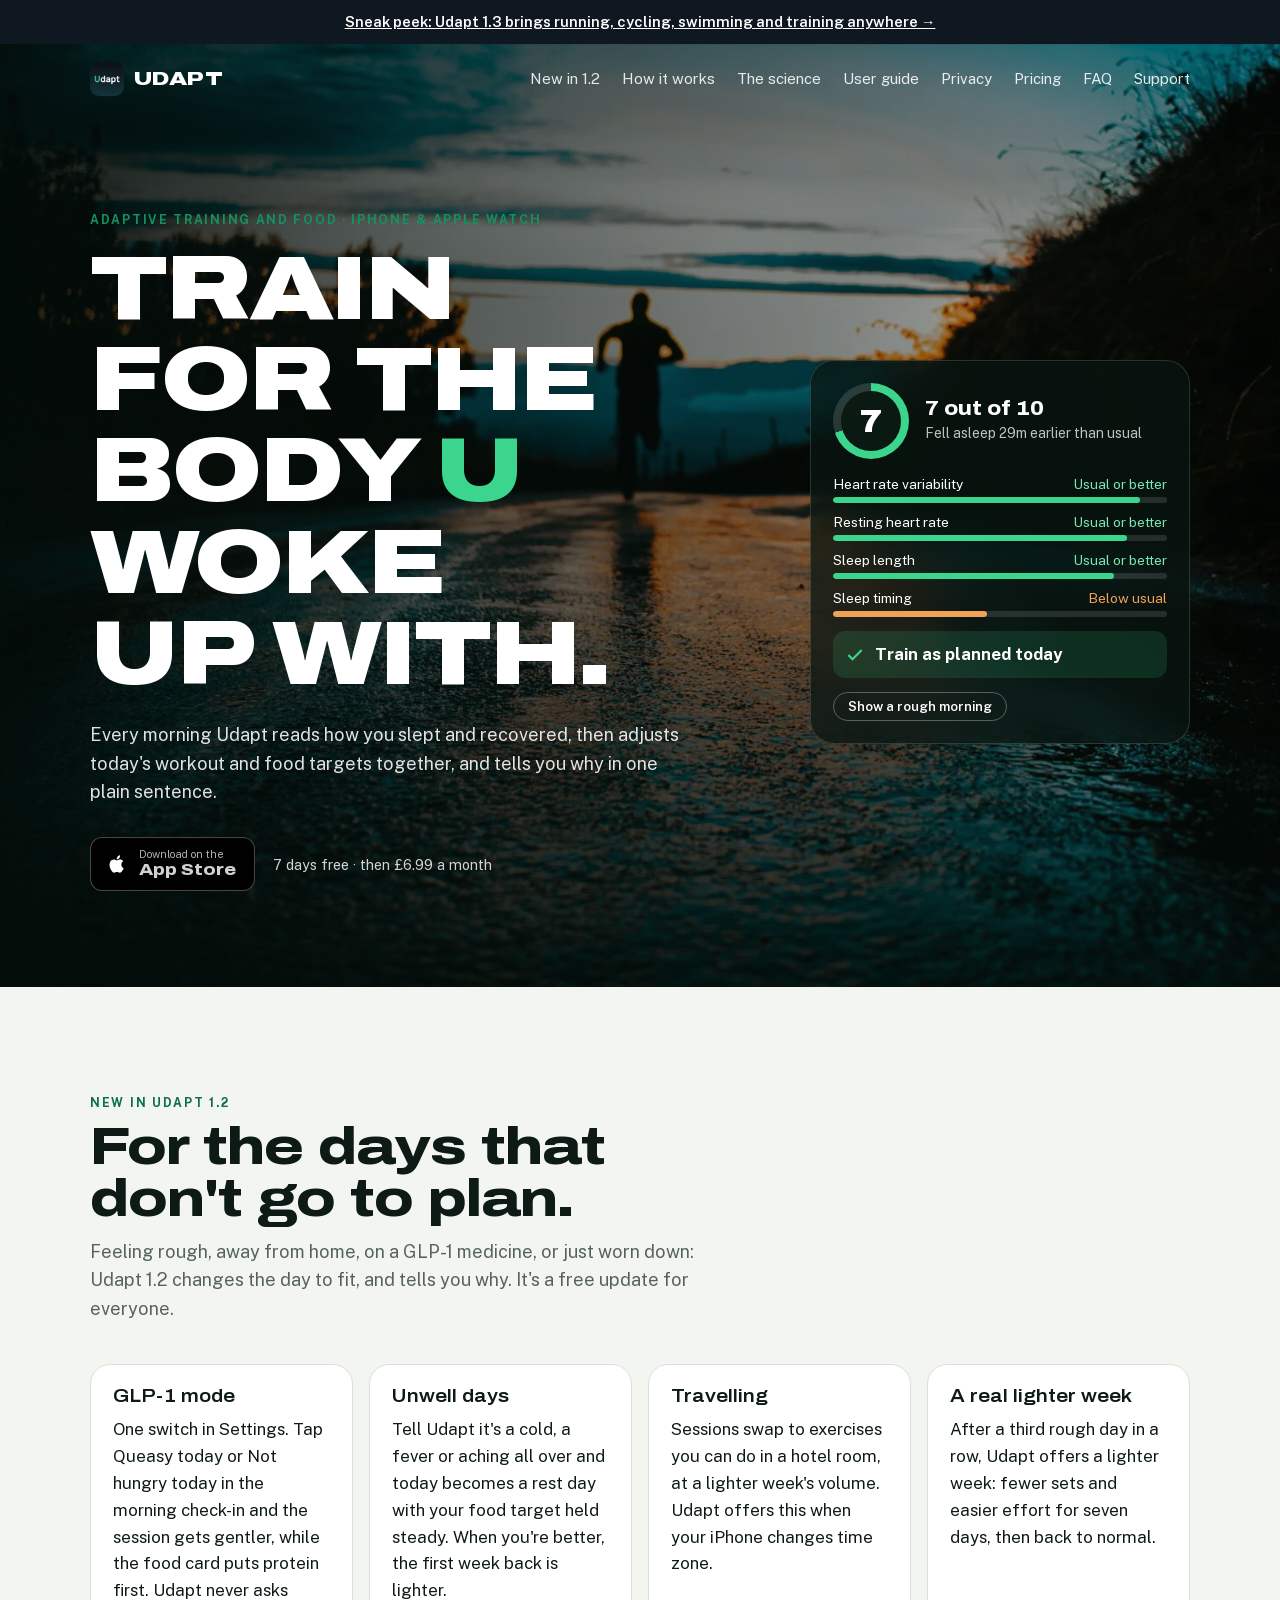
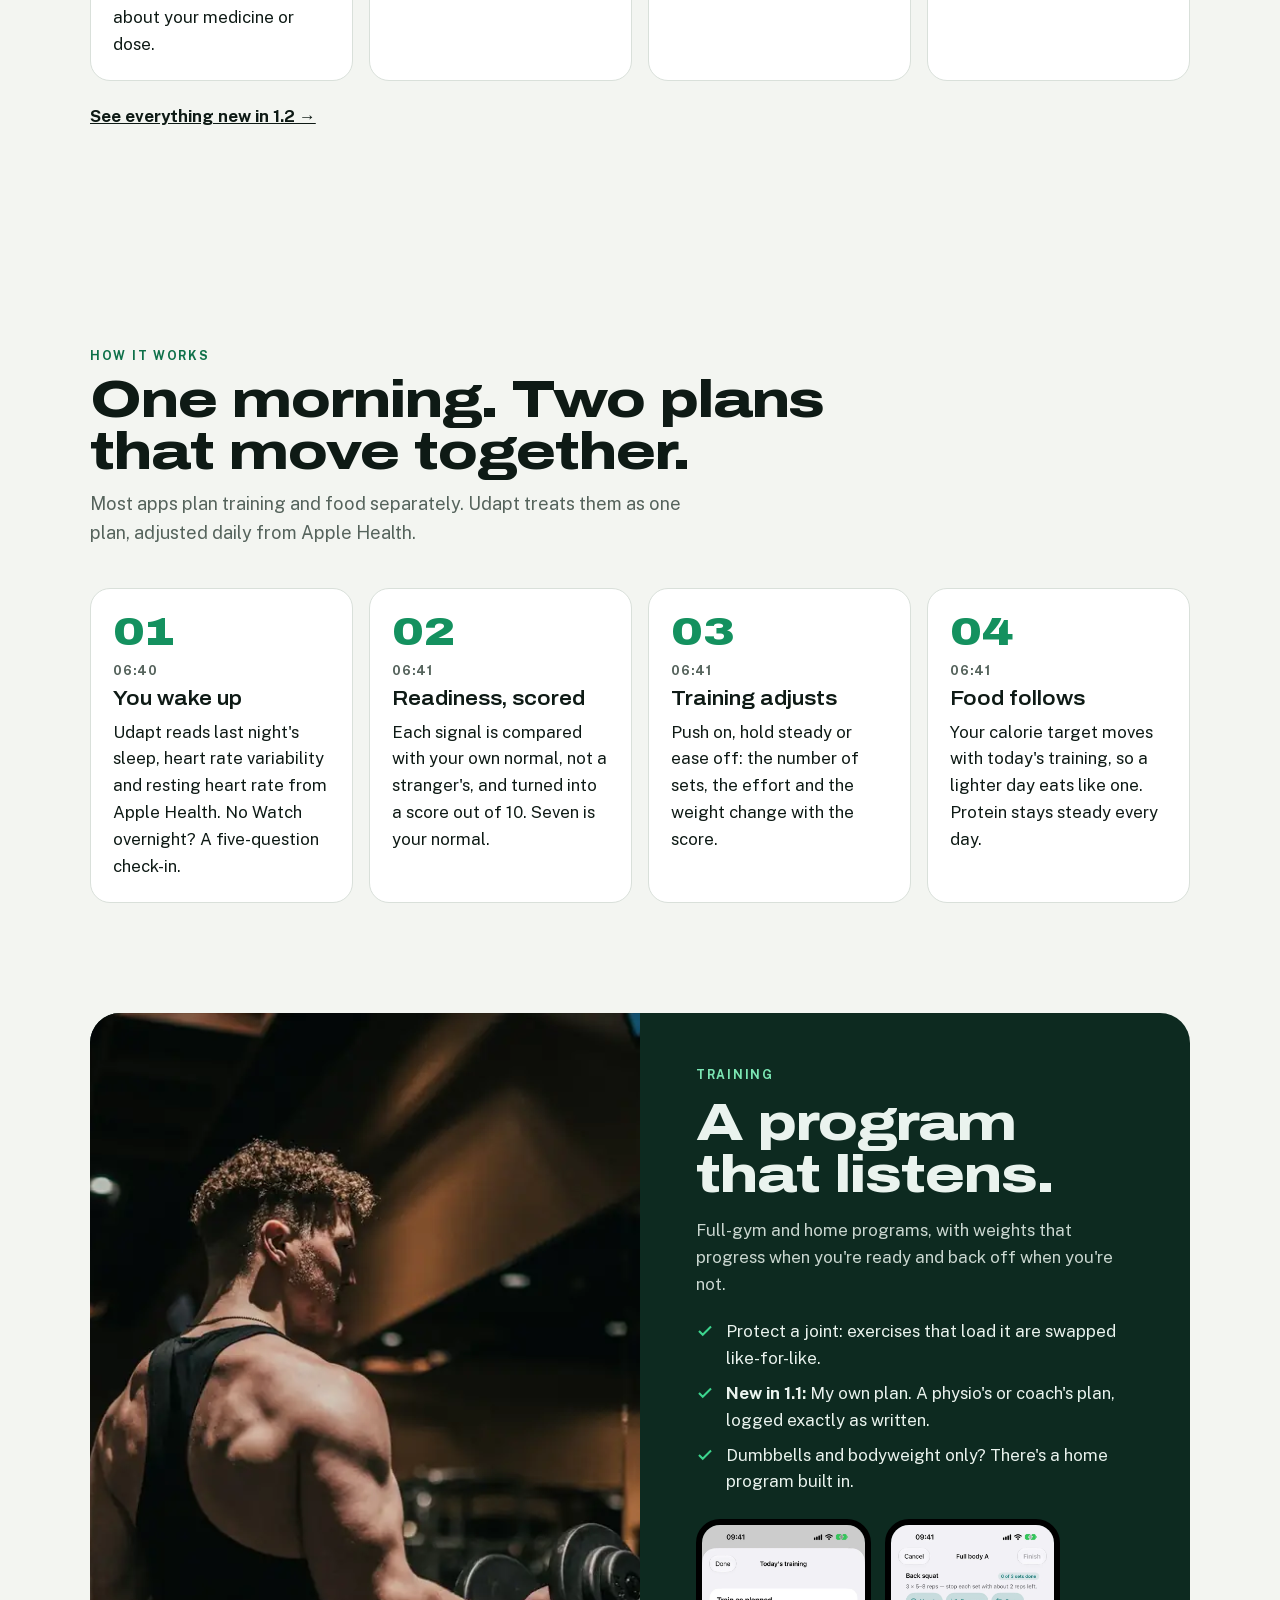
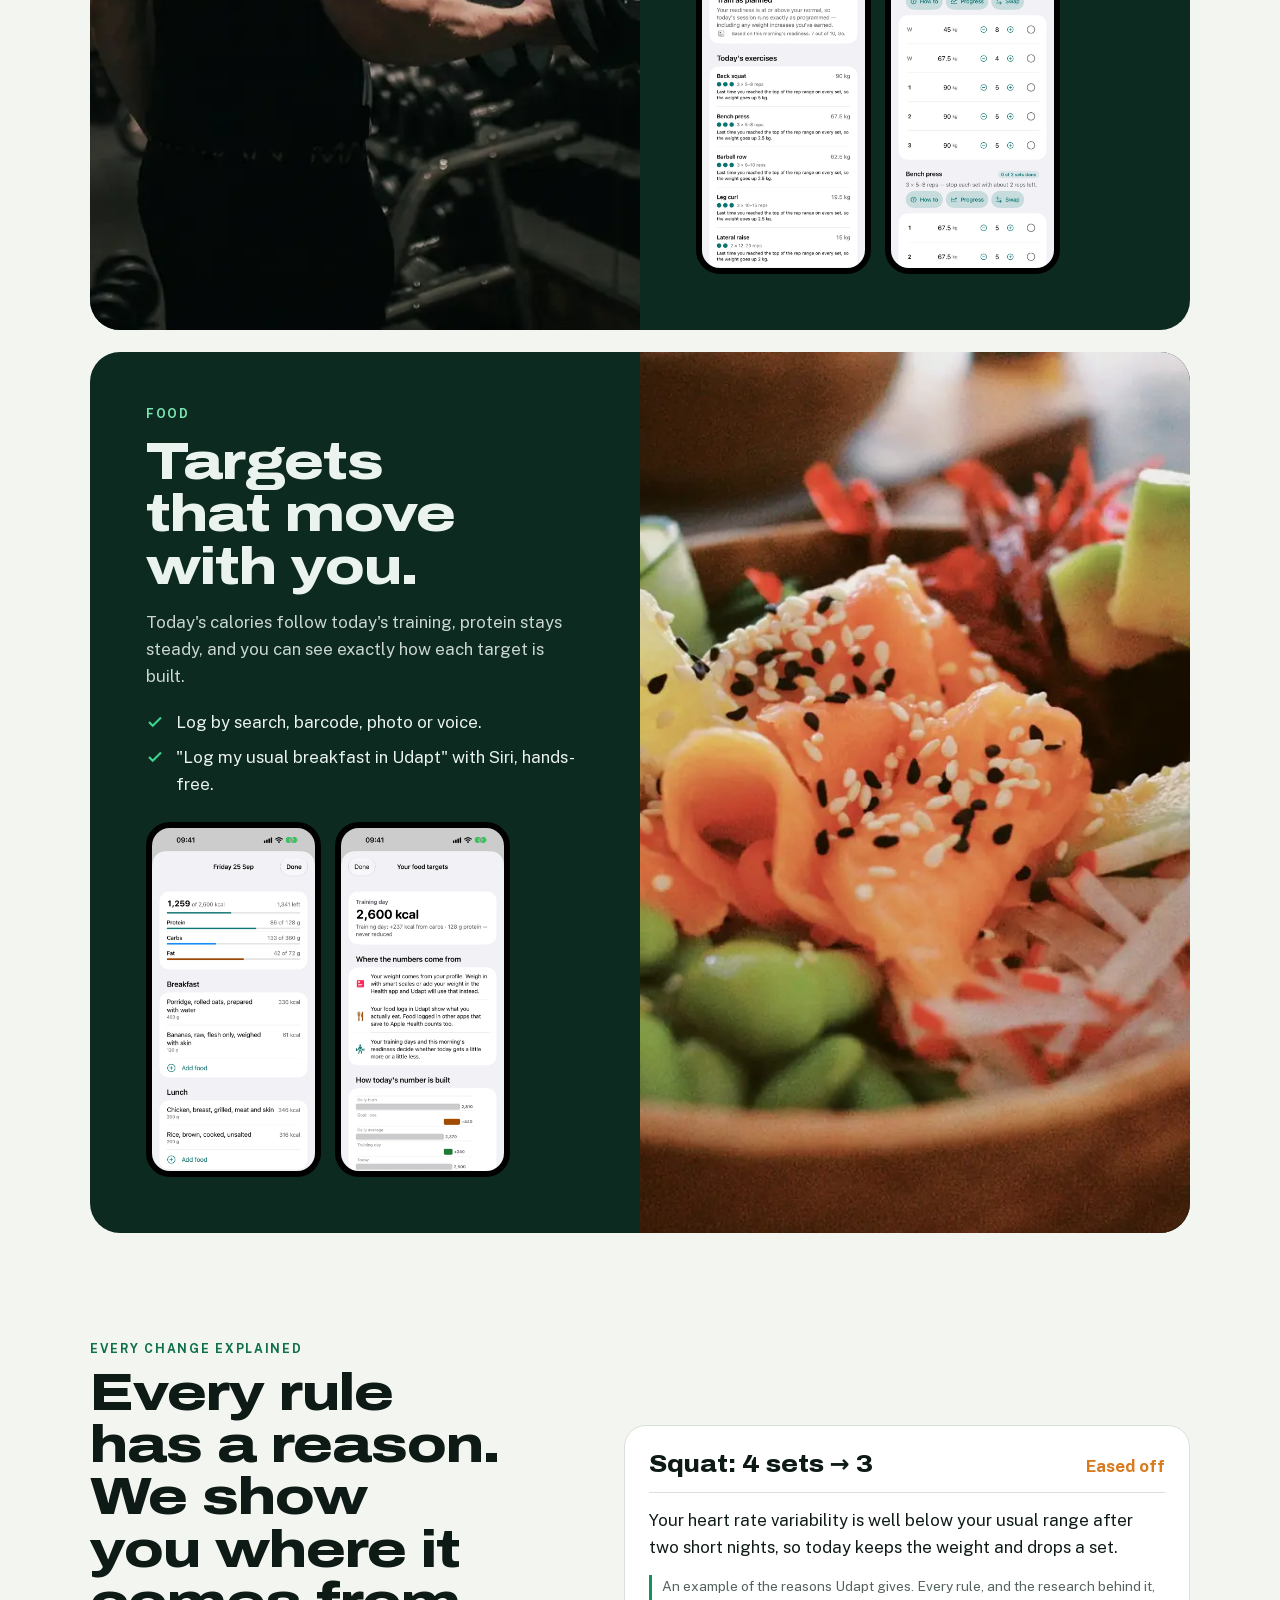
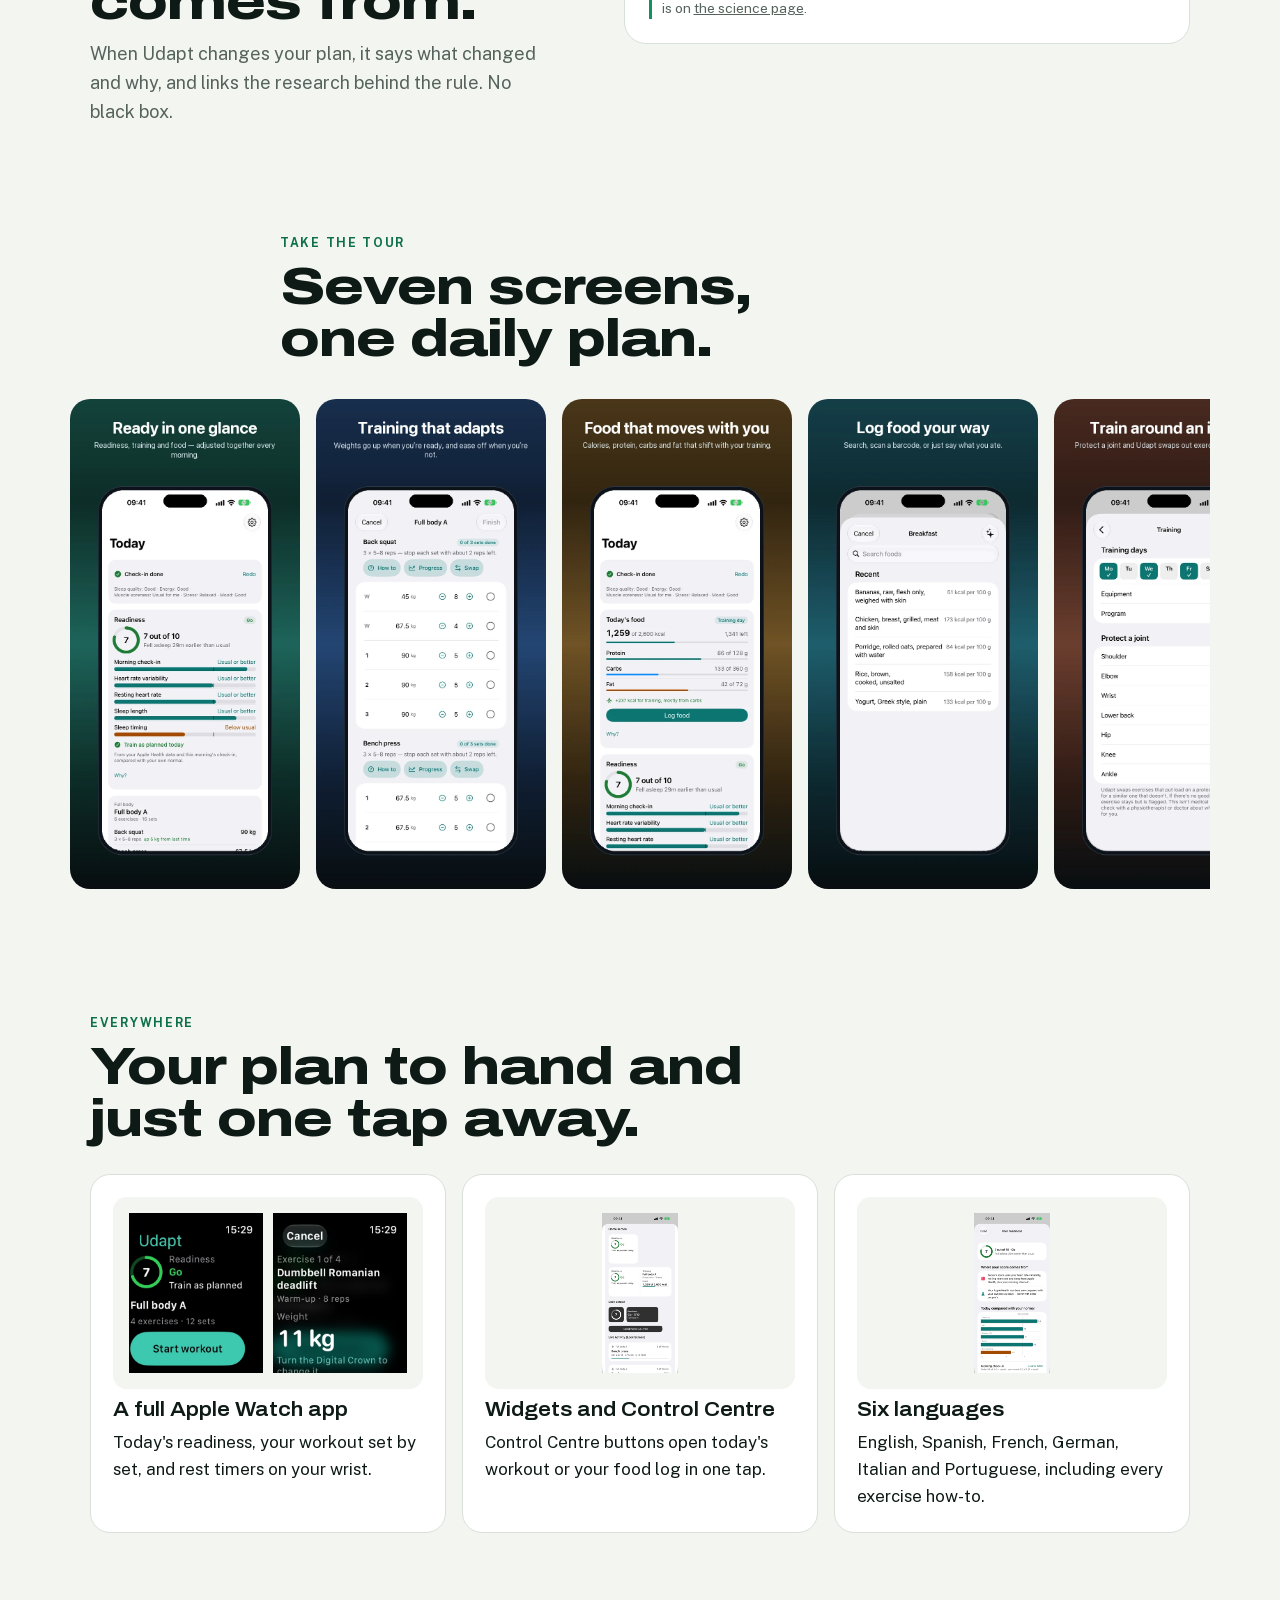
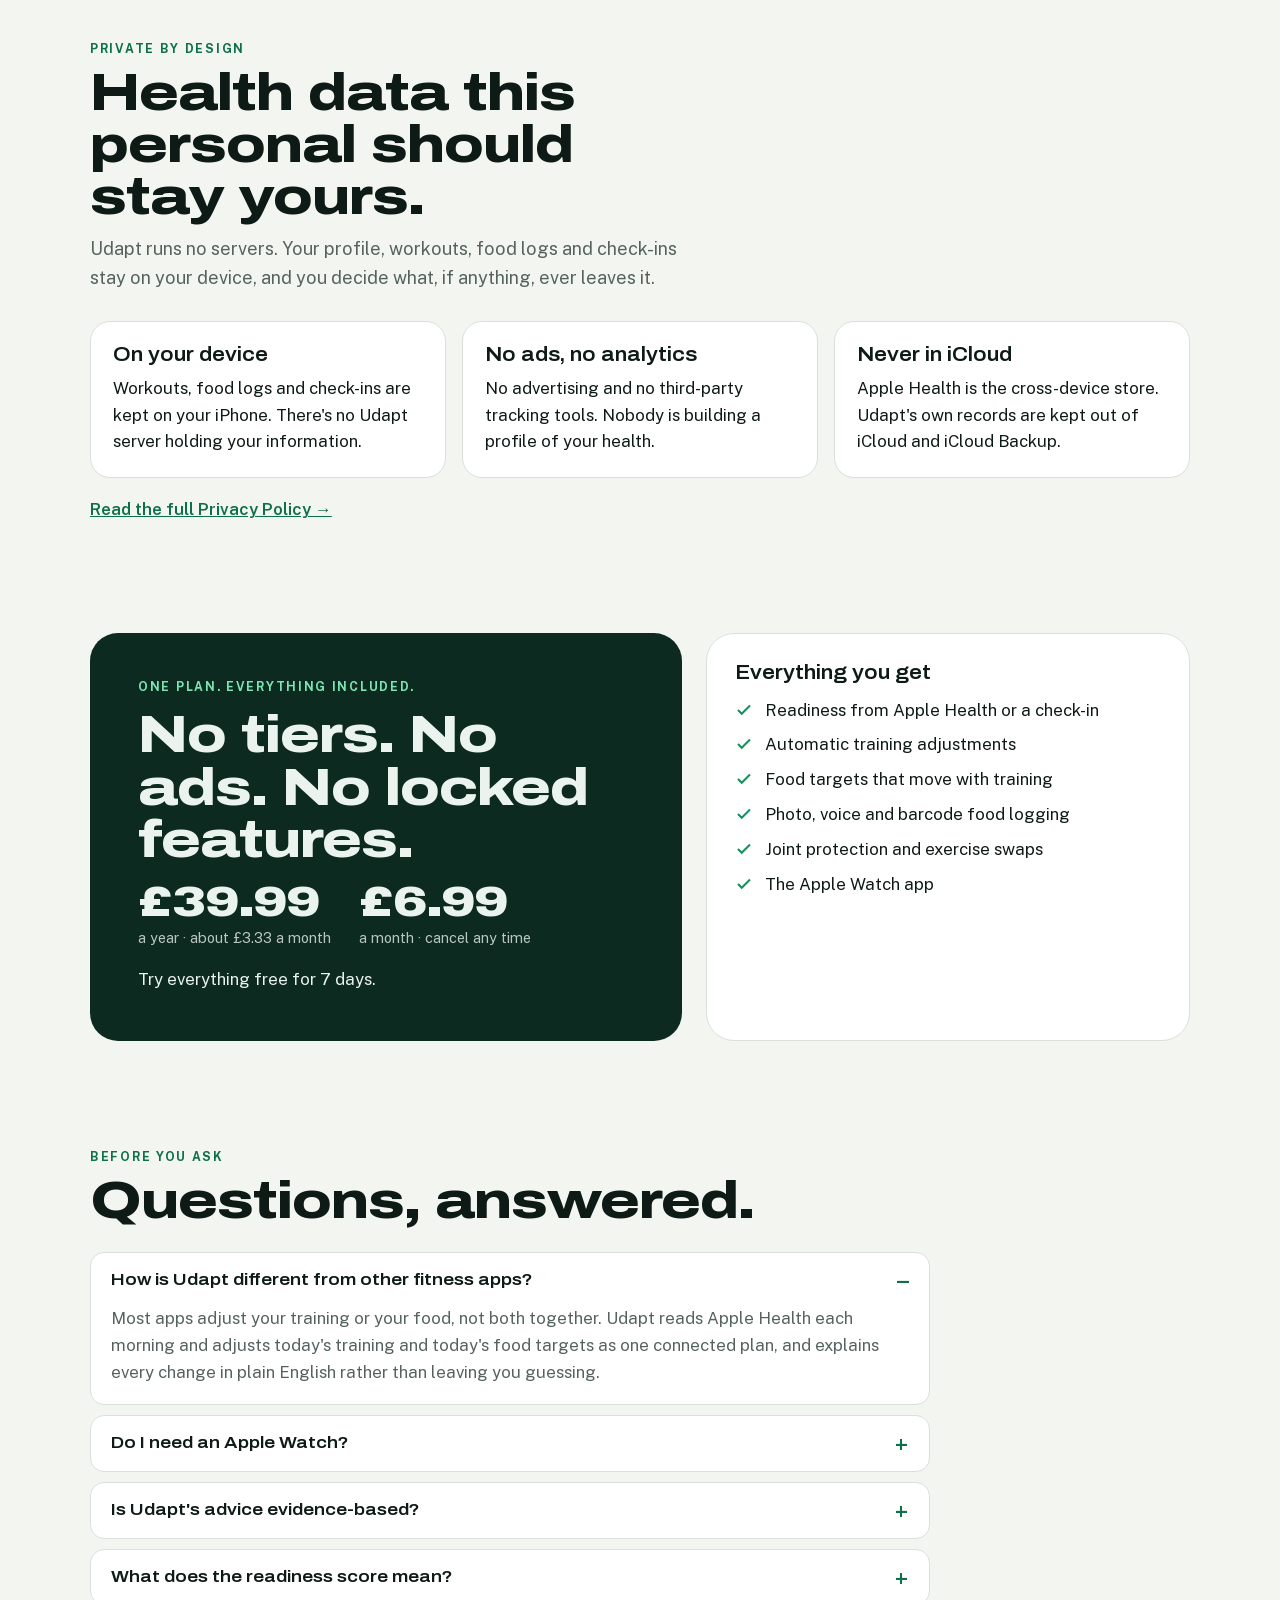
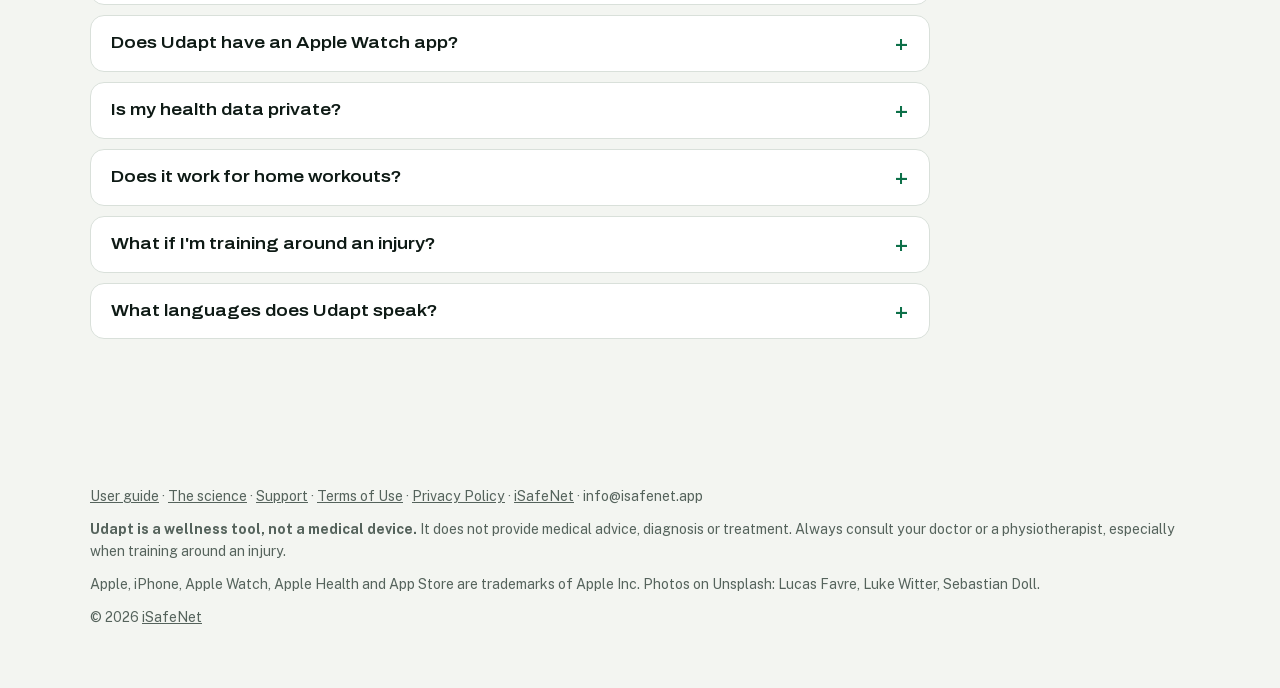
==== index.html @ 0abdd72b "Udapt 1.3 sneak peek page (running, cycling, swimming, train anywhere, the new Apple Watch app, prog" ====
<!doctype html>
<html lang="en-GB">
<head>
<meta charset="utf-8">
<meta name="viewport" content="width=device-width,initial-scale=1,viewport-fit=cover">
<title>Udapt: Adaptive Training &amp; Food Plan for iPhone</title>
<meta name="description" content="Udapt reads Apple Health each morning and adjusts today's training and food targets together, with a plain-English reason for every change. Private, on-device.">
<meta name="theme-color" content="#159b9a">
<link rel="canonical" href="https://udapt.isafenet.app/">
<link rel="icon" type="image/png" href="images/favicon.png">
<link rel="apple-touch-icon" href="images/apple-touch-icon.png">
<meta name="robots" content="index,follow,max-image-preview:large">
<meta property="og:type" content="website">
<meta property="og:locale" content="en_GB">
<meta property="og:site_name" content="Udapt">
<meta property="og:title" content="Udapt: Adaptive Training &amp; Food Plan for iPhone">
<meta property="og:description" content="One adaptive Daily Plan that reads Apple Health each morning and adjusts today's training and food targets together, with a plain-English reason for every change.">
<meta property="og:url" content="https://udapt.isafenet.app/">
<meta property="og:image" content="https://udapt.isafenet.app/images/og.jpg">
<meta property="og:image:width" content="1200">
<meta property="og:image:height" content="630">
<meta name="twitter:card" content="summary_large_image">
<meta name="twitter:title" content="Udapt: Adaptive Training &amp; Food Plan for iPhone">
<meta name="twitter:description" content="One adaptive Daily Plan that reads Apple Health each morning and adjusts today's training and food targets together, with a plain-English reason for every change.">
<meta name="twitter:image" content="https://udapt.isafenet.app/images/og.jpg">
<script type="application/ld+json">{"@context": "https://schema.org", "@type": "SoftwareApplication", "name": "Udapt", "description": "One adaptive Daily Plan that reads Apple Health each morning and adjusts today's training and food targets together, explaining every change in plain English.", "applicationCategory": "HealthApplication", "operatingSystem": "iOS, watchOS", "url": "https://udapt.isafenet.app/", "downloadUrl": "https://apps.apple.com/app/udapt-workout-food-planner/id6815828206", "image": "https://udapt.isafenet.app/images/app-icon.png", "publisher": {"@type": "Organization", "@id": "https://isafenet.app/#organization", "name": "iSafeNet", "url": "https://isafenet.app/"}, "offers": [{"@type": "Offer", "name": "Monthly", "price": "6.99", "priceCurrency": "GBP"}, {"@type": "Offer", "name": "Annual", "price": "39.99", "priceCurrency": "GBP"}], "softwareVersion": "1.2", "featureList": ["Daily readiness score from Apple Health or a morning check-in", "Training that eases off or progresses with readiness", "Food targets that move with training days", "GLP-1 mode", "Unwell days with a gentle return", "Hotel-room sessions when travelling", "A real lighter week", "Joint protection with exercise swaps", "My own plan from a physio or rehab team", "Apple Watch app and widgets"]}</script>
<script type="application/ld+json">{"@context": "https://schema.org", "@type": "WebSite", "name": "Udapt", "url": "https://udapt.isafenet.app/", "inLanguage": "en-GB"}</script>
<script type="application/ld+json">{"@context": "https://schema.org", "@type": "FAQPage", "mainEntity": [{"@type": "Question", "name": "How is Udapt different from other fitness apps?", "acceptedAnswer": {"@type": "Answer", "text": "Most apps adjust your training or your food, not both together. Udapt reads Apple Health each morning and adjusts today's training and today's food targets as one connected plan, and explains every change in plain English rather than leaving you guessing."}}, {"@type": "Question", "name": "Do I need an Apple Watch?", "acceptedAnswer": {"@type": "Answer", "text": "No. Udapt works from a 5-question morning check-in if you don't wear a Watch overnight, and still adapts your plan from that alone. If you do have Apple Health data, it uses that too."}}, {"@type": "Question", "name": "Is Udapt's advice evidence-based?", "acceptedAnswer": {"@type": "Answer", "text": "Yes. Every rule is checked against published studies, and each one is labelled by how strong the evidence is, from strong evidence to our own design choice. The Why? buttons in the app and the Science page on this website show the sources."}}, {"@type": "Question", "name": "What does the readiness score mean?", "acceptedAnswer": {"@type": "Answer", "text": "A score out of 10 showing how recovered you look compared with your own normal, built from your Apple Health data (heart rate variability, resting heart rate and sleep) and your morning check-in. 7 means you are at your normal."}}, {"@type": "Question", "name": "Does Udapt have an Apple Watch app?", "acceptedAnswer": {"@type": "Answer", "text": "Yes, it is included with your subscription. Log sets with the Digital Crown, get a rest timer with a haptic when it is done, and see your readiness score on your watch face. You do not need to use it: your Watch already feeds Udapt through Apple Health either way."}}, {"@type": "Question", "name": "Is my health data private?", "acceptedAnswer": {"@type": "Answer", "text": "Udapt is built on-device. Your health data, profile, workouts and food logs stay on your iPhone (and your own Apple Watch, if you use the Watch app), with one disclosed exception: scanning a barcode sends only the barcode number to Open Food Facts, a nonprofit food database."}}, {"@type": "Question", "name": "Does it work for home workouts?", "acceptedAnswer": {"@type": "Answer", "text": "Yes — a dumbbells-and-bodyweight-only program variant is built in alongside the full-gym programs, and you can switch any time."}}, {"@type": "Question", "name": "What if I'm training around an injury?", "acceptedAnswer": {"@type": "Answer", "text": "Flag a joint you're being careful with in Settings, and Udapt swaps out exercises that load it for a like-for-like alternative where one exists. It's not medical advice — always check with a physiotherapist or doctor about what's safe for you. If a physio, doctor or rehab team has given you an exercise plan, add it in My own plan: Udapt logs it exactly as it's written and never changes it."}}, {"@type": "Question", "name": "What languages does Udapt speak?", "acceptedAnswer": {"@type": "Answer", "text": "English, Spanish, French, German, Italian and Portuguese (Portugal and Brazil), including every exercise how-to. It follows your iPhone's language. Food search still uses English food names for now."}}]}</script>
<meta name="apple-itunes-app" content="app-id=6815828206">
<link rel="preload" href="fonts/archivo-normal-latin.woff2" as="font" type="font/woff2" crossorigin>
<style>
/* latin-ext */
@font-face {
  font-family: 'Archivo';
  font-style: normal;
  font-weight: 600 900;
  font-stretch: 112% 125%;
  font-display: swap;
  src: url(fonts/archivo-normal-latin-ext.woff2) format('woff2');
  unicode-range: U+0100-02BA, U+02BD-02C5, U+02C7-02CC, U+02CE-02D7, U+02DD-02FF, U+0304, U+0308, U+0329, U+1D00-1DBF, U+1E00-1E9F, U+1EF2-1EFF, U+2020, U+20A0-20AB, U+20AD-20C0, U+2113, U+2C60-2C7F, U+A720-A7FF;
}
/* latin */
@font-face {
  font-family: 'Archivo';
  font-style: normal;
  font-weight: 600 900;
  font-stretch: 112% 125%;
  font-display: swap;
  src: url(fonts/archivo-normal-latin.woff2) format('woff2');
  unicode-range: U+0000-00FF, U+0131, U+0152-0153, U+02BB-02BC, U+02C6, U+02DA, U+02DC, U+0304, U+0308, U+0329, U+2000-206F, U+20AC, U+2122, U+2191, U+2193, U+2212, U+2215, U+FEFF, U+FFFD;
}
/* latin-ext */
@font-face {
  font-family: 'Public Sans';
  font-style: normal;
  font-weight: 400 700;
  font-display: swap;
  src: url(fonts/public-sans-normal-latin-ext.woff2) format('woff2');
  unicode-range: U+0100-02BA, U+02BD-02C5, U+02C7-02CC, U+02CE-02D7, U+02DD-02FF, U+0304, U+0308, U+0329, U+1D00-1DBF, U+1E00-1E9F, U+1EF2-1EFF, U+2020, U+20A0-20AB, U+20AD-20C0, U+2113, U+2C60-2C7F, U+A720-A7FF;
}
/* latin */
@font-face {
  font-family: 'Public Sans';
  font-style: normal;
  font-weight: 400 700;
  font-display: swap;
  src: url(fonts/public-sans-normal-latin.woff2) format('woff2');
  unicode-range: U+0000-00FF, U+0131, U+0152-0153, U+02BB-02BC, U+02C6, U+02DA, U+02DC, U+0304, U+0308, U+0329, U+2000-206F, U+20AC, U+2122, U+2191, U+2193, U+2212, U+2215, U+FEFF, U+FFFD;
}

/* Layout: a dawn-road opener with a live readiness card; a four-step morning sequence; wide type, numbers as the hero. */
:root{
  --ground:#F3F5F1; --card:#FFFFFF; --ink:#0E1A15; --ink-soft:#55635C; --line:#D9E0DA;
  --go:#14915F; --go-ink:#0D7049; --caution:#D97A1E; --forest:#0D2A20; --on-forest:#EAF3EE;
  --display:"Archivo", "Arial Black", "Helvetica Neue", system-ui, sans-serif;
  --body:"Public Sans", "Helvetica Neue", Arial, system-ui, sans-serif;
  --wrap:1140px;
}
@media (prefers-color-scheme: dark){:root:not([data-theme="light"]){
  --ground:#09110E; --card:#111D18; --ink:#E8F0EB; --ink-soft:#9EAEA6; --line:#20302A;
  --go:#3CD58E; --go-ink:#7BE6B3; --caution:#F0A257; --forest:#0F2C22; --on-forest:#EAF3EE; color-scheme:dark}}
:root[data-theme="dark"]{
  --ground:#09110E; --card:#111D18; --ink:#E8F0EB; --ink-soft:#9EAEA6; --line:#20302A;
  --go:#3CD58E; --go-ink:#7BE6B3; --caution:#F0A257; --forest:#0F2C22; --on-forest:#EAF3EE; color-scheme:dark}
*{box-sizing:border-box}
html,body{margin:0}
html{scroll-behavior:smooth}
body{background:var(--ground);color:var(--ink);font:400 1.05rem/1.6 var(--body);-webkit-font-smoothing:antialiased}
img{display:block;max-width:100%;height:auto}
p{margin:0}
:focus-visible{outline:3px solid var(--go);outline-offset:3px;border-radius:6px}
.vh{position:absolute;width:1px;height:1px;overflow:hidden;clip:rect(0 0 0 0);white-space:nowrap}
.hero h1 .u{color:#3CD58E}
h1,h2,h3{margin:0;font-family:var(--display);text-wrap:balance;line-height:1.02}
h1{font-variation-settings:"wdth" 125;font-weight:900;font-size:clamp(2.7rem,7.2vw,5.6rem);letter-spacing:-.025em;text-transform:uppercase}
h2{font-variation-settings:"wdth" 125;font-weight:800;font-size:clamp(1.9rem,4.4vw,3.2rem);letter-spacing:-.02em}
h3{font-variation-settings:"wdth" 112;font-weight:600;font-size:1.25rem}
.wrap{max-width:var(--wrap);margin-inline:auto;padding-inline:20px}
.label{font:700 .76rem/1 var(--body);letter-spacing:.14em;text-transform:uppercase;color:var(--go-ink)}
.lede{color:var(--ink-soft);font-size:1.13rem;max-width:56ch}
section{padding-block:clamp(56px,9vw,110px)}
.num{font-variant-numeric:tabular-nums}

.top{position:absolute;inset-inline:0;top:0;z-index:4;padding-top:env(safe-area-inset-top,0px)}
.top .wrap{display:flex;align-items:center;gap:18px;padding-block:18px}
.brand{display:flex;gap:10px;align-items:center;color:#fff;text-decoration:none;font:900 1.2rem var(--display);font-variation-settings:"wdth" 125;letter-spacing:.02em;text-transform:uppercase}
.brand img{width:34px;height:34px;border-radius:9px}
.top nav{margin-left:auto;display:flex;gap:22px}
.top nav a{color:rgba(255,255,255,.88);text-decoration:none;font-size:.94rem}
@media (max-width:760px){.top nav{display:none}}

.store{display:inline-flex;align-items:center;gap:10px;background:#000;color:#fff;text-decoration:none;border-radius:12px;padding:11px 18px 11px 14px;border:1px solid rgba(255,255,255,.28)}
.store svg{width:24px;height:24px;fill:#fff}
.store small{display:block;font-size:.66rem;line-height:1;opacity:.85}
.store b{display:block;font:800 1.08rem/1.1 var(--display);font-variation-settings:"wdth" 112}

.masthead{position:relative}
.new12 .step::before{content:none}
.new12 .step h3{font-size:1.15rem}
.new12 .more{margin-top:22px;font-weight:700}
.new12 .more a{color:inherit}
.hero{position:relative;color:#fff;overflow:hidden;background:#05100c}
.hero::before{content:"";position:absolute;inset:0;background:url(images/photo-dawn-run.webp) center 60%/cover;opacity:.9}
.hero::after{content:"";position:absolute;inset:0;background:linear-gradient(90deg,rgba(3,12,9,.85) 0%,rgba(3,12,9,.45) 55%,rgba(3,12,9,.15) 100%),linear-gradient(0deg,rgba(3,12,9,.7),transparent 40%)}
.hero .wrap{position:relative;z-index:1;display:grid;grid-template-columns:1.15fr .85fr;gap:36px;align-items:center;padding-block:clamp(120px,15vw,170px) clamp(56px,8vw,96px)}
.hero .lede{color:rgba(255,255,255,.88);margin-top:20px}
.hero .label{color:var(--go)}
.hero-copy{display:grid;gap:0;min-width:0}
.hero-copy .label{margin-bottom:18px}
.cta{display:flex;flex-wrap:wrap;gap:14px 18px;align-items:center;margin-top:30px}
.cta span{font-size:.9rem;color:rgba(255,255,255,.82)}
@media (max-width:880px){.hero .wrap{grid-template-columns:1fr}}

/* live readiness card */
.ready{background:rgba(9,22,17,.72);backdrop-filter:blur(14px);-webkit-backdrop-filter:blur(14px);border:1px solid rgba(255,255,255,.14);border-radius:24px;padding:22px;display:grid;gap:14px;width:min(380px,100%);justify-self:end}
.ready .head{display:flex;align-items:center;gap:16px}
.gauge{width:76px;height:76px;flex:none;border-radius:50%;background:conic-gradient(#3CD58E calc(var(--v)*1%),rgba(255,255,255,.14) 0);display:grid;place-items:center}
.gauge span{width:60px;height:60px;border-radius:50%;background:#0b1913;display:grid;place-items:center;font:900 1.9rem var(--display)}
.ready .head b{display:block;font:800 1.25rem var(--display);font-variation-settings:"wdth" 112}
.ready .head small{color:rgba(255,255,255,.75);font-size:.88rem}
.sig{display:grid;gap:8px}
.sig div{display:grid;grid-template-columns:1fr auto;gap:2px 10px;font-size:.86rem}
.sig i{grid-column:1/-1;height:6px;border-radius:9px;background:rgba(255,255,255,.12);overflow:hidden;display:block}
.sig i::before{content:"";display:block;height:100%;width:var(--w);background:#3CD58E;border-radius:9px;transition:width 1.2s ease}
.sig .low i::before{background:#F0A257}
.sig em{font-style:normal;color:#7BE6B3}
.sig .low em{color:#F0A257}
.verdict{display:flex;gap:10px;align-items:center;background:rgba(60,213,142,.14);border-radius:12px;padding:10px 12px;font-weight:700}
.verdict svg{width:20px;height:20px;stroke:#3CD58E;fill:none;stroke-width:2.6}
.ready button{justify-self:start;background:none;border:1px solid rgba(255,255,255,.3);color:#fff;border-radius:999px;padding:6px 14px;font:600 .82rem var(--body);cursor:pointer}

/* morning sequence */
.steps{display:grid;grid-template-columns:repeat(4,1fr);gap:16px;margin-top:40px;counter-reset:s}
.step{background:var(--card);border:1px solid var(--line);border-radius:20px;padding:22px;display:grid;gap:10px;align-content:start;counter-increment:s}
.step::before{content:counter(s,decimal-leading-zero);font:900 2.4rem var(--display);font-variation-settings:"wdth" 125;color:var(--go)}
.step .time{font:700 .82rem var(--body);color:var(--ink-soft);letter-spacing:.06em}
@media (max-width:900px){.steps{grid-template-columns:1fr 1fr}}
@media (max-width:520px){.steps{grid-template-columns:1fr}}

/* split panels */
.split{display:grid;grid-template-columns:1fr 1fr;border-radius:30px;overflow:hidden;background:var(--forest);color:var(--on-forest)}
.split .photo{min-height:360px;background-size:cover;background-position:center}
.split .copy{padding:clamp(28px,5vw,56px);display:grid;gap:16px;align-content:center;min-width:0}
.split .copy .label{color:#7BE6B3}
.split .copy p{color:rgba(234,243,238,.86)}
.split .shots{display:flex;gap:14px;margin-top:8px}
.split .shots img{width:min(180px,40%);border-radius:24px;border:6px solid #000}
.split.flip .photo{order:2}
@media (max-width:860px){.split{grid-template-columns:1fr}.split.flip .photo{order:0}}
.split + .split{margin-top:22px}

.ticks{list-style:none;padding:0;margin:4px 0 0;display:grid;gap:8px}
.ticks li{display:grid;grid-template-columns:20px 1fr;gap:10px}
.ticks svg{width:18px;height:18px;stroke:#3CD58E;fill:none;stroke-width:2.8;margin-top:4px}

/* explained */
.explain{display:grid;grid-template-columns:.9fr 1.1fr;gap:clamp(28px,6vw,70px);align-items:center}
.reason{background:var(--card);border:1px solid var(--line);border-radius:22px;padding:24px;display:grid;gap:14px}
.reason .change{display:flex;justify-content:space-between;gap:12px;align-items:baseline;border-bottom:1px solid var(--line);padding-bottom:12px}
.reason .change b{font:800 1.5rem var(--display);font-variation-settings:"wdth" 112}
.reason .delta{color:var(--caution);font-weight:700}
.reason cite{font-style:normal;font-size:.86rem;color:var(--ink-soft);border-left:3px solid var(--go);padding-left:10px}
@media (max-width:860px){.explain{grid-template-columns:1fr}}

/* gallery */
.strip{display:grid;grid-auto-flow:column;grid-auto-columns:min(230px,60vw);gap:16px;overflow-x:auto;scroll-snap-type:x mandatory;padding:6px 20px 18px;max-width:var(--wrap);margin-inline:auto}
.strip img{border-radius:20px;scroll-snap-align:start}

/* watch + extras */
.extras{display:grid;grid-template-columns:repeat(3,1fr);gap:16px}
.extra{background:var(--card);border:1px solid var(--line);border-radius:20px;padding:22px;display:grid;gap:10px;align-content:start}
.extra .pics{display:flex;gap:10px;justify-content:center;background:var(--ground);border-radius:14px;padding:16px;min-height:190px;align-items:center}
.extra .pics img{max-height:160px;width:auto}
@media (max-width:860px){.extras{grid-template-columns:1fr}}

/* price */
.price{display:grid;grid-template-columns:1.1fr .9fr;gap:24px;align-items:stretch}
.price .one{background:var(--forest);color:var(--on-forest);border-radius:28px;padding:clamp(26px,5vw,48px);display:grid;gap:16px}
.price .one .label{color:#7BE6B3}
.amount{display:flex;gap:28px;flex-wrap:wrap}
.amount div b{display:block;font:900 2.6rem/1 var(--display);font-variation-settings:"wdth" 125}
.amount div span{font-size:.9rem;color:rgba(234,243,238,.78)}
.price .incl{background:var(--card);border:1px solid var(--line);border-radius:28px;padding:28px}
@media (max-width:860px){.price{grid-template-columns:1fr}}

.faq{display:grid;gap:10px;max-width:840px}
.faq details{background:var(--card);border:1px solid var(--line);border-radius:14px;padding:2px 20px}
.faq summary{cursor:pointer;list-style:none;display:flex;justify-content:space-between;gap:14px;padding-block:15px;font:600 1.05rem var(--display);font-variation-settings:"wdth" 112}
.faq summary::after{content:"+";color:var(--go-ink);font-size:1.3rem;line-height:1}
.faq details[open] summary::after{content:"–"}
.faq p{color:var(--ink-soft);padding-bottom:16px}
.head{display:grid;gap:12px;max-width:760px}

footer{padding-block:36px 60px;color:var(--ink-soft);font-size:.88rem}
footer a{color:inherit}
footer .wrap{display:grid;gap:10px}
@media (prefers-reduced-motion:reduce){.sig i::before{transition:none}}
</style>
</head>
<body>

<p style="margin:0;padding:10px 16px;text-align:center;background:#0f1720;color:#fff;font-weight:600;font-size:.92rem"><a href="udapt-1-3.html" style="color:#fff">Sneak peek: Udapt 1.3 brings running, cycling, swimming and training anywhere &rarr;</a></p>
<div class="masthead">
<div class="top">
  <div class="wrap">
    <a class="brand" href="#top"><img src="images/icon-192.png" alt="">Udapt</a>
    <nav aria-label="Main"><a href="#new">New in 1.2</a><a href="#how">How it works</a><a href="science.html">The science</a><a href="guide.html">User guide</a><a href="#privacy">Privacy</a><a href="#pricing">Pricing</a><a href="#faq">FAQ</a><a href="support.html">Support</a></nav>
  </div>
</div>

<header class="hero" id="top">
  <div class="wrap">
    <div class="hero-copy">
      <p class="label">Adaptive training and food · iPhone &amp; Apple Watch</p>
      <h1>Train for the body <span class="u" aria-hidden="true">U</span><span class="vh">you</span> woke up with.</h1>
      <p class="lede">Every morning Udapt reads how you slept and recovered, then adjusts today's workout and food targets together, and tells you why in one plain sentence.</p>
      <div class="cta">
        <a class="store" href="https://apps.apple.com/app/udapt-workout-food-planner/id6815828206"><svg viewBox="0 0 24 24" aria-hidden="true"><path d="M16.37 12.6c-.02-2.2 1.8-3.26 1.88-3.31-1.03-1.5-2.62-1.7-3.18-1.72-1.35-.14-2.64.8-3.33.8-.69 0-1.74-.78-2.87-.76-1.47.02-2.83.86-3.59 2.18-1.53 2.66-.39 6.6 1.1 8.75.73 1.05 1.6 2.24 2.73 2.2 1.1-.05 1.51-.71 2.84-.71 1.32 0 1.7.71 2.86.69 1.18-.02 1.93-1.07 2.65-2.13.84-1.22 1.18-2.4 1.2-2.46-.03-.01-2.28-.88-2.3-3.48zM14.2 6.13c.6-.73 1.01-1.75.9-2.76-.87.04-1.92.58-2.54 1.31-.56.65-1.05 1.68-.92 2.67.97.08 1.96-.49 2.56-1.22z"/></svg><span><small>Download on the</small><b>App Store</b></span></a>
        <span>7 days free · then £6.99 a month</span>
      </div>
    </div>
    <div class="ready" aria-live="polite" id="ready">
      <div class="head">
        <div class="gauge" id="gauge" style="--v:70"><span class="num" id="score">7</span></div>
        <div><b id="headline">7 out of 10</b><small id="sub">Fell asleep 29m earlier than usual</small></div>
      </div>
      <div class="sig" id="sig">
        <div><span>Heart rate variability</span><em>Usual or better</em><i style="--w:92%"></i></div>
        <div><span>Resting heart rate</span><em>Usual or better</em><i style="--w:88%"></i></div>
        <div><span>Sleep length</span><em>Usual or better</em><i style="--w:84%"></i></div>
        <div class="low"><span>Sleep timing</span><em>Below usual</em><i style="--w:46%"></i></div>
      </div>
      <p class="verdict"><svg viewBox="0 0 24 24"><path d="M20 6 9 17l-5-5"/></svg><span id="verdict">Train as planned today</span></p>
      <button type="button" id="swap">Show a rough morning</button>
    </div>
  </div>
</header>
</div>

<section id="new" class="new12">
  <div class="wrap">
    <div class="head">
      <p class="label">New in Udapt 1.2</p>
      <h2>For the days that don't go to plan.</h2>
      <p class="lede">Feeling rough, away from home, on a GLP-1 medicine, or just worn down: Udapt 1.2 changes the day to fit, and tells you why. It's a free update for everyone.</p>
    </div>
    <div class="steps">
      <div class="step"><h3>GLP-1 mode</h3><p>One switch in Settings. Tap Queasy today or Not hungry today in the morning check-in and the session gets gentler, while the food card puts protein first. Udapt never asks about your medicine or dose.</p></div>
      <div class="step"><h3>Unwell days</h3><p>Tell Udapt it's a cold, a fever or aching all over and today becomes a rest day with your food target held steady. When you're better, the first week back is lighter.</p></div>
      <div class="step"><h3>Travelling</h3><p>Sessions swap to exercises you can do in a hotel room, at a lighter week's volume. Udapt offers this when your iPhone changes time zone.</p></div>
      <div class="step"><h3>A real lighter week</h3><p>After a third rough day in a row, Udapt offers a lighter week: fewer sets and easier effort for seven days, then back to normal.</p></div>
    </div>
    <p class="more"><a href="udapt-1-2.html">See everything new in 1.2 &rarr;</a></p>
  </div>
</section>

<section id="how">
  <div class="wrap">
    <div class="head">
      <p class="label">How it works</p>
      <h2>One morning. Two plans that move together.</h2>
      <p class="lede">Most apps plan training and food separately. Udapt treats them as one plan, adjusted daily from Apple Health.</p>
    </div>
    <div class="steps">
      <div class="step"><span class="time">06:40</span><h3>You wake up</h3><p>Udapt reads last night's sleep, heart rate variability and resting heart rate from Apple Health. No Watch overnight? A five-question check-in.</p></div>
      <div class="step"><span class="time">06:41</span><h3>Readiness, scored</h3><p>Each signal is compared with your own normal, not a stranger's, and turned into a score out of 10. Seven is your normal.</p></div>
      <div class="step"><span class="time">06:41</span><h3>Training adjusts</h3><p>Push on, hold steady or ease off: the number of sets, the effort and the weight change with the score.</p></div>
      <div class="step"><span class="time">06:41</span><h3>Food follows</h3><p>Your calorie target moves with today's training, so a lighter day eats like one. Protein stays steady every day.</p></div>
    </div>
  </div>
</section>

<section id="training" style="padding-top:0">
  <div class="wrap">
    <article class="split">
      <div class="photo" style="background-image:url(images/photo-gym.webp)" role="img" aria-label="A man training with a dumbbell in a dark gym"></div>
      <div class="copy">
        <p class="label">Training</p>
        <h2>A program that listens.</h2>
        <p>Full-gym and home programs, with weights that progress when you're ready and back off when you're not.</p>
        <ul class="ticks">
          <li><svg viewBox="0 0 24 24"><path d="M20 6 9 17l-5-5"/></svg><span>Protect a joint: exercises that load it are swapped like-for-like.</span></li>
          <li><svg viewBox="0 0 24 24"><path d="M20 6 9 17l-5-5"/></svg><span><b>New in 1.1:</b> My own plan. A physio's or coach's plan, logged exactly as written.</span></li>
          <li><svg viewBox="0 0 24 24"><path d="M20 6 9 17l-5-5"/></svg><span>Dumbbells and bodyweight only? There's a home program built in.</span></li>
        </ul>
        <div class="shots"><img src="images/flat-training.webp" alt="Training plan screen" loading="lazy"><img src="images/flat-workout.webp" alt="Workout in progress" loading="lazy"></div>
      </div>
    </article>
    <article class="split flip" id="food">
      <div class="photo" style="background-image:url(images/photo-food.webp)" role="img" aria-label="A salmon poke bowl with edamame and avocado"></div>
      <div class="copy">
        <p class="label">Food</p>
        <h2>Targets that move with you.</h2>
        <p>Today's calories follow today's training, protein stays steady, and you can see exactly how each target is built.</p>
        <ul class="ticks">
          <li><svg viewBox="0 0 24 24"><path d="M20 6 9 17l-5-5"/></svg><span>Log by search, barcode, photo or voice.</span></li>
          <li><svg viewBox="0 0 24 24"><path d="M20 6 9 17l-5-5"/></svg><span>"Log my usual breakfast in Udapt" with Siri, hands-free.</span></li>
        </ul>
        <div class="shots"><img src="images/flat-food.webp" alt="Food log screen" loading="lazy"><img src="images/flat-fuel.webp" alt="Food target explained" loading="lazy"></div>
      </div>
    </article>
  </div>
</section>

<section style="padding-top:0">
  <div class="wrap explain">
    <div class="head">
      <p class="label">Every change explained</p>
      <h2>Every rule has a reason. We show you where it comes from.</h2>
      <p class="lede">When Udapt changes your plan, it says what changed and why, and links the research behind the rule. No black box.</p>
    </div>
    <div class="reason">
      <div class="change"><b>Squat: 4 sets → 3</b><span class="delta">Eased off</span></div>
      <p>Your heart rate variability is well below your usual range after two short nights, so today keeps the weight and drops a set.</p>
      <cite>An example of the reasons Udapt gives. Every rule, and the research behind it, is on <a href="science.html" style="color:inherit">the science page</a>.</cite>
    </div>
  </div>
</section>

<section style="padding-top:0" aria-labelledby="tour">
  <div class="wrap head" style="margin-bottom:28px"><p class="label">Take the tour</p><h2 id="tour">Seven screens, one daily plan.</h2></div>
  <div class="strip" tabindex="0" aria-label="App screenshots, scroll sideways">
    <img src="images/01-ready-in-one-glance.webp" alt="Ready in one glance" loading="lazy">
    <img src="images/02-training-that-adapts.webp" alt="Training that adapts" loading="lazy">
    <img src="images/03-food-that-moves-with-you.webp" alt="Food that moves with you" loading="lazy">
    <img src="images/04-log-food-your-way.webp" alt="Log food your way" loading="lazy">
    <img src="images/05-train-around-an-injury.webp" alt="Train around an injury" loading="lazy">
    <img src="images/06-home-or-gym.webp" alt="Home or gym" loading="lazy">
    <img src="images/07-every-change-explained.webp" alt="Every change explained" loading="lazy">
  </div>
</section>

<section style="padding-top:0">
  <div class="wrap">
    <div class="head" style="margin-bottom:28px"><p class="label">Everywhere</p><h2>Your plan to hand and just one tap away.</h2></div>
    <div class="extras">
      <div class="extra"><div class="pics"><img src="images/watch-today.webp" alt="Apple Watch today screen" loading="lazy"><img src="images/watch-workout.webp" alt="Apple Watch workout" loading="lazy"></div><h3>A full Apple Watch app</h3><p>Today's readiness, your workout set by set, and rest timers on your wrist.</p></div>
      <div class="extra"><div class="pics"><img src="images/flat-widgets.webp" alt="Widgets" loading="lazy"></div><h3>Widgets and Control Centre</h3><p>Control Centre buttons open today's workout or your food log in one tap.</p></div>
      <div class="extra"><div class="pics"><img src="images/flat-readiness.webp" alt="Readiness detail" loading="lazy"></div><h3>Six languages</h3><p>English, Spanish, French, German, Italian and Portuguese, including every exercise how-to.</p></div>
    </div>
  </div>
</section>

<section id="privacy" style="padding-top:0">
  <div class="wrap">
    <div class="head" style="margin-bottom:28px"><p class="label">Private by design</p><h2>Health data this personal should stay yours.</h2>
      <p class="lede">Udapt runs no servers. Your profile, workouts, food logs and check-ins stay on your device, and you decide what, if anything, ever leaves it.</p></div>
    <div class="extras">
      <div class="extra"><h3>On your device</h3><p>Workouts, food logs and check-ins are kept on your iPhone. There's no Udapt server holding your information.</p></div>
      <div class="extra"><h3>No ads, no analytics</h3><p>No advertising and no third-party tracking tools. Nobody is building a profile of your health.</p></div>
      <div class="extra"><h3>Never in iCloud</h3><p>Apple Health is the cross-device store. Udapt's own records are kept out of iCloud and iCloud Backup.</p></div>
    </div>
    <p style="margin-top:18px"><a href="privacy.html" style="color:var(--go-ink);font-weight:600">Read the full Privacy Policy →</a></p>
  </div>
</section>

<section id="pricing" style="padding-top:0">
  <div class="wrap price">
    <div class="one">
      <p class="label">One plan. Everything included.</p>
      <h2>No tiers. No ads. No locked features.</h2>
      <div class="amount">
        <div><b class="num">£39.99</b><span>a year · about £3.33 a month</span></div>
        <div><b class="num">£6.99</b><span>a month · cancel any time</span></div>
      </div>
      <p>Try everything free for 7 days.</p>
    </div>
    <div class="incl">
      <h3>Everything you get</h3>
      <ul class="ticks" style="margin-top:14px">
        <li><svg viewBox="0 0 24 24" style="stroke:var(--go)"><path d="M20 6 9 17l-5-5"/></svg><span>Readiness from Apple Health or a check-in</span></li>
        <li><svg viewBox="0 0 24 24" style="stroke:var(--go)"><path d="M20 6 9 17l-5-5"/></svg><span>Automatic training adjustments</span></li>
        <li><svg viewBox="0 0 24 24" style="stroke:var(--go)"><path d="M20 6 9 17l-5-5"/></svg><span>Food targets that move with training</span></li>
        <li><svg viewBox="0 0 24 24" style="stroke:var(--go)"><path d="M20 6 9 17l-5-5"/></svg><span>Photo, voice and barcode food logging</span></li>
        <li><svg viewBox="0 0 24 24" style="stroke:var(--go)"><path d="M20 6 9 17l-5-5"/></svg><span>Joint protection and exercise swaps</span></li>
        <li><svg viewBox="0 0 24 24" style="stroke:var(--go)"><path d="M20 6 9 17l-5-5"/></svg><span>The Apple Watch app</span></li>
      </ul>
    </div>
  </div>
</section>

<section id="faq" style="padding-top:0">
  <div class="wrap">
    <div class="head" style="margin-bottom:24px"><p class="label">Before you ask</p><h2>Questions, answered.</h2></div>
    <div class="faq">
      <details open><summary>How is Udapt different from other fitness apps?</summary><p>Most apps adjust your training or your food, not both together. Udapt reads Apple Health each morning and adjusts today&#x27;s training and today&#x27;s food targets as one connected plan, and explains every change in plain English rather than leaving you guessing.</p></details>
      <details><summary>Do I need an Apple Watch?</summary><p>No. Udapt works from a 5-question morning check-in if you don&#x27;t wear a Watch overnight, and still adapts your plan from that alone. If you do have Apple Health data, it uses that too.</p></details>
      <details><summary>Is Udapt&#x27;s advice evidence-based?</summary><p>Yes. Every rule is checked against published studies, and each one is labelled by how strong the evidence is, from strong evidence to our own design choice. The Why? buttons in the app and the Science page on this website show the sources.</p></details>
      <details><summary>What does the readiness score mean?</summary><p>A score out of 10 showing how recovered you look compared with your own normal, built from your Apple Health data (heart rate variability, resting heart rate and sleep) and your morning check-in. 7 means you are at your normal.</p></details>
      <details><summary>Does Udapt have an Apple Watch app?</summary><p>Yes, it is included with your subscription. Log sets with the Digital Crown, get a rest timer with a haptic when it is done, and see your readiness score on your watch face. You do not need to use it: your Watch already feeds Udapt through Apple Health either way.</p></details>
      <details><summary>Is my health data private?</summary><p>Udapt is built on-device. Your health data, profile, workouts and food logs stay on your iPhone (and your own Apple Watch, if you use the Watch app), with one disclosed exception: scanning a barcode sends only the barcode number to Open Food Facts, a nonprofit food database.</p></details>
      <details><summary>Does it work for home workouts?</summary><p>Yes — a dumbbells-and-bodyweight-only program variant is built in alongside the full-gym programs, and you can switch any time.</p></details>
      <details><summary>What if I&#x27;m training around an injury?</summary><p>Flag a joint you&#x27;re being careful with in Settings, and Udapt swaps out exercises that load it for a like-for-like alternative where one exists. It&#x27;s not medical advice — always check with a physiotherapist or doctor about what&#x27;s safe for you. If a physio, doctor or rehab team has given you an exercise plan, add it in My own plan: Udapt logs it exactly as it&#x27;s written and never changes it.</p></details>
      <details><summary>What languages does Udapt speak?</summary><p>English, Spanish, French, German, Italian and Portuguese (Portugal and Brazil), including every exercise how-to. It follows your iPhone&#x27;s language. Food search still uses English food names for now.</p></details>
    </div>
  </div>
</section>

<footer>
  <div class="wrap">
    <p><a href="guide.html">User guide</a> · <a href="science.html">The science</a> · <a href="support.html">Support</a> · <a href="terms.html">Terms of Use</a> · <a href="privacy.html">Privacy Policy</a> · <a href="https://isafenet.app/">iSafeNet</a> · info@isafenet.app</p>
    <p><b>Udapt is a wellness tool, not a medical device.</b> It does not provide medical advice, diagnosis or treatment. Always consult your doctor or a physiotherapist, especially when training around an injury.</p>
    <p>Apple, iPhone, Apple Watch, Apple Health and App Store are trademarks of Apple Inc. Photos on Unsplash: Lucas Favre, Luke Witter, Sebastian Doll.</p>
    <p>&copy; 2026 <a href="https://isafenet.app/">iSafeNet</a></p>
  </div>
</footer>

<script>
(function(){
  var good = {v:70, s:"7", h:"7 out of 10", sub:"Fell asleep 29m earlier than usual", verdict:"Train as planned today",
    rows:[["Usual or better",92,0],["Usual or better",88,0],["Usual or better",84,0],["Below usual",46,1]]};
  var rough = {v:40, s:"4", h:"4 out of 10", sub:"Two short nights in a row", verdict:"Ease off: same weight, one set fewer",
    rows:[["Below usual",38,1],["Usual or better",80,0],["Below usual",42,1],["Below usual",35,1]]};
  var state = good, btn = document.getElementById("swap");
  function show(d){
    document.getElementById("gauge").style.setProperty("--v", d.v);
    document.getElementById("score").textContent = d.s;
    document.getElementById("headline").textContent = d.h;
    document.getElementById("sub").textContent = d.sub;
    document.getElementById("verdict").textContent = d.verdict;
    var rows = document.querySelectorAll("#sig > div");
    d.rows.forEach(function(r, i){
      rows[i].className = r[2] ? "low" : "";
      rows[i].querySelector("em").textContent = r[0];
      rows[i].querySelector("i").style.setProperty("--w", r[1] + "%");
    });
  }
  btn.addEventListener("click", function(){
    state = state === good ? rough : good;
    show(state);
    btn.textContent = state === good ? "Show a rough morning" : "Show a good morning";
  });
})();
</script>
</body>
</html>
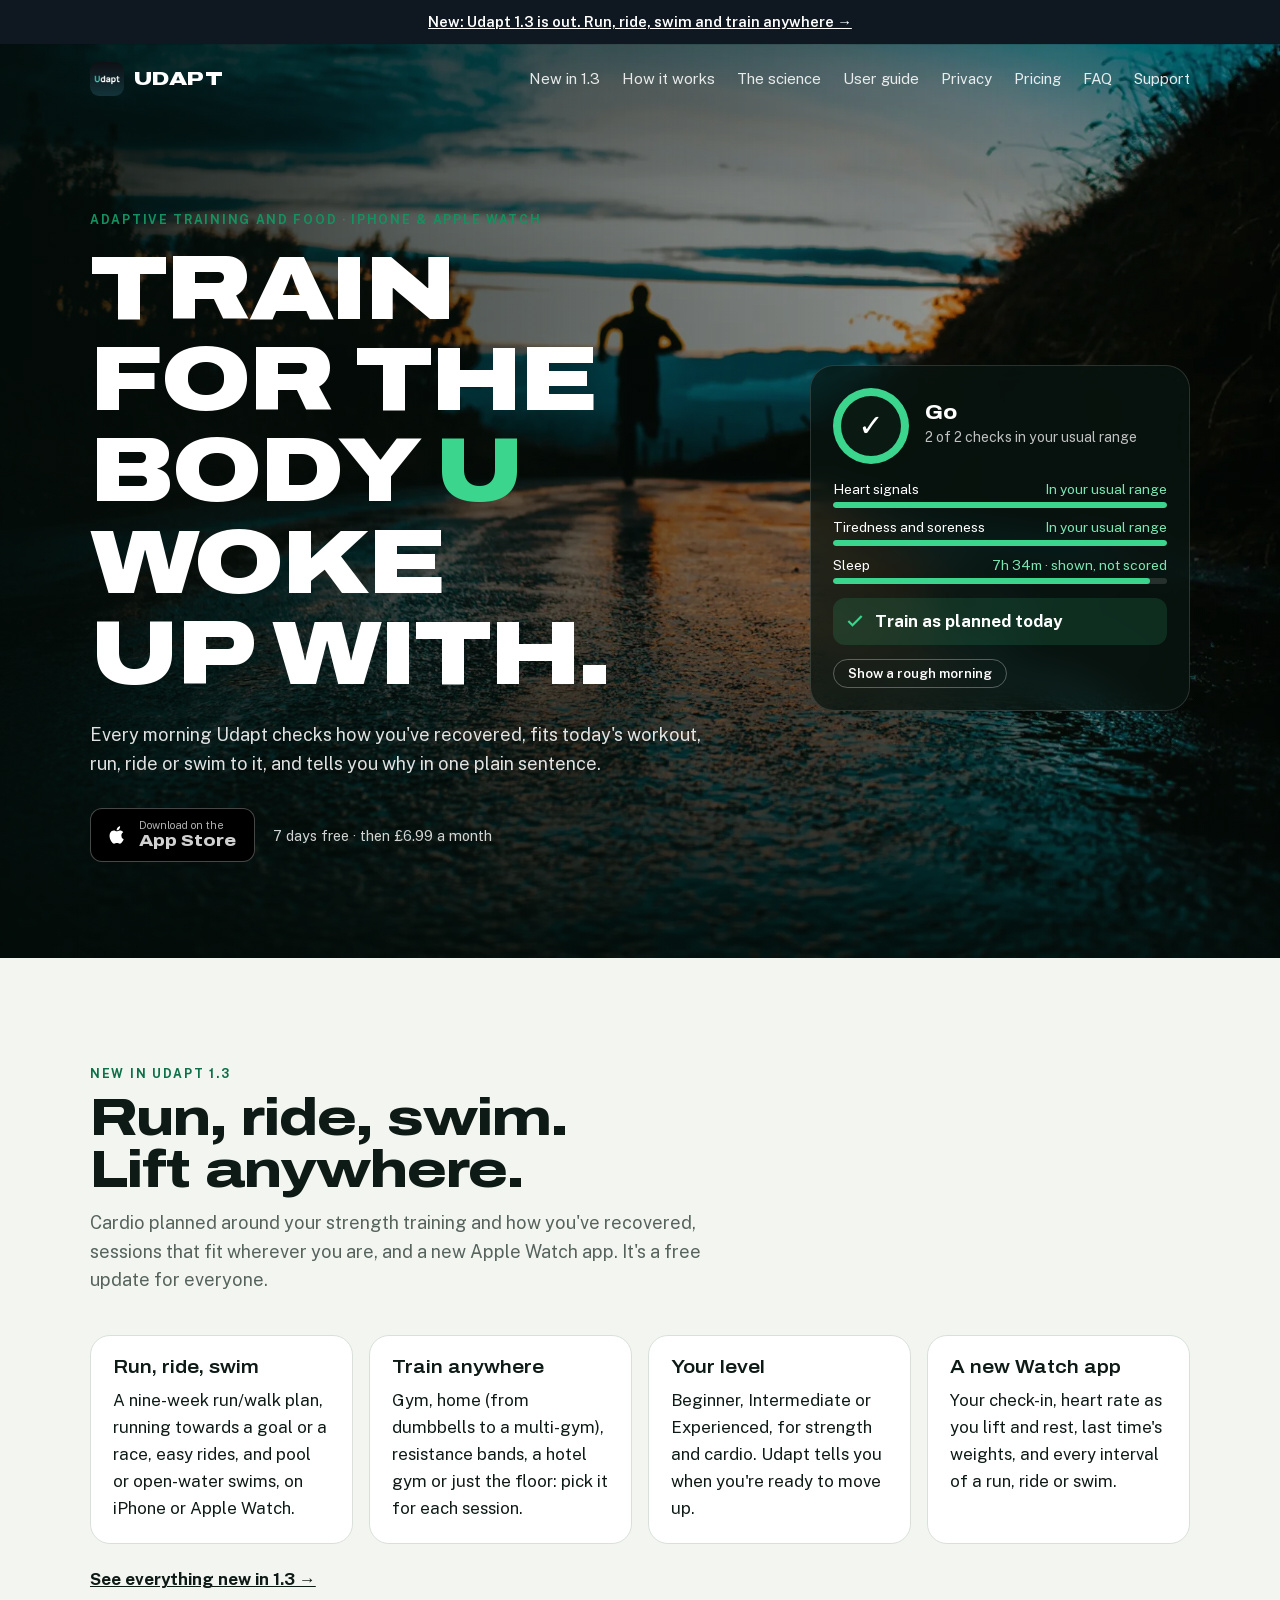
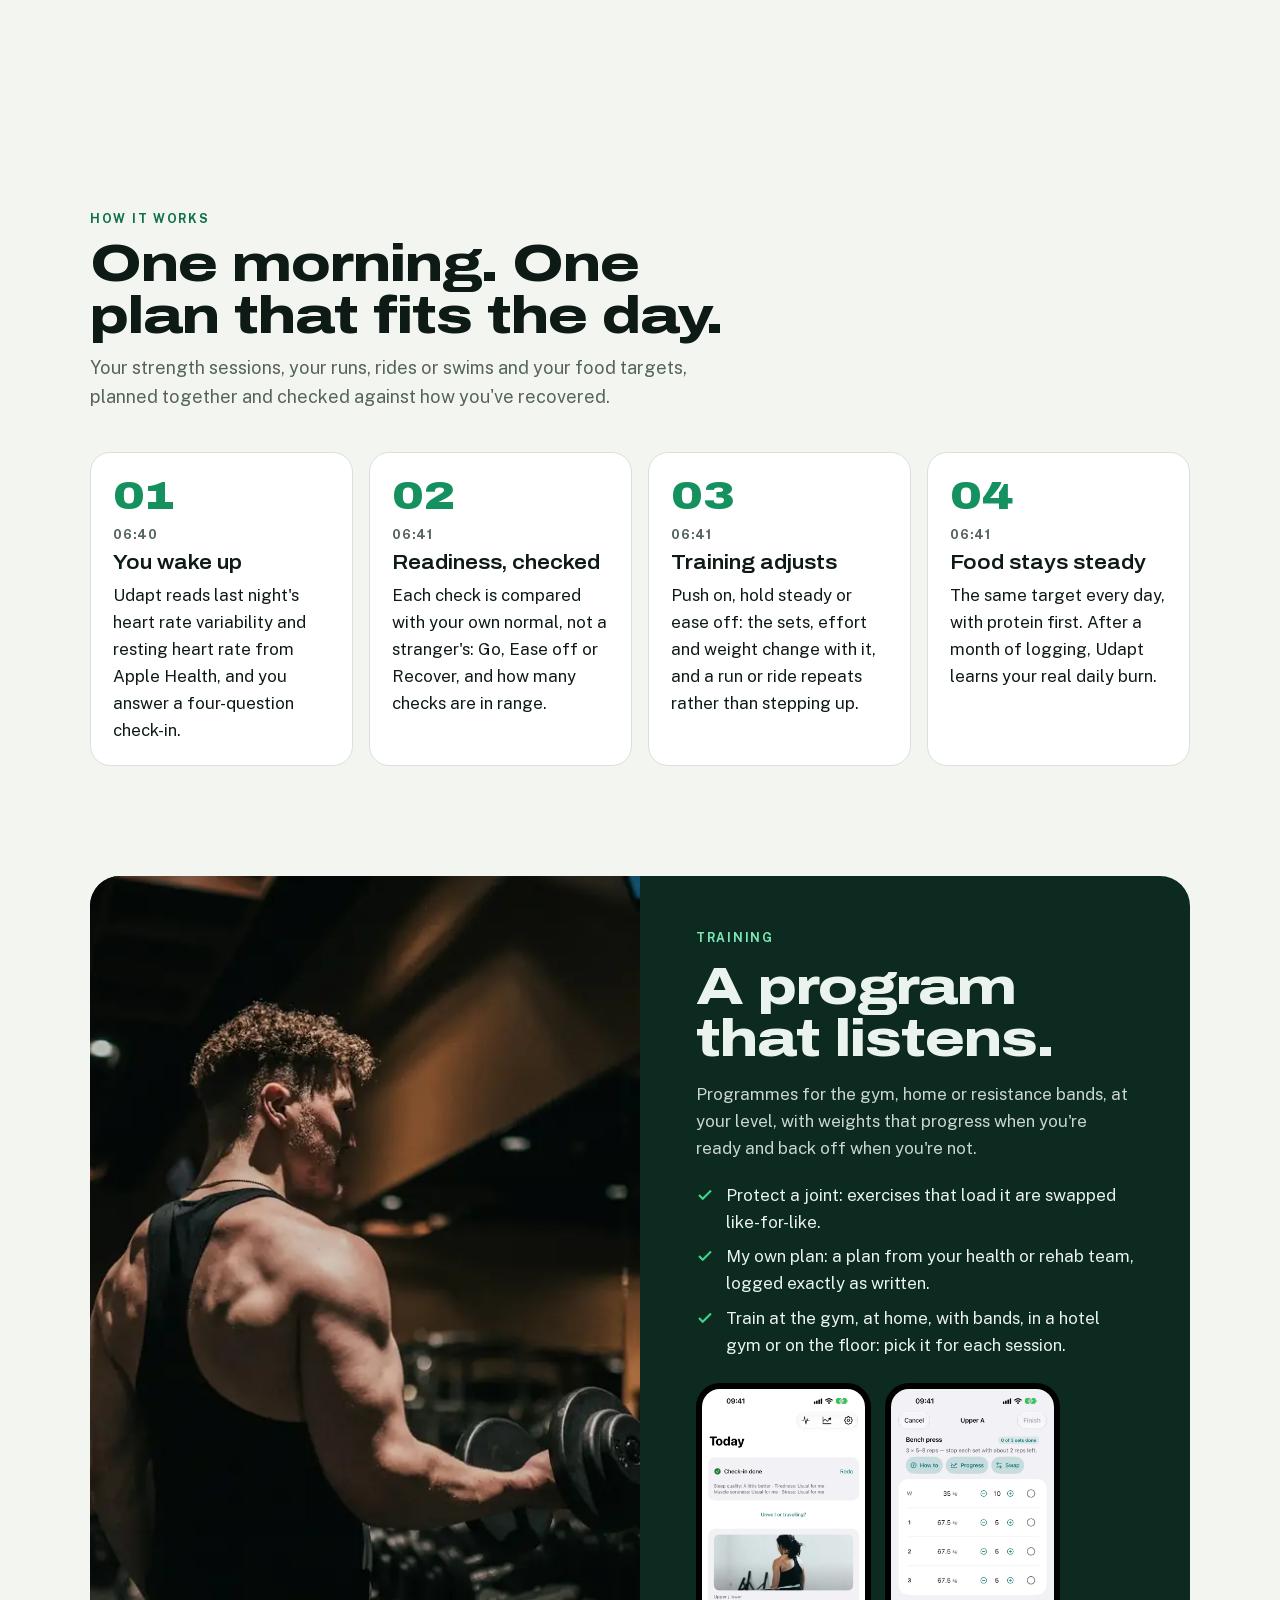
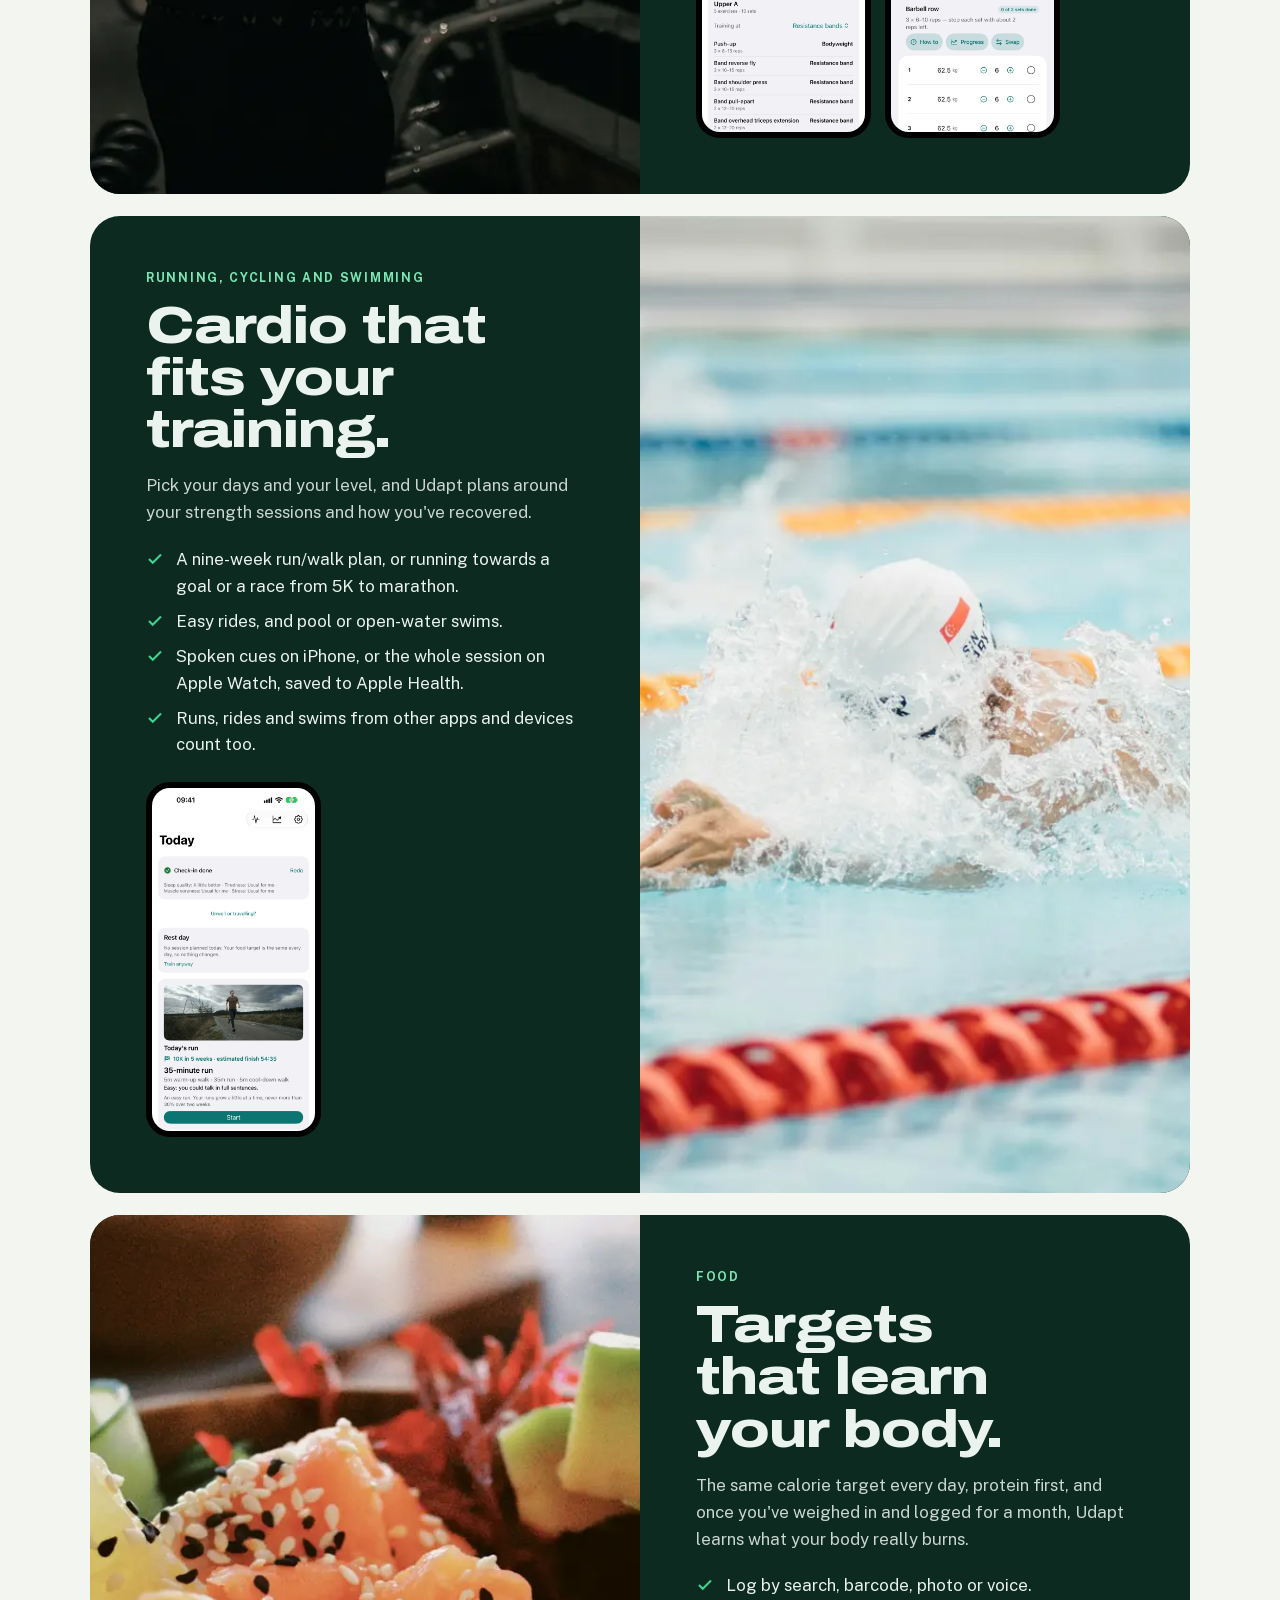
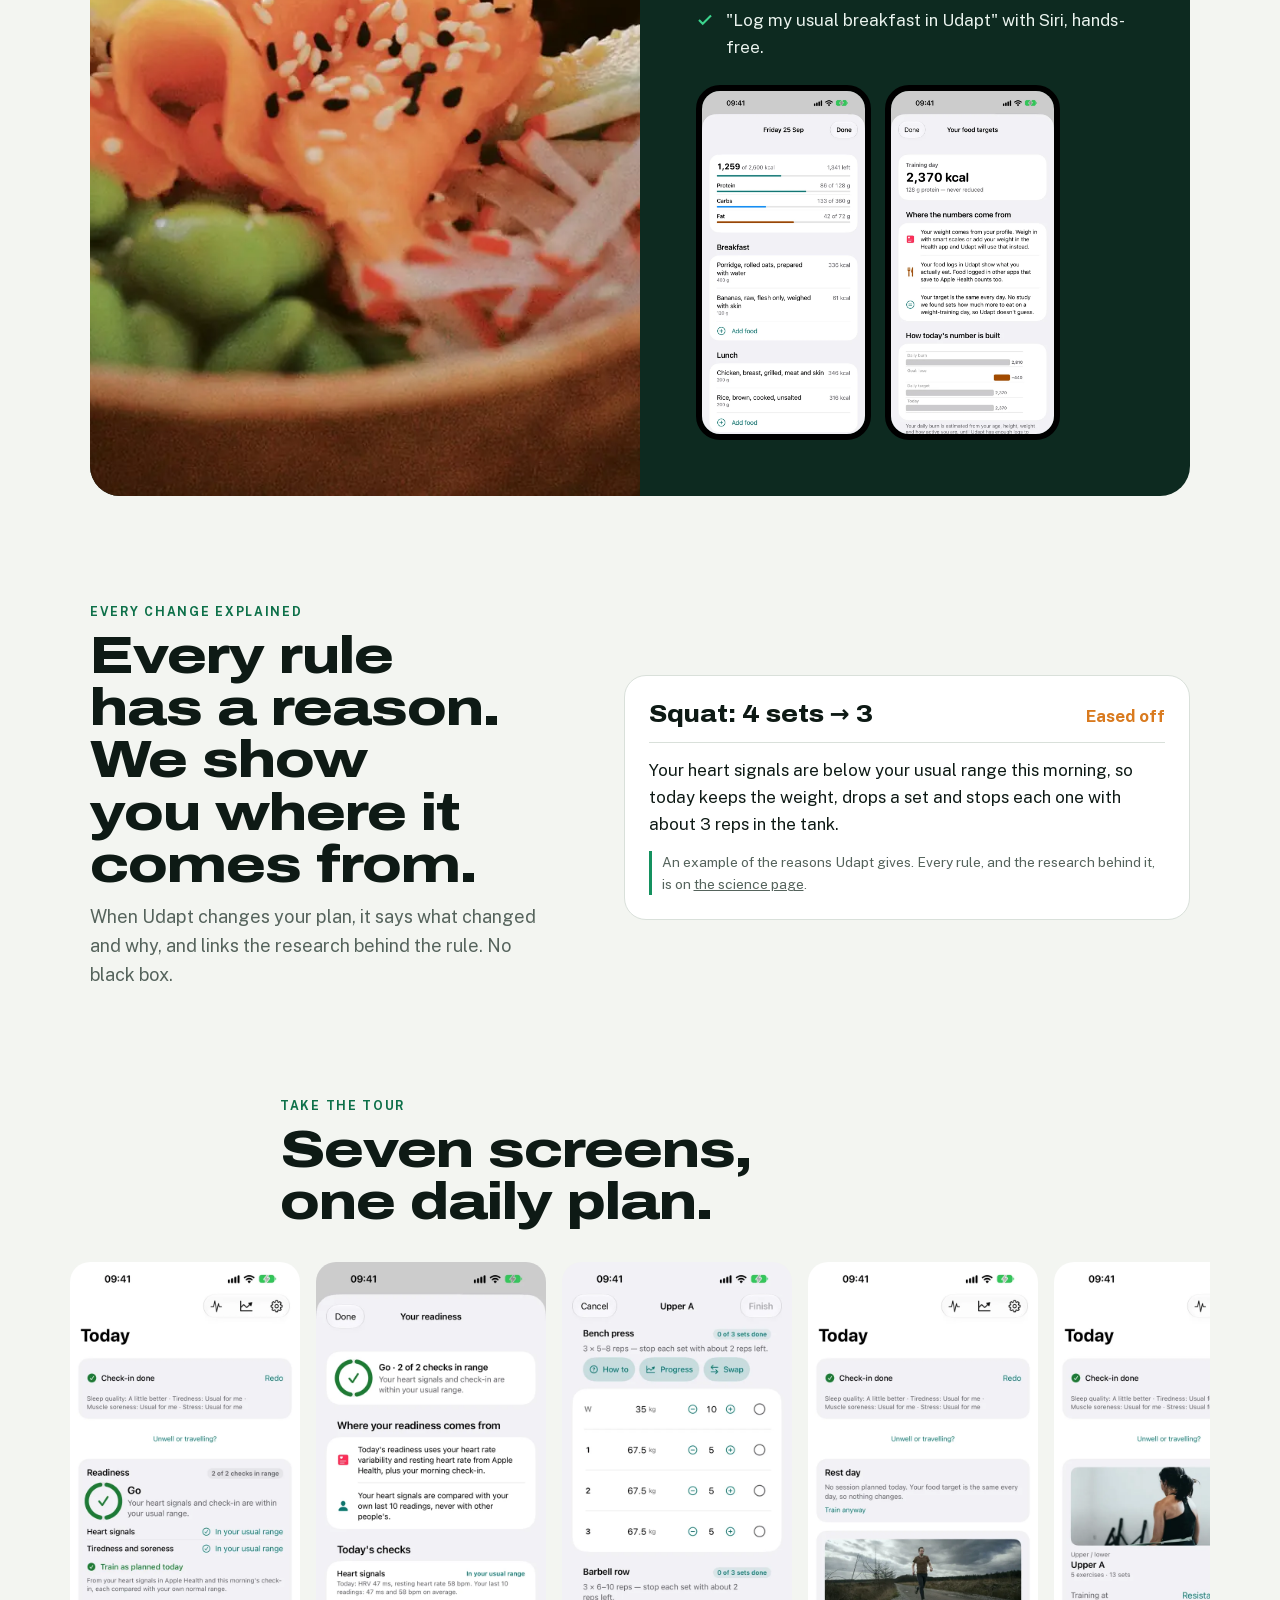
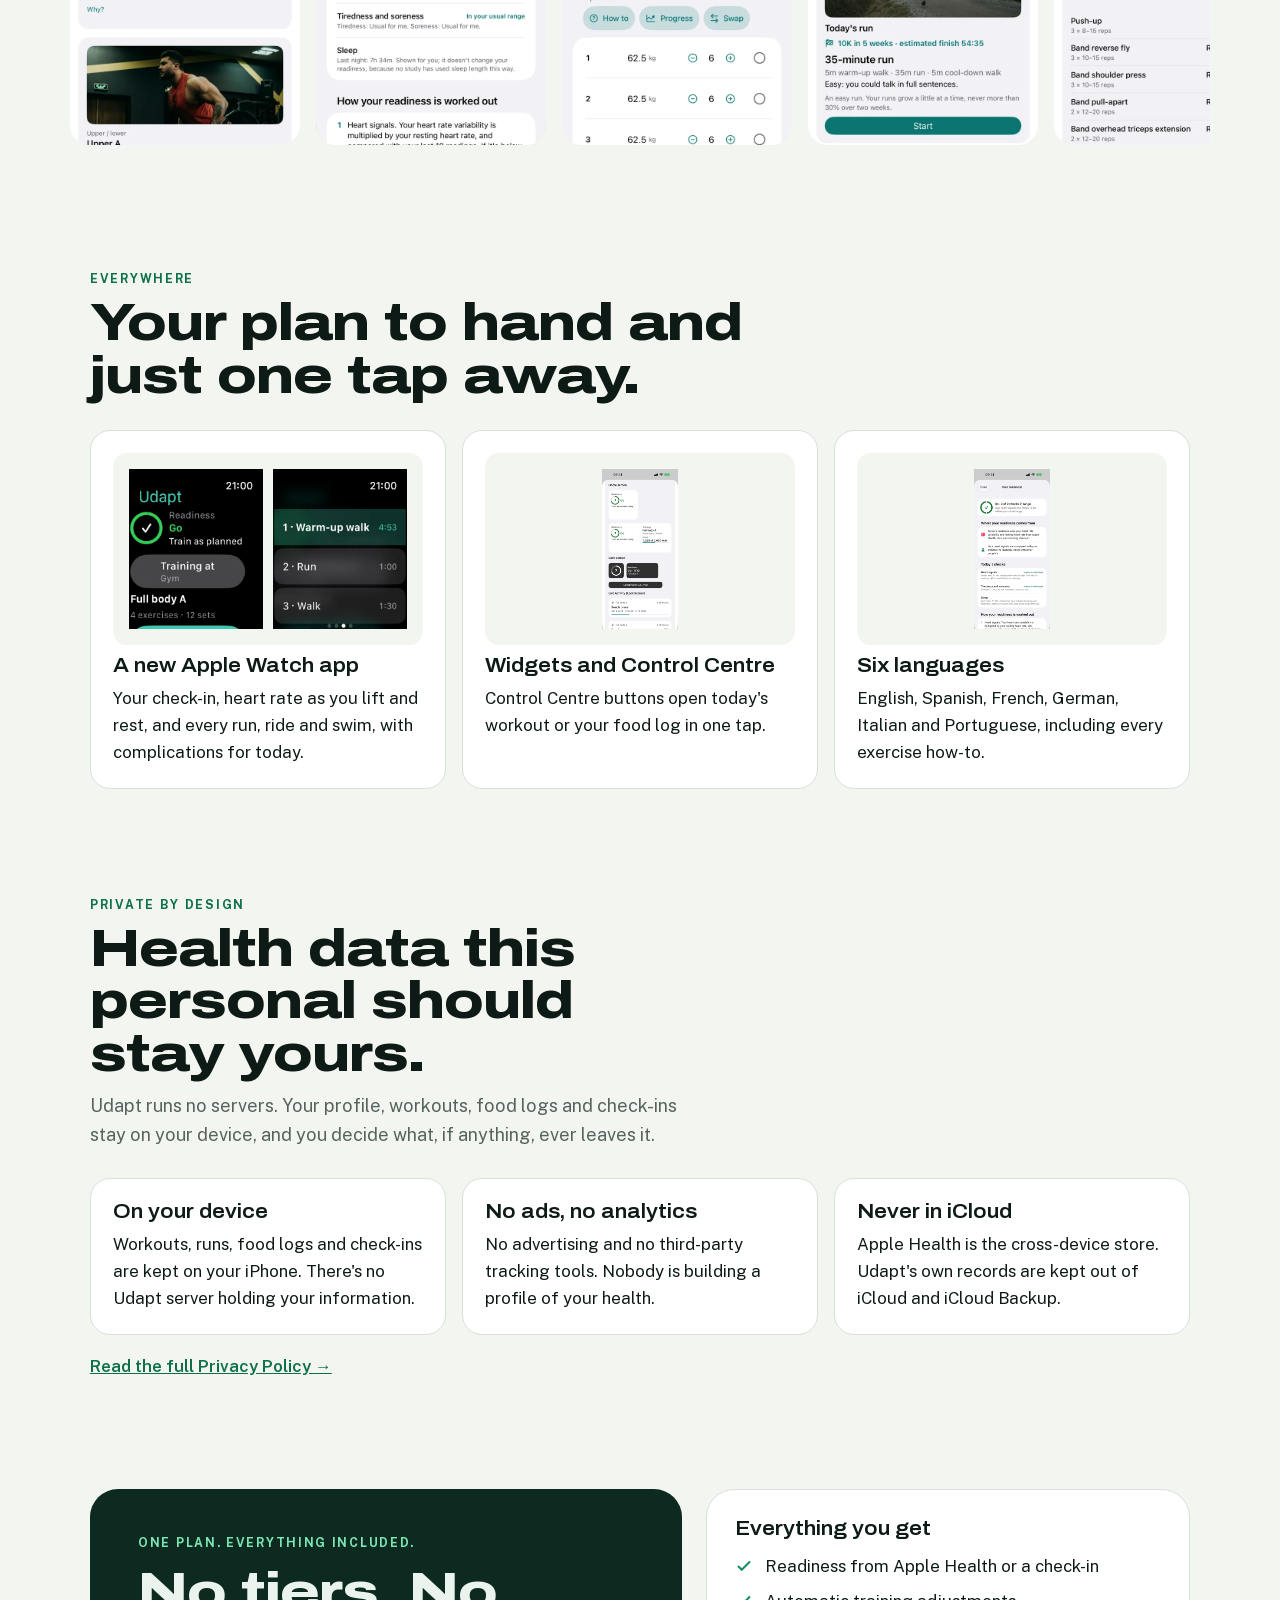
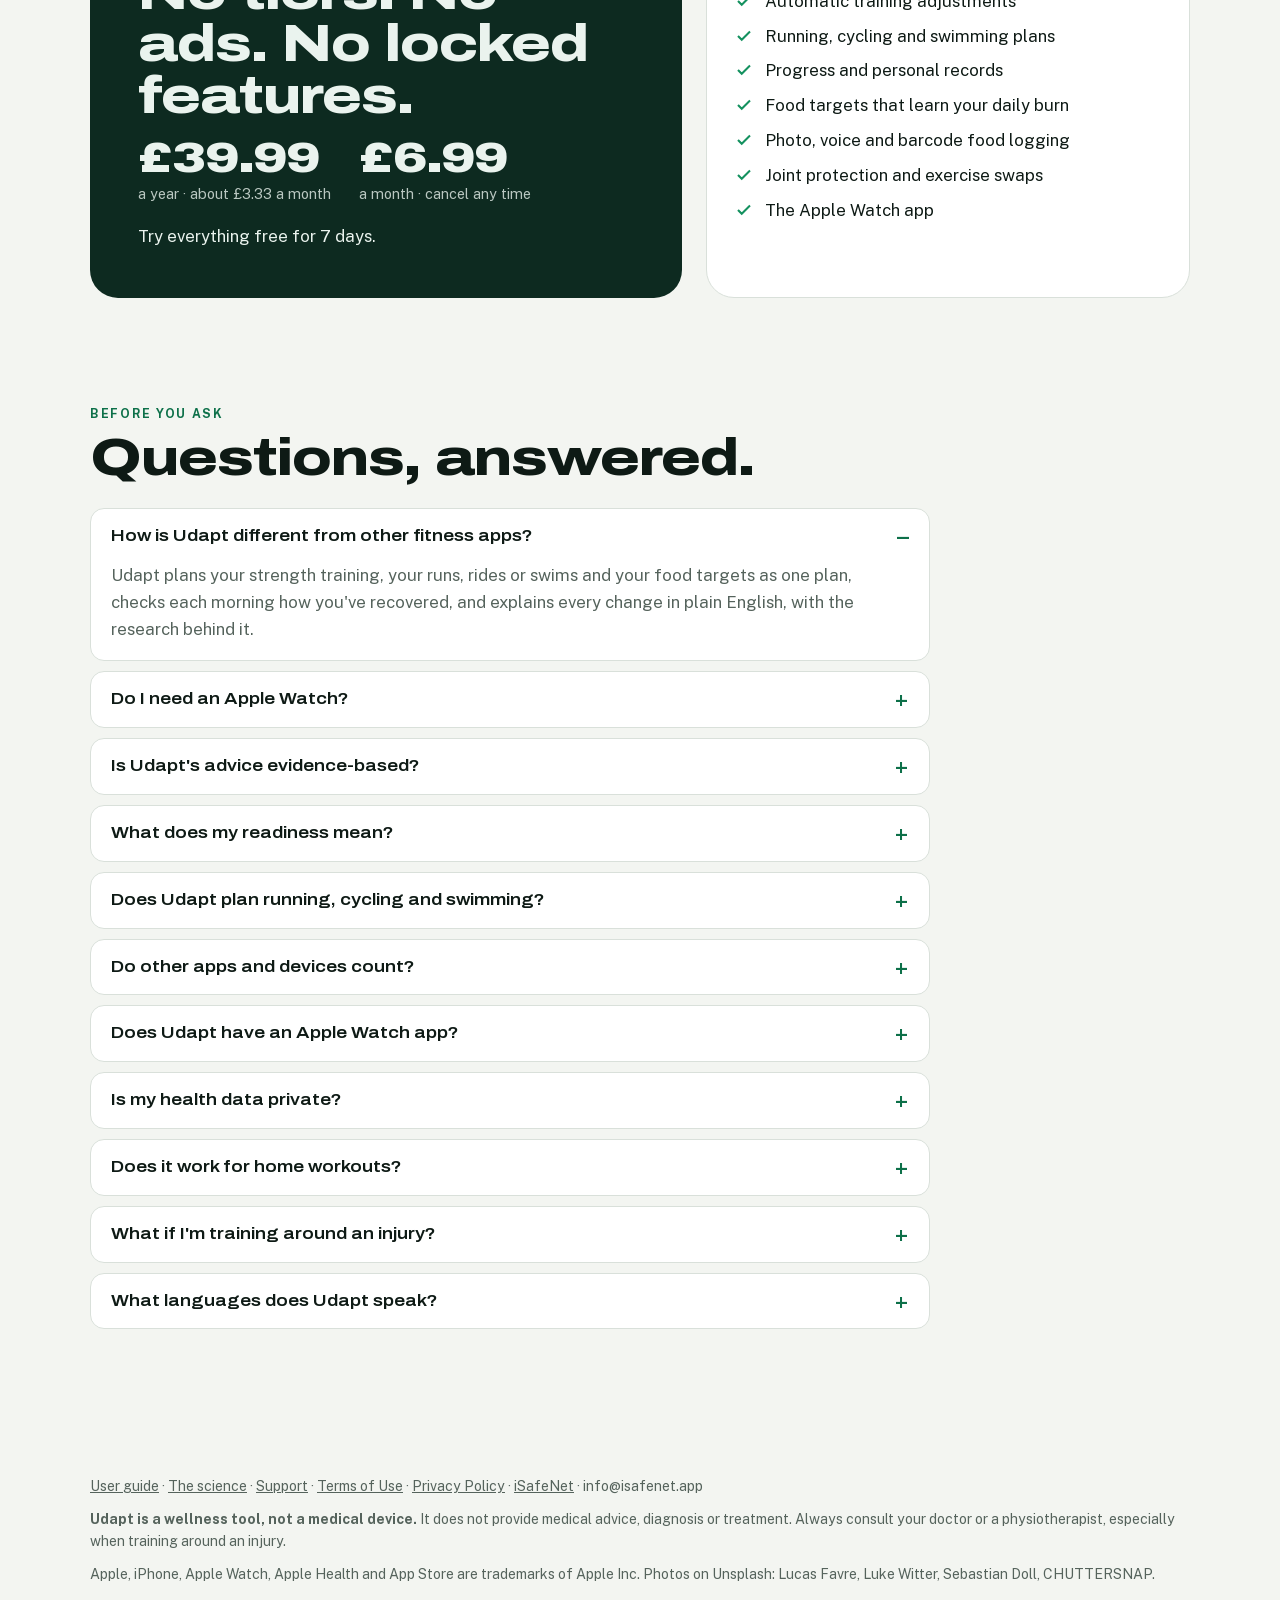
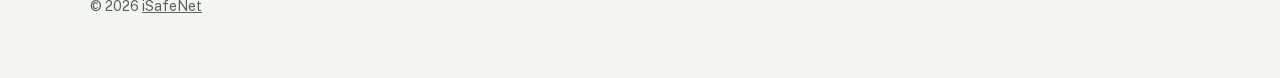
==== commit 946cef28: "Udapt 1.3 site (launch branch, not for pushing until release): home with readiness as states, New in" ====
--- a/index.html
+++ b/index.html
@@ -4,7 +4,7 @@
 <meta charset="utf-8">
 <meta name="viewport" content="width=device-width,initial-scale=1,viewport-fit=cover">
 <title>Udapt: Adaptive Training &amp; Food Plan for iPhone</title>
-<meta name="description" content="Udapt reads Apple Health each morning and adjusts today's training and food targets together, with a plain-English reason for every change. Private, on-device.">
+<meta name="description" content="Udapt plans your strength training, runs, rides and swims around how you've recovered each morning, with food targets and a plain-English reason for every change.">
 <meta name="theme-color" content="#159b9a">
 <link rel="canonical" href="https://udapt.isafenet.app/">
 <link rel="icon" type="image/png" href="images/favicon.png">
@@ -23,9 +23,9 @@
 <meta name="twitter:title" content="Udapt: Adaptive Training &amp; Food Plan for iPhone">
 <meta name="twitter:description" content="One adaptive Daily Plan that reads Apple Health each morning and adjusts today's training and food targets together, with a plain-English reason for every change.">
 <meta name="twitter:image" content="https://udapt.isafenet.app/images/og.jpg">
-<script type="application/ld+json">{"@context": "https://schema.org", "@type": "SoftwareApplication", "name": "Udapt", "description": "One adaptive Daily Plan that reads Apple Health each morning and adjusts today's training and food targets together, explaining every change in plain English.", "applicationCategory": "HealthApplication", "operatingSystem": "iOS, watchOS", "url": "https://udapt.isafenet.app/", "downloadUrl": "https://apps.apple.com/app/udapt-workout-food-planner/id6815828206", "image": "https://udapt.isafenet.app/images/app-icon.png", "publisher": {"@type": "Organization", "@id": "https://isafenet.app/#organization", "name": "iSafeNet", "url": "https://isafenet.app/"}, "offers": [{"@type": "Offer", "name": "Monthly", "price": "6.99", "priceCurrency": "GBP"}, {"@type": "Offer", "name": "Annual", "price": "39.99", "priceCurrency": "GBP"}], "softwareVersion": "1.2", "featureList": ["Daily readiness score from Apple Health or a morning check-in", "Training that eases off or progresses with readiness", "Food targets that move with training days", "GLP-1 mode", "Unwell days with a gentle return", "Hotel-room sessions when travelling", "A real lighter week", "Joint protection with exercise swaps", "My own plan from a physio or rehab team", "Apple Watch app and widgets"]}</script>
+<script type="application/ld+json">{"@context": "https://schema.org", "@type": "SoftwareApplication", "name": "Udapt", "description": "One plan for strength training, runs, rides, swims and food targets, checked each morning against how you've recovered, with every change explained in plain English.", "applicationCategory": "HealthApplication", "operatingSystem": "iOS, watchOS", "url": "https://udapt.isafenet.app/", "downloadUrl": "https://apps.apple.com/app/udapt-workout-food-planner/id6815828206", "image": "https://udapt.isafenet.app/images/app-icon.png", "publisher": {"@type": "Organization", "@id": "https://isafenet.app/#organization", "name": "iSafeNet", "url": "https://isafenet.app/"}, "offers": [{"@type": "Offer", "name": "Monthly", "price": "6.99", "priceCurrency": "GBP"}, {"@type": "Offer", "name": "Annual", "price": "39.99", "priceCurrency": "GBP"}], "softwareVersion": "1.3", "featureList": ["Daily readiness from Apple Health or a morning check-in", "Training that eases off or progresses with readiness", "Running, cycling and swimming plans for your level", "Race goals from 5K to marathon", "Train at the gym, at home, with bands, in a hotel gym or on the floor", "Beginner, Intermediate and Experienced levels", "Food targets that learn your daily burn", "GLP-1 mode", "Menopause mode", "Unwell days and travelling", "Progress and personal records", "Joint protection with exercise swaps", "My own plan from a health or rehab team", "Apple Watch app, complications and widgets"]}</script>
 <script type="application/ld+json">{"@context": "https://schema.org", "@type": "WebSite", "name": "Udapt", "url": "https://udapt.isafenet.app/", "inLanguage": "en-GB"}</script>
-<script type="application/ld+json">{"@context": "https://schema.org", "@type": "FAQPage", "mainEntity": [{"@type": "Question", "name": "How is Udapt different from other fitness apps?", "acceptedAnswer": {"@type": "Answer", "text": "Most apps adjust your training or your food, not both together. Udapt reads Apple Health each morning and adjusts today's training and today's food targets as one connected plan, and explains every change in plain English rather than leaving you guessing."}}, {"@type": "Question", "name": "Do I need an Apple Watch?", "acceptedAnswer": {"@type": "Answer", "text": "No. Udapt works from a 5-question morning check-in if you don't wear a Watch overnight, and still adapts your plan from that alone. If you do have Apple Health data, it uses that too."}}, {"@type": "Question", "name": "Is Udapt's advice evidence-based?", "acceptedAnswer": {"@type": "Answer", "text": "Yes. Every rule is checked against published studies, and each one is labelled by how strong the evidence is, from strong evidence to our own design choice. The Why? buttons in the app and the Science page on this website show the sources."}}, {"@type": "Question", "name": "What does the readiness score mean?", "acceptedAnswer": {"@type": "Answer", "text": "A score out of 10 showing how recovered you look compared with your own normal, built from your Apple Health data (heart rate variability, resting heart rate and sleep) and your morning check-in. 7 means you are at your normal."}}, {"@type": "Question", "name": "Does Udapt have an Apple Watch app?", "acceptedAnswer": {"@type": "Answer", "text": "Yes, it is included with your subscription. Log sets with the Digital Crown, get a rest timer with a haptic when it is done, and see your readiness score on your watch face. You do not need to use it: your Watch already feeds Udapt through Apple Health either way."}}, {"@type": "Question", "name": "Is my health data private?", "acceptedAnswer": {"@type": "Answer", "text": "Udapt is built on-device. Your health data, profile, workouts and food logs stay on your iPhone (and your own Apple Watch, if you use the Watch app), with one disclosed exception: scanning a barcode sends only the barcode number to Open Food Facts, a nonprofit food database."}}, {"@type": "Question", "name": "Does it work for home workouts?", "acceptedAnswer": {"@type": "Answer", "text": "Yes — a dumbbells-and-bodyweight-only program variant is built in alongside the full-gym programs, and you can switch any time."}}, {"@type": "Question", "name": "What if I'm training around an injury?", "acceptedAnswer": {"@type": "Answer", "text": "Flag a joint you're being careful with in Settings, and Udapt swaps out exercises that load it for a like-for-like alternative where one exists. It's not medical advice — always check with a physiotherapist or doctor about what's safe for you. If a physio, doctor or rehab team has given you an exercise plan, add it in My own plan: Udapt logs it exactly as it's written and never changes it."}}, {"@type": "Question", "name": "What languages does Udapt speak?", "acceptedAnswer": {"@type": "Answer", "text": "English, Spanish, French, German, Italian and Portuguese (Portugal and Brazil), including every exercise how-to. It follows your iPhone's language. Food search still uses English food names for now."}}]}</script>
+<script type="application/ld+json">{"@context": "https://schema.org", "@type": "FAQPage", "mainEntity": [{"@type": "Question", "name": "How is Udapt different from other fitness apps?", "acceptedAnswer": {"@type": "Answer", "text": "Udapt plans your strength training, your runs, rides or swims and your food targets as one plan, checks each morning how you've recovered, and explains every change in plain English, with the research behind it."}}, {"@type": "Question", "name": "Do I need an Apple Watch?", "acceptedAnswer": {"@type": "Answer", "text": "No. A four-question morning check-in gives you a readiness on its own, and runs and rides work on iPhone. With an Apple Watch, Udapt also uses your heart signals overnight, records swims in the water, and gives you the Watch app."}}, {"@type": "Question", "name": "Is Udapt's advice evidence-based?", "acceptedAnswer": {"@type": "Answer", "text": "Yes. Every rule comes from published research or official guidance, and each is labelled by how directly it applies: Direct, Applied, or Udapt's choice where no study sets a number. The Why? buttons in the app and the Science page show the sources."}}, {"@type": "Question", "name": "What does my readiness mean?", "acceptedAnswer": {"@type": "Answer", "text": "Go, Ease off or Recover, from two checks: your heart signals compared with your own last 10 readings, and your morning check-in. Each check outside your usual range moves the day down a step. There's no score out of 10, because no study gives one."}}, {"@type": "Question", "name": "Does Udapt plan running, cycling and swimming?", "acceptedAnswer": {"@type": "Answer", "text": "Yes: a nine-week run/walk plan, running towards a goal or a race, easy rides, and pool or open-water swims, at your level and on the days you choose, fitted around your strength training."}}, {"@type": "Question", "name": "Do other apps and devices count?", "acceptedAnswer": {"@type": "Answer", "text": "Yes. Runs, rides and swims that other apps and devices save to Apple Health count in your plan, alongside Udapt's own."}}, {"@type": "Question", "name": "Does Udapt have an Apple Watch app?", "acceptedAnswer": {"@type": "Answer", "text": "Yes, included with your subscription: the morning check-in, your readiness and plan, set logging with heart rate and a rest timer, runs, rides and swims, and complications for readiness, today's session and protein."}}, {"@type": "Question", "name": "Is my health data private?", "acceptedAnswer": {"@type": "Answer", "text": "Udapt is built on-device. Your health data, profile, workouts and food logs stay on your iPhone (and your own Apple Watch, if you use the Watch app), with one disclosed exception: scanning a barcode sends only the barcode number to Open Food Facts, a nonprofit food database."}}, {"@type": "Question", "name": "Does it work for home workouts?", "acceptedAnswer": {"@type": "Answer", "text": "Yes. Tell Udapt what you have, from a pair of dumbbells to a multi-gym, or train with resistance bands, in a hotel gym or on the floor. You choose where for each session."}}, {"@type": "Question", "name": "What if I'm training around an injury?", "acceptedAnswer": {"@type": "Answer", "text": "Flag a joint you're being careful with in Settings, and Udapt swaps out exercises that load it for a like-for-like alternative where one exists. It's not medical advice: always check with a doctor or health professional about what's safe for you. If your health or rehab team has given you an exercise plan, add it in My own plan: Udapt logs it exactly as it's written and never changes it."}}, {"@type": "Question", "name": "What languages does Udapt speak?", "acceptedAnswer": {"@type": "Answer", "text": "English, Spanish, French, German, Italian and Portuguese (Portugal and Brazil), including every exercise how-to. It follows your iPhone's language. Food search still uses English food names for now."}}]}</script>
 <meta name="apple-itunes-app" content="app-id=6815828206">
 <link rel="preload" href="fonts/archivo-normal-latin.woff2" as="font" type="font/woff2" crossorigin>
 <style>
@@ -219,12 +219,12 @@
 </head>
 <body>
 
-<p style="margin:0;padding:10px 16px;text-align:center;background:#0f1720;color:#fff;font-weight:600;font-size:.92rem"><a href="udapt-1-3.html" style="color:#fff">Sneak peek: Udapt 1.3 brings running, cycling, swimming and training anywhere &rarr;</a></p>
+<p style="margin:0;padding:10px 16px;text-align:center;background:#0f1720;color:#fff;font-weight:600;font-size:.92rem"><a href="udapt-1-3.html" style="color:#fff">New: Udapt 1.3 is out. Run, ride, swim and train anywhere &rarr;</a></p>
 <div class="masthead">
 <div class="top">
   <div class="wrap">
     <a class="brand" href="#top"><img src="images/icon-192.png" alt="">Udapt</a>
-    <nav aria-label="Main"><a href="#new">New in 1.2</a><a href="#how">How it works</a><a href="science.html">The science</a><a href="guide.html">User guide</a><a href="#privacy">Privacy</a><a href="#pricing">Pricing</a><a href="#faq">FAQ</a><a href="support.html">Support</a></nav>
+    <nav aria-label="Main"><a href="#new">New in 1.3</a><a href="#how">How it works</a><a href="science.html">The science</a><a href="guide.html">User guide</a><a href="#privacy">Privacy</a><a href="#pricing">Pricing</a><a href="#faq">FAQ</a><a href="support.html">Support</a></nav>
   </div>
 </div>
 
@@ -233,7 +233,7 @@
     <div class="hero-copy">
       <p class="label">Adaptive training and food · iPhone &amp; Apple Watch</p>
       <h1>Train for the body <span class="u" aria-hidden="true">U</span><span class="vh">you</span> woke up with.</h1>
-      <p class="lede">Every morning Udapt reads how you slept and recovered, then adjusts today's workout and food targets together, and tells you why in one plain sentence.</p>
+      <p class="lede">Every morning Udapt checks how you've recovered, fits today's workout, run, ride or swim to it, and tells you why in one plain sentence.</p>
       <div class="cta">
         <a class="store" href="https://apps.apple.com/app/udapt-workout-food-planner/id6815828206"><svg viewBox="0 0 24 24" aria-hidden="true"><path d="M16.37 12.6c-.02-2.2 1.8-3.26 1.88-3.31-1.03-1.5-2.62-1.7-3.18-1.72-1.35-.14-2.64.8-3.33.8-.69 0-1.74-.78-2.87-.76-1.47.02-2.83.86-3.59 2.18-1.53 2.66-.39 6.6 1.1 8.75.73 1.05 1.6 2.24 2.73 2.2 1.1-.05 1.51-.71 2.84-.71 1.32 0 1.7.71 2.86.69 1.18-.02 1.93-1.07 2.65-2.13.84-1.22 1.18-2.4 1.2-2.46-.03-.01-2.28-.88-2.3-3.48zM14.2 6.13c.6-.73 1.01-1.75.9-2.76-.87.04-1.92.58-2.54 1.31-.56.65-1.05 1.68-.92 2.67.97.08 1.96-.49 2.56-1.22z"/></svg><span><small>Download on the</small><b>App Store</b></span></a>
         <span>7 days free · then £6.99 a month</span>
@@ -241,14 +241,13 @@
     </div>
     <div class="ready" aria-live="polite" id="ready">
       <div class="head">
-        <div class="gauge" id="gauge" style="--v:70"><span class="num" id="score">7</span></div>
-        <div><b id="headline">7 out of 10</b><small id="sub">Fell asleep 29m earlier than usual</small></div>
+        <div class="gauge" id="gauge" style="--v:100"><span class="num" id="score" aria-hidden="true">&#10003;</span></div>
+        <div><b id="headline">Go</b><small id="sub">2 of 2 checks in your usual range</small></div>
       </div>
       <div class="sig" id="sig">
-        <div><span>Heart rate variability</span><em>Usual or better</em><i style="--w:92%"></i></div>
-        <div><span>Resting heart rate</span><em>Usual or better</em><i style="--w:88%"></i></div>
-        <div><span>Sleep length</span><em>Usual or better</em><i style="--w:84%"></i></div>
-        <div class="low"><span>Sleep timing</span><em>Below usual</em><i style="--w:46%"></i></div>
+        <div><span>Heart signals</span><em>In your usual range</em><i style="--w:100%"></i></div>
+        <div><span>Tiredness and soreness</span><em>In your usual range</em><i style="--w:100%"></i></div>
+        <div><span>Sleep</span><em>7h 34m &middot; shown, not scored</em><i style="--w:95%"></i></div>
       </div>
       <p class="verdict"><svg viewBox="0 0 24 24"><path d="M20 6 9 17l-5-5"/></svg><span id="verdict">Train as planned today</span></p>
       <button type="button" id="swap">Show a rough morning</button>
@@ -260,17 +259,17 @@
 <section id="new" class="new12">
   <div class="wrap">
     <div class="head">
-      <p class="label">New in Udapt 1.2</p>
-      <h2>For the days that don't go to plan.</h2>
-      <p class="lede">Feeling rough, away from home, on a GLP-1 medicine, or just worn down: Udapt 1.2 changes the day to fit, and tells you why. It's a free update for everyone.</p>
+      <p class="label">New in Udapt 1.3</p>
+      <h2>Run, ride, swim. Lift anywhere.</h2>
+      <p class="lede">Cardio planned around your strength training and how you've recovered, sessions that fit wherever you are, and a new Apple Watch app. It's a free update for everyone.</p>
     </div>
     <div class="steps">
-      <div class="step"><h3>GLP-1 mode</h3><p>One switch in Settings. Tap Queasy today or Not hungry today in the morning check-in and the session gets gentler, while the food card puts protein first. Udapt never asks about your medicine or dose.</p></div>
-      <div class="step"><h3>Unwell days</h3><p>Tell Udapt it's a cold, a fever or aching all over and today becomes a rest day with your food target held steady. When you're better, the first week back is lighter.</p></div>
-      <div class="step"><h3>Travelling</h3><p>Sessions swap to exercises you can do in a hotel room, at a lighter week's volume. Udapt offers this when your iPhone changes time zone.</p></div>
-      <div class="step"><h3>A real lighter week</h3><p>After a third rough day in a row, Udapt offers a lighter week: fewer sets and easier effort for seven days, then back to normal.</p></div>
-    </div>
-    <p class="more"><a href="udapt-1-2.html">See everything new in 1.2 &rarr;</a></p>
+      <div class="step"><h3>Run, ride, swim</h3><p>A nine-week run/walk plan, running towards a goal or a race, easy rides, and pool or open-water swims, on iPhone or Apple Watch.</p></div>
+      <div class="step"><h3>Train anywhere</h3><p>Gym, home (from dumbbells to a multi-gym), resistance bands, a hotel gym or just the floor: pick it for each session.</p></div>
+      <div class="step"><h3>Your level</h3><p>Beginner, Intermediate or Experienced, for strength and cardio. Udapt tells you when you're ready to move up.</p></div>
+      <div class="step"><h3>A new Watch app</h3><p>Your check-in, heart rate as you lift and rest, last time's weights, and every interval of a run, ride or swim.</p></div>
+    </div>
+    <p class="more"><a href="udapt-1-3.html">See everything new in 1.3 &rarr;</a></p>
   </div>
 </section>
 
@@ -278,14 +277,14 @@
   <div class="wrap">
     <div class="head">
       <p class="label">How it works</p>
-      <h2>One morning. Two plans that move together.</h2>
-      <p class="lede">Most apps plan training and food separately. Udapt treats them as one plan, adjusted daily from Apple Health.</p>
+      <h2>One morning. One plan that fits the day.</h2>
+      <p class="lede">Your strength sessions, your runs, rides or swims and your food targets, planned together and checked against how you've recovered.</p>
     </div>
     <div class="steps">
-      <div class="step"><span class="time">06:40</span><h3>You wake up</h3><p>Udapt reads last night's sleep, heart rate variability and resting heart rate from Apple Health. No Watch overnight? A five-question check-in.</p></div>
-      <div class="step"><span class="time">06:41</span><h3>Readiness, scored</h3><p>Each signal is compared with your own normal, not a stranger's, and turned into a score out of 10. Seven is your normal.</p></div>
-      <div class="step"><span class="time">06:41</span><h3>Training adjusts</h3><p>Push on, hold steady or ease off: the number of sets, the effort and the weight change with the score.</p></div>
-      <div class="step"><span class="time">06:41</span><h3>Food follows</h3><p>Your calorie target moves with today's training, so a lighter day eats like one. Protein stays steady every day.</p></div>
+      <div class="step"><span class="time">06:40</span><h3>You wake up</h3><p>Udapt reads last night's heart rate variability and resting heart rate from Apple Health, and you answer a four-question check-in.</p></div>
+      <div class="step"><span class="time">06:41</span><h3>Readiness, checked</h3><p>Each check is compared with your own normal, not a stranger's: Go, Ease off or Recover, and how many checks are in range.</p></div>
+      <div class="step"><span class="time">06:41</span><h3>Training adjusts</h3><p>Push on, hold steady or ease off: the sets, effort and weight change with it, and a run or ride repeats rather than stepping up.</p></div>
+      <div class="step"><span class="time">06:41</span><h3>Food stays steady</h3><p>The same target every day, with protein first. After a month of logging, Udapt learns your real daily burn.</p></div>
     </div>
   </div>
 </section>
@@ -297,26 +296,41 @@
       <div class="copy">
         <p class="label">Training</p>
         <h2>A program that listens.</h2>
-        <p>Full-gym and home programs, with weights that progress when you're ready and back off when you're not.</p>
+        <p>Programmes for the gym, home or resistance bands, at your level, with weights that progress when you're ready and back off when you're not.</p>
         <ul class="ticks">
           <li><svg viewBox="0 0 24 24"><path d="M20 6 9 17l-5-5"/></svg><span>Protect a joint: exercises that load it are swapped like-for-like.</span></li>
-          <li><svg viewBox="0 0 24 24"><path d="M20 6 9 17l-5-5"/></svg><span><b>New in 1.1:</b> My own plan. A physio's or coach's plan, logged exactly as written.</span></li>
-          <li><svg viewBox="0 0 24 24"><path d="M20 6 9 17l-5-5"/></svg><span>Dumbbells and bodyweight only? There's a home program built in.</span></li>
+          <li><svg viewBox="0 0 24 24"><path d="M20 6 9 17l-5-5"/></svg><span>My own plan: a plan from your health or rehab team, logged exactly as written.</span></li>
+          <li><svg viewBox="0 0 24 24"><path d="M20 6 9 17l-5-5"/></svg><span>Train at the gym, at home, with bands, in a hotel gym or on the floor: pick it for each session.</span></li>
         </ul>
-        <div class="shots"><img src="images/flat-training.webp" alt="Training plan screen" loading="lazy"><img src="images/flat-workout.webp" alt="Workout in progress" loading="lazy"></div>
+        <div class="shots"><img src="images/flat-v13-anywhere.webp" alt="Today's training with resistance bands" loading="lazy"><img src="images/flat13-workout.webp" alt="Workout in progress" loading="lazy"></div>
       </div>
     </article>
-    <article class="split flip" id="food">
+    <article class="split flip" id="cardio">
+      <div class="photo" style="background-image:url(images/photo-v13-swim.webp)" role="img" aria-label="A swimmer in a pool lane"></div>
+      <div class="copy">
+        <p class="label">Running, cycling and swimming</p>
+        <h2>Cardio that fits your training.</h2>
+        <p>Pick your days and your level, and Udapt plans around your strength sessions and how you've recovered.</p>
+        <ul class="ticks">
+          <li><svg viewBox="0 0 24 24"><path d="M20 6 9 17l-5-5"/></svg><span>A nine-week run/walk plan, or running towards a goal or a race from 5K to marathon.</span></li>
+          <li><svg viewBox="0 0 24 24"><path d="M20 6 9 17l-5-5"/></svg><span>Easy rides, and pool or open-water swims.</span></li>
+          <li><svg viewBox="0 0 24 24"><path d="M20 6 9 17l-5-5"/></svg><span>Spoken cues on iPhone, or the whole session on Apple Watch, saved to Apple Health.</span></li>
+          <li><svg viewBox="0 0 24 24"><path d="M20 6 9 17l-5-5"/></svg><span>Runs, rides and swims from other apps and devices count too.</span></li>
+        </ul>
+        <div class="shots"><img src="images/flat-v13-run.webp" alt="Today's run with a race countdown" loading="lazy"></div>
+      </div>
+    </article>
+    <article class="split" id="food">
       <div class="photo" style="background-image:url(images/photo-food.webp)" role="img" aria-label="A salmon poke bowl with edamame and avocado"></div>
       <div class="copy">
         <p class="label">Food</p>
-        <h2>Targets that move with you.</h2>
-        <p>Today's calories follow today's training, protein stays steady, and you can see exactly how each target is built.</p>
+        <h2>Targets that learn your body.</h2>
+        <p>The same calorie target every day, protein first, and once you've weighed in and logged for a month, Udapt learns what your body really burns.</p>
         <ul class="ticks">
           <li><svg viewBox="0 0 24 24"><path d="M20 6 9 17l-5-5"/></svg><span>Log by search, barcode, photo or voice.</span></li>
           <li><svg viewBox="0 0 24 24"><path d="M20 6 9 17l-5-5"/></svg><span>"Log my usual breakfast in Udapt" with Siri, hands-free.</span></li>
         </ul>
-        <div class="shots"><img src="images/flat-food.webp" alt="Food log screen" loading="lazy"><img src="images/flat-fuel.webp" alt="Food target explained" loading="lazy"></div>
+        <div class="shots"><img src="images/flat-food.webp" alt="Food log screen" loading="lazy"><img src="images/flat13-fuel.webp" alt="Food target explained" loading="lazy"></div>
       </div>
     </article>
   </div>
@@ -331,7 +345,7 @@
     </div>
     <div class="reason">
       <div class="change"><b>Squat: 4 sets → 3</b><span class="delta">Eased off</span></div>
-      <p>Your heart rate variability is well below your usual range after two short nights, so today keeps the weight and drops a set.</p>
+      <p>Your heart signals are below your usual range this morning, so today keeps the weight, drops a set and stops each one with about 3 reps in the tank.</p>
       <cite>An example of the reasons Udapt gives. Every rule, and the research behind it, is on <a href="science.html" style="color:inherit">the science page</a>.</cite>
     </div>
   </div>
@@ -340,13 +354,13 @@
 <section style="padding-top:0" aria-labelledby="tour">
   <div class="wrap head" style="margin-bottom:28px"><p class="label">Take the tour</p><h2 id="tour">Seven screens, one daily plan.</h2></div>
   <div class="strip" tabindex="0" aria-label="App screenshots, scroll sideways">
-    <img src="images/01-ready-in-one-glance.webp" alt="Ready in one glance" loading="lazy">
-    <img src="images/02-training-that-adapts.webp" alt="Training that adapts" loading="lazy">
-    <img src="images/03-food-that-moves-with-you.webp" alt="Food that moves with you" loading="lazy">
-    <img src="images/04-log-food-your-way.webp" alt="Log food your way" loading="lazy">
-    <img src="images/05-train-around-an-injury.webp" alt="Train around an injury" loading="lazy">
-    <img src="images/06-home-or-gym.webp" alt="Home or gym" loading="lazy">
-    <img src="images/07-every-change-explained.webp" alt="Every change explained" loading="lazy">
+    <img src="images/flat13-today.webp" alt="Today: readiness and training" loading="lazy">
+    <img src="images/flat13-readiness.webp" alt="Your readiness explained" loading="lazy">
+    <img src="images/flat13-workout.webp" alt="A workout" loading="lazy">
+    <img src="images/flat-v13-run.webp" alt="Today's run" loading="lazy">
+    <img src="images/flat-v13-anywhere.webp" alt="Training anywhere" loading="lazy">
+    <img src="images/flat-v13-progress.webp" alt="Progress" loading="lazy">
+    <img src="images/flat13-fuel.webp" alt="Food targets explained" loading="lazy">
   </div>
 </section>
 
@@ -354,9 +368,9 @@
   <div class="wrap">
     <div class="head" style="margin-bottom:28px"><p class="label">Everywhere</p><h2>Your plan to hand and just one tap away.</h2></div>
     <div class="extras">
-      <div class="extra"><div class="pics"><img src="images/watch-today.webp" alt="Apple Watch today screen" loading="lazy"><img src="images/watch-workout.webp" alt="Apple Watch workout" loading="lazy"></div><h3>A full Apple Watch app</h3><p>Today's readiness, your workout set by set, and rest timers on your wrist.</p></div>
+      <div class="extra"><div class="pics"><img src="images/watch-v13-today.webp" alt="Apple Watch: readiness and today's workout" loading="lazy"><img src="images/watch-v13-intervals.webp" alt="Apple Watch: a run's intervals" loading="lazy"></div><h3>A new Apple Watch app</h3><p>Your check-in, heart rate as you lift and rest, and every run, ride and swim, with complications for today.</p></div>
       <div class="extra"><div class="pics"><img src="images/flat-widgets.webp" alt="Widgets" loading="lazy"></div><h3>Widgets and Control Centre</h3><p>Control Centre buttons open today's workout or your food log in one tap.</p></div>
-      <div class="extra"><div class="pics"><img src="images/flat-readiness.webp" alt="Readiness detail" loading="lazy"></div><h3>Six languages</h3><p>English, Spanish, French, German, Italian and Portuguese, including every exercise how-to.</p></div>
+      <div class="extra"><div class="pics"><img src="images/flat13-readiness.webp" alt="Readiness detail" loading="lazy"></div><h3>Six languages</h3><p>English, Spanish, French, German, Italian and Portuguese, including every exercise how-to.</p></div>
     </div>
   </div>
 </section>
@@ -366,7 +380,7 @@
     <div class="head" style="margin-bottom:28px"><p class="label">Private by design</p><h2>Health data this personal should stay yours.</h2>
       <p class="lede">Udapt runs no servers. Your profile, workouts, food logs and check-ins stay on your device, and you decide what, if anything, ever leaves it.</p></div>
     <div class="extras">
-      <div class="extra"><h3>On your device</h3><p>Workouts, food logs and check-ins are kept on your iPhone. There's no Udapt server holding your information.</p></div>
+      <div class="extra"><h3>On your device</h3><p>Workouts, runs, food logs and check-ins are kept on your iPhone. There's no Udapt server holding your information.</p></div>
       <div class="extra"><h3>No ads, no analytics</h3><p>No advertising and no third-party tracking tools. Nobody is building a profile of your health.</p></div>
       <div class="extra"><h3>Never in iCloud</h3><p>Apple Health is the cross-device store. Udapt's own records are kept out of iCloud and iCloud Backup.</p></div>
     </div>
@@ -390,7 +404,9 @@
       <ul class="ticks" style="margin-top:14px">
         <li><svg viewBox="0 0 24 24" style="stroke:var(--go)"><path d="M20 6 9 17l-5-5"/></svg><span>Readiness from Apple Health or a check-in</span></li>
         <li><svg viewBox="0 0 24 24" style="stroke:var(--go)"><path d="M20 6 9 17l-5-5"/></svg><span>Automatic training adjustments</span></li>
-        <li><svg viewBox="0 0 24 24" style="stroke:var(--go)"><path d="M20 6 9 17l-5-5"/></svg><span>Food targets that move with training</span></li>
+        <li><svg viewBox="0 0 24 24" style="stroke:var(--go)"><path d="M20 6 9 17l-5-5"/></svg><span>Running, cycling and swimming plans</span></li>
+        <li><svg viewBox="0 0 24 24" style="stroke:var(--go)"><path d="M20 6 9 17l-5-5"/></svg><span>Progress and personal records</span></li>
+        <li><svg viewBox="0 0 24 24" style="stroke:var(--go)"><path d="M20 6 9 17l-5-5"/></svg><span>Food targets that learn your daily burn</span></li>
         <li><svg viewBox="0 0 24 24" style="stroke:var(--go)"><path d="M20 6 9 17l-5-5"/></svg><span>Photo, voice and barcode food logging</span></li>
         <li><svg viewBox="0 0 24 24" style="stroke:var(--go)"><path d="M20 6 9 17l-5-5"/></svg><span>Joint protection and exercise swaps</span></li>
         <li><svg viewBox="0 0 24 24" style="stroke:var(--go)"><path d="M20 6 9 17l-5-5"/></svg><span>The Apple Watch app</span></li>
@@ -403,14 +419,16 @@
   <div class="wrap">
     <div class="head" style="margin-bottom:24px"><p class="label">Before you ask</p><h2>Questions, answered.</h2></div>
     <div class="faq">
-      <details open><summary>How is Udapt different from other fitness apps?</summary><p>Most apps adjust your training or your food, not both together. Udapt reads Apple Health each morning and adjusts today&#x27;s training and today&#x27;s food targets as one connected plan, and explains every change in plain English rather than leaving you guessing.</p></details>
-      <details><summary>Do I need an Apple Watch?</summary><p>No. Udapt works from a 5-question morning check-in if you don&#x27;t wear a Watch overnight, and still adapts your plan from that alone. If you do have Apple Health data, it uses that too.</p></details>
-      <details><summary>Is Udapt&#x27;s advice evidence-based?</summary><p>Yes. Every rule is checked against published studies, and each one is labelled by how strong the evidence is, from strong evidence to our own design choice. The Why? buttons in the app and the Science page on this website show the sources.</p></details>
-      <details><summary>What does the readiness score mean?</summary><p>A score out of 10 showing how recovered you look compared with your own normal, built from your Apple Health data (heart rate variability, resting heart rate and sleep) and your morning check-in. 7 means you are at your normal.</p></details>
-      <details><summary>Does Udapt have an Apple Watch app?</summary><p>Yes, it is included with your subscription. Log sets with the Digital Crown, get a rest timer with a haptic when it is done, and see your readiness score on your watch face. You do not need to use it: your Watch already feeds Udapt through Apple Health either way.</p></details>
+      <details open><summary>How is Udapt different from other fitness apps?</summary><p>Udapt plans your strength training, your runs, rides or swims and your food targets as one plan, checks each morning how you&#x27;ve recovered, and explains every change in plain English, with the research behind it.</p></details>
+      <details><summary>Do I need an Apple Watch?</summary><p>No. A four-question morning check-in gives you a readiness on its own, and runs and rides work on iPhone. With an Apple Watch, Udapt also uses your heart signals overnight, records swims in the water, and gives you the Watch app.</p></details>
+      <details><summary>Is Udapt&#x27;s advice evidence-based?</summary><p>Yes. Every rule comes from published research or official guidance, and each is labelled by how directly it applies: Direct, Applied, or Udapt&#x27;s choice where no study sets a number. The Why? buttons in the app and the Science page show the sources.</p></details>
+      <details><summary>What does my readiness mean?</summary><p>Go, Ease off or Recover, from two checks: your heart signals compared with your own last 10 readings, and your morning check-in. Each check outside your usual range moves the day down a step. There&#x27;s no score out of 10, because no study gives one.</p></details>
+      <details><summary>Does Udapt plan running, cycling and swimming?</summary><p>Yes: a nine-week run/walk plan, running towards a goal or a race, easy rides, and pool or open-water swims, at your level and on the days you choose, fitted around your strength training.</p></details>
+      <details><summary>Do other apps and devices count?</summary><p>Yes. Runs, rides and swims that other apps and devices save to Apple Health count in your plan, alongside Udapt&#x27;s own.</p></details>
+      <details><summary>Does Udapt have an Apple Watch app?</summary><p>Yes, included with your subscription: the morning check-in, your readiness and plan, set logging with heart rate and a rest timer, runs, rides and swims, and complications for readiness, today&#x27;s session and protein.</p></details>
       <details><summary>Is my health data private?</summary><p>Udapt is built on-device. Your health data, profile, workouts and food logs stay on your iPhone (and your own Apple Watch, if you use the Watch app), with one disclosed exception: scanning a barcode sends only the barcode number to Open Food Facts, a nonprofit food database.</p></details>
-      <details><summary>Does it work for home workouts?</summary><p>Yes — a dumbbells-and-bodyweight-only program variant is built in alongside the full-gym programs, and you can switch any time.</p></details>
-      <details><summary>What if I&#x27;m training around an injury?</summary><p>Flag a joint you&#x27;re being careful with in Settings, and Udapt swaps out exercises that load it for a like-for-like alternative where one exists. It&#x27;s not medical advice — always check with a physiotherapist or doctor about what&#x27;s safe for you. If a physio, doctor or rehab team has given you an exercise plan, add it in My own plan: Udapt logs it exactly as it&#x27;s written and never changes it.</p></details>
+      <details><summary>Does it work for home workouts?</summary><p>Yes. Tell Udapt what you have, from a pair of dumbbells to a multi-gym, or train with resistance bands, in a hotel gym or on the floor. You choose where for each session.</p></details>
+      <details><summary>What if I&#x27;m training around an injury?</summary><p>Flag a joint you&#x27;re being careful with in Settings, and Udapt swaps out exercises that load it for a like-for-like alternative where one exists. It&#x27;s not medical advice: always check with a doctor or health professional about what&#x27;s safe for you. If your health or rehab team has given you an exercise plan, add it in My own plan: Udapt logs it exactly as it&#x27;s written and never changes it.</p></details>
       <details><summary>What languages does Udapt speak?</summary><p>English, Spanish, French, German, Italian and Portuguese (Portugal and Brazil), including every exercise how-to. It follows your iPhone&#x27;s language. Food search still uses English food names for now.</p></details>
     </div>
   </div>
@@ -420,17 +438,17 @@
   <div class="wrap">
     <p><a href="guide.html">User guide</a> · <a href="science.html">The science</a> · <a href="support.html">Support</a> · <a href="terms.html">Terms of Use</a> · <a href="privacy.html">Privacy Policy</a> · <a href="https://isafenet.app/">iSafeNet</a> · info@isafenet.app</p>
     <p><b>Udapt is a wellness tool, not a medical device.</b> It does not provide medical advice, diagnosis or treatment. Always consult your doctor or a physiotherapist, especially when training around an injury.</p>
-    <p>Apple, iPhone, Apple Watch, Apple Health and App Store are trademarks of Apple Inc. Photos on Unsplash: Lucas Favre, Luke Witter, Sebastian Doll.</p>
+    <p>Apple, iPhone, Apple Watch, Apple Health and App Store are trademarks of Apple Inc. Photos on Unsplash: Lucas Favre, Luke Witter, Sebastian Doll, CHUTTERSNAP.</p>
     <p>&copy; 2026 <a href="https://isafenet.app/">iSafeNet</a></p>
   </div>
 </footer>
 
 <script>
 (function(){
-  var good = {v:70, s:"7", h:"7 out of 10", sub:"Fell asleep 29m earlier than usual", verdict:"Train as planned today",
-    rows:[["Usual or better",92,0],["Usual or better",88,0],["Usual or better",84,0],["Below usual",46,1]]};
-  var rough = {v:40, s:"4", h:"4 out of 10", sub:"Two short nights in a row", verdict:"Ease off: same weight, one set fewer",
-    rows:[["Below usual",38,1],["Usual or better",80,0],["Below usual",42,1],["Below usual",35,1]]};
+  var good = {v:100, s:"\u2713", h:"Go", sub:"2 of 2 checks in your usual range", verdict:"Train as planned today",
+    rows:[["In your usual range",100,0],["In your usual range",100,0],["7h 34m \u00b7 shown, not scored",95,0]]};
+  var rough = {v:50, s:"\u2193", h:"Ease off", sub:"1 of 2 checks in your usual range", verdict:"Ease off: same weight, a third fewer sets",
+    rows:[["Below your usual range",40,1],["In your usual range",100,0],["5h 50m \u00b7 shown, not scored",72,0]]};
   var state = good, btn = document.getElementById("swap");
   function show(d){
     document.getElementById("gauge").style.setProperty("--v", d.v);
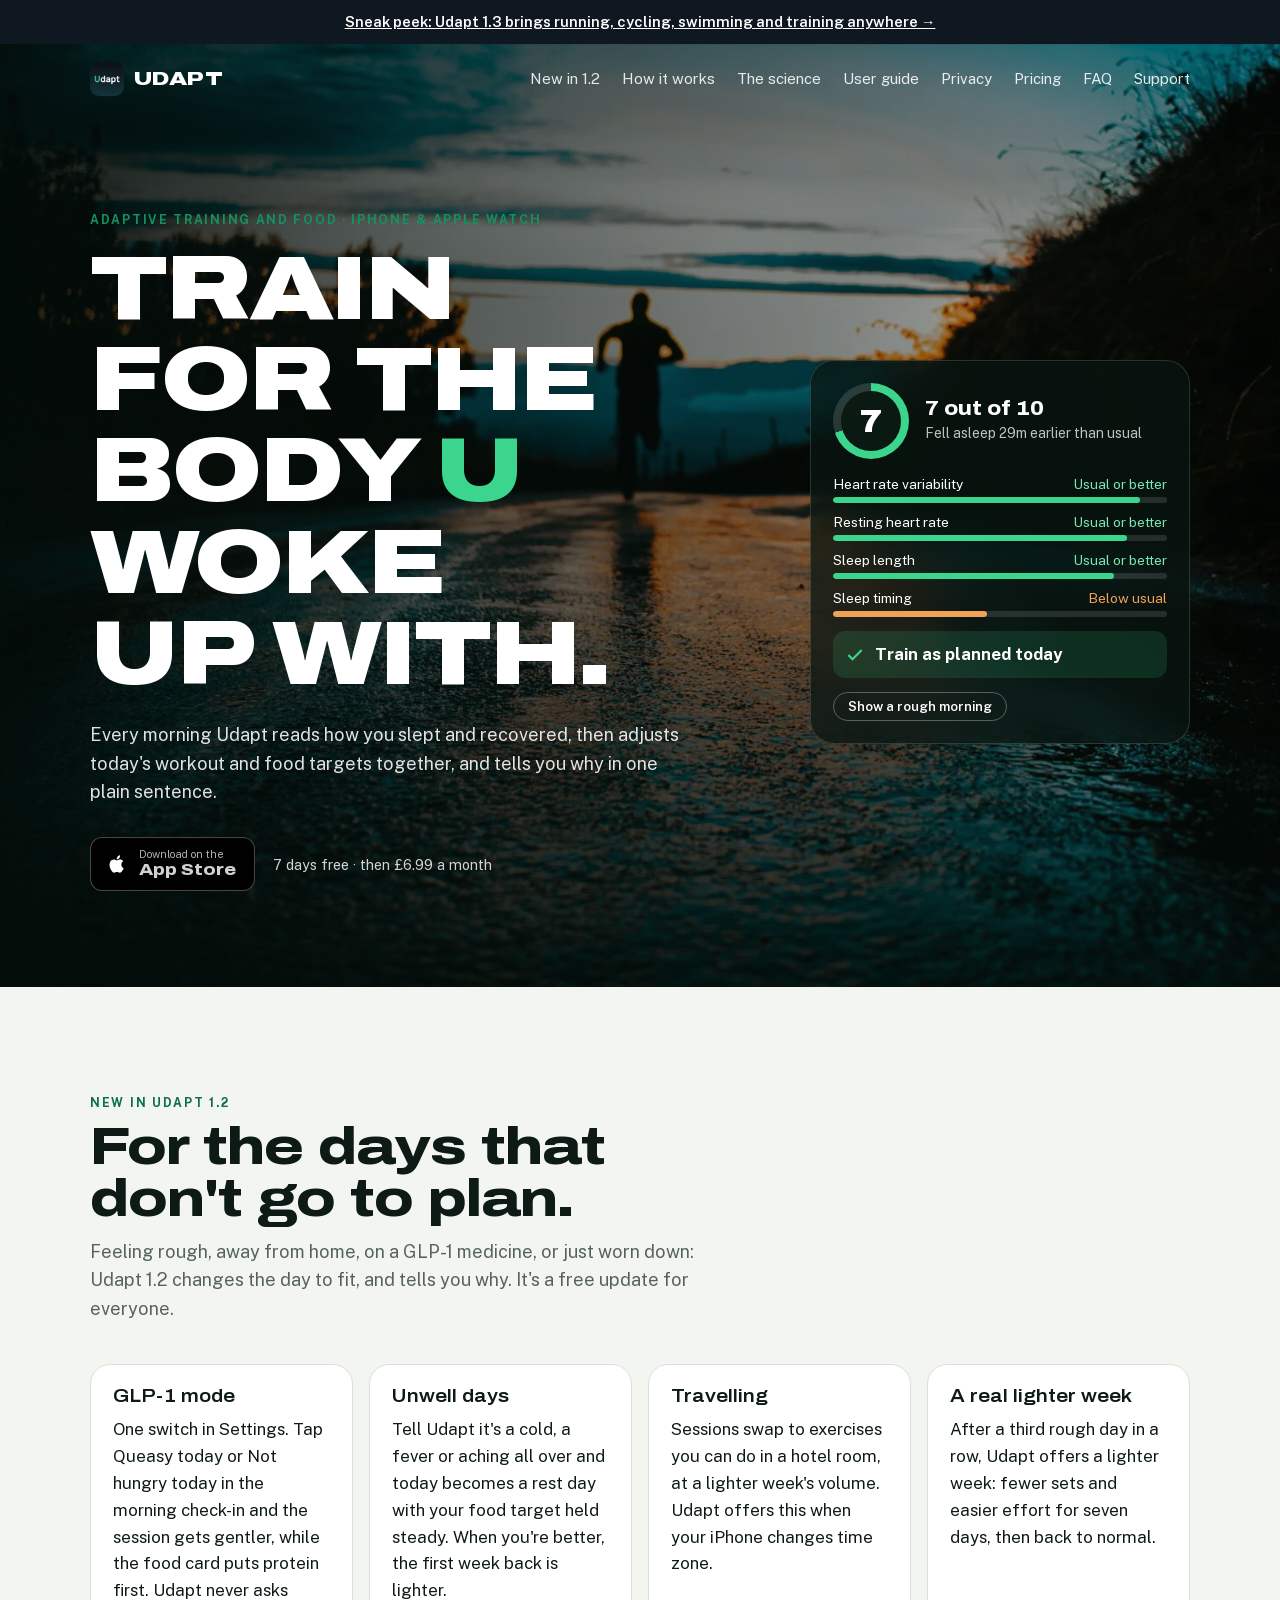
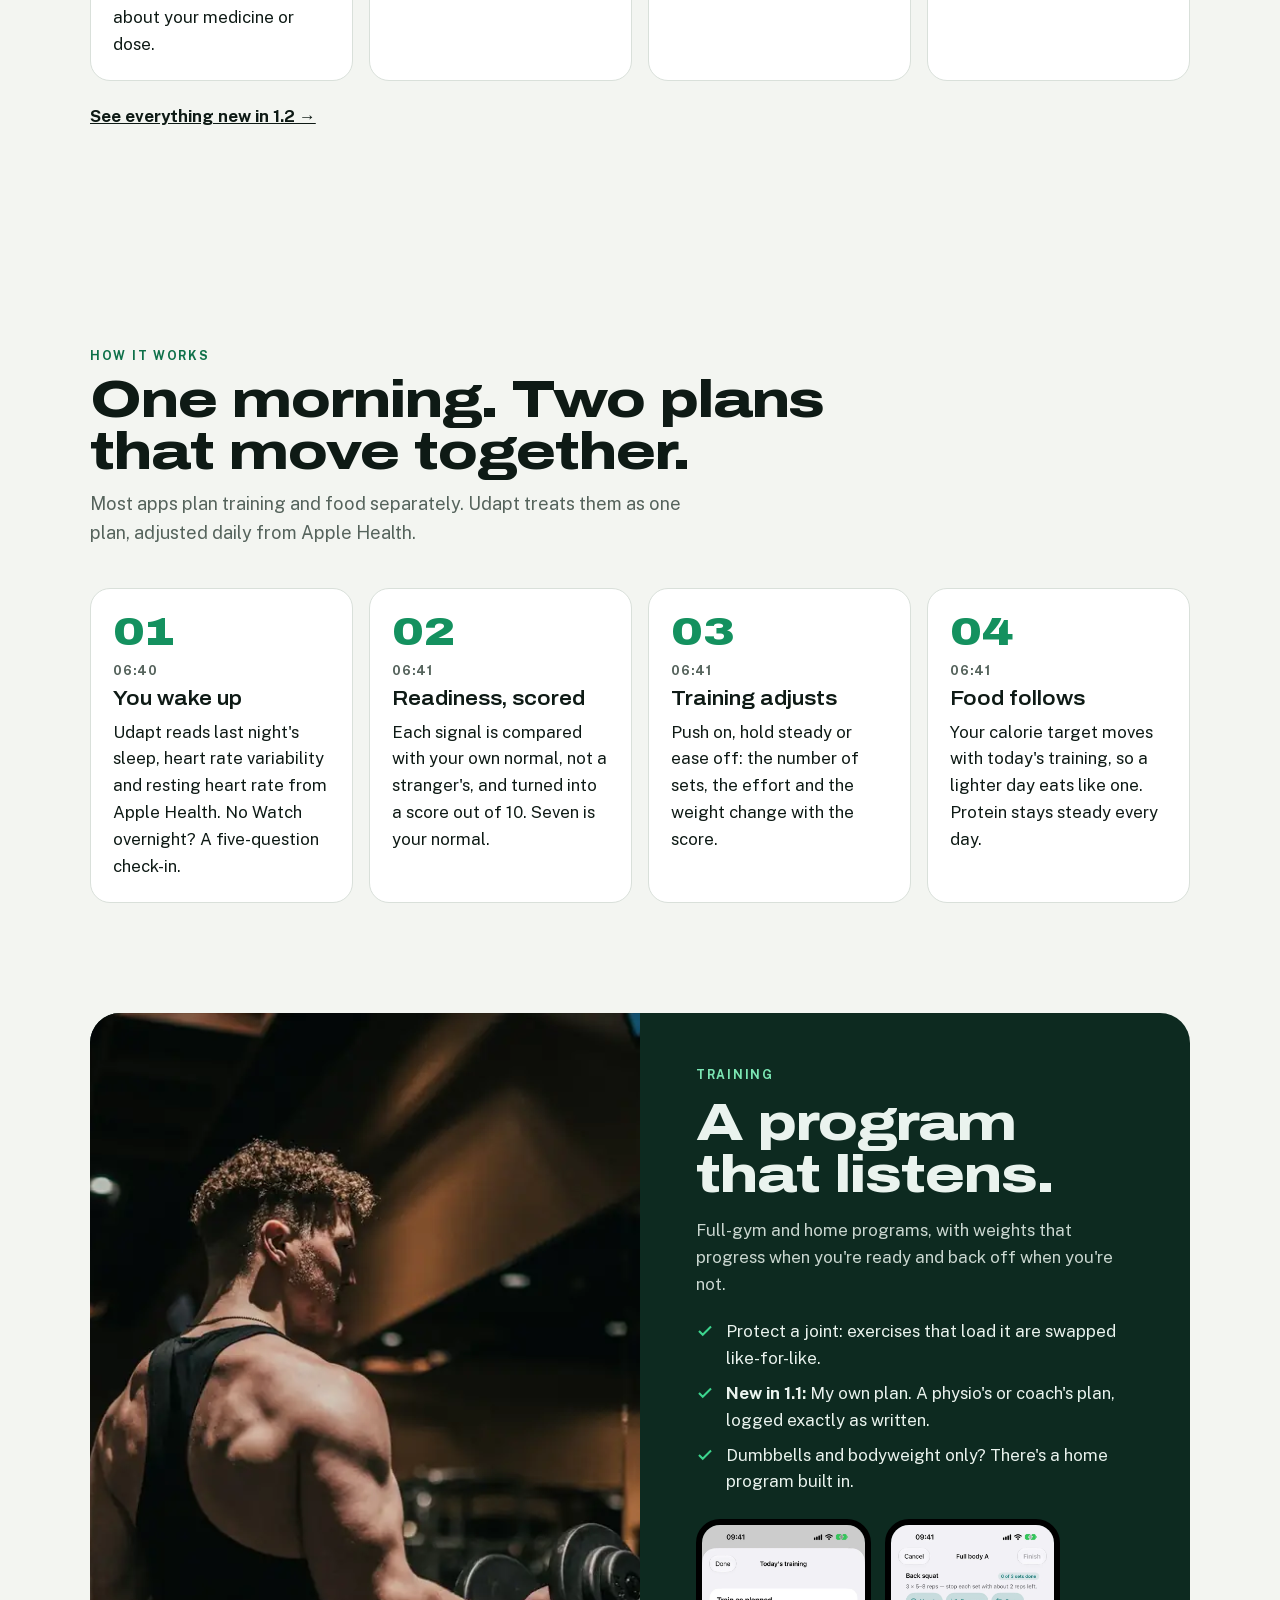
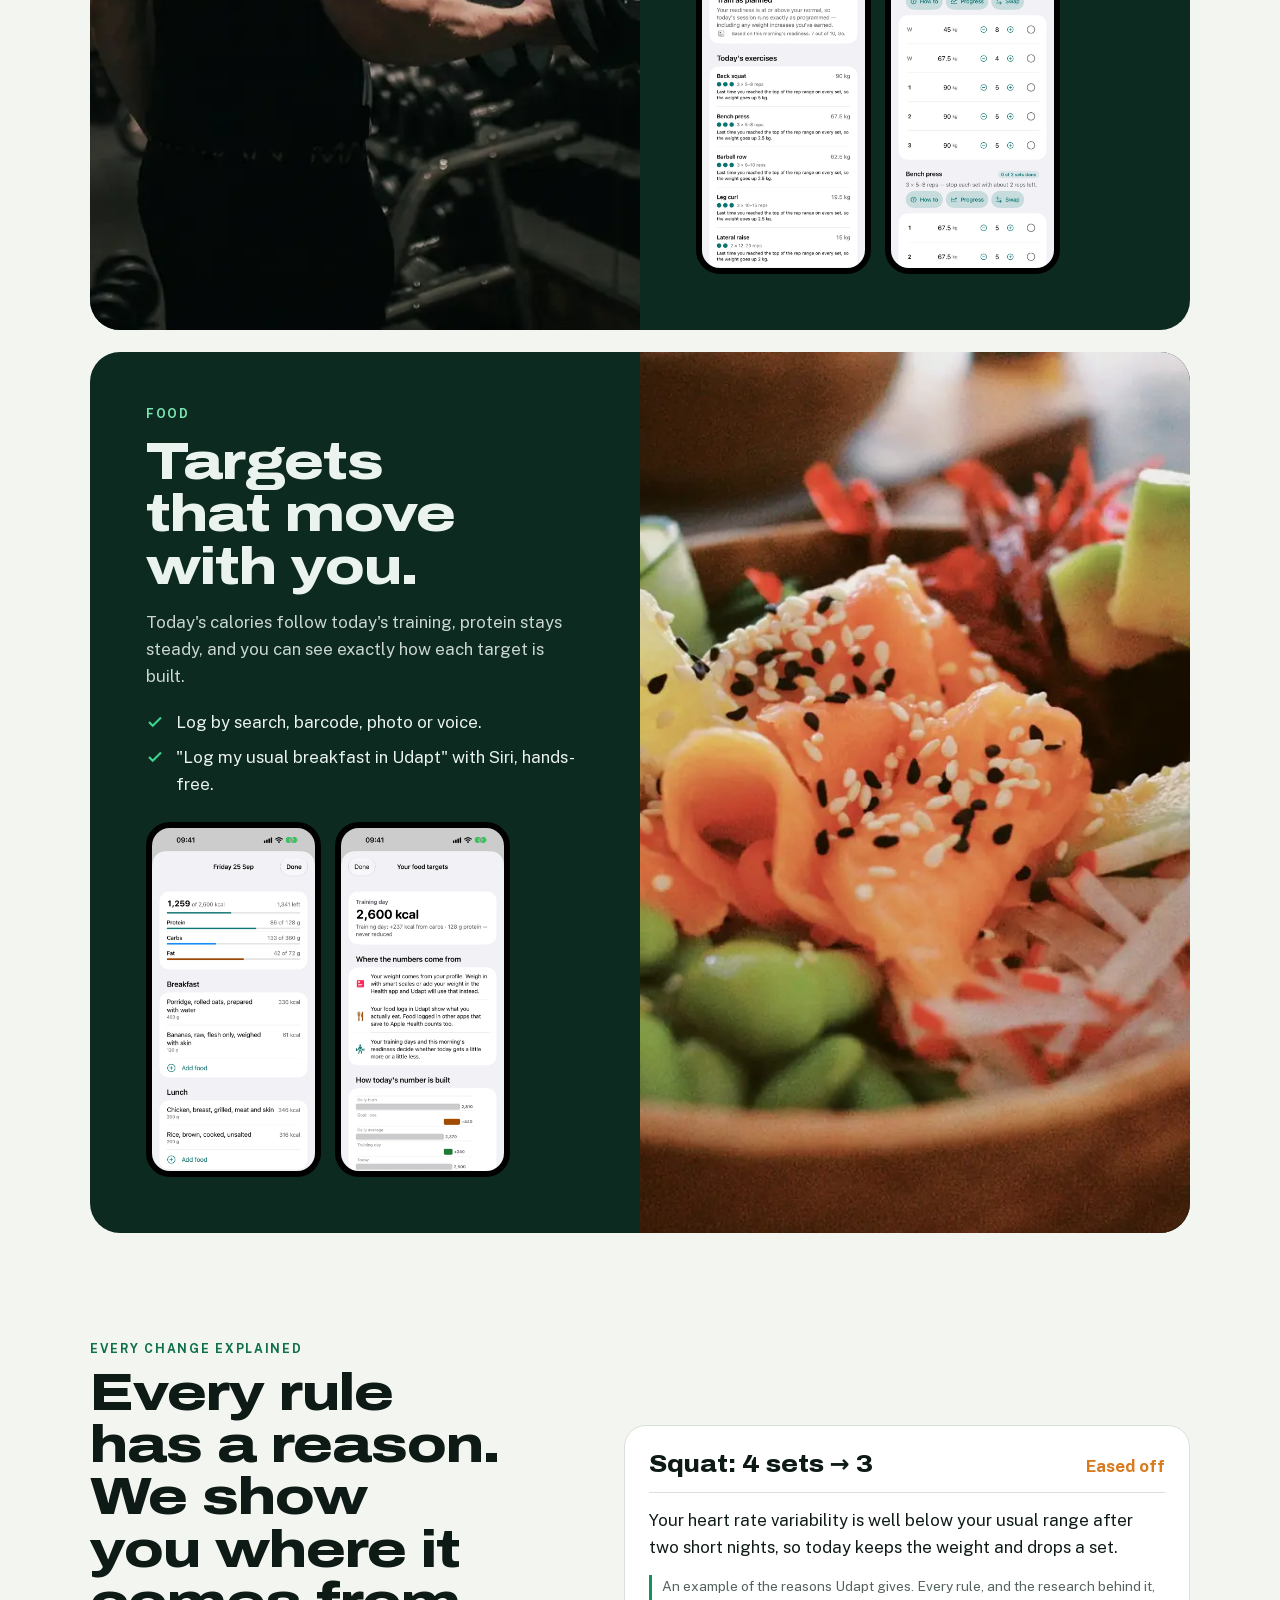
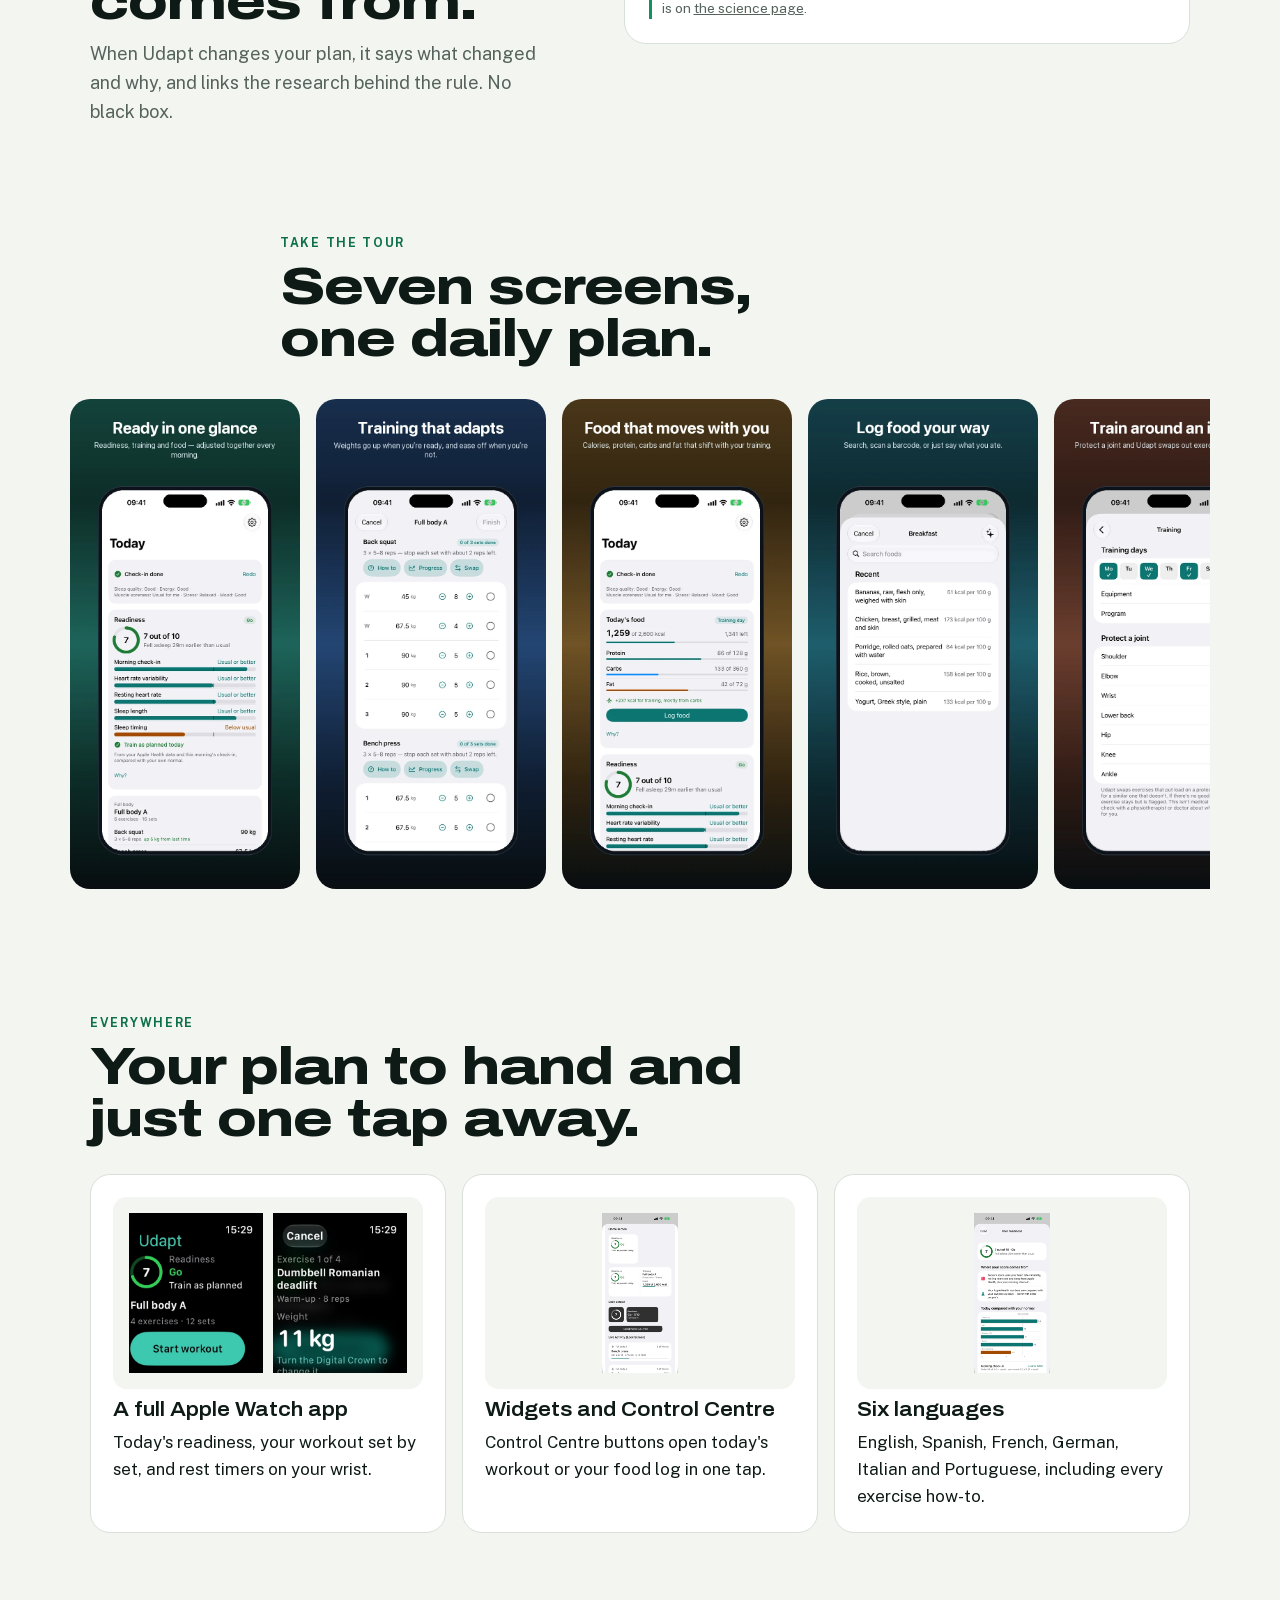
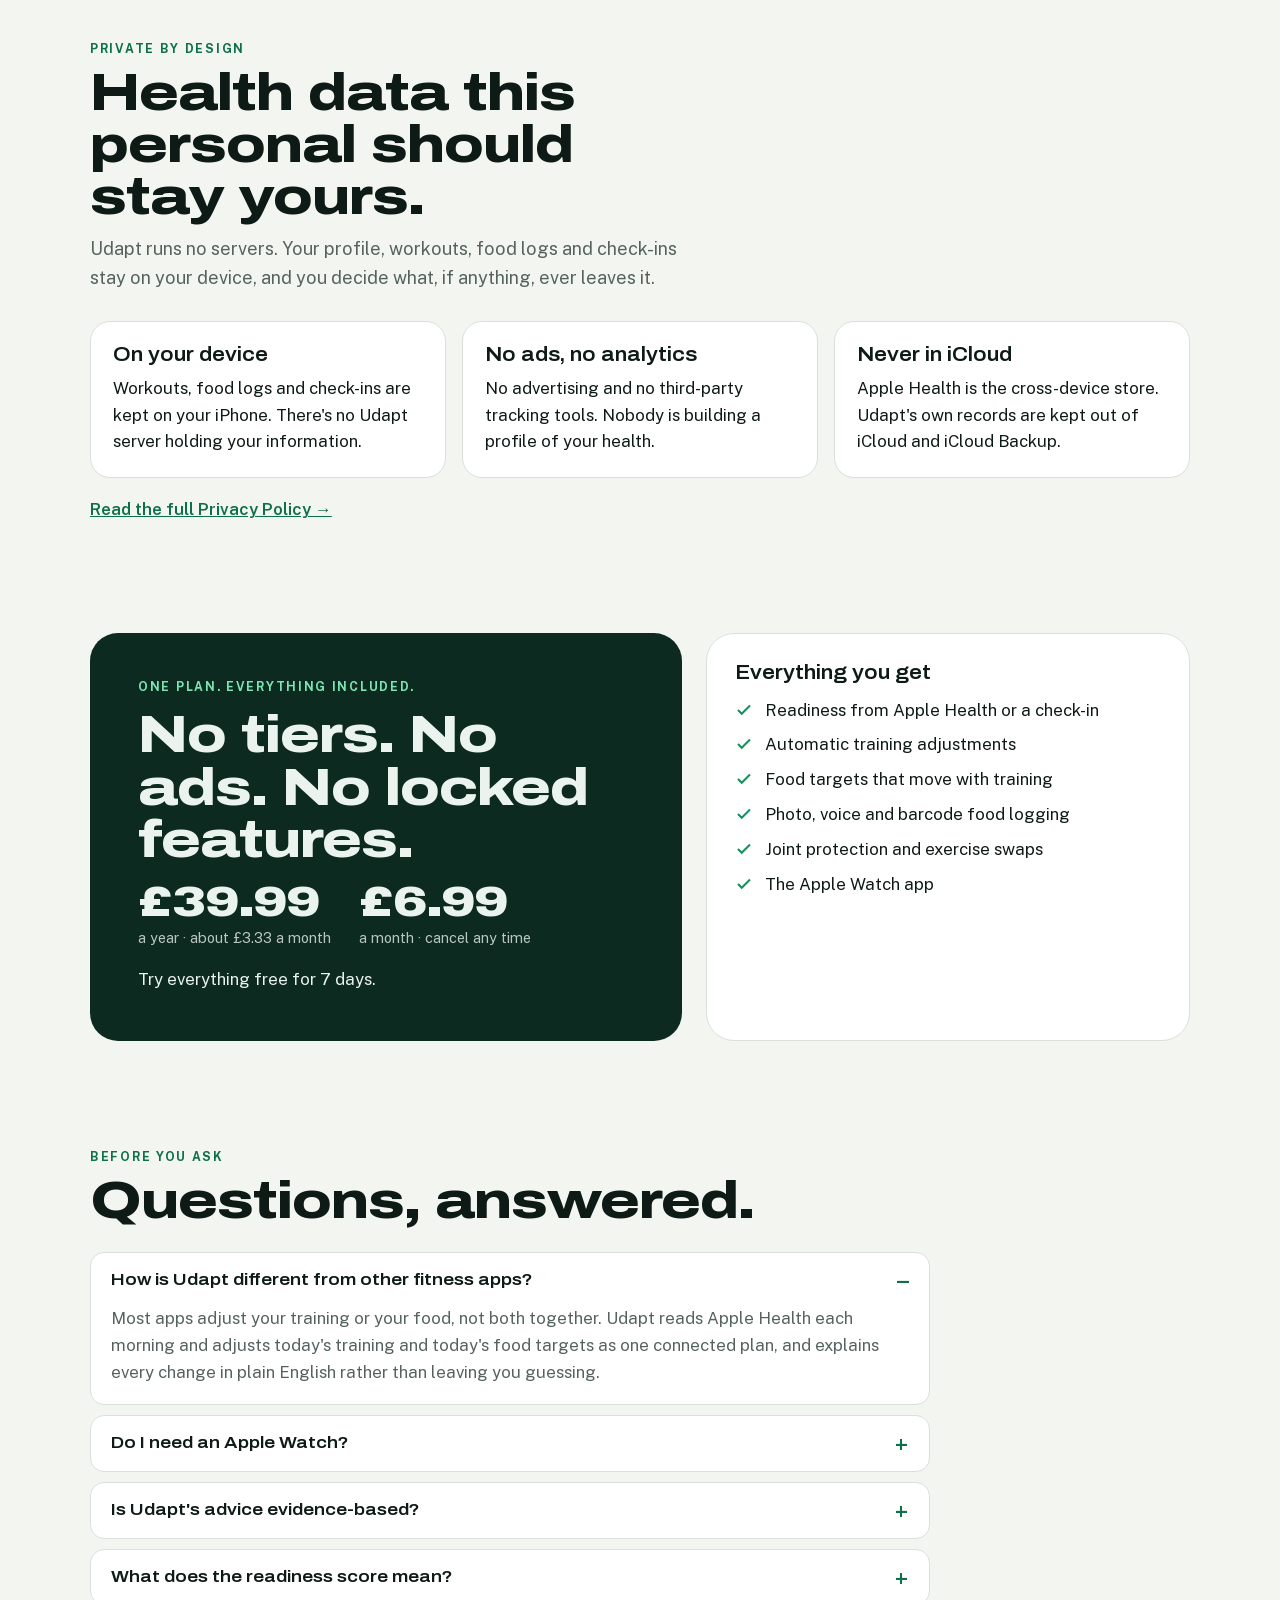
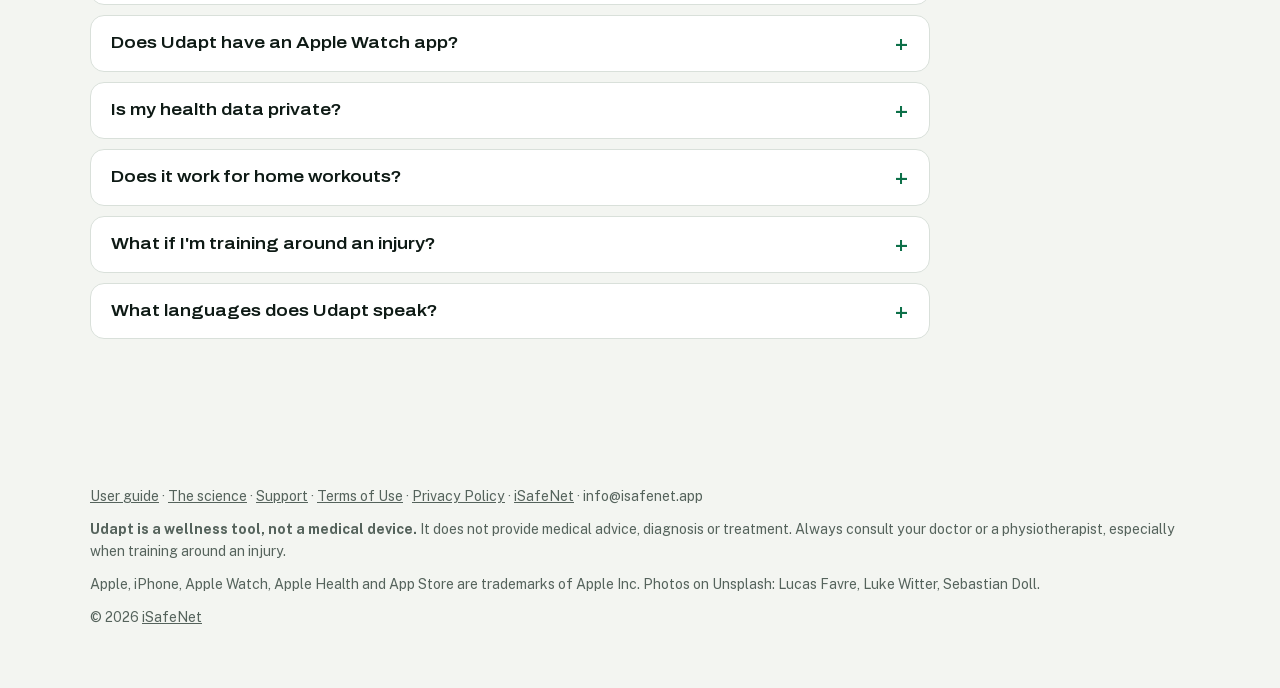
==== commit 45d7dade: "Merge branch 'peek-1.3'" ====
--- a/index.html
+++ b/index.html
@@ -4,7 +4,7 @@
 <meta charset="utf-8">
 <meta name="viewport" content="width=device-width,initial-scale=1,viewport-fit=cover">
 <title>Udapt: Adaptive Training &amp; Food Plan for iPhone</title>
-<meta name="description" content="Udapt plans your strength training, runs, rides and swims around how you've recovered each morning, with food targets and a plain-English reason for every change.">
+<meta name="description" content="Udapt reads Apple Health each morning and adjusts today's training and food targets together, with a plain-English reason for every change. Private, on-device.">
 <meta name="theme-color" content="#159b9a">
 <link rel="canonical" href="https://udapt.isafenet.app/">
 <link rel="icon" type="image/png" href="images/favicon.png">
@@ -23,9 +23,9 @@
 <meta name="twitter:title" content="Udapt: Adaptive Training &amp; Food Plan for iPhone">
 <meta name="twitter:description" content="One adaptive Daily Plan that reads Apple Health each morning and adjusts today's training and food targets together, with a plain-English reason for every change.">
 <meta name="twitter:image" content="https://udapt.isafenet.app/images/og.jpg">
-<script type="application/ld+json">{"@context": "https://schema.org", "@type": "SoftwareApplication", "name": "Udapt", "description": "One plan for strength training, runs, rides, swims and food targets, checked each morning against how you've recovered, with every change explained in plain English.", "applicationCategory": "HealthApplication", "operatingSystem": "iOS, watchOS", "url": "https://udapt.isafenet.app/", "downloadUrl": "https://apps.apple.com/app/udapt-workout-food-planner/id6815828206", "image": "https://udapt.isafenet.app/images/app-icon.png", "publisher": {"@type": "Organization", "@id": "https://isafenet.app/#organization", "name": "iSafeNet", "url": "https://isafenet.app/"}, "offers": [{"@type": "Offer", "name": "Monthly", "price": "6.99", "priceCurrency": "GBP"}, {"@type": "Offer", "name": "Annual", "price": "39.99", "priceCurrency": "GBP"}], "softwareVersion": "1.3", "featureList": ["Daily readiness from Apple Health or a morning check-in", "Training that eases off or progresses with readiness", "Running, cycling and swimming plans for your level", "Race goals from 5K to marathon", "Train at the gym, at home, with bands, in a hotel gym or on the floor", "Beginner, Intermediate and Experienced levels", "Food targets that learn your daily burn", "GLP-1 mode", "Menopause mode", "Unwell days and travelling", "Progress and personal records", "Joint protection with exercise swaps", "My own plan from a health or rehab team", "Apple Watch app, complications and widgets"]}</script>
+<script type="application/ld+json">{"@context": "https://schema.org", "@type": "SoftwareApplication", "name": "Udapt", "description": "One adaptive Daily Plan that reads Apple Health each morning and adjusts today's training and food targets together, explaining every change in plain English.", "applicationCategory": "HealthApplication", "operatingSystem": "iOS, watchOS", "url": "https://udapt.isafenet.app/", "downloadUrl": "https://apps.apple.com/app/udapt-workout-food-planner/id6815828206", "image": "https://udapt.isafenet.app/images/app-icon.png", "publisher": {"@type": "Organization", "@id": "https://isafenet.app/#organization", "name": "iSafeNet", "url": "https://isafenet.app/"}, "offers": [{"@type": "Offer", "name": "Monthly", "price": "6.99", "priceCurrency": "GBP"}, {"@type": "Offer", "name": "Annual", "price": "39.99", "priceCurrency": "GBP"}], "softwareVersion": "1.2", "featureList": ["Daily readiness score from Apple Health or a morning check-in", "Training that eases off or progresses with readiness", "Food targets that move with training days", "GLP-1 mode", "Unwell days with a gentle return", "Hotel-room sessions when travelling", "A real lighter week", "Joint protection with exercise swaps", "My own plan from a physio or rehab team", "Apple Watch app and widgets"]}</script>
 <script type="application/ld+json">{"@context": "https://schema.org", "@type": "WebSite", "name": "Udapt", "url": "https://udapt.isafenet.app/", "inLanguage": "en-GB"}</script>
-<script type="application/ld+json">{"@context": "https://schema.org", "@type": "FAQPage", "mainEntity": [{"@type": "Question", "name": "How is Udapt different from other fitness apps?", "acceptedAnswer": {"@type": "Answer", "text": "Udapt plans your strength training, your runs, rides or swims and your food targets as one plan, checks each morning how you've recovered, and explains every change in plain English, with the research behind it."}}, {"@type": "Question", "name": "Do I need an Apple Watch?", "acceptedAnswer": {"@type": "Answer", "text": "No. A four-question morning check-in gives you a readiness on its own, and runs and rides work on iPhone. With an Apple Watch, Udapt also uses your heart signals overnight, records swims in the water, and gives you the Watch app."}}, {"@type": "Question", "name": "Is Udapt's advice evidence-based?", "acceptedAnswer": {"@type": "Answer", "text": "Yes. Every rule comes from published research or official guidance, and each is labelled by how directly it applies: Direct, Applied, or Udapt's choice where no study sets a number. The Why? buttons in the app and the Science page show the sources."}}, {"@type": "Question", "name": "What does my readiness mean?", "acceptedAnswer": {"@type": "Answer", "text": "Go, Ease off or Recover, from two checks: your heart signals compared with your own last 10 readings, and your morning check-in. Each check outside your usual range moves the day down a step. There's no score out of 10, because no study gives one."}}, {"@type": "Question", "name": "Does Udapt plan running, cycling and swimming?", "acceptedAnswer": {"@type": "Answer", "text": "Yes: a nine-week run/walk plan, running towards a goal or a race, easy rides, and pool or open-water swims, at your level and on the days you choose, fitted around your strength training."}}, {"@type": "Question", "name": "Do other apps and devices count?", "acceptedAnswer": {"@type": "Answer", "text": "Yes. Runs, rides and swims that other apps and devices save to Apple Health count in your plan, alongside Udapt's own."}}, {"@type": "Question", "name": "Does Udapt have an Apple Watch app?", "acceptedAnswer": {"@type": "Answer", "text": "Yes, included with your subscription: the morning check-in, your readiness and plan, set logging with heart rate and a rest timer, runs, rides and swims, and complications for readiness, today's session and protein."}}, {"@type": "Question", "name": "Is my health data private?", "acceptedAnswer": {"@type": "Answer", "text": "Udapt is built on-device. Your health data, profile, workouts and food logs stay on your iPhone (and your own Apple Watch, if you use the Watch app), with one disclosed exception: scanning a barcode sends only the barcode number to Open Food Facts, a nonprofit food database."}}, {"@type": "Question", "name": "Does it work for home workouts?", "acceptedAnswer": {"@type": "Answer", "text": "Yes. Tell Udapt what you have, from a pair of dumbbells to a multi-gym, or train with resistance bands, in a hotel gym or on the floor. You choose where for each session."}}, {"@type": "Question", "name": "What if I'm training around an injury?", "acceptedAnswer": {"@type": "Answer", "text": "Flag a joint you're being careful with in Settings, and Udapt swaps out exercises that load it for a like-for-like alternative where one exists. It's not medical advice: always check with a doctor or health professional about what's safe for you. If your health or rehab team has given you an exercise plan, add it in My own plan: Udapt logs it exactly as it's written and never changes it."}}, {"@type": "Question", "name": "What languages does Udapt speak?", "acceptedAnswer": {"@type": "Answer", "text": "English, Spanish, French, German, Italian and Portuguese (Portugal and Brazil), including every exercise how-to. It follows your iPhone's language. Food search still uses English food names for now."}}]}</script>
+<script type="application/ld+json">{"@context": "https://schema.org", "@type": "FAQPage", "mainEntity": [{"@type": "Question", "name": "How is Udapt different from other fitness apps?", "acceptedAnswer": {"@type": "Answer", "text": "Most apps adjust your training or your food, not both together. Udapt reads Apple Health each morning and adjusts today's training and today's food targets as one connected plan, and explains every change in plain English rather than leaving you guessing."}}, {"@type": "Question", "name": "Do I need an Apple Watch?", "acceptedAnswer": {"@type": "Answer", "text": "No. Udapt works from a 5-question morning check-in if you don't wear a Watch overnight, and still adapts your plan from that alone. If you do have Apple Health data, it uses that too."}}, {"@type": "Question", "name": "Is Udapt's advice evidence-based?", "acceptedAnswer": {"@type": "Answer", "text": "Yes. Every rule is checked against published studies, and each one is labelled by how strong the evidence is, from strong evidence to our own design choice. The Why? buttons in the app and the Science page on this website show the sources."}}, {"@type": "Question", "name": "What does the readiness score mean?", "acceptedAnswer": {"@type": "Answer", "text": "A score out of 10 showing how recovered you look compared with your own normal, built from your Apple Health data (heart rate variability, resting heart rate and sleep) and your morning check-in. 7 means you are at your normal."}}, {"@type": "Question", "name": "Does Udapt have an Apple Watch app?", "acceptedAnswer": {"@type": "Answer", "text": "Yes, it is included with your subscription. Log sets with the Digital Crown, get a rest timer with a haptic when it is done, and see your readiness score on your watch face. You do not need to use it: your Watch already feeds Udapt through Apple Health either way."}}, {"@type": "Question", "name": "Is my health data private?", "acceptedAnswer": {"@type": "Answer", "text": "Udapt is built on-device. Your health data, profile, workouts and food logs stay on your iPhone (and your own Apple Watch, if you use the Watch app), with one disclosed exception: scanning a barcode sends only the barcode number to Open Food Facts, a nonprofit food database."}}, {"@type": "Question", "name": "Does it work for home workouts?", "acceptedAnswer": {"@type": "Answer", "text": "Yes — a dumbbells-and-bodyweight-only program variant is built in alongside the full-gym programs, and you can switch any time."}}, {"@type": "Question", "name": "What if I'm training around an injury?", "acceptedAnswer": {"@type": "Answer", "text": "Flag a joint you're being careful with in Settings, and Udapt swaps out exercises that load it for a like-for-like alternative where one exists. It's not medical advice — always check with a physiotherapist or doctor about what's safe for you. If a physio, doctor or rehab team has given you an exercise plan, add it in My own plan: Udapt logs it exactly as it's written and never changes it."}}, {"@type": "Question", "name": "What languages does Udapt speak?", "acceptedAnswer": {"@type": "Answer", "text": "English, Spanish, French, German, Italian and Portuguese (Portugal and Brazil), including every exercise how-to. It follows your iPhone's language. Food search still uses English food names for now."}}]}</script>
 <meta name="apple-itunes-app" content="app-id=6815828206">
 <link rel="preload" href="fonts/archivo-normal-latin.woff2" as="font" type="font/woff2" crossorigin>
 <style>
@@ -219,12 +219,12 @@
 </head>
 <body>
 
-<p style="margin:0;padding:10px 16px;text-align:center;background:#0f1720;color:#fff;font-weight:600;font-size:.92rem"><a href="udapt-1-3.html" style="color:#fff">New: Udapt 1.3 is out. Run, ride, swim and train anywhere &rarr;</a></p>
+<p style="margin:0;padding:10px 16px;text-align:center;background:#0f1720;color:#fff;font-weight:600;font-size:.92rem"><a href="udapt-1-3.html" style="color:#fff">Sneak peek: Udapt 1.3 brings running, cycling, swimming and training anywhere &rarr;</a></p>
 <div class="masthead">
 <div class="top">
   <div class="wrap">
     <a class="brand" href="#top"><img src="images/icon-192.png" alt="">Udapt</a>
-    <nav aria-label="Main"><a href="#new">New in 1.3</a><a href="#how">How it works</a><a href="science.html">The science</a><a href="guide.html">User guide</a><a href="#privacy">Privacy</a><a href="#pricing">Pricing</a><a href="#faq">FAQ</a><a href="support.html">Support</a></nav>
+    <nav aria-label="Main"><a href="#new">New in 1.2</a><a href="#how">How it works</a><a href="science.html">The science</a><a href="guide.html">User guide</a><a href="#privacy">Privacy</a><a href="#pricing">Pricing</a><a href="#faq">FAQ</a><a href="support.html">Support</a></nav>
   </div>
 </div>
 
@@ -233,7 +233,7 @@
     <div class="hero-copy">
       <p class="label">Adaptive training and food · iPhone &amp; Apple Watch</p>
       <h1>Train for the body <span class="u" aria-hidden="true">U</span><span class="vh">you</span> woke up with.</h1>
-      <p class="lede">Every morning Udapt checks how you've recovered, fits today's workout, run, ride or swim to it, and tells you why in one plain sentence.</p>
+      <p class="lede">Every morning Udapt reads how you slept and recovered, then adjusts today's workout and food targets together, and tells you why in one plain sentence.</p>
       <div class="cta">
         <a class="store" href="https://apps.apple.com/app/udapt-workout-food-planner/id6815828206"><svg viewBox="0 0 24 24" aria-hidden="true"><path d="M16.37 12.6c-.02-2.2 1.8-3.26 1.88-3.31-1.03-1.5-2.62-1.7-3.18-1.72-1.35-.14-2.64.8-3.33.8-.69 0-1.74-.78-2.87-.76-1.47.02-2.83.86-3.59 2.18-1.53 2.66-.39 6.6 1.1 8.75.73 1.05 1.6 2.24 2.73 2.2 1.1-.05 1.51-.71 2.84-.71 1.32 0 1.7.71 2.86.69 1.18-.02 1.93-1.07 2.65-2.13.84-1.22 1.18-2.4 1.2-2.46-.03-.01-2.28-.88-2.3-3.48zM14.2 6.13c.6-.73 1.01-1.75.9-2.76-.87.04-1.92.58-2.54 1.31-.56.65-1.05 1.68-.92 2.67.97.08 1.96-.49 2.56-1.22z"/></svg><span><small>Download on the</small><b>App Store</b></span></a>
         <span>7 days free · then £6.99 a month</span>
@@ -241,13 +241,14 @@
     </div>
     <div class="ready" aria-live="polite" id="ready">
       <div class="head">
-        <div class="gauge" id="gauge" style="--v:100"><span class="num" id="score" aria-hidden="true">&#10003;</span></div>
-        <div><b id="headline">Go</b><small id="sub">2 of 2 checks in your usual range</small></div>
+        <div class="gauge" id="gauge" style="--v:70"><span class="num" id="score">7</span></div>
+        <div><b id="headline">7 out of 10</b><small id="sub">Fell asleep 29m earlier than usual</small></div>
       </div>
       <div class="sig" id="sig">
-        <div><span>Heart signals</span><em>In your usual range</em><i style="--w:100%"></i></div>
-        <div><span>Tiredness and soreness</span><em>In your usual range</em><i style="--w:100%"></i></div>
-        <div><span>Sleep</span><em>7h 34m &middot; shown, not scored</em><i style="--w:95%"></i></div>
+        <div><span>Heart rate variability</span><em>Usual or better</em><i style="--w:92%"></i></div>
+        <div><span>Resting heart rate</span><em>Usual or better</em><i style="--w:88%"></i></div>
+        <div><span>Sleep length</span><em>Usual or better</em><i style="--w:84%"></i></div>
+        <div class="low"><span>Sleep timing</span><em>Below usual</em><i style="--w:46%"></i></div>
       </div>
       <p class="verdict"><svg viewBox="0 0 24 24"><path d="M20 6 9 17l-5-5"/></svg><span id="verdict">Train as planned today</span></p>
       <button type="button" id="swap">Show a rough morning</button>
@@ -259,17 +260,17 @@
 <section id="new" class="new12">
   <div class="wrap">
     <div class="head">
-      <p class="label">New in Udapt 1.3</p>
-      <h2>Run, ride, swim. Lift anywhere.</h2>
-      <p class="lede">Cardio planned around your strength training and how you've recovered, sessions that fit wherever you are, and a new Apple Watch app. It's a free update for everyone.</p>
+      <p class="label">New in Udapt 1.2</p>
+      <h2>For the days that don't go to plan.</h2>
+      <p class="lede">Feeling rough, away from home, on a GLP-1 medicine, or just worn down: Udapt 1.2 changes the day to fit, and tells you why. It's a free update for everyone.</p>
     </div>
     <div class="steps">
-      <div class="step"><h3>Run, ride, swim</h3><p>A nine-week run/walk plan, running towards a goal or a race, easy rides, and pool or open-water swims, on iPhone or Apple Watch.</p></div>
-      <div class="step"><h3>Train anywhere</h3><p>Gym, home (from dumbbells to a multi-gym), resistance bands, a hotel gym or just the floor: pick it for each session.</p></div>
-      <div class="step"><h3>Your level</h3><p>Beginner, Intermediate or Experienced, for strength and cardio. Udapt tells you when you're ready to move up.</p></div>
-      <div class="step"><h3>A new Watch app</h3><p>Your check-in, heart rate as you lift and rest, last time's weights, and every interval of a run, ride or swim.</p></div>
-    </div>
-    <p class="more"><a href="udapt-1-3.html">See everything new in 1.3 &rarr;</a></p>
+      <div class="step"><h3>GLP-1 mode</h3><p>One switch in Settings. Tap Queasy today or Not hungry today in the morning check-in and the session gets gentler, while the food card puts protein first. Udapt never asks about your medicine or dose.</p></div>
+      <div class="step"><h3>Unwell days</h3><p>Tell Udapt it's a cold, a fever or aching all over and today becomes a rest day with your food target held steady. When you're better, the first week back is lighter.</p></div>
+      <div class="step"><h3>Travelling</h3><p>Sessions swap to exercises you can do in a hotel room, at a lighter week's volume. Udapt offers this when your iPhone changes time zone.</p></div>
+      <div class="step"><h3>A real lighter week</h3><p>After a third rough day in a row, Udapt offers a lighter week: fewer sets and easier effort for seven days, then back to normal.</p></div>
+    </div>
+    <p class="more"><a href="udapt-1-2.html">See everything new in 1.2 &rarr;</a></p>
   </div>
 </section>
 
@@ -277,14 +278,14 @@
   <div class="wrap">
     <div class="head">
       <p class="label">How it works</p>
-      <h2>One morning. One plan that fits the day.</h2>
-      <p class="lede">Your strength sessions, your runs, rides or swims and your food targets, planned together and checked against how you've recovered.</p>
+      <h2>One morning. Two plans that move together.</h2>
+      <p class="lede">Most apps plan training and food separately. Udapt treats them as one plan, adjusted daily from Apple Health.</p>
     </div>
     <div class="steps">
-      <div class="step"><span class="time">06:40</span><h3>You wake up</h3><p>Udapt reads last night's heart rate variability and resting heart rate from Apple Health, and you answer a four-question check-in.</p></div>
-      <div class="step"><span class="time">06:41</span><h3>Readiness, checked</h3><p>Each check is compared with your own normal, not a stranger's: Go, Ease off or Recover, and how many checks are in range.</p></div>
-      <div class="step"><span class="time">06:41</span><h3>Training adjusts</h3><p>Push on, hold steady or ease off: the sets, effort and weight change with it, and a run or ride repeats rather than stepping up.</p></div>
-      <div class="step"><span class="time">06:41</span><h3>Food stays steady</h3><p>The same target every day, with protein first. After a month of logging, Udapt learns your real daily burn.</p></div>
+      <div class="step"><span class="time">06:40</span><h3>You wake up</h3><p>Udapt reads last night's sleep, heart rate variability and resting heart rate from Apple Health. No Watch overnight? A five-question check-in.</p></div>
+      <div class="step"><span class="time">06:41</span><h3>Readiness, scored</h3><p>Each signal is compared with your own normal, not a stranger's, and turned into a score out of 10. Seven is your normal.</p></div>
+      <div class="step"><span class="time">06:41</span><h3>Training adjusts</h3><p>Push on, hold steady or ease off: the number of sets, the effort and the weight change with the score.</p></div>
+      <div class="step"><span class="time">06:41</span><h3>Food follows</h3><p>Your calorie target moves with today's training, so a lighter day eats like one. Protein stays steady every day.</p></div>
     </div>
   </div>
 </section>
@@ -296,41 +297,26 @@
       <div class="copy">
         <p class="label">Training</p>
         <h2>A program that listens.</h2>
-        <p>Programmes for the gym, home or resistance bands, at your level, with weights that progress when you're ready and back off when you're not.</p>
+        <p>Full-gym and home programs, with weights that progress when you're ready and back off when you're not.</p>
         <ul class="ticks">
           <li><svg viewBox="0 0 24 24"><path d="M20 6 9 17l-5-5"/></svg><span>Protect a joint: exercises that load it are swapped like-for-like.</span></li>
-          <li><svg viewBox="0 0 24 24"><path d="M20 6 9 17l-5-5"/></svg><span>My own plan: a plan from your health or rehab team, logged exactly as written.</span></li>
-          <li><svg viewBox="0 0 24 24"><path d="M20 6 9 17l-5-5"/></svg><span>Train at the gym, at home, with bands, in a hotel gym or on the floor: pick it for each session.</span></li>
+          <li><svg viewBox="0 0 24 24"><path d="M20 6 9 17l-5-5"/></svg><span><b>New in 1.1:</b> My own plan. A physio's or coach's plan, logged exactly as written.</span></li>
+          <li><svg viewBox="0 0 24 24"><path d="M20 6 9 17l-5-5"/></svg><span>Dumbbells and bodyweight only? There's a home program built in.</span></li>
         </ul>
-        <div class="shots"><img src="images/flat-v13-anywhere.webp" alt="Today's training with resistance bands" loading="lazy"><img src="images/flat13-workout.webp" alt="Workout in progress" loading="lazy"></div>
+        <div class="shots"><img src="images/flat-training.webp" alt="Training plan screen" loading="lazy"><img src="images/flat-workout.webp" alt="Workout in progress" loading="lazy"></div>
       </div>
     </article>
-    <article class="split flip" id="cardio">
-      <div class="photo" style="background-image:url(images/photo-v13-swim.webp)" role="img" aria-label="A swimmer in a pool lane"></div>
-      <div class="copy">
-        <p class="label">Running, cycling and swimming</p>
-        <h2>Cardio that fits your training.</h2>
-        <p>Pick your days and your level, and Udapt plans around your strength sessions and how you've recovered.</p>
-        <ul class="ticks">
-          <li><svg viewBox="0 0 24 24"><path d="M20 6 9 17l-5-5"/></svg><span>A nine-week run/walk plan, or running towards a goal or a race from 5K to marathon.</span></li>
-          <li><svg viewBox="0 0 24 24"><path d="M20 6 9 17l-5-5"/></svg><span>Easy rides, and pool or open-water swims.</span></li>
-          <li><svg viewBox="0 0 24 24"><path d="M20 6 9 17l-5-5"/></svg><span>Spoken cues on iPhone, or the whole session on Apple Watch, saved to Apple Health.</span></li>
-          <li><svg viewBox="0 0 24 24"><path d="M20 6 9 17l-5-5"/></svg><span>Runs, rides and swims from other apps and devices count too.</span></li>
-        </ul>
-        <div class="shots"><img src="images/flat-v13-run.webp" alt="Today's run with a race countdown" loading="lazy"></div>
-      </div>
-    </article>
-    <article class="split" id="food">
+    <article class="split flip" id="food">
       <div class="photo" style="background-image:url(images/photo-food.webp)" role="img" aria-label="A salmon poke bowl with edamame and avocado"></div>
       <div class="copy">
         <p class="label">Food</p>
-        <h2>Targets that learn your body.</h2>
-        <p>The same calorie target every day, protein first, and once you've weighed in and logged for a month, Udapt learns what your body really burns.</p>
+        <h2>Targets that move with you.</h2>
+        <p>Today's calories follow today's training, protein stays steady, and you can see exactly how each target is built.</p>
         <ul class="ticks">
           <li><svg viewBox="0 0 24 24"><path d="M20 6 9 17l-5-5"/></svg><span>Log by search, barcode, photo or voice.</span></li>
           <li><svg viewBox="0 0 24 24"><path d="M20 6 9 17l-5-5"/></svg><span>"Log my usual breakfast in Udapt" with Siri, hands-free.</span></li>
         </ul>
-        <div class="shots"><img src="images/flat-food.webp" alt="Food log screen" loading="lazy"><img src="images/flat13-fuel.webp" alt="Food target explained" loading="lazy"></div>
+        <div class="shots"><img src="images/flat-food.webp" alt="Food log screen" loading="lazy"><img src="images/flat-fuel.webp" alt="Food target explained" loading="lazy"></div>
       </div>
     </article>
   </div>
@@ -345,7 +331,7 @@
     </div>
     <div class="reason">
       <div class="change"><b>Squat: 4 sets → 3</b><span class="delta">Eased off</span></div>
-      <p>Your heart signals are below your usual range this morning, so today keeps the weight, drops a set and stops each one with about 3 reps in the tank.</p>
+      <p>Your heart rate variability is well below your usual range after two short nights, so today keeps the weight and drops a set.</p>
       <cite>An example of the reasons Udapt gives. Every rule, and the research behind it, is on <a href="science.html" style="color:inherit">the science page</a>.</cite>
     </div>
   </div>
@@ -354,13 +340,13 @@
 <section style="padding-top:0" aria-labelledby="tour">
   <div class="wrap head" style="margin-bottom:28px"><p class="label">Take the tour</p><h2 id="tour">Seven screens, one daily plan.</h2></div>
   <div class="strip" tabindex="0" aria-label="App screenshots, scroll sideways">
-    <img src="images/flat13-today.webp" alt="Today: readiness and training" loading="lazy">
-    <img src="images/flat13-readiness.webp" alt="Your readiness explained" loading="lazy">
-    <img src="images/flat13-workout.webp" alt="A workout" loading="lazy">
-    <img src="images/flat-v13-run.webp" alt="Today's run" loading="lazy">
-    <img src="images/flat-v13-anywhere.webp" alt="Training anywhere" loading="lazy">
-    <img src="images/flat-v13-progress.webp" alt="Progress" loading="lazy">
-    <img src="images/flat13-fuel.webp" alt="Food targets explained" loading="lazy">
+    <img src="images/01-ready-in-one-glance.webp" alt="Ready in one glance" loading="lazy">
+    <img src="images/02-training-that-adapts.webp" alt="Training that adapts" loading="lazy">
+    <img src="images/03-food-that-moves-with-you.webp" alt="Food that moves with you" loading="lazy">
+    <img src="images/04-log-food-your-way.webp" alt="Log food your way" loading="lazy">
+    <img src="images/05-train-around-an-injury.webp" alt="Train around an injury" loading="lazy">
+    <img src="images/06-home-or-gym.webp" alt="Home or gym" loading="lazy">
+    <img src="images/07-every-change-explained.webp" alt="Every change explained" loading="lazy">
   </div>
 </section>
 
@@ -368,9 +354,9 @@
   <div class="wrap">
     <div class="head" style="margin-bottom:28px"><p class="label">Everywhere</p><h2>Your plan to hand and just one tap away.</h2></div>
     <div class="extras">
-      <div class="extra"><div class="pics"><img src="images/watch-v13-today.webp" alt="Apple Watch: readiness and today's workout" loading="lazy"><img src="images/watch-v13-intervals.webp" alt="Apple Watch: a run's intervals" loading="lazy"></div><h3>A new Apple Watch app</h3><p>Your check-in, heart rate as you lift and rest, and every run, ride and swim, with complications for today.</p></div>
+      <div class="extra"><div class="pics"><img src="images/watch-today.webp" alt="Apple Watch today screen" loading="lazy"><img src="images/watch-workout.webp" alt="Apple Watch workout" loading="lazy"></div><h3>A full Apple Watch app</h3><p>Today's readiness, your workout set by set, and rest timers on your wrist.</p></div>
       <div class="extra"><div class="pics"><img src="images/flat-widgets.webp" alt="Widgets" loading="lazy"></div><h3>Widgets and Control Centre</h3><p>Control Centre buttons open today's workout or your food log in one tap.</p></div>
-      <div class="extra"><div class="pics"><img src="images/flat13-readiness.webp" alt="Readiness detail" loading="lazy"></div><h3>Six languages</h3><p>English, Spanish, French, German, Italian and Portuguese, including every exercise how-to.</p></div>
+      <div class="extra"><div class="pics"><img src="images/flat-readiness.webp" alt="Readiness detail" loading="lazy"></div><h3>Six languages</h3><p>English, Spanish, French, German, Italian and Portuguese, including every exercise how-to.</p></div>
     </div>
   </div>
 </section>
@@ -380,7 +366,7 @@
     <div class="head" style="margin-bottom:28px"><p class="label">Private by design</p><h2>Health data this personal should stay yours.</h2>
       <p class="lede">Udapt runs no servers. Your profile, workouts, food logs and check-ins stay on your device, and you decide what, if anything, ever leaves it.</p></div>
     <div class="extras">
-      <div class="extra"><h3>On your device</h3><p>Workouts, runs, food logs and check-ins are kept on your iPhone. There's no Udapt server holding your information.</p></div>
+      <div class="extra"><h3>On your device</h3><p>Workouts, food logs and check-ins are kept on your iPhone. There's no Udapt server holding your information.</p></div>
       <div class="extra"><h3>No ads, no analytics</h3><p>No advertising and no third-party tracking tools. Nobody is building a profile of your health.</p></div>
       <div class="extra"><h3>Never in iCloud</h3><p>Apple Health is the cross-device store. Udapt's own records are kept out of iCloud and iCloud Backup.</p></div>
     </div>
@@ -404,9 +390,7 @@
       <ul class="ticks" style="margin-top:14px">
         <li><svg viewBox="0 0 24 24" style="stroke:var(--go)"><path d="M20 6 9 17l-5-5"/></svg><span>Readiness from Apple Health or a check-in</span></li>
         <li><svg viewBox="0 0 24 24" style="stroke:var(--go)"><path d="M20 6 9 17l-5-5"/></svg><span>Automatic training adjustments</span></li>
-        <li><svg viewBox="0 0 24 24" style="stroke:var(--go)"><path d="M20 6 9 17l-5-5"/></svg><span>Running, cycling and swimming plans</span></li>
-        <li><svg viewBox="0 0 24 24" style="stroke:var(--go)"><path d="M20 6 9 17l-5-5"/></svg><span>Progress and personal records</span></li>
-        <li><svg viewBox="0 0 24 24" style="stroke:var(--go)"><path d="M20 6 9 17l-5-5"/></svg><span>Food targets that learn your daily burn</span></li>
+        <li><svg viewBox="0 0 24 24" style="stroke:var(--go)"><path d="M20 6 9 17l-5-5"/></svg><span>Food targets that move with training</span></li>
         <li><svg viewBox="0 0 24 24" style="stroke:var(--go)"><path d="M20 6 9 17l-5-5"/></svg><span>Photo, voice and barcode food logging</span></li>
         <li><svg viewBox="0 0 24 24" style="stroke:var(--go)"><path d="M20 6 9 17l-5-5"/></svg><span>Joint protection and exercise swaps</span></li>
         <li><svg viewBox="0 0 24 24" style="stroke:var(--go)"><path d="M20 6 9 17l-5-5"/></svg><span>The Apple Watch app</span></li>
@@ -419,16 +403,14 @@
   <div class="wrap">
     <div class="head" style="margin-bottom:24px"><p class="label">Before you ask</p><h2>Questions, answered.</h2></div>
     <div class="faq">
-      <details open><summary>How is Udapt different from other fitness apps?</summary><p>Udapt plans your strength training, your runs, rides or swims and your food targets as one plan, checks each morning how you&#x27;ve recovered, and explains every change in plain English, with the research behind it.</p></details>
-      <details><summary>Do I need an Apple Watch?</summary><p>No. A four-question morning check-in gives you a readiness on its own, and runs and rides work on iPhone. With an Apple Watch, Udapt also uses your heart signals overnight, records swims in the water, and gives you the Watch app.</p></details>
-      <details><summary>Is Udapt&#x27;s advice evidence-based?</summary><p>Yes. Every rule comes from published research or official guidance, and each is labelled by how directly it applies: Direct, Applied, or Udapt&#x27;s choice where no study sets a number. The Why? buttons in the app and the Science page show the sources.</p></details>
-      <details><summary>What does my readiness mean?</summary><p>Go, Ease off or Recover, from two checks: your heart signals compared with your own last 10 readings, and your morning check-in. Each check outside your usual range moves the day down a step. There&#x27;s no score out of 10, because no study gives one.</p></details>
-      <details><summary>Does Udapt plan running, cycling and swimming?</summary><p>Yes: a nine-week run/walk plan, running towards a goal or a race, easy rides, and pool or open-water swims, at your level and on the days you choose, fitted around your strength training.</p></details>
-      <details><summary>Do other apps and devices count?</summary><p>Yes. Runs, rides and swims that other apps and devices save to Apple Health count in your plan, alongside Udapt&#x27;s own.</p></details>
-      <details><summary>Does Udapt have an Apple Watch app?</summary><p>Yes, included with your subscription: the morning check-in, your readiness and plan, set logging with heart rate and a rest timer, runs, rides and swims, and complications for readiness, today&#x27;s session and protein.</p></details>
+      <details open><summary>How is Udapt different from other fitness apps?</summary><p>Most apps adjust your training or your food, not both together. Udapt reads Apple Health each morning and adjusts today&#x27;s training and today&#x27;s food targets as one connected plan, and explains every change in plain English rather than leaving you guessing.</p></details>
+      <details><summary>Do I need an Apple Watch?</summary><p>No. Udapt works from a 5-question morning check-in if you don&#x27;t wear a Watch overnight, and still adapts your plan from that alone. If you do have Apple Health data, it uses that too.</p></details>
+      <details><summary>Is Udapt&#x27;s advice evidence-based?</summary><p>Yes. Every rule is checked against published studies, and each one is labelled by how strong the evidence is, from strong evidence to our own design choice. The Why? buttons in the app and the Science page on this website show the sources.</p></details>
+      <details><summary>What does the readiness score mean?</summary><p>A score out of 10 showing how recovered you look compared with your own normal, built from your Apple Health data (heart rate variability, resting heart rate and sleep) and your morning check-in. 7 means you are at your normal.</p></details>
+      <details><summary>Does Udapt have an Apple Watch app?</summary><p>Yes, it is included with your subscription. Log sets with the Digital Crown, get a rest timer with a haptic when it is done, and see your readiness score on your watch face. You do not need to use it: your Watch already feeds Udapt through Apple Health either way.</p></details>
       <details><summary>Is my health data private?</summary><p>Udapt is built on-device. Your health data, profile, workouts and food logs stay on your iPhone (and your own Apple Watch, if you use the Watch app), with one disclosed exception: scanning a barcode sends only the barcode number to Open Food Facts, a nonprofit food database.</p></details>
-      <details><summary>Does it work for home workouts?</summary><p>Yes. Tell Udapt what you have, from a pair of dumbbells to a multi-gym, or train with resistance bands, in a hotel gym or on the floor. You choose where for each session.</p></details>
-      <details><summary>What if I&#x27;m training around an injury?</summary><p>Flag a joint you&#x27;re being careful with in Settings, and Udapt swaps out exercises that load it for a like-for-like alternative where one exists. It&#x27;s not medical advice: always check with a doctor or health professional about what&#x27;s safe for you. If your health or rehab team has given you an exercise plan, add it in My own plan: Udapt logs it exactly as it&#x27;s written and never changes it.</p></details>
+      <details><summary>Does it work for home workouts?</summary><p>Yes — a dumbbells-and-bodyweight-only program variant is built in alongside the full-gym programs, and you can switch any time.</p></details>
+      <details><summary>What if I&#x27;m training around an injury?</summary><p>Flag a joint you&#x27;re being careful with in Settings, and Udapt swaps out exercises that load it for a like-for-like alternative where one exists. It&#x27;s not medical advice — always check with a physiotherapist or doctor about what&#x27;s safe for you. If a physio, doctor or rehab team has given you an exercise plan, add it in My own plan: Udapt logs it exactly as it&#x27;s written and never changes it.</p></details>
       <details><summary>What languages does Udapt speak?</summary><p>English, Spanish, French, German, Italian and Portuguese (Portugal and Brazil), including every exercise how-to. It follows your iPhone&#x27;s language. Food search still uses English food names for now.</p></details>
     </div>
   </div>
@@ -438,17 +420,17 @@
   <div class="wrap">
     <p><a href="guide.html">User guide</a> · <a href="science.html">The science</a> · <a href="support.html">Support</a> · <a href="terms.html">Terms of Use</a> · <a href="privacy.html">Privacy Policy</a> · <a href="https://isafenet.app/">iSafeNet</a> · info@isafenet.app</p>
     <p><b>Udapt is a wellness tool, not a medical device.</b> It does not provide medical advice, diagnosis or treatment. Always consult your doctor or a physiotherapist, especially when training around an injury.</p>
-    <p>Apple, iPhone, Apple Watch, Apple Health and App Store are trademarks of Apple Inc. Photos on Unsplash: Lucas Favre, Luke Witter, Sebastian Doll, CHUTTERSNAP.</p>
+    <p>Apple, iPhone, Apple Watch, Apple Health and App Store are trademarks of Apple Inc. Photos on Unsplash: Lucas Favre, Luke Witter, Sebastian Doll.</p>
     <p>&copy; 2026 <a href="https://isafenet.app/">iSafeNet</a></p>
   </div>
 </footer>
 
 <script>
 (function(){
-  var good = {v:100, s:"\u2713", h:"Go", sub:"2 of 2 checks in your usual range", verdict:"Train as planned today",
-    rows:[["In your usual range",100,0],["In your usual range",100,0],["7h 34m \u00b7 shown, not scored",95,0]]};
-  var rough = {v:50, s:"\u2193", h:"Ease off", sub:"1 of 2 checks in your usual range", verdict:"Ease off: same weight, a third fewer sets",
-    rows:[["Below your usual range",40,1],["In your usual range",100,0],["5h 50m \u00b7 shown, not scored",72,0]]};
+  var good = {v:70, s:"7", h:"7 out of 10", sub:"Fell asleep 29m earlier than usual", verdict:"Train as planned today",
+    rows:[["Usual or better",92,0],["Usual or better",88,0],["Usual or better",84,0],["Below usual",46,1]]};
+  var rough = {v:40, s:"4", h:"4 out of 10", sub:"Two short nights in a row", verdict:"Ease off: same weight, one set fewer",
+    rows:[["Below usual",38,1],["Usual or better",80,0],["Below usual",42,1],["Below usual",35,1]]};
   var state = good, btn = document.getElementById("swap");
   function show(d){
     document.getElementById("gauge").style.setProperty("--v", d.v);
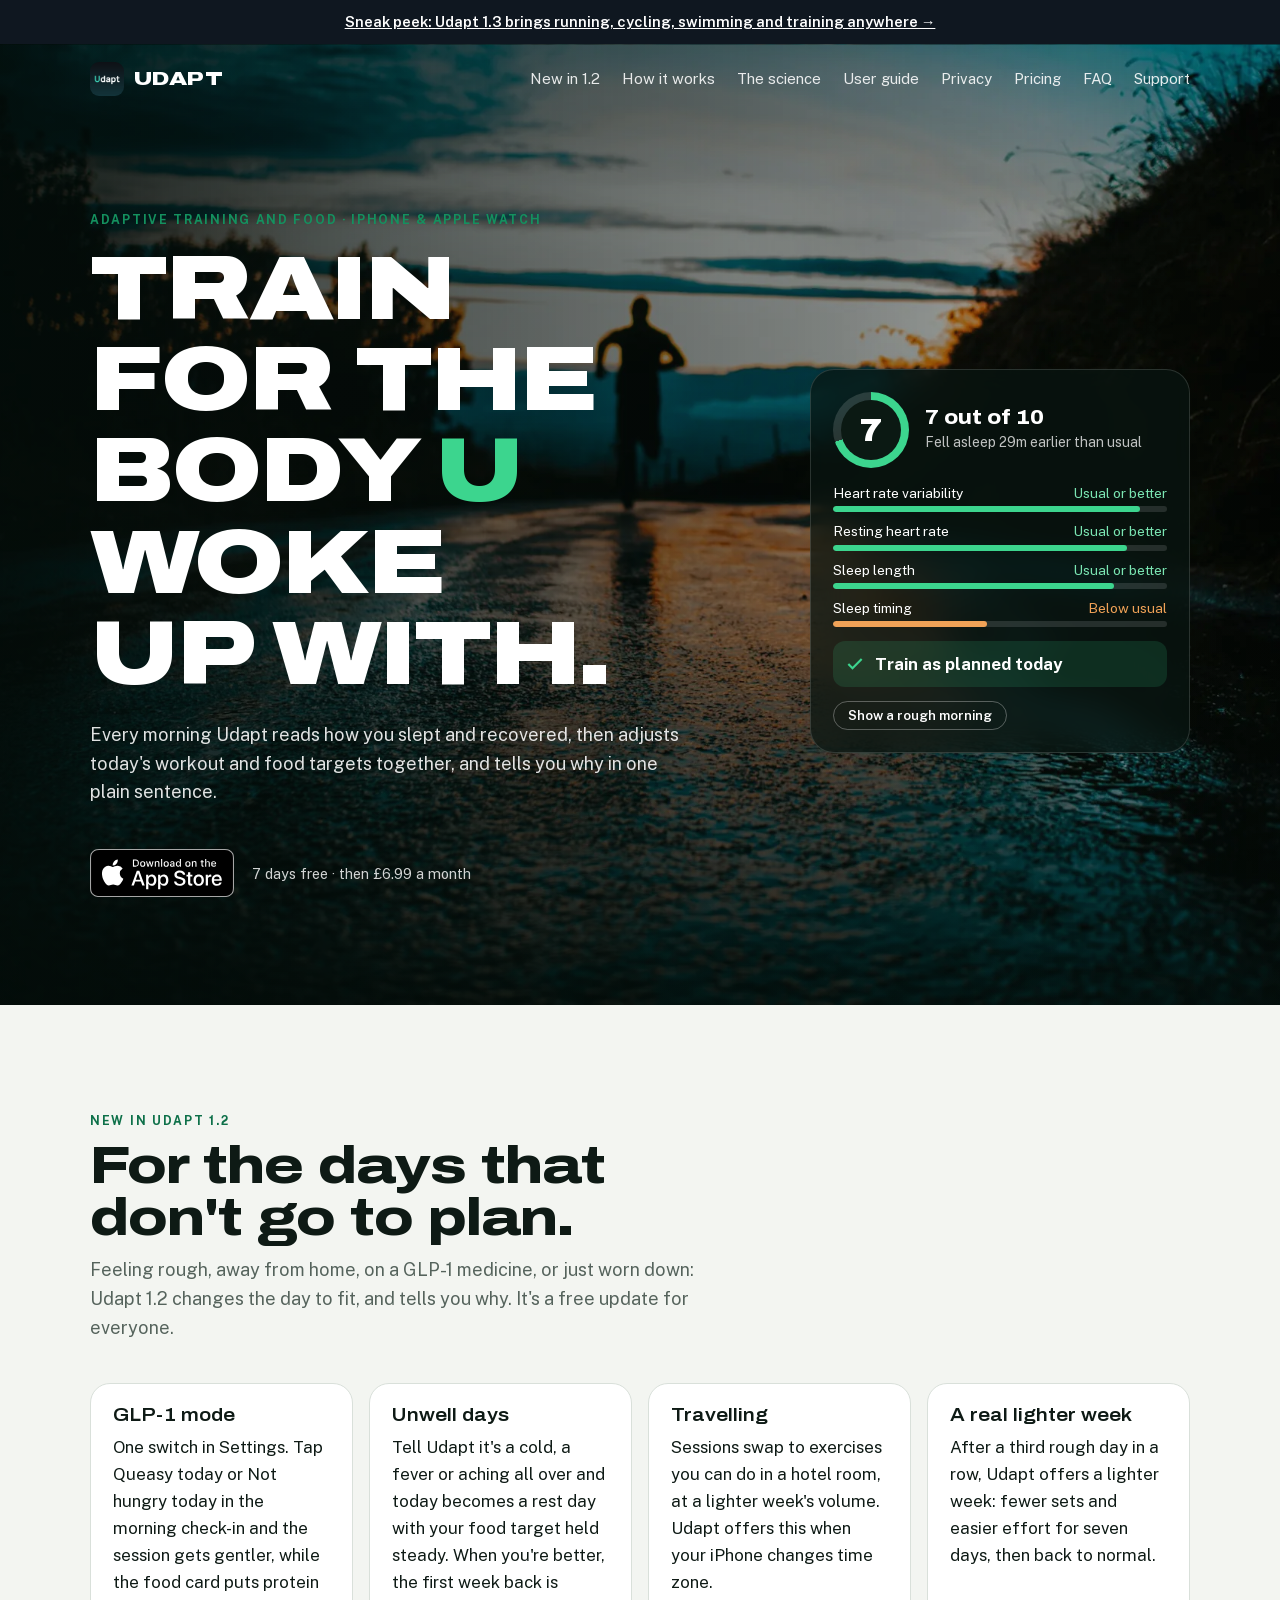
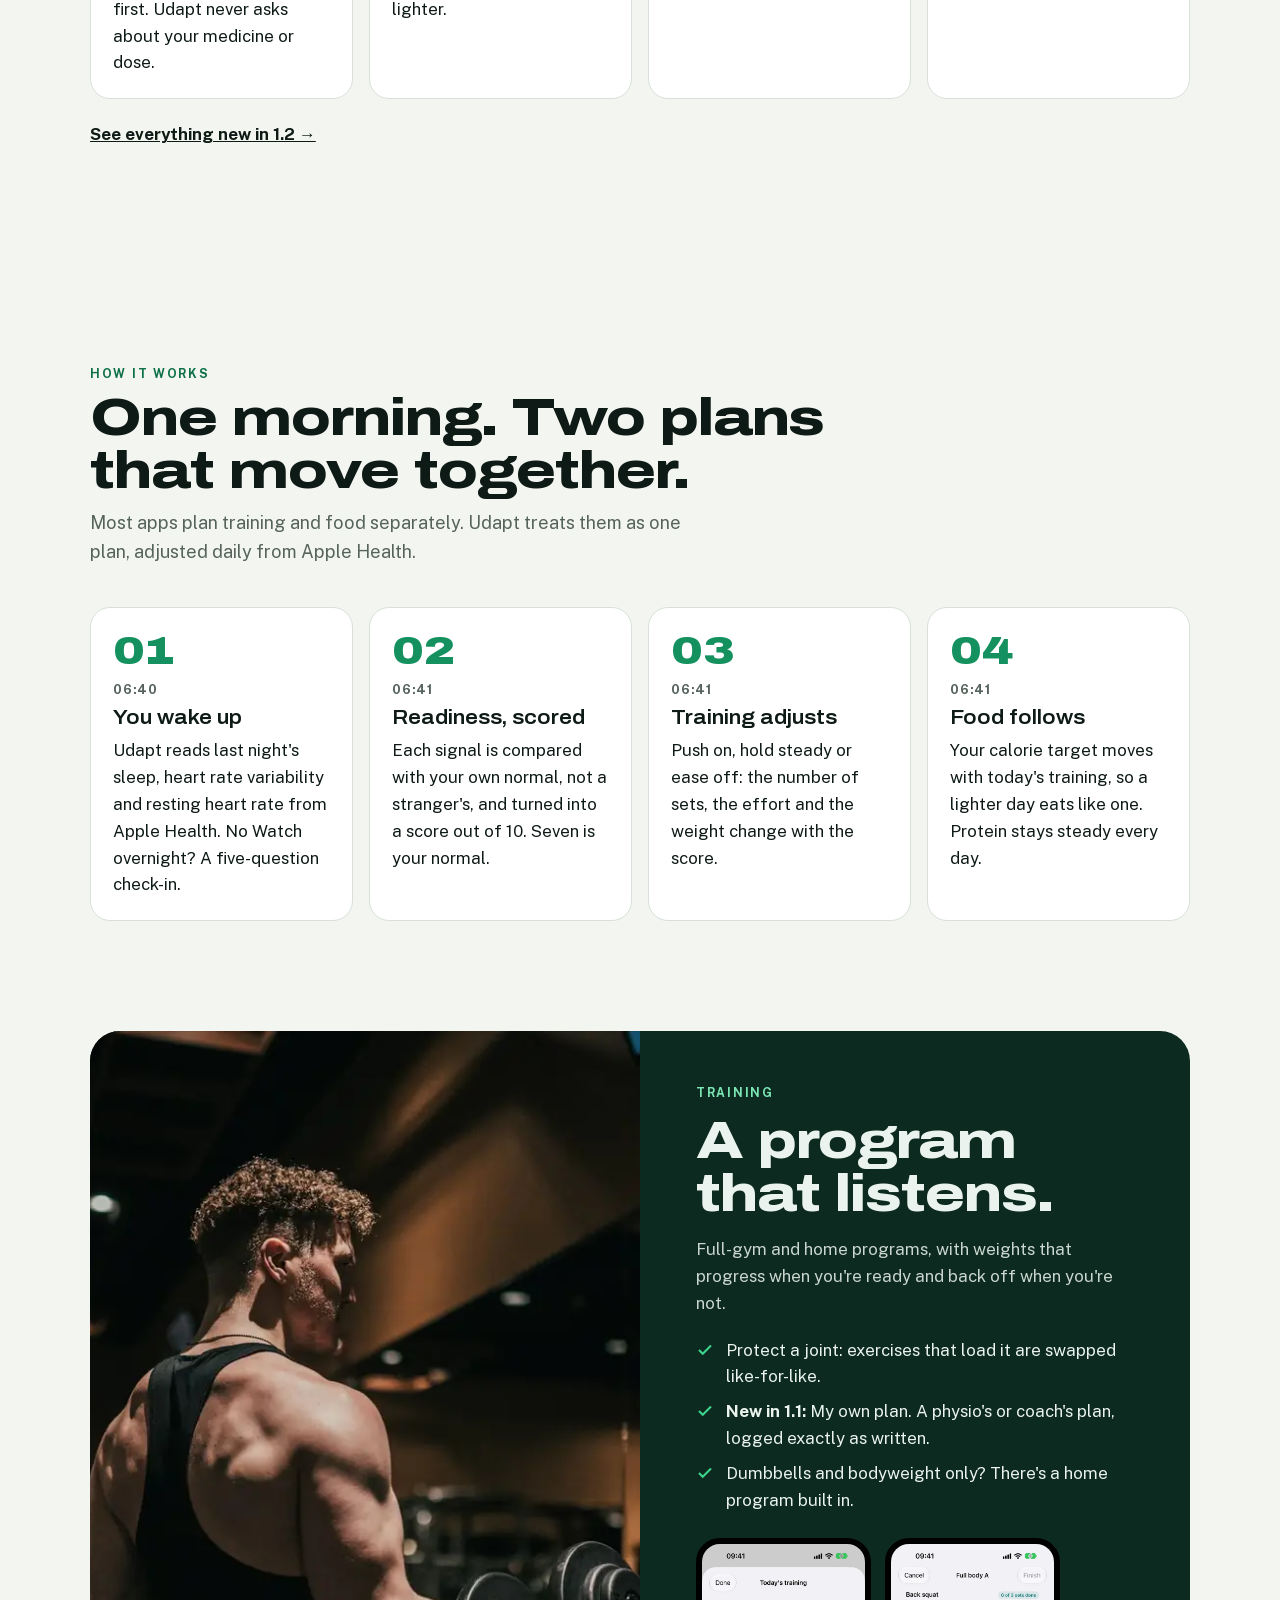
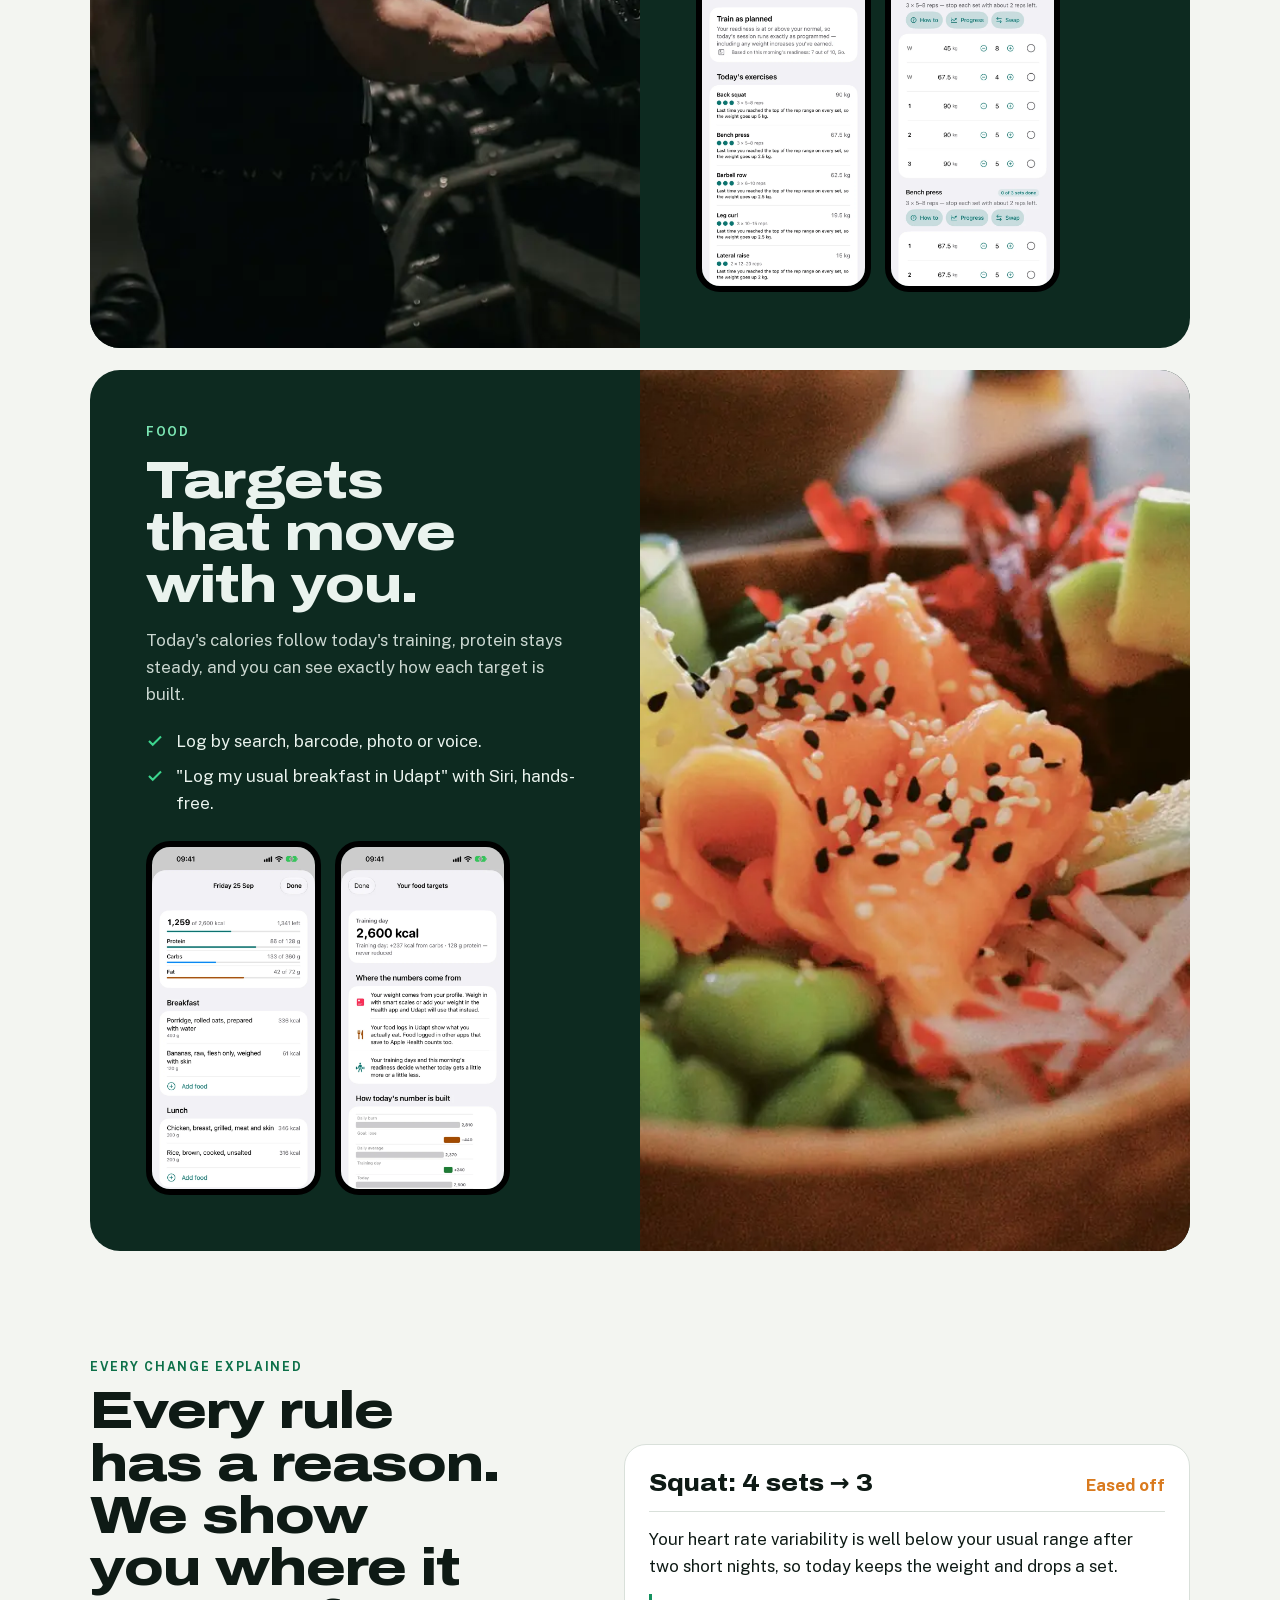
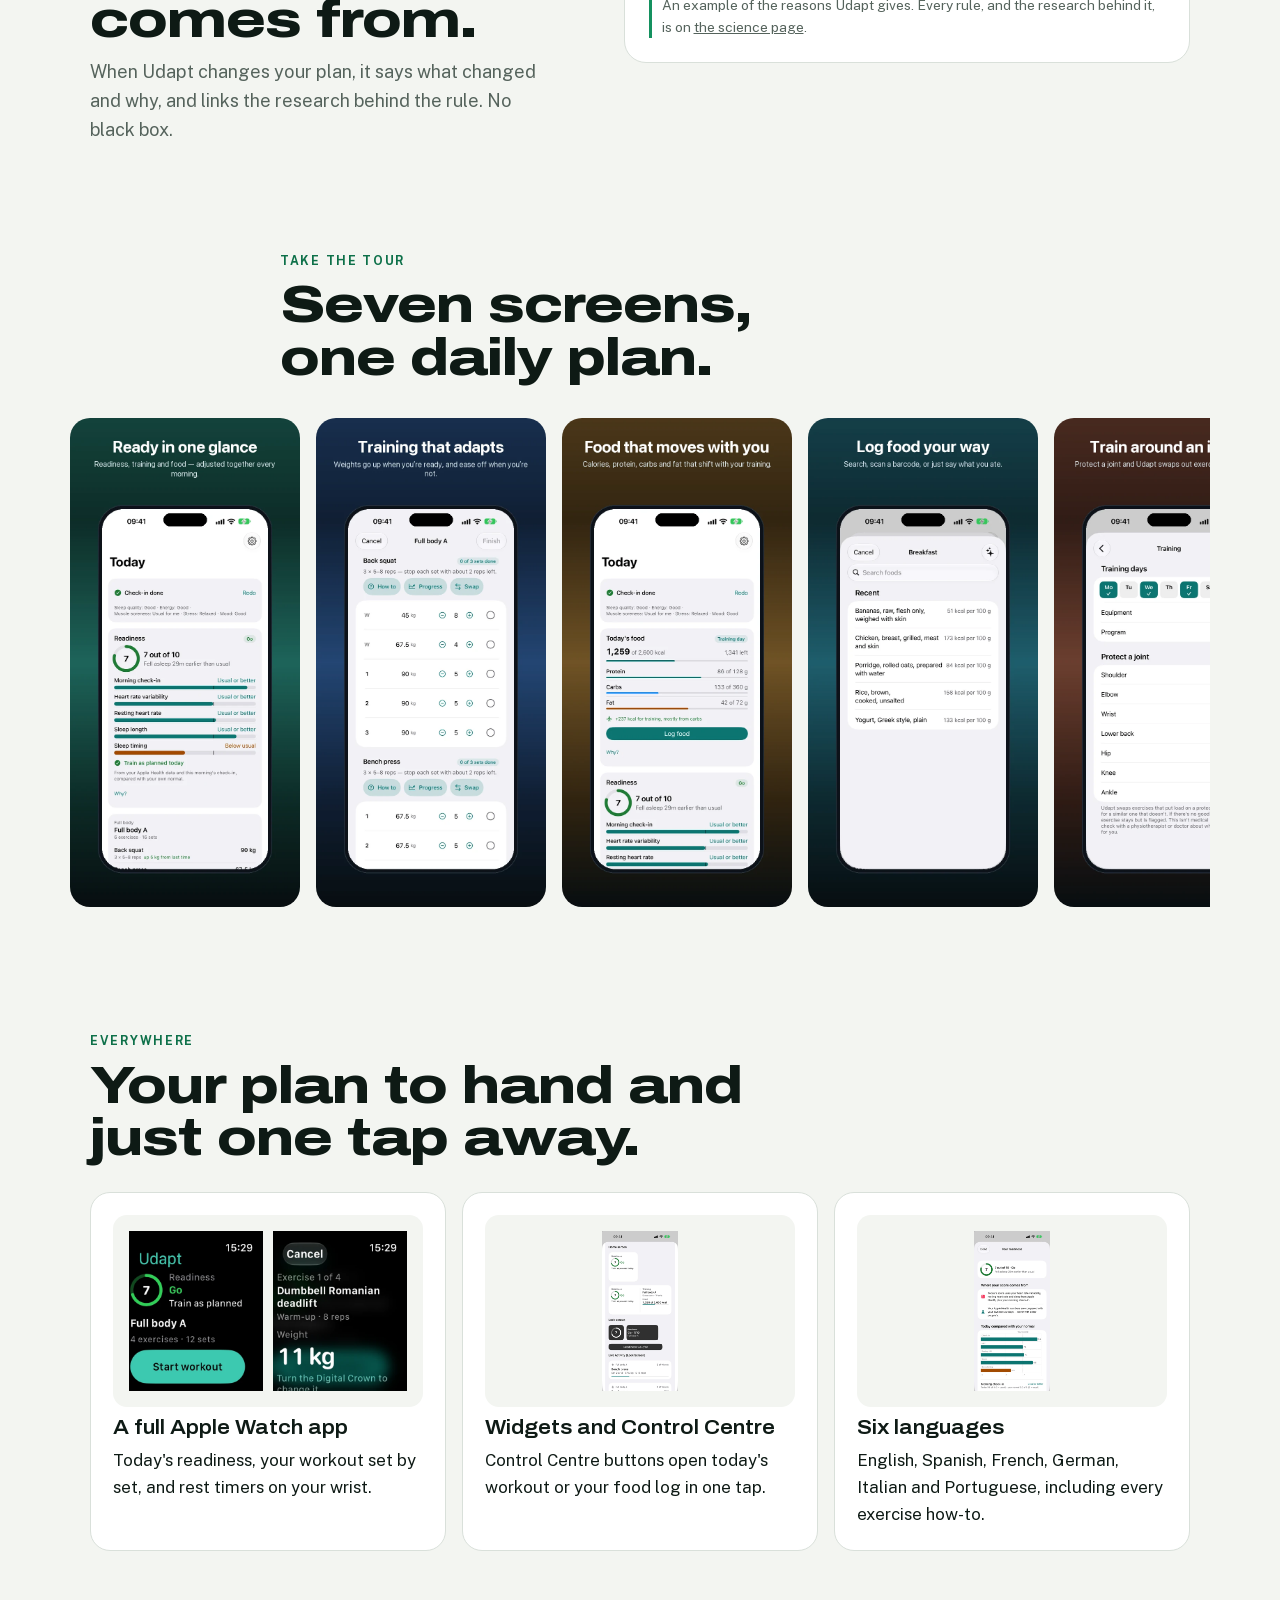
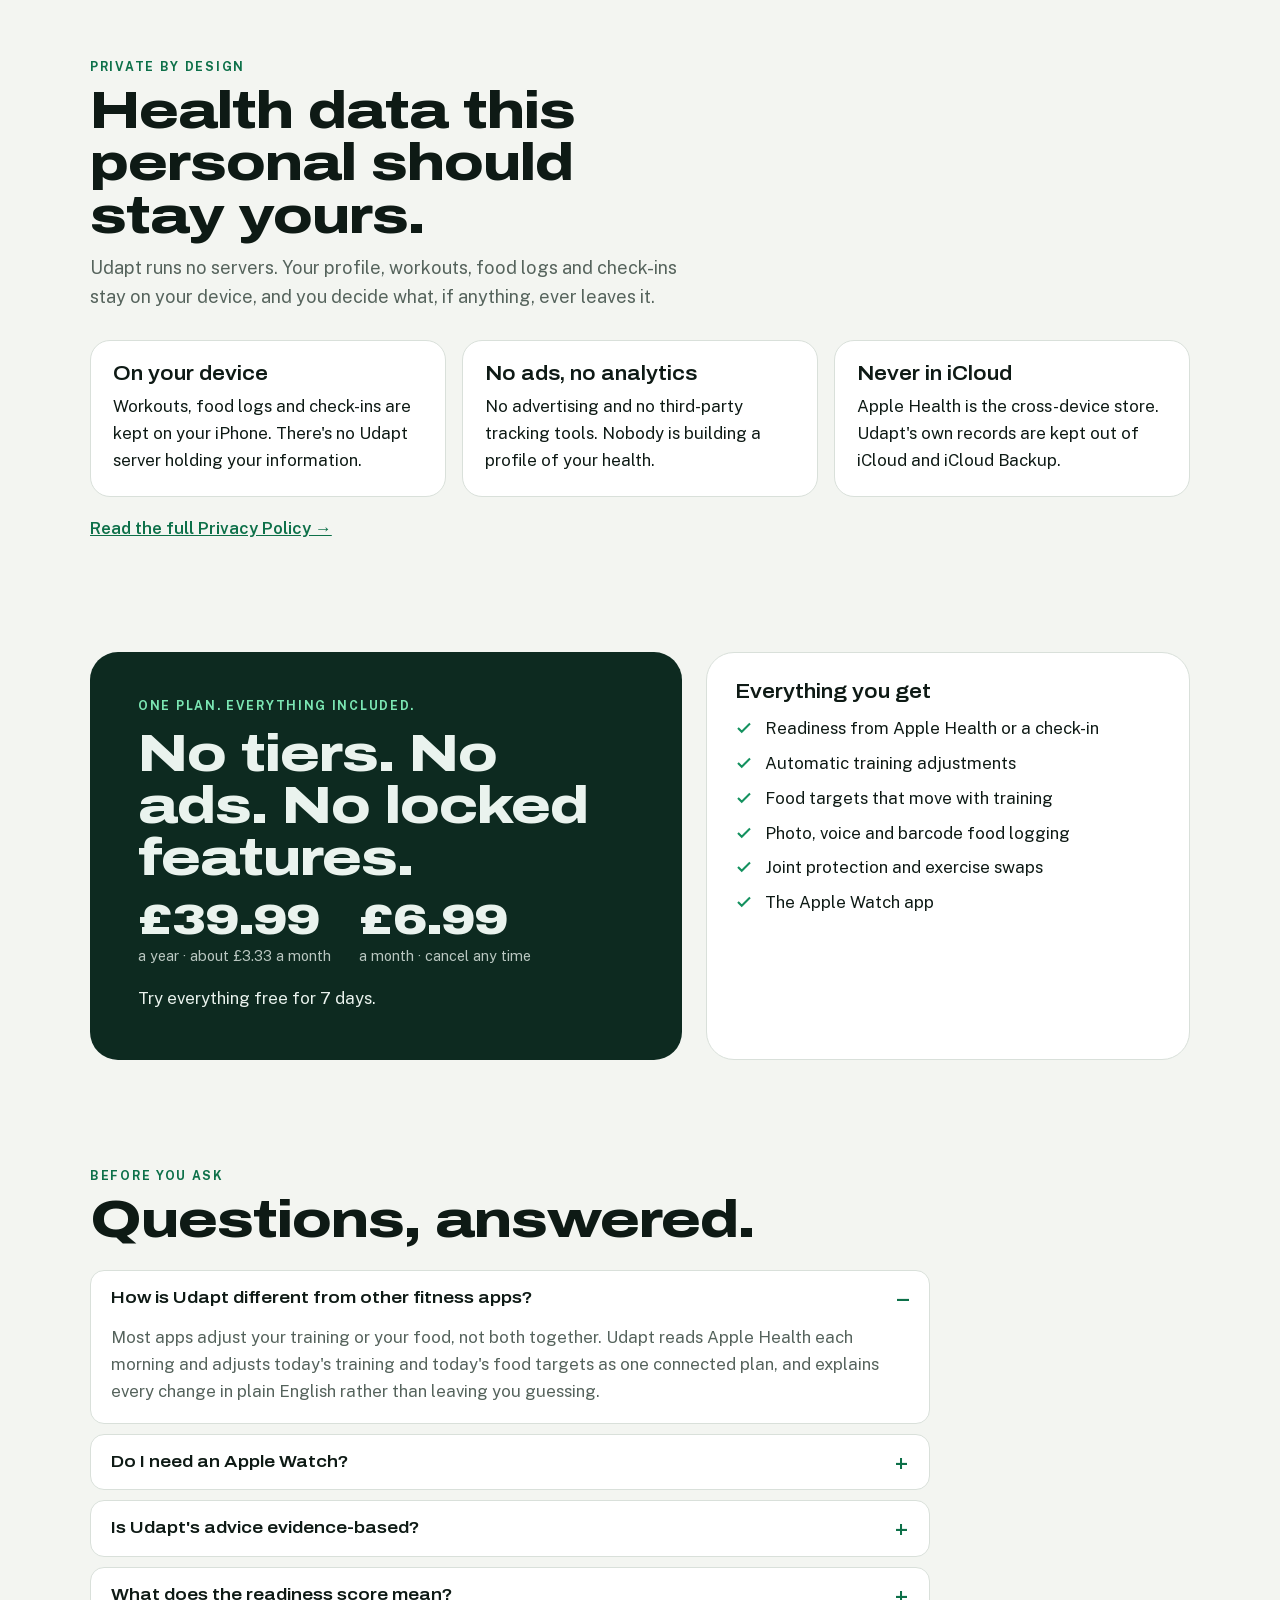
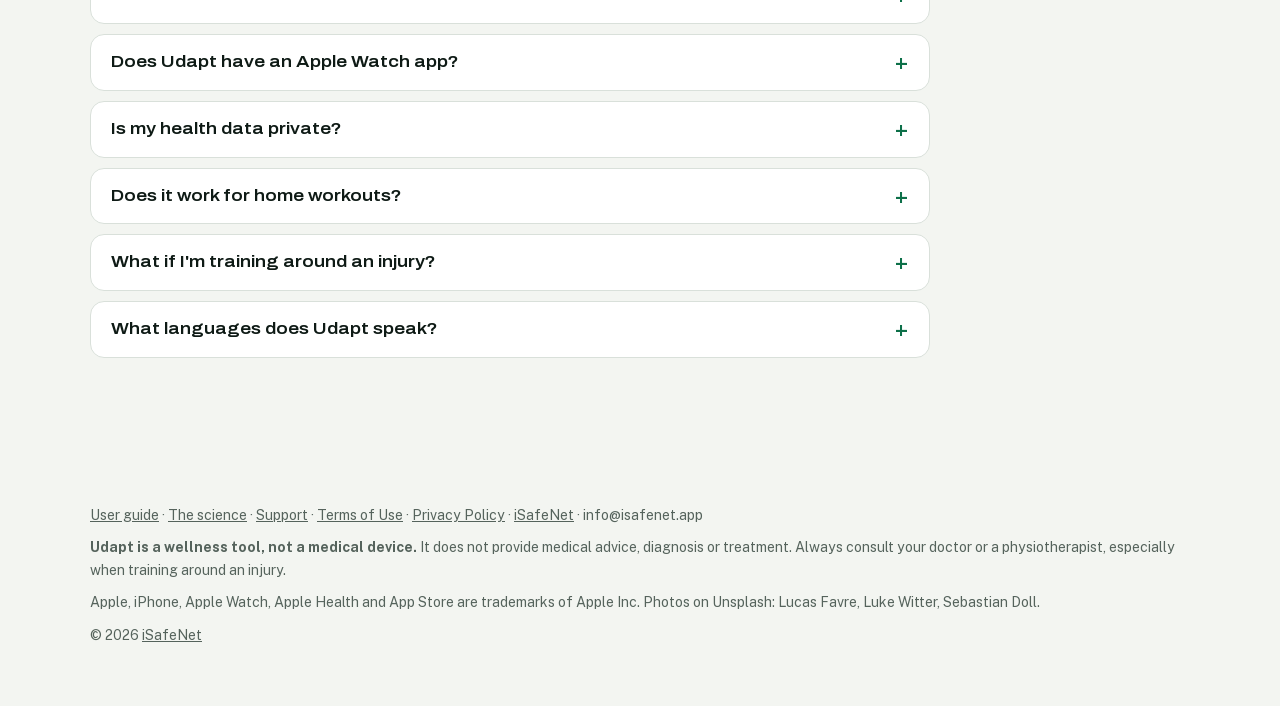
==== commit b24a96ae: "Apple's official App Store badge in place of the hand-made button (Apple's marketing guidelines: bad" ====
--- a/index.html
+++ b/index.html
@@ -216,6 +216,7 @@
 footer .wrap{display:grid;gap:10px}
 @media (prefers-reduced-motion:reduce){.sig i::before{transition:none}}
 </style>
+<style>/* Apple's App Store badge, as supplied: 48 px high, a quarter of its height clear round it */.store-badge{display:inline-block;padding:12px 0;line-height:0}.store-badge img{display:block;height:48px;width:auto}.store-text{font-weight:700;color:inherit;text-decoration:underline;text-underline-offset:3px}</style>
 </head>
 <body>
 
@@ -235,7 +236,7 @@
       <h1>Train for the body <span class="u" aria-hidden="true">U</span><span class="vh">you</span> woke up with.</h1>
       <p class="lede">Every morning Udapt reads how you slept and recovered, then adjusts today's workout and food targets together, and tells you why in one plain sentence.</p>
       <div class="cta">
-        <a class="store" href="https://apps.apple.com/app/udapt-workout-food-planner/id6815828206"><svg viewBox="0 0 24 24" aria-hidden="true"><path d="M16.37 12.6c-.02-2.2 1.8-3.26 1.88-3.31-1.03-1.5-2.62-1.7-3.18-1.72-1.35-.14-2.64.8-3.33.8-.69 0-1.74-.78-2.87-.76-1.47.02-2.83.86-3.59 2.18-1.53 2.66-.39 6.6 1.1 8.75.73 1.05 1.6 2.24 2.73 2.2 1.1-.05 1.51-.71 2.84-.71 1.32 0 1.7.71 2.86.69 1.18-.02 1.93-1.07 2.65-2.13.84-1.22 1.18-2.4 1.2-2.46-.03-.01-2.28-.88-2.3-3.48zM14.2 6.13c.6-.73 1.01-1.75.9-2.76-.87.04-1.92.58-2.54 1.31-.56.65-1.05 1.68-.92 2.67.97.08 1.96-.49 2.56-1.22z"/></svg><span><small>Download on the</small><b>App Store</b></span></a>
+        <a class="store-badge" href="https://apps.apple.com/app/udapt-workout-food-planner/id6815828206"><img src="images/app-store-badge-en-gb.svg" alt="Download on the App Store" width="144" height="48"></a>
         <span>7 days free · then £6.99 a month</span>
       </div>
     </div>
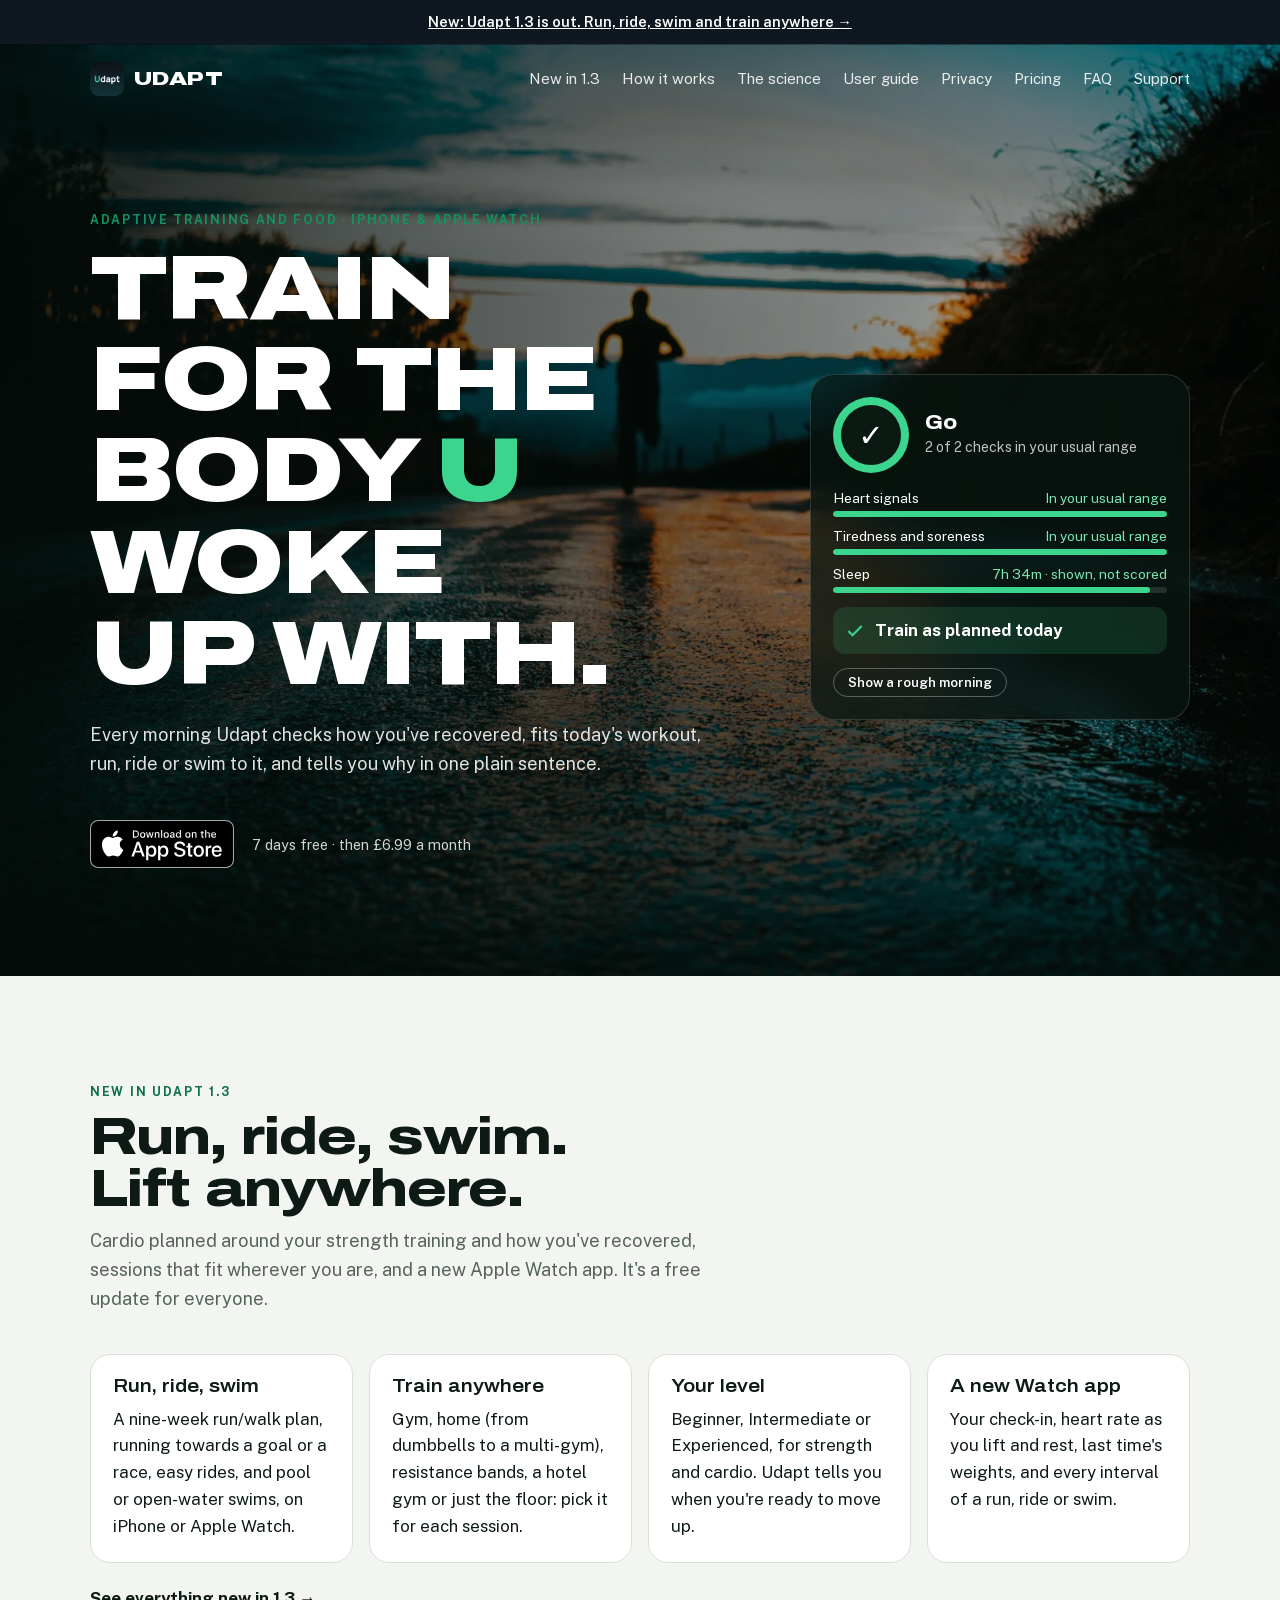
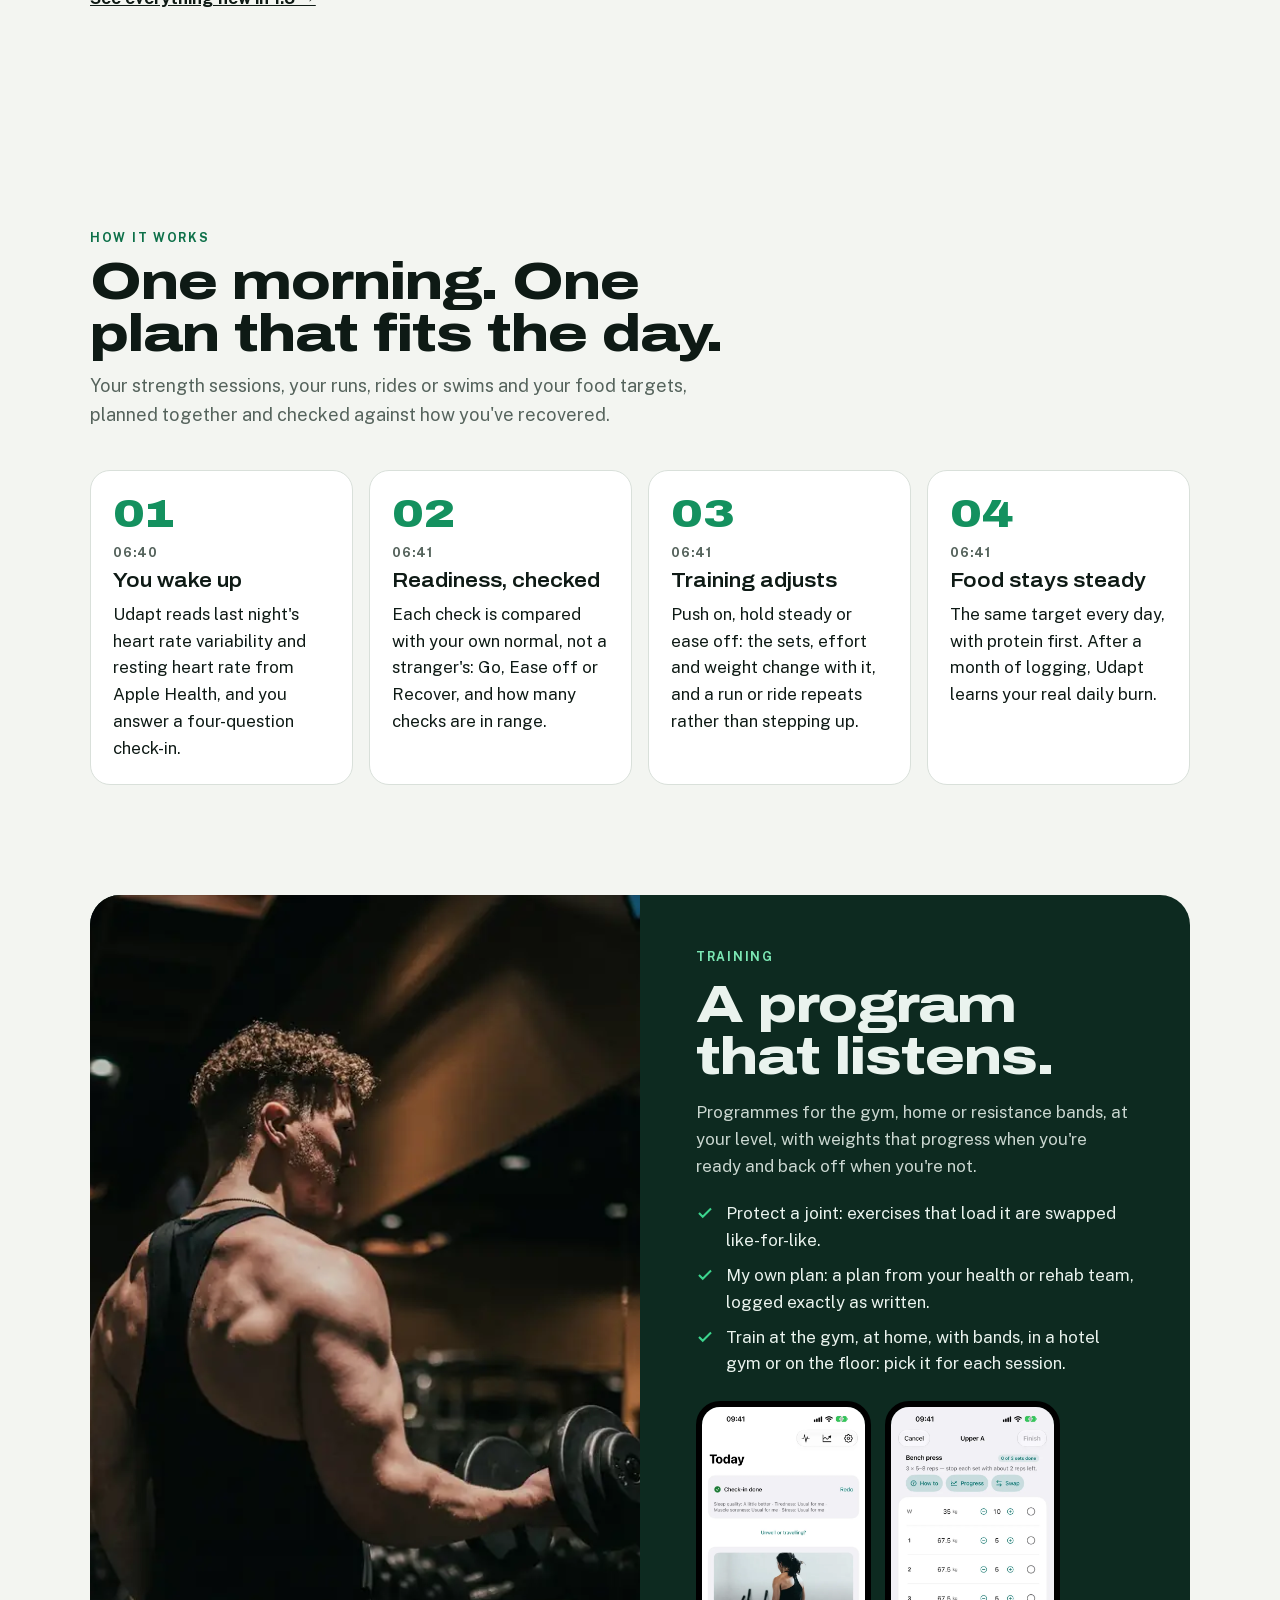
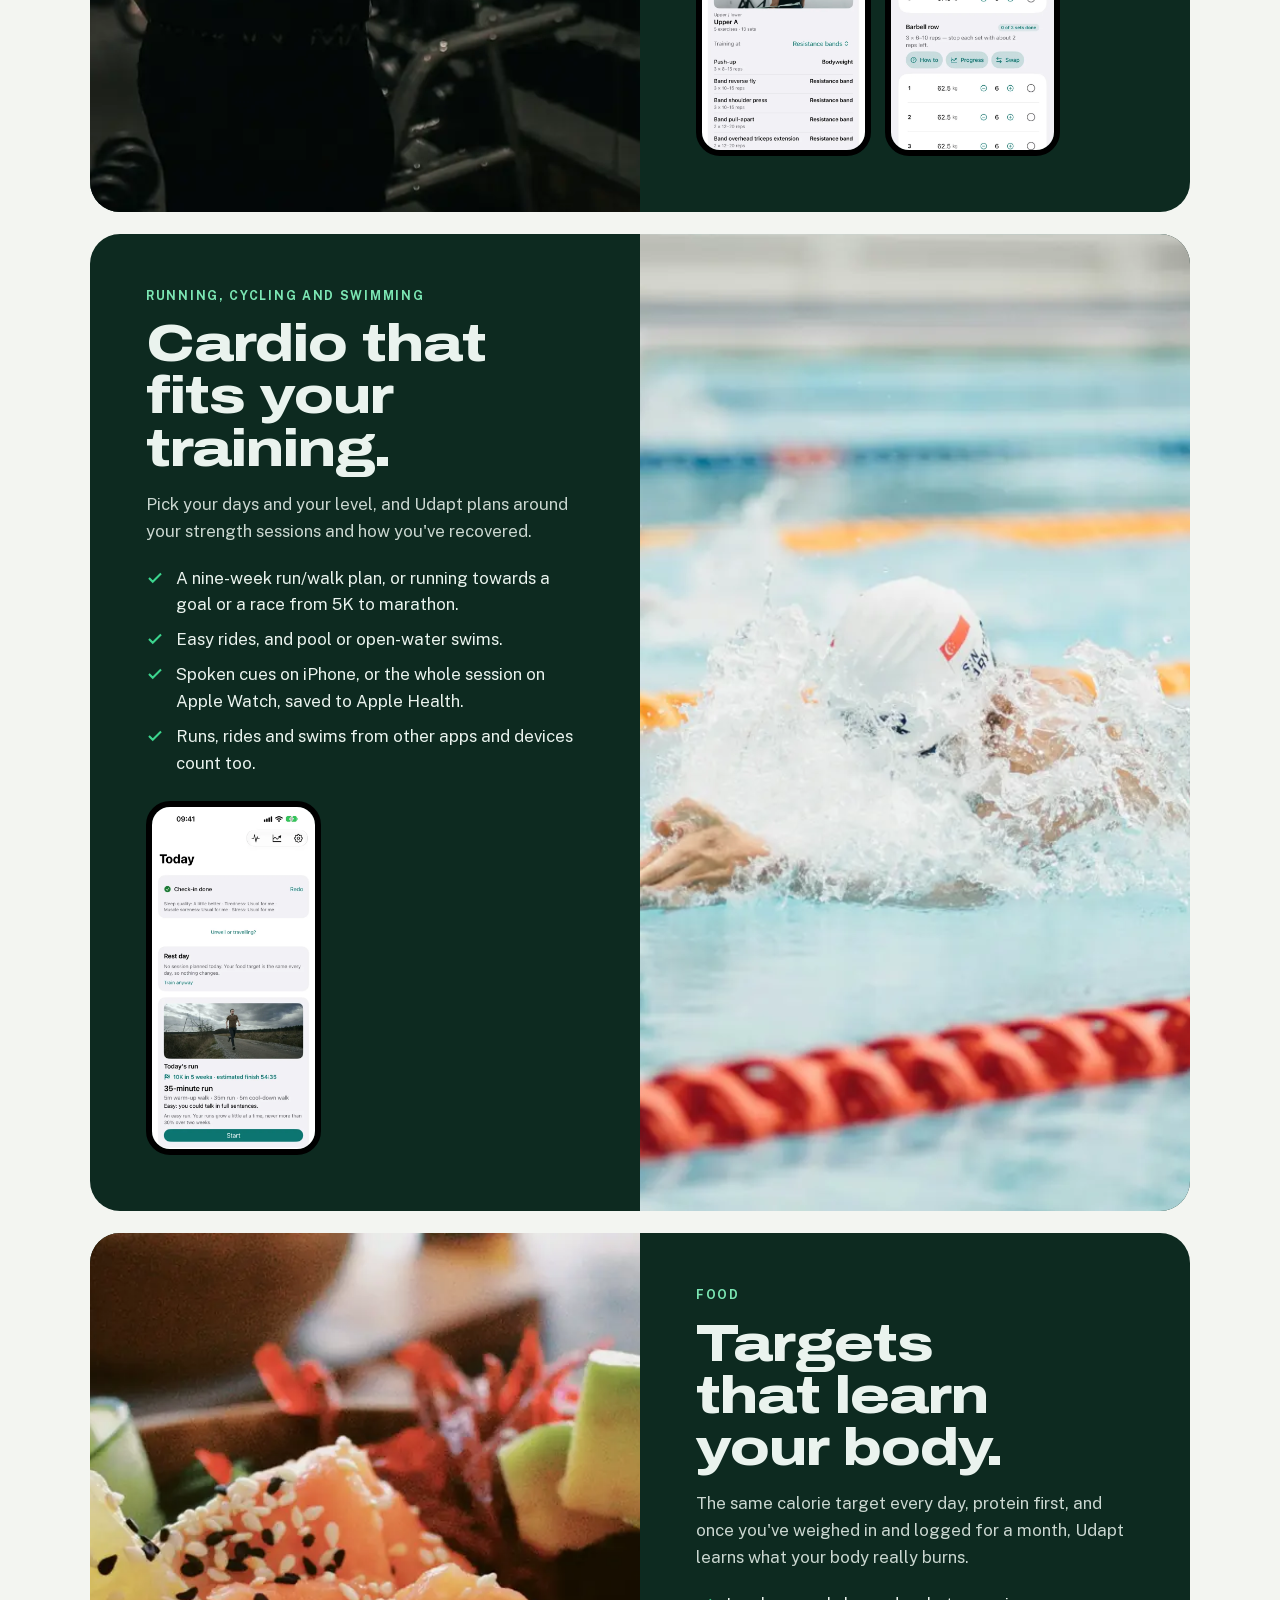
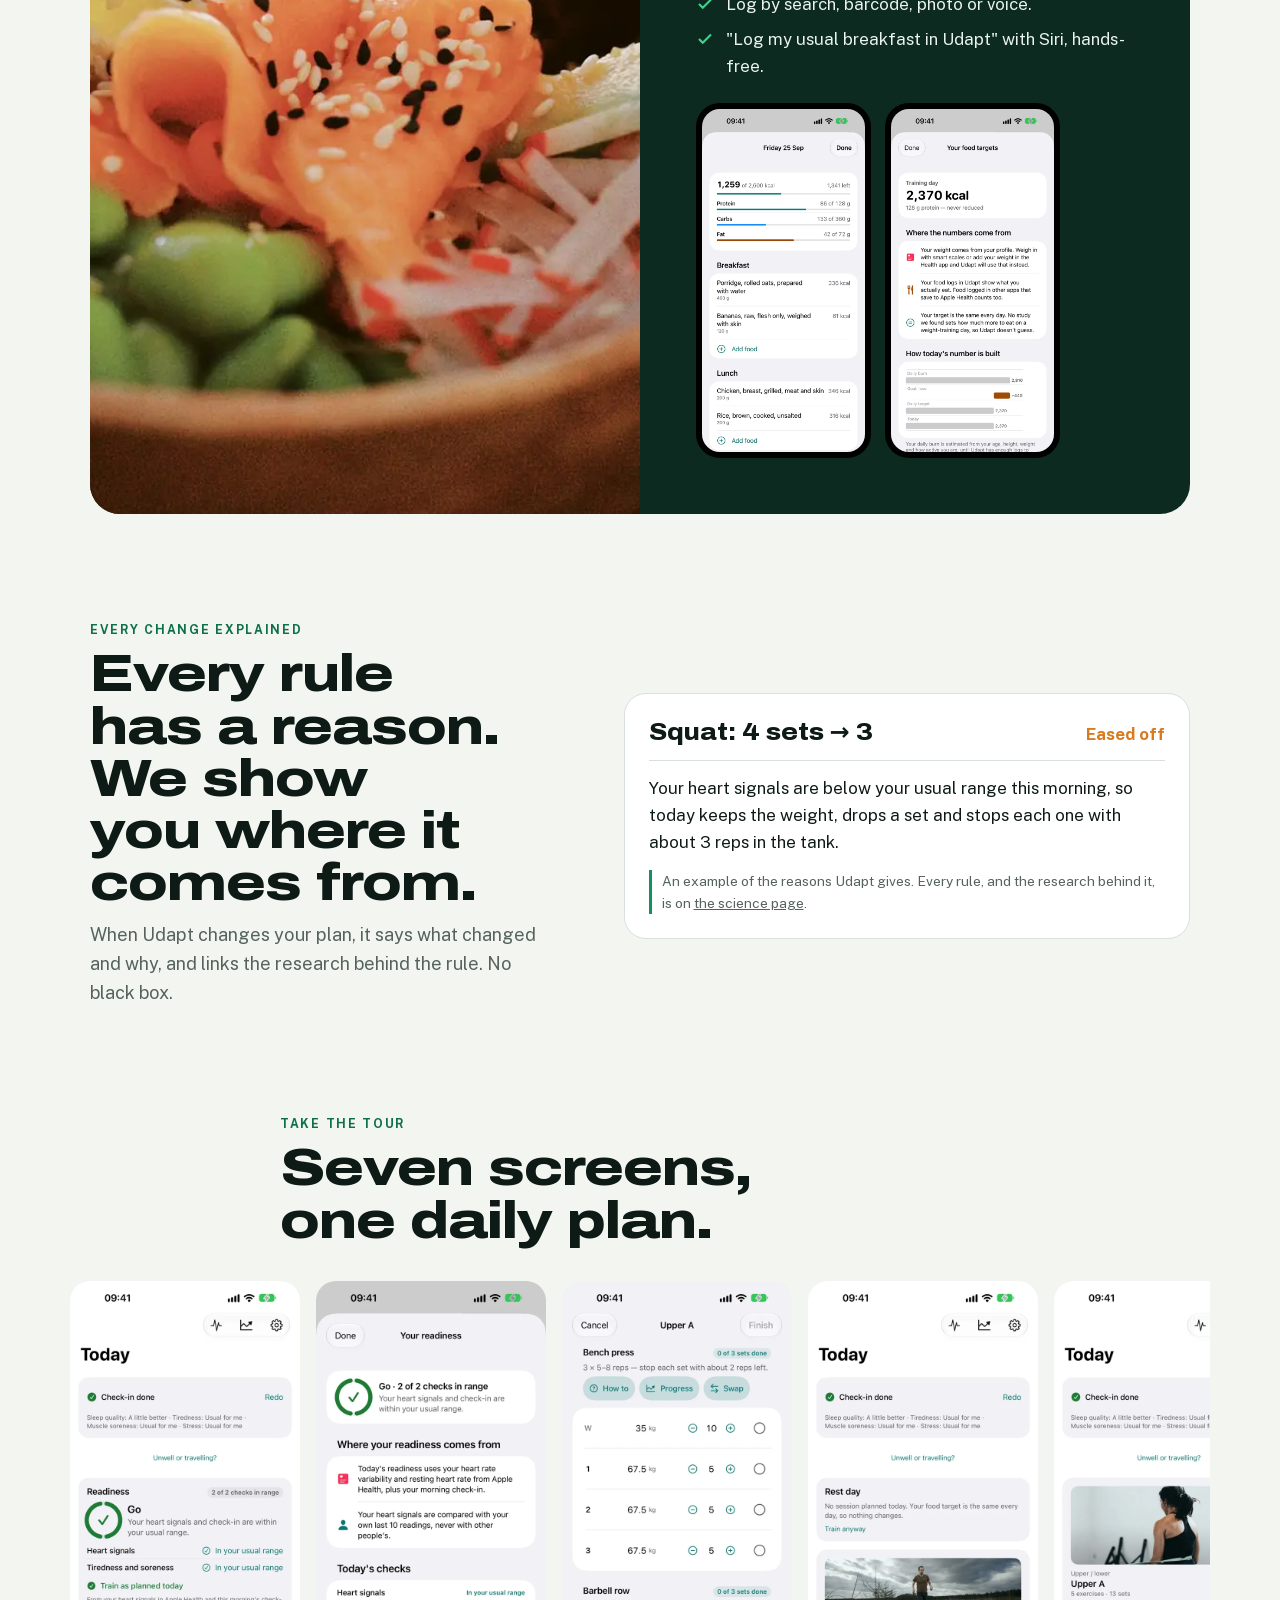
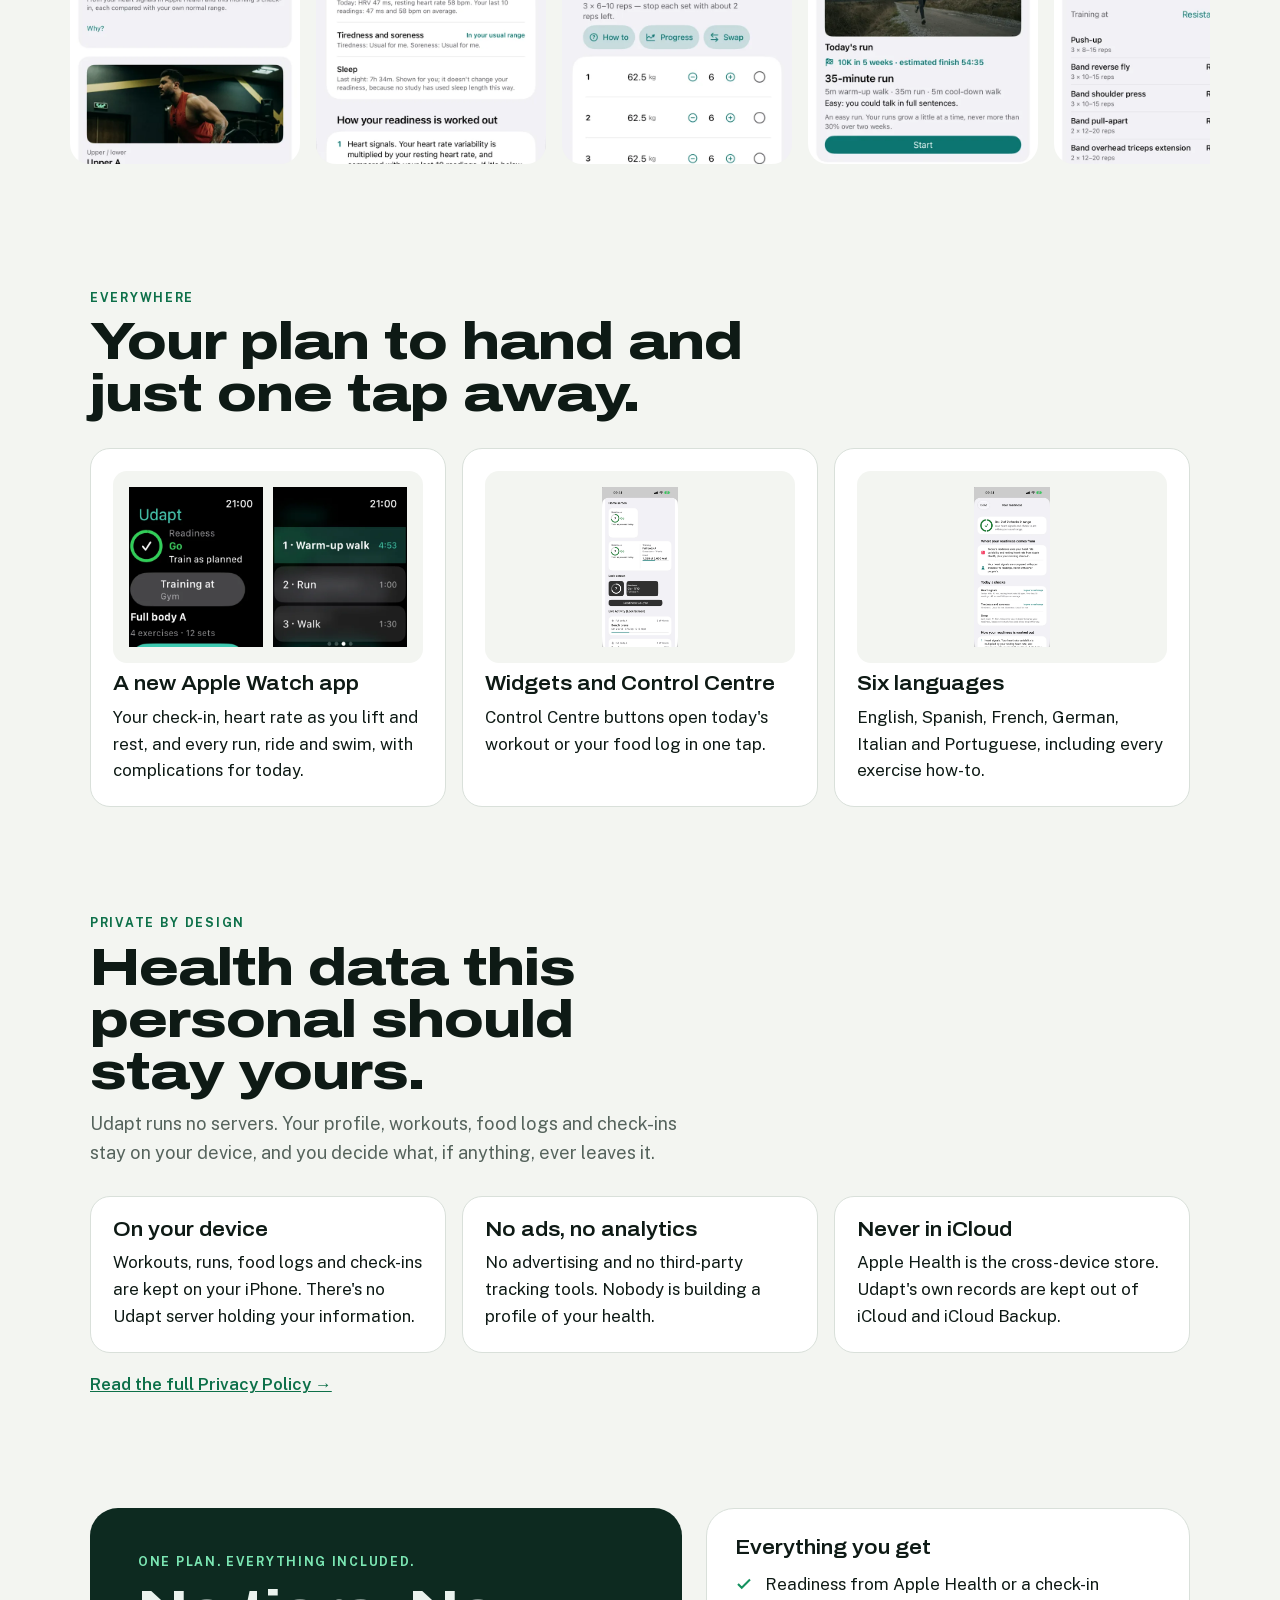
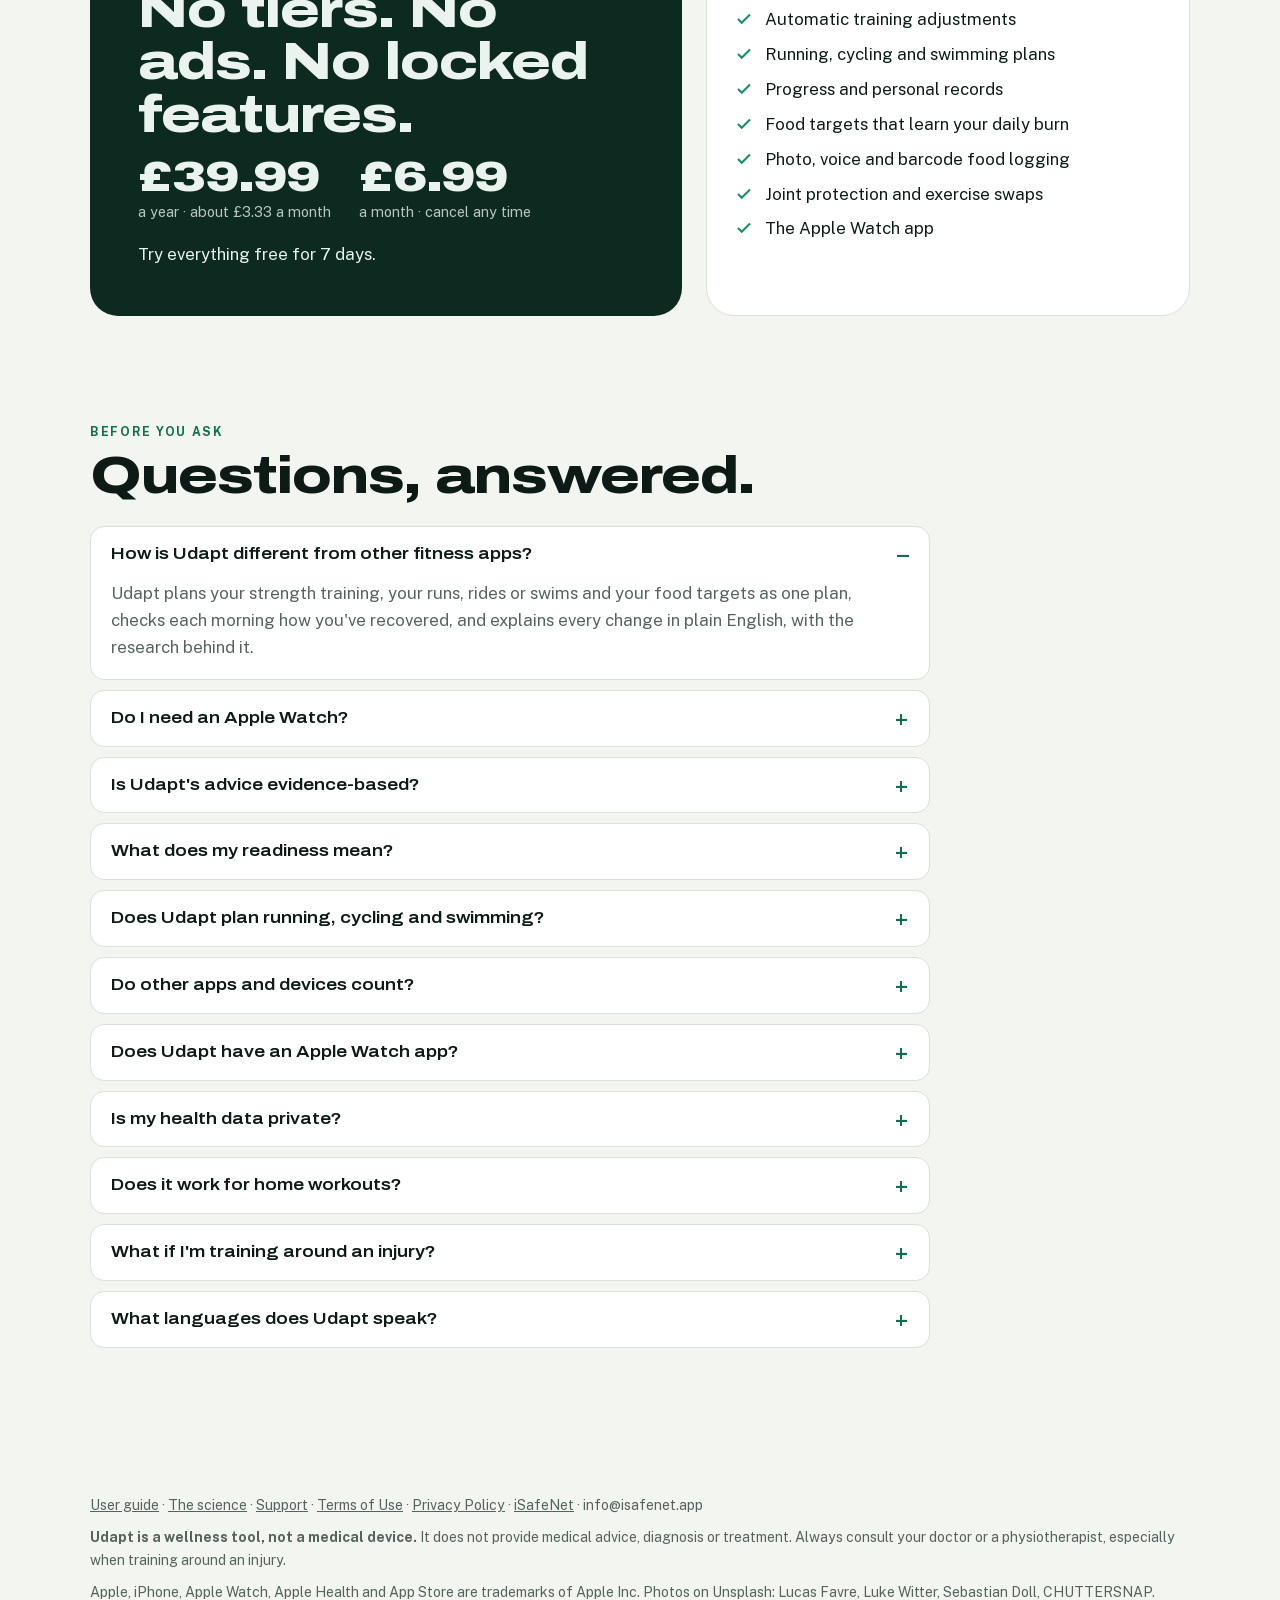
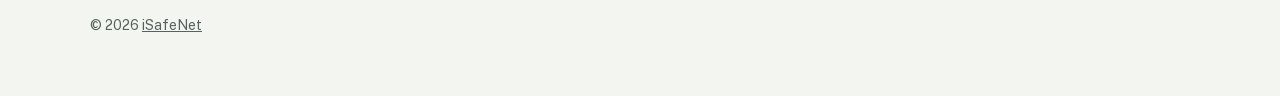
==== commit 33c7143a: "Apple's official App Store badge in place of the hand-made button (Apple's marketing guidelines: bad" ====
--- a/index.html
+++ b/index.html
@@ -4,7 +4,7 @@
 <meta charset="utf-8">
 <meta name="viewport" content="width=device-width,initial-scale=1,viewport-fit=cover">
 <title>Udapt: Adaptive Training &amp; Food Plan for iPhone</title>
-<meta name="description" content="Udapt reads Apple Health each morning and adjusts today's training and food targets together, with a plain-English reason for every change. Private, on-device.">
+<meta name="description" content="Udapt plans your strength training, runs, rides and swims around how you've recovered each morning, with food targets and a plain-English reason for every change.">
 <meta name="theme-color" content="#159b9a">
 <link rel="canonical" href="https://udapt.isafenet.app/">
 <link rel="icon" type="image/png" href="images/favicon.png">
@@ -23,9 +23,9 @@
 <meta name="twitter:title" content="Udapt: Adaptive Training &amp; Food Plan for iPhone">
 <meta name="twitter:description" content="One adaptive Daily Plan that reads Apple Health each morning and adjusts today's training and food targets together, with a plain-English reason for every change.">
 <meta name="twitter:image" content="https://udapt.isafenet.app/images/og.jpg">
-<script type="application/ld+json">{"@context": "https://schema.org", "@type": "SoftwareApplication", "name": "Udapt", "description": "One adaptive Daily Plan that reads Apple Health each morning and adjusts today's training and food targets together, explaining every change in plain English.", "applicationCategory": "HealthApplication", "operatingSystem": "iOS, watchOS", "url": "https://udapt.isafenet.app/", "downloadUrl": "https://apps.apple.com/app/udapt-workout-food-planner/id6815828206", "image": "https://udapt.isafenet.app/images/app-icon.png", "publisher": {"@type": "Organization", "@id": "https://isafenet.app/#organization", "name": "iSafeNet", "url": "https://isafenet.app/"}, "offers": [{"@type": "Offer", "name": "Monthly", "price": "6.99", "priceCurrency": "GBP"}, {"@type": "Offer", "name": "Annual", "price": "39.99", "priceCurrency": "GBP"}], "softwareVersion": "1.2", "featureList": ["Daily readiness score from Apple Health or a morning check-in", "Training that eases off or progresses with readiness", "Food targets that move with training days", "GLP-1 mode", "Unwell days with a gentle return", "Hotel-room sessions when travelling", "A real lighter week", "Joint protection with exercise swaps", "My own plan from a physio or rehab team", "Apple Watch app and widgets"]}</script>
+<script type="application/ld+json">{"@context": "https://schema.org", "@type": "SoftwareApplication", "name": "Udapt", "description": "One plan for strength training, runs, rides, swims and food targets, checked each morning against how you've recovered, with every change explained in plain English.", "applicationCategory": "HealthApplication", "operatingSystem": "iOS, watchOS", "url": "https://udapt.isafenet.app/", "downloadUrl": "https://apps.apple.com/app/udapt-workout-food-planner/id6815828206", "image": "https://udapt.isafenet.app/images/app-icon.png", "publisher": {"@type": "Organization", "@id": "https://isafenet.app/#organization", "name": "iSafeNet", "url": "https://isafenet.app/"}, "offers": [{"@type": "Offer", "name": "Monthly", "price": "6.99", "priceCurrency": "GBP"}, {"@type": "Offer", "name": "Annual", "price": "39.99", "priceCurrency": "GBP"}], "softwareVersion": "1.3", "featureList": ["Daily readiness from Apple Health or a morning check-in", "Training that eases off or progresses with readiness", "Running, cycling and swimming plans for your level", "Race goals from 5K to marathon", "Train at the gym, at home, with bands, in a hotel gym or on the floor", "Beginner, Intermediate and Experienced levels", "Food targets that learn your daily burn", "GLP-1 mode", "Menopause mode", "Unwell days and travelling", "Progress and personal records", "Joint protection with exercise swaps", "My own plan from a health or rehab team", "Apple Watch app, complications and widgets"]}</script>
 <script type="application/ld+json">{"@context": "https://schema.org", "@type": "WebSite", "name": "Udapt", "url": "https://udapt.isafenet.app/", "inLanguage": "en-GB"}</script>
-<script type="application/ld+json">{"@context": "https://schema.org", "@type": "FAQPage", "mainEntity": [{"@type": "Question", "name": "How is Udapt different from other fitness apps?", "acceptedAnswer": {"@type": "Answer", "text": "Most apps adjust your training or your food, not both together. Udapt reads Apple Health each morning and adjusts today's training and today's food targets as one connected plan, and explains every change in plain English rather than leaving you guessing."}}, {"@type": "Question", "name": "Do I need an Apple Watch?", "acceptedAnswer": {"@type": "Answer", "text": "No. Udapt works from a 5-question morning check-in if you don't wear a Watch overnight, and still adapts your plan from that alone. If you do have Apple Health data, it uses that too."}}, {"@type": "Question", "name": "Is Udapt's advice evidence-based?", "acceptedAnswer": {"@type": "Answer", "text": "Yes. Every rule is checked against published studies, and each one is labelled by how strong the evidence is, from strong evidence to our own design choice. The Why? buttons in the app and the Science page on this website show the sources."}}, {"@type": "Question", "name": "What does the readiness score mean?", "acceptedAnswer": {"@type": "Answer", "text": "A score out of 10 showing how recovered you look compared with your own normal, built from your Apple Health data (heart rate variability, resting heart rate and sleep) and your morning check-in. 7 means you are at your normal."}}, {"@type": "Question", "name": "Does Udapt have an Apple Watch app?", "acceptedAnswer": {"@type": "Answer", "text": "Yes, it is included with your subscription. Log sets with the Digital Crown, get a rest timer with a haptic when it is done, and see your readiness score on your watch face. You do not need to use it: your Watch already feeds Udapt through Apple Health either way."}}, {"@type": "Question", "name": "Is my health data private?", "acceptedAnswer": {"@type": "Answer", "text": "Udapt is built on-device. Your health data, profile, workouts and food logs stay on your iPhone (and your own Apple Watch, if you use the Watch app), with one disclosed exception: scanning a barcode sends only the barcode number to Open Food Facts, a nonprofit food database."}}, {"@type": "Question", "name": "Does it work for home workouts?", "acceptedAnswer": {"@type": "Answer", "text": "Yes — a dumbbells-and-bodyweight-only program variant is built in alongside the full-gym programs, and you can switch any time."}}, {"@type": "Question", "name": "What if I'm training around an injury?", "acceptedAnswer": {"@type": "Answer", "text": "Flag a joint you're being careful with in Settings, and Udapt swaps out exercises that load it for a like-for-like alternative where one exists. It's not medical advice — always check with a physiotherapist or doctor about what's safe for you. If a physio, doctor or rehab team has given you an exercise plan, add it in My own plan: Udapt logs it exactly as it's written and never changes it."}}, {"@type": "Question", "name": "What languages does Udapt speak?", "acceptedAnswer": {"@type": "Answer", "text": "English, Spanish, French, German, Italian and Portuguese (Portugal and Brazil), including every exercise how-to. It follows your iPhone's language. Food search still uses English food names for now."}}]}</script>
+<script type="application/ld+json">{"@context": "https://schema.org", "@type": "FAQPage", "mainEntity": [{"@type": "Question", "name": "How is Udapt different from other fitness apps?", "acceptedAnswer": {"@type": "Answer", "text": "Udapt plans your strength training, your runs, rides or swims and your food targets as one plan, checks each morning how you've recovered, and explains every change in plain English, with the research behind it."}}, {"@type": "Question", "name": "Do I need an Apple Watch?", "acceptedAnswer": {"@type": "Answer", "text": "No. A four-question morning check-in gives you a readiness on its own, and runs and rides work on iPhone. With an Apple Watch, Udapt also uses your heart signals overnight, records swims in the water, and gives you the Watch app."}}, {"@type": "Question", "name": "Is Udapt's advice evidence-based?", "acceptedAnswer": {"@type": "Answer", "text": "Yes. Every rule comes from published research or official guidance, and each is labelled by how directly it applies: Direct, Applied, or Udapt's choice where no study sets a number. The Why? buttons in the app and the Science page show the sources."}}, {"@type": "Question", "name": "What does my readiness mean?", "acceptedAnswer": {"@type": "Answer", "text": "Go, Ease off or Recover, from two checks: your heart signals compared with your own last 10 readings, and your morning check-in. Each check outside your usual range moves the day down a step. There's no score out of 10, because no study gives one."}}, {"@type": "Question", "name": "Does Udapt plan running, cycling and swimming?", "acceptedAnswer": {"@type": "Answer", "text": "Yes: a nine-week run/walk plan, running towards a goal or a race, easy rides, and pool or open-water swims, at your level and on the days you choose, fitted around your strength training."}}, {"@type": "Question", "name": "Do other apps and devices count?", "acceptedAnswer": {"@type": "Answer", "text": "Yes. Runs, rides and swims that other apps and devices save to Apple Health count in your plan, alongside Udapt's own."}}, {"@type": "Question", "name": "Does Udapt have an Apple Watch app?", "acceptedAnswer": {"@type": "Answer", "text": "Yes, included with your subscription: the morning check-in, your readiness and plan, set logging with heart rate and a rest timer, runs, rides and swims, and complications for readiness, today's session and protein."}}, {"@type": "Question", "name": "Is my health data private?", "acceptedAnswer": {"@type": "Answer", "text": "Udapt is built on-device. Your health data, profile, workouts and food logs stay on your iPhone (and your own Apple Watch, if you use the Watch app), with one disclosed exception: scanning a barcode sends only the barcode number to Open Food Facts, a nonprofit food database."}}, {"@type": "Question", "name": "Does it work for home workouts?", "acceptedAnswer": {"@type": "Answer", "text": "Yes. Tell Udapt what you have, from a pair of dumbbells to a multi-gym, or train with resistance bands, in a hotel gym or on the floor. You choose where for each session."}}, {"@type": "Question", "name": "What if I'm training around an injury?", "acceptedAnswer": {"@type": "Answer", "text": "Flag a joint you're being careful with in Settings, and Udapt swaps out exercises that load it for a like-for-like alternative where one exists. It's not medical advice: always check with a doctor or health professional about what's safe for you. If your health or rehab team has given you an exercise plan, add it in My own plan: Udapt logs it exactly as it's written and never changes it."}}, {"@type": "Question", "name": "What languages does Udapt speak?", "acceptedAnswer": {"@type": "Answer", "text": "English, Spanish, French, German, Italian and Portuguese (Portugal and Brazil), including every exercise how-to. It follows your iPhone's language. Food search still uses English food names for now."}}]}</script>
 <meta name="apple-itunes-app" content="app-id=6815828206">
 <link rel="preload" href="fonts/archivo-normal-latin.woff2" as="font" type="font/woff2" crossorigin>
 <style>
@@ -220,12 +220,12 @@
 </head>
 <body>
 
-<p style="margin:0;padding:10px 16px;text-align:center;background:#0f1720;color:#fff;font-weight:600;font-size:.92rem"><a href="udapt-1-3.html" style="color:#fff">Sneak peek: Udapt 1.3 brings running, cycling, swimming and training anywhere &rarr;</a></p>
+<p style="margin:0;padding:10px 16px;text-align:center;background:#0f1720;color:#fff;font-weight:600;font-size:.92rem"><a href="udapt-1-3.html" style="color:#fff">New: Udapt 1.3 is out. Run, ride, swim and train anywhere &rarr;</a></p>
 <div class="masthead">
 <div class="top">
   <div class="wrap">
     <a class="brand" href="#top"><img src="images/icon-192.png" alt="">Udapt</a>
-    <nav aria-label="Main"><a href="#new">New in 1.2</a><a href="#how">How it works</a><a href="science.html">The science</a><a href="guide.html">User guide</a><a href="#privacy">Privacy</a><a href="#pricing">Pricing</a><a href="#faq">FAQ</a><a href="support.html">Support</a></nav>
+    <nav aria-label="Main"><a href="#new">New in 1.3</a><a href="#how">How it works</a><a href="science.html">The science</a><a href="guide.html">User guide</a><a href="#privacy">Privacy</a><a href="#pricing">Pricing</a><a href="#faq">FAQ</a><a href="support.html">Support</a></nav>
   </div>
 </div>
 
@@ -234,7 +234,7 @@
     <div class="hero-copy">
       <p class="label">Adaptive training and food · iPhone &amp; Apple Watch</p>
       <h1>Train for the body <span class="u" aria-hidden="true">U</span><span class="vh">you</span> woke up with.</h1>
-      <p class="lede">Every morning Udapt reads how you slept and recovered, then adjusts today's workout and food targets together, and tells you why in one plain sentence.</p>
+      <p class="lede">Every morning Udapt checks how you've recovered, fits today's workout, run, ride or swim to it, and tells you why in one plain sentence.</p>
       <div class="cta">
         <a class="store-badge" href="https://apps.apple.com/app/udapt-workout-food-planner/id6815828206"><img src="images/app-store-badge-en-gb.svg" alt="Download on the App Store" width="144" height="48"></a>
         <span>7 days free · then £6.99 a month</span>
@@ -242,14 +242,13 @@
     </div>
     <div class="ready" aria-live="polite" id="ready">
       <div class="head">
-        <div class="gauge" id="gauge" style="--v:70"><span class="num" id="score">7</span></div>
-        <div><b id="headline">7 out of 10</b><small id="sub">Fell asleep 29m earlier than usual</small></div>
+        <div class="gauge" id="gauge" style="--v:100"><span class="num" id="score" aria-hidden="true">&#10003;</span></div>
+        <div><b id="headline">Go</b><small id="sub">2 of 2 checks in your usual range</small></div>
       </div>
       <div class="sig" id="sig">
-        <div><span>Heart rate variability</span><em>Usual or better</em><i style="--w:92%"></i></div>
-        <div><span>Resting heart rate</span><em>Usual or better</em><i style="--w:88%"></i></div>
-        <div><span>Sleep length</span><em>Usual or better</em><i style="--w:84%"></i></div>
-        <div class="low"><span>Sleep timing</span><em>Below usual</em><i style="--w:46%"></i></div>
+        <div><span>Heart signals</span><em>In your usual range</em><i style="--w:100%"></i></div>
+        <div><span>Tiredness and soreness</span><em>In your usual range</em><i style="--w:100%"></i></div>
+        <div><span>Sleep</span><em>7h 34m &middot; shown, not scored</em><i style="--w:95%"></i></div>
       </div>
       <p class="verdict"><svg viewBox="0 0 24 24"><path d="M20 6 9 17l-5-5"/></svg><span id="verdict">Train as planned today</span></p>
       <button type="button" id="swap">Show a rough morning</button>
@@ -261,17 +260,17 @@
 <section id="new" class="new12">
   <div class="wrap">
     <div class="head">
-      <p class="label">New in Udapt 1.2</p>
-      <h2>For the days that don't go to plan.</h2>
-      <p class="lede">Feeling rough, away from home, on a GLP-1 medicine, or just worn down: Udapt 1.2 changes the day to fit, and tells you why. It's a free update for everyone.</p>
+      <p class="label">New in Udapt 1.3</p>
+      <h2>Run, ride, swim. Lift anywhere.</h2>
+      <p class="lede">Cardio planned around your strength training and how you've recovered, sessions that fit wherever you are, and a new Apple Watch app. It's a free update for everyone.</p>
     </div>
     <div class="steps">
-      <div class="step"><h3>GLP-1 mode</h3><p>One switch in Settings. Tap Queasy today or Not hungry today in the morning check-in and the session gets gentler, while the food card puts protein first. Udapt never asks about your medicine or dose.</p></div>
-      <div class="step"><h3>Unwell days</h3><p>Tell Udapt it's a cold, a fever or aching all over and today becomes a rest day with your food target held steady. When you're better, the first week back is lighter.</p></div>
-      <div class="step"><h3>Travelling</h3><p>Sessions swap to exercises you can do in a hotel room, at a lighter week's volume. Udapt offers this when your iPhone changes time zone.</p></div>
-      <div class="step"><h3>A real lighter week</h3><p>After a third rough day in a row, Udapt offers a lighter week: fewer sets and easier effort for seven days, then back to normal.</p></div>
-    </div>
-    <p class="more"><a href="udapt-1-2.html">See everything new in 1.2 &rarr;</a></p>
+      <div class="step"><h3>Run, ride, swim</h3><p>A nine-week run/walk plan, running towards a goal or a race, easy rides, and pool or open-water swims, on iPhone or Apple Watch.</p></div>
+      <div class="step"><h3>Train anywhere</h3><p>Gym, home (from dumbbells to a multi-gym), resistance bands, a hotel gym or just the floor: pick it for each session.</p></div>
+      <div class="step"><h3>Your level</h3><p>Beginner, Intermediate or Experienced, for strength and cardio. Udapt tells you when you're ready to move up.</p></div>
+      <div class="step"><h3>A new Watch app</h3><p>Your check-in, heart rate as you lift and rest, last time's weights, and every interval of a run, ride or swim.</p></div>
+    </div>
+    <p class="more"><a href="udapt-1-3.html">See everything new in 1.3 &rarr;</a></p>
   </div>
 </section>
 
@@ -279,14 +278,14 @@
   <div class="wrap">
     <div class="head">
       <p class="label">How it works</p>
-      <h2>One morning. Two plans that move together.</h2>
-      <p class="lede">Most apps plan training and food separately. Udapt treats them as one plan, adjusted daily from Apple Health.</p>
+      <h2>One morning. One plan that fits the day.</h2>
+      <p class="lede">Your strength sessions, your runs, rides or swims and your food targets, planned together and checked against how you've recovered.</p>
     </div>
     <div class="steps">
-      <div class="step"><span class="time">06:40</span><h3>You wake up</h3><p>Udapt reads last night's sleep, heart rate variability and resting heart rate from Apple Health. No Watch overnight? A five-question check-in.</p></div>
-      <div class="step"><span class="time">06:41</span><h3>Readiness, scored</h3><p>Each signal is compared with your own normal, not a stranger's, and turned into a score out of 10. Seven is your normal.</p></div>
-      <div class="step"><span class="time">06:41</span><h3>Training adjusts</h3><p>Push on, hold steady or ease off: the number of sets, the effort and the weight change with the score.</p></div>
-      <div class="step"><span class="time">06:41</span><h3>Food follows</h3><p>Your calorie target moves with today's training, so a lighter day eats like one. Protein stays steady every day.</p></div>
+      <div class="step"><span class="time">06:40</span><h3>You wake up</h3><p>Udapt reads last night's heart rate variability and resting heart rate from Apple Health, and you answer a four-question check-in.</p></div>
+      <div class="step"><span class="time">06:41</span><h3>Readiness, checked</h3><p>Each check is compared with your own normal, not a stranger's: Go, Ease off or Recover, and how many checks are in range.</p></div>
+      <div class="step"><span class="time">06:41</span><h3>Training adjusts</h3><p>Push on, hold steady or ease off: the sets, effort and weight change with it, and a run or ride repeats rather than stepping up.</p></div>
+      <div class="step"><span class="time">06:41</span><h3>Food stays steady</h3><p>The same target every day, with protein first. After a month of logging, Udapt learns your real daily burn.</p></div>
     </div>
   </div>
 </section>
@@ -298,26 +297,41 @@
       <div class="copy">
         <p class="label">Training</p>
         <h2>A program that listens.</h2>
-        <p>Full-gym and home programs, with weights that progress when you're ready and back off when you're not.</p>
+        <p>Programmes for the gym, home or resistance bands, at your level, with weights that progress when you're ready and back off when you're not.</p>
         <ul class="ticks">
           <li><svg viewBox="0 0 24 24"><path d="M20 6 9 17l-5-5"/></svg><span>Protect a joint: exercises that load it are swapped like-for-like.</span></li>
-          <li><svg viewBox="0 0 24 24"><path d="M20 6 9 17l-5-5"/></svg><span><b>New in 1.1:</b> My own plan. A physio's or coach's plan, logged exactly as written.</span></li>
-          <li><svg viewBox="0 0 24 24"><path d="M20 6 9 17l-5-5"/></svg><span>Dumbbells and bodyweight only? There's a home program built in.</span></li>
+          <li><svg viewBox="0 0 24 24"><path d="M20 6 9 17l-5-5"/></svg><span>My own plan: a plan from your health or rehab team, logged exactly as written.</span></li>
+          <li><svg viewBox="0 0 24 24"><path d="M20 6 9 17l-5-5"/></svg><span>Train at the gym, at home, with bands, in a hotel gym or on the floor: pick it for each session.</span></li>
         </ul>
-        <div class="shots"><img src="images/flat-training.webp" alt="Training plan screen" loading="lazy"><img src="images/flat-workout.webp" alt="Workout in progress" loading="lazy"></div>
+        <div class="shots"><img src="images/flat-v13-anywhere.webp" alt="Today's training with resistance bands" loading="lazy"><img src="images/flat13-workout.webp" alt="Workout in progress" loading="lazy"></div>
       </div>
     </article>
-    <article class="split flip" id="food">
+    <article class="split flip" id="cardio">
+      <div class="photo" style="background-image:url(images/photo-v13-swim.webp)" role="img" aria-label="A swimmer in a pool lane"></div>
+      <div class="copy">
+        <p class="label">Running, cycling and swimming</p>
+        <h2>Cardio that fits your training.</h2>
+        <p>Pick your days and your level, and Udapt plans around your strength sessions and how you've recovered.</p>
+        <ul class="ticks">
+          <li><svg viewBox="0 0 24 24"><path d="M20 6 9 17l-5-5"/></svg><span>A nine-week run/walk plan, or running towards a goal or a race from 5K to marathon.</span></li>
+          <li><svg viewBox="0 0 24 24"><path d="M20 6 9 17l-5-5"/></svg><span>Easy rides, and pool or open-water swims.</span></li>
+          <li><svg viewBox="0 0 24 24"><path d="M20 6 9 17l-5-5"/></svg><span>Spoken cues on iPhone, or the whole session on Apple Watch, saved to Apple Health.</span></li>
+          <li><svg viewBox="0 0 24 24"><path d="M20 6 9 17l-5-5"/></svg><span>Runs, rides and swims from other apps and devices count too.</span></li>
+        </ul>
+        <div class="shots"><img src="images/flat-v13-run.webp" alt="Today's run with a race countdown" loading="lazy"></div>
+      </div>
+    </article>
+    <article class="split" id="food">
       <div class="photo" style="background-image:url(images/photo-food.webp)" role="img" aria-label="A salmon poke bowl with edamame and avocado"></div>
       <div class="copy">
         <p class="label">Food</p>
-        <h2>Targets that move with you.</h2>
-        <p>Today's calories follow today's training, protein stays steady, and you can see exactly how each target is built.</p>
+        <h2>Targets that learn your body.</h2>
+        <p>The same calorie target every day, protein first, and once you've weighed in and logged for a month, Udapt learns what your body really burns.</p>
         <ul class="ticks">
           <li><svg viewBox="0 0 24 24"><path d="M20 6 9 17l-5-5"/></svg><span>Log by search, barcode, photo or voice.</span></li>
           <li><svg viewBox="0 0 24 24"><path d="M20 6 9 17l-5-5"/></svg><span>"Log my usual breakfast in Udapt" with Siri, hands-free.</span></li>
         </ul>
-        <div class="shots"><img src="images/flat-food.webp" alt="Food log screen" loading="lazy"><img src="images/flat-fuel.webp" alt="Food target explained" loading="lazy"></div>
+        <div class="shots"><img src="images/flat-food.webp" alt="Food log screen" loading="lazy"><img src="images/flat13-fuel.webp" alt="Food target explained" loading="lazy"></div>
       </div>
     </article>
   </div>
@@ -332,7 +346,7 @@
     </div>
     <div class="reason">
       <div class="change"><b>Squat: 4 sets → 3</b><span class="delta">Eased off</span></div>
-      <p>Your heart rate variability is well below your usual range after two short nights, so today keeps the weight and drops a set.</p>
+      <p>Your heart signals are below your usual range this morning, so today keeps the weight, drops a set and stops each one with about 3 reps in the tank.</p>
       <cite>An example of the reasons Udapt gives. Every rule, and the research behind it, is on <a href="science.html" style="color:inherit">the science page</a>.</cite>
     </div>
   </div>
@@ -341,13 +355,13 @@
 <section style="padding-top:0" aria-labelledby="tour">
   <div class="wrap head" style="margin-bottom:28px"><p class="label">Take the tour</p><h2 id="tour">Seven screens, one daily plan.</h2></div>
   <div class="strip" tabindex="0" aria-label="App screenshots, scroll sideways">
-    <img src="images/01-ready-in-one-glance.webp" alt="Ready in one glance" loading="lazy">
-    <img src="images/02-training-that-adapts.webp" alt="Training that adapts" loading="lazy">
-    <img src="images/03-food-that-moves-with-you.webp" alt="Food that moves with you" loading="lazy">
-    <img src="images/04-log-food-your-way.webp" alt="Log food your way" loading="lazy">
-    <img src="images/05-train-around-an-injury.webp" alt="Train around an injury" loading="lazy">
-    <img src="images/06-home-or-gym.webp" alt="Home or gym" loading="lazy">
-    <img src="images/07-every-change-explained.webp" alt="Every change explained" loading="lazy">
+    <img src="images/flat13-today.webp" alt="Today: readiness and training" loading="lazy">
+    <img src="images/flat13-readiness.webp" alt="Your readiness explained" loading="lazy">
+    <img src="images/flat13-workout.webp" alt="A workout" loading="lazy">
+    <img src="images/flat-v13-run.webp" alt="Today's run" loading="lazy">
+    <img src="images/flat-v13-anywhere.webp" alt="Training anywhere" loading="lazy">
+    <img src="images/flat-v13-progress.webp" alt="Progress" loading="lazy">
+    <img src="images/flat13-fuel.webp" alt="Food targets explained" loading="lazy">
   </div>
 </section>
 
@@ -355,9 +369,9 @@
   <div class="wrap">
     <div class="head" style="margin-bottom:28px"><p class="label">Everywhere</p><h2>Your plan to hand and just one tap away.</h2></div>
     <div class="extras">
-      <div class="extra"><div class="pics"><img src="images/watch-today.webp" alt="Apple Watch today screen" loading="lazy"><img src="images/watch-workout.webp" alt="Apple Watch workout" loading="lazy"></div><h3>A full Apple Watch app</h3><p>Today's readiness, your workout set by set, and rest timers on your wrist.</p></div>
+      <div class="extra"><div class="pics"><img src="images/watch-v13-today.webp" alt="Apple Watch: readiness and today's workout" loading="lazy"><img src="images/watch-v13-intervals.webp" alt="Apple Watch: a run's intervals" loading="lazy"></div><h3>A new Apple Watch app</h3><p>Your check-in, heart rate as you lift and rest, and every run, ride and swim, with complications for today.</p></div>
       <div class="extra"><div class="pics"><img src="images/flat-widgets.webp" alt="Widgets" loading="lazy"></div><h3>Widgets and Control Centre</h3><p>Control Centre buttons open today's workout or your food log in one tap.</p></div>
-      <div class="extra"><div class="pics"><img src="images/flat-readiness.webp" alt="Readiness detail" loading="lazy"></div><h3>Six languages</h3><p>English, Spanish, French, German, Italian and Portuguese, including every exercise how-to.</p></div>
+      <div class="extra"><div class="pics"><img src="images/flat13-readiness.webp" alt="Readiness detail" loading="lazy"></div><h3>Six languages</h3><p>English, Spanish, French, German, Italian and Portuguese, including every exercise how-to.</p></div>
     </div>
   </div>
 </section>
@@ -367,7 +381,7 @@
     <div class="head" style="margin-bottom:28px"><p class="label">Private by design</p><h2>Health data this personal should stay yours.</h2>
       <p class="lede">Udapt runs no servers. Your profile, workouts, food logs and check-ins stay on your device, and you decide what, if anything, ever leaves it.</p></div>
     <div class="extras">
-      <div class="extra"><h3>On your device</h3><p>Workouts, food logs and check-ins are kept on your iPhone. There's no Udapt server holding your information.</p></div>
+      <div class="extra"><h3>On your device</h3><p>Workouts, runs, food logs and check-ins are kept on your iPhone. There's no Udapt server holding your information.</p></div>
       <div class="extra"><h3>No ads, no analytics</h3><p>No advertising and no third-party tracking tools. Nobody is building a profile of your health.</p></div>
       <div class="extra"><h3>Never in iCloud</h3><p>Apple Health is the cross-device store. Udapt's own records are kept out of iCloud and iCloud Backup.</p></div>
     </div>
@@ -391,7 +405,9 @@
       <ul class="ticks" style="margin-top:14px">
         <li><svg viewBox="0 0 24 24" style="stroke:var(--go)"><path d="M20 6 9 17l-5-5"/></svg><span>Readiness from Apple Health or a check-in</span></li>
         <li><svg viewBox="0 0 24 24" style="stroke:var(--go)"><path d="M20 6 9 17l-5-5"/></svg><span>Automatic training adjustments</span></li>
-        <li><svg viewBox="0 0 24 24" style="stroke:var(--go)"><path d="M20 6 9 17l-5-5"/></svg><span>Food targets that move with training</span></li>
+        <li><svg viewBox="0 0 24 24" style="stroke:var(--go)"><path d="M20 6 9 17l-5-5"/></svg><span>Running, cycling and swimming plans</span></li>
+        <li><svg viewBox="0 0 24 24" style="stroke:var(--go)"><path d="M20 6 9 17l-5-5"/></svg><span>Progress and personal records</span></li>
+        <li><svg viewBox="0 0 24 24" style="stroke:var(--go)"><path d="M20 6 9 17l-5-5"/></svg><span>Food targets that learn your daily burn</span></li>
         <li><svg viewBox="0 0 24 24" style="stroke:var(--go)"><path d="M20 6 9 17l-5-5"/></svg><span>Photo, voice and barcode food logging</span></li>
         <li><svg viewBox="0 0 24 24" style="stroke:var(--go)"><path d="M20 6 9 17l-5-5"/></svg><span>Joint protection and exercise swaps</span></li>
         <li><svg viewBox="0 0 24 24" style="stroke:var(--go)"><path d="M20 6 9 17l-5-5"/></svg><span>The Apple Watch app</span></li>
@@ -404,14 +420,16 @@
   <div class="wrap">
     <div class="head" style="margin-bottom:24px"><p class="label">Before you ask</p><h2>Questions, answered.</h2></div>
     <div class="faq">
-      <details open><summary>How is Udapt different from other fitness apps?</summary><p>Most apps adjust your training or your food, not both together. Udapt reads Apple Health each morning and adjusts today&#x27;s training and today&#x27;s food targets as one connected plan, and explains every change in plain English rather than leaving you guessing.</p></details>
-      <details><summary>Do I need an Apple Watch?</summary><p>No. Udapt works from a 5-question morning check-in if you don&#x27;t wear a Watch overnight, and still adapts your plan from that alone. If you do have Apple Health data, it uses that too.</p></details>
-      <details><summary>Is Udapt&#x27;s advice evidence-based?</summary><p>Yes. Every rule is checked against published studies, and each one is labelled by how strong the evidence is, from strong evidence to our own design choice. The Why? buttons in the app and the Science page on this website show the sources.</p></details>
-      <details><summary>What does the readiness score mean?</summary><p>A score out of 10 showing how recovered you look compared with your own normal, built from your Apple Health data (heart rate variability, resting heart rate and sleep) and your morning check-in. 7 means you are at your normal.</p></details>
-      <details><summary>Does Udapt have an Apple Watch app?</summary><p>Yes, it is included with your subscription. Log sets with the Digital Crown, get a rest timer with a haptic when it is done, and see your readiness score on your watch face. You do not need to use it: your Watch already feeds Udapt through Apple Health either way.</p></details>
+      <details open><summary>How is Udapt different from other fitness apps?</summary><p>Udapt plans your strength training, your runs, rides or swims and your food targets as one plan, checks each morning how you&#x27;ve recovered, and explains every change in plain English, with the research behind it.</p></details>
+      <details><summary>Do I need an Apple Watch?</summary><p>No. A four-question morning check-in gives you a readiness on its own, and runs and rides work on iPhone. With an Apple Watch, Udapt also uses your heart signals overnight, records swims in the water, and gives you the Watch app.</p></details>
+      <details><summary>Is Udapt&#x27;s advice evidence-based?</summary><p>Yes. Every rule comes from published research or official guidance, and each is labelled by how directly it applies: Direct, Applied, or Udapt&#x27;s choice where no study sets a number. The Why? buttons in the app and the Science page show the sources.</p></details>
+      <details><summary>What does my readiness mean?</summary><p>Go, Ease off or Recover, from two checks: your heart signals compared with your own last 10 readings, and your morning check-in. Each check outside your usual range moves the day down a step. There&#x27;s no score out of 10, because no study gives one.</p></details>
+      <details><summary>Does Udapt plan running, cycling and swimming?</summary><p>Yes: a nine-week run/walk plan, running towards a goal or a race, easy rides, and pool or open-water swims, at your level and on the days you choose, fitted around your strength training.</p></details>
+      <details><summary>Do other apps and devices count?</summary><p>Yes. Runs, rides and swims that other apps and devices save to Apple Health count in your plan, alongside Udapt&#x27;s own.</p></details>
+      <details><summary>Does Udapt have an Apple Watch app?</summary><p>Yes, included with your subscription: the morning check-in, your readiness and plan, set logging with heart rate and a rest timer, runs, rides and swims, and complications for readiness, today&#x27;s session and protein.</p></details>
       <details><summary>Is my health data private?</summary><p>Udapt is built on-device. Your health data, profile, workouts and food logs stay on your iPhone (and your own Apple Watch, if you use the Watch app), with one disclosed exception: scanning a barcode sends only the barcode number to Open Food Facts, a nonprofit food database.</p></details>
-      <details><summary>Does it work for home workouts?</summary><p>Yes — a dumbbells-and-bodyweight-only program variant is built in alongside the full-gym programs, and you can switch any time.</p></details>
-      <details><summary>What if I&#x27;m training around an injury?</summary><p>Flag a joint you&#x27;re being careful with in Settings, and Udapt swaps out exercises that load it for a like-for-like alternative where one exists. It&#x27;s not medical advice — always check with a physiotherapist or doctor about what&#x27;s safe for you. If a physio, doctor or rehab team has given you an exercise plan, add it in My own plan: Udapt logs it exactly as it&#x27;s written and never changes it.</p></details>
+      <details><summary>Does it work for home workouts?</summary><p>Yes. Tell Udapt what you have, from a pair of dumbbells to a multi-gym, or train with resistance bands, in a hotel gym or on the floor. You choose where for each session.</p></details>
+      <details><summary>What if I&#x27;m training around an injury?</summary><p>Flag a joint you&#x27;re being careful with in Settings, and Udapt swaps out exercises that load it for a like-for-like alternative where one exists. It&#x27;s not medical advice: always check with a doctor or health professional about what&#x27;s safe for you. If your health or rehab team has given you an exercise plan, add it in My own plan: Udapt logs it exactly as it&#x27;s written and never changes it.</p></details>
       <details><summary>What languages does Udapt speak?</summary><p>English, Spanish, French, German, Italian and Portuguese (Portugal and Brazil), including every exercise how-to. It follows your iPhone&#x27;s language. Food search still uses English food names for now.</p></details>
     </div>
   </div>
@@ -421,17 +439,17 @@
   <div class="wrap">
     <p><a href="guide.html">User guide</a> · <a href="science.html">The science</a> · <a href="support.html">Support</a> · <a href="terms.html">Terms of Use</a> · <a href="privacy.html">Privacy Policy</a> · <a href="https://isafenet.app/">iSafeNet</a> · info@isafenet.app</p>
     <p><b>Udapt is a wellness tool, not a medical device.</b> It does not provide medical advice, diagnosis or treatment. Always consult your doctor or a physiotherapist, especially when training around an injury.</p>
-    <p>Apple, iPhone, Apple Watch, Apple Health and App Store are trademarks of Apple Inc. Photos on Unsplash: Lucas Favre, Luke Witter, Sebastian Doll.</p>
+    <p>Apple, iPhone, Apple Watch, Apple Health and App Store are trademarks of Apple Inc. Photos on Unsplash: Lucas Favre, Luke Witter, Sebastian Doll, CHUTTERSNAP.</p>
     <p>&copy; 2026 <a href="https://isafenet.app/">iSafeNet</a></p>
   </div>
 </footer>
 
 <script>
 (function(){
-  var good = {v:70, s:"7", h:"7 out of 10", sub:"Fell asleep 29m earlier than usual", verdict:"Train as planned today",
-    rows:[["Usual or better",92,0],["Usual or better",88,0],["Usual or better",84,0],["Below usual",46,1]]};
-  var rough = {v:40, s:"4", h:"4 out of 10", sub:"Two short nights in a row", verdict:"Ease off: same weight, one set fewer",
-    rows:[["Below usual",38,1],["Usual or better",80,0],["Below usual",42,1],["Below usual",35,1]]};
+  var good = {v:100, s:"\u2713", h:"Go", sub:"2 of 2 checks in your usual range", verdict:"Train as planned today",
+    rows:[["In your usual range",100,0],["In your usual range",100,0],["7h 34m \u00b7 shown, not scored",95,0]]};
+  var rough = {v:50, s:"\u2193", h:"Ease off", sub:"1 of 2 checks in your usual range", verdict:"Ease off: same weight, a third fewer sets",
+    rows:[["Below your usual range",40,1],["In your usual range",100,0],["5h 50m \u00b7 shown, not scored",72,0]]};
   var state = good, btn = document.getElementById("swap");
   function show(d){
     document.getElementById("gauge").style.setProperty("--v", d.v);
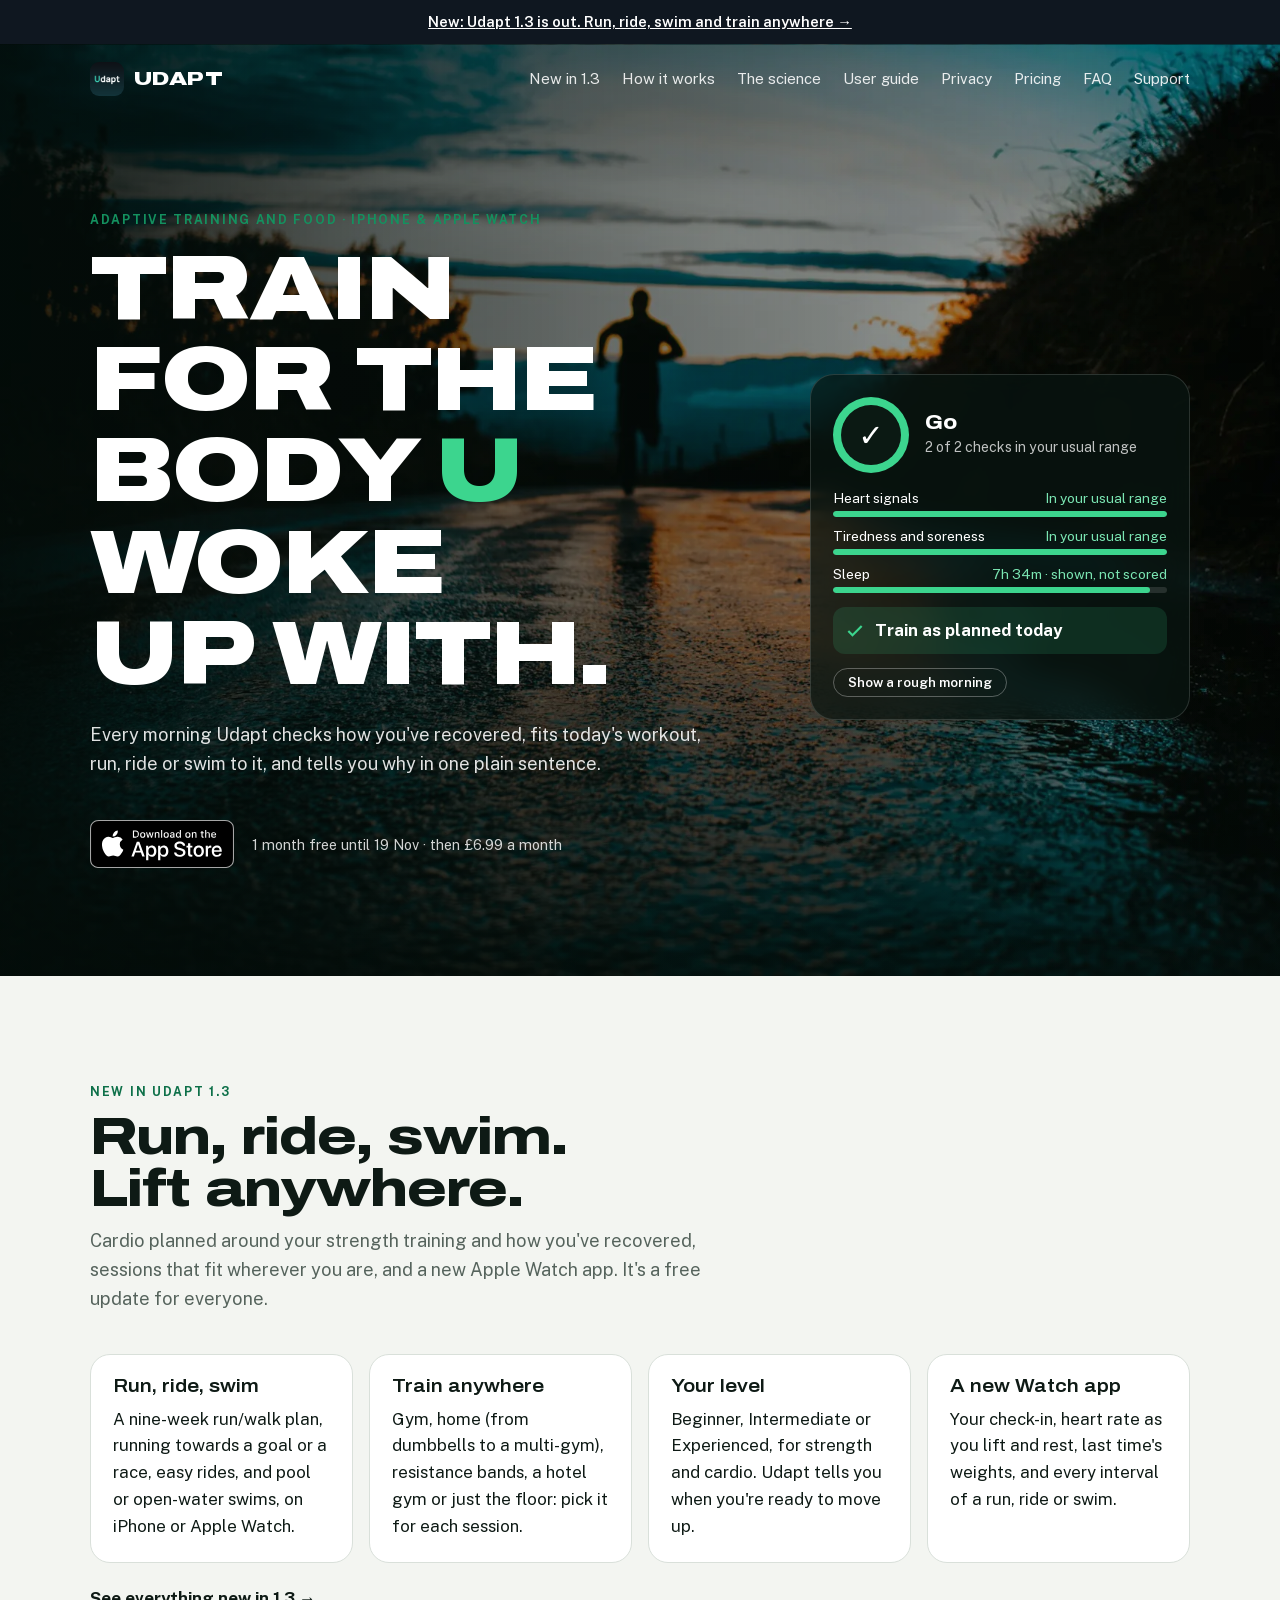
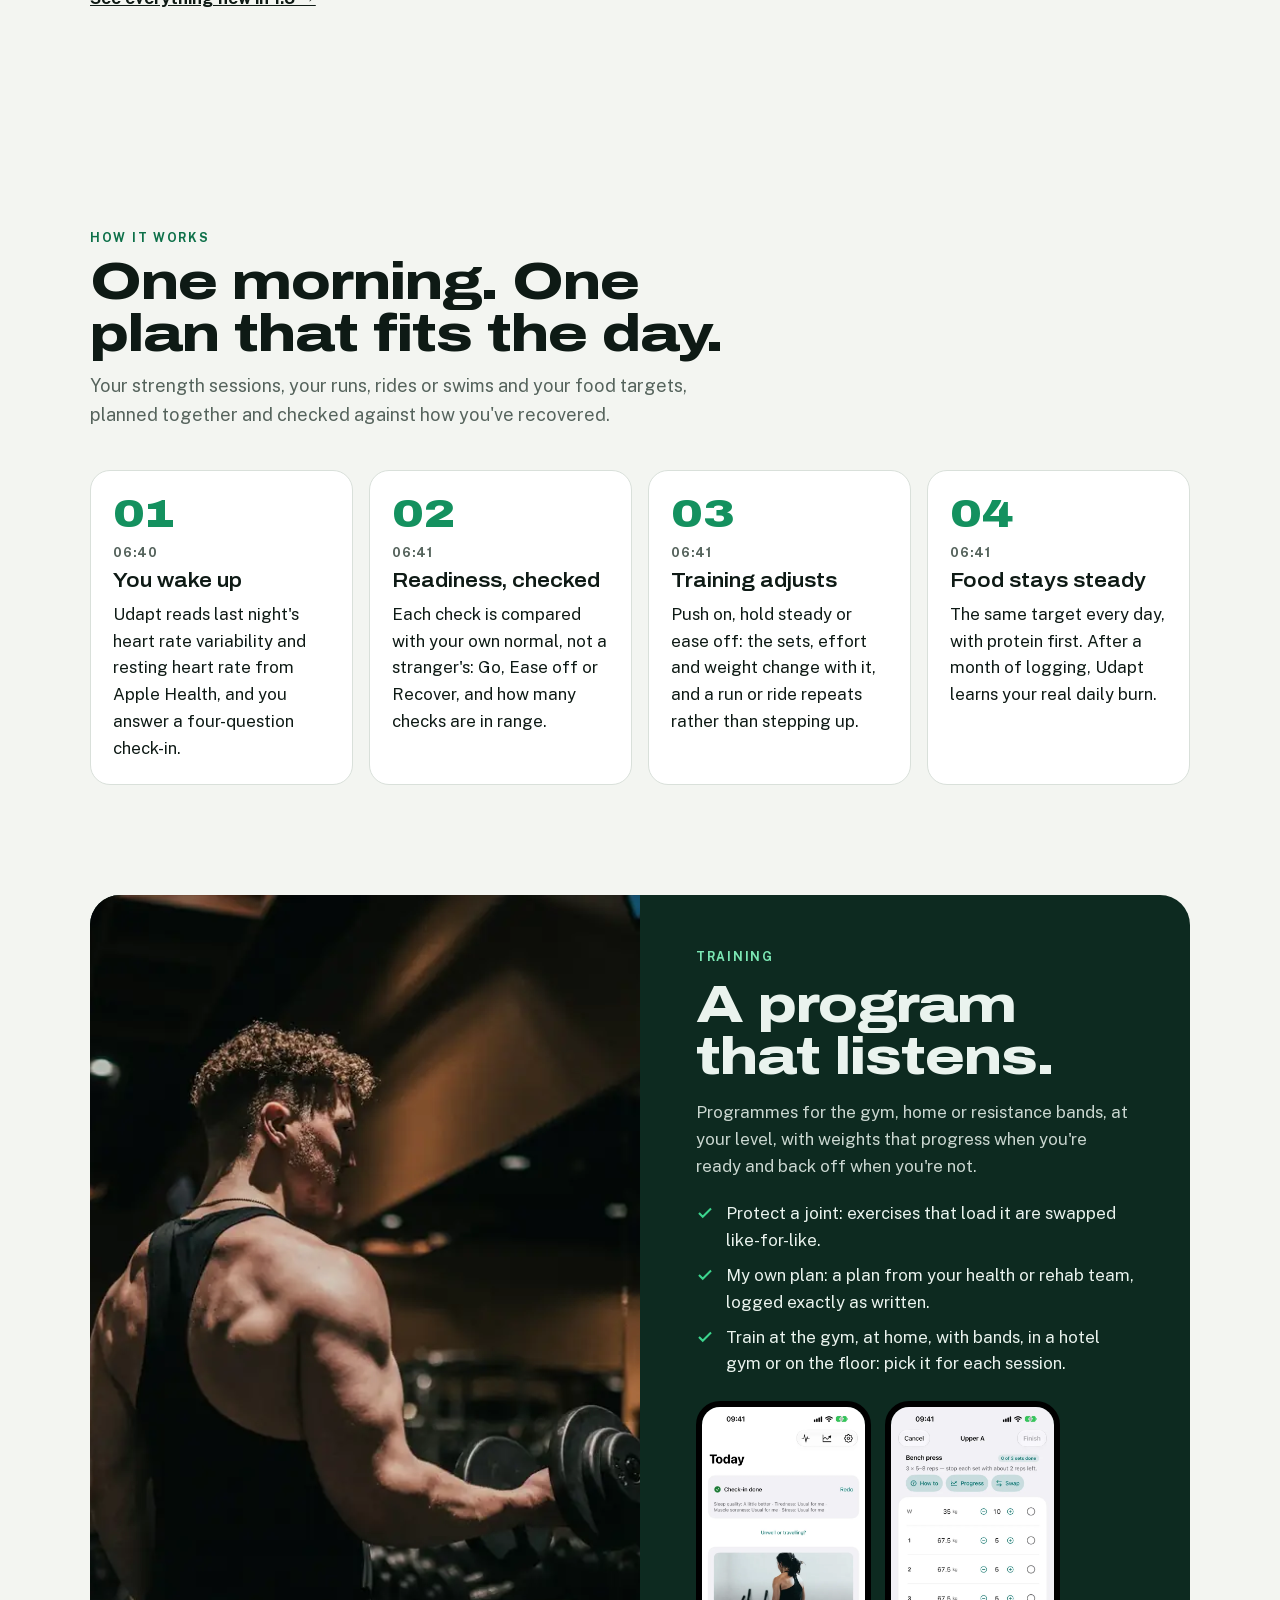
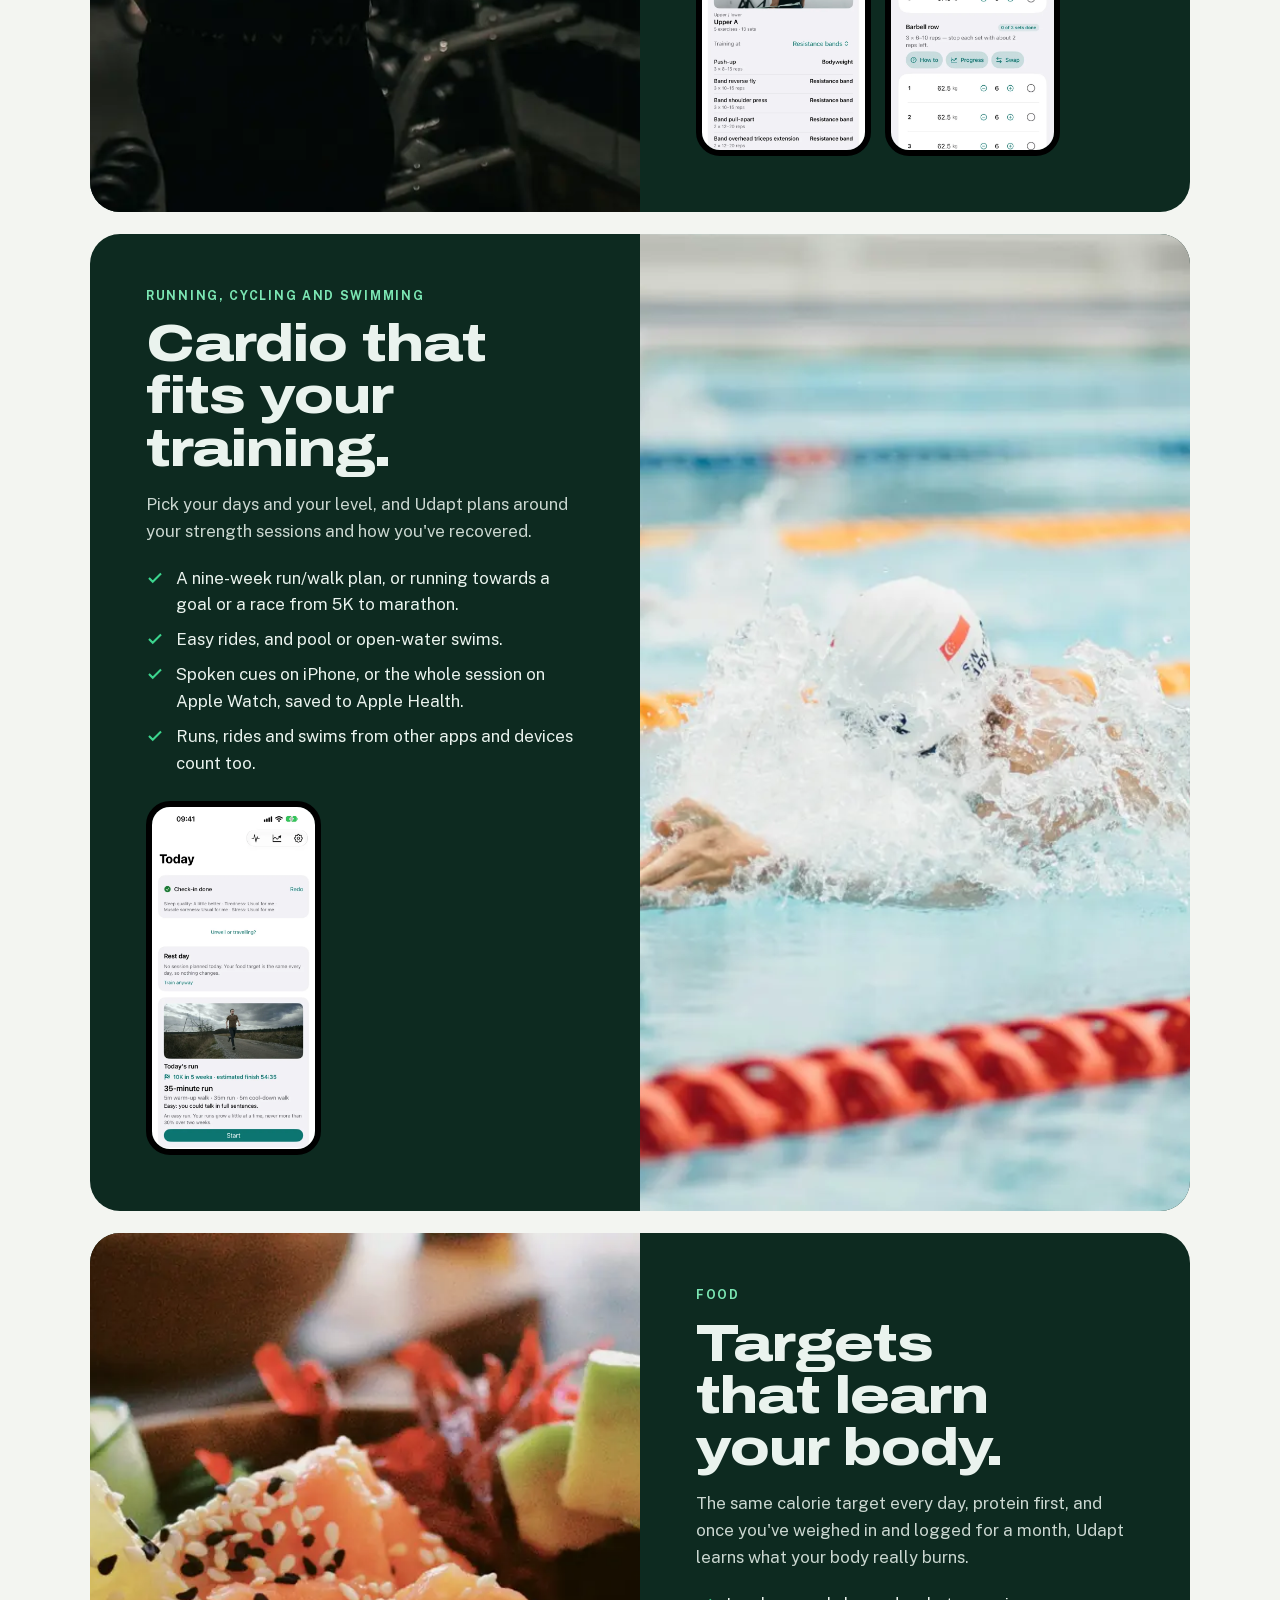
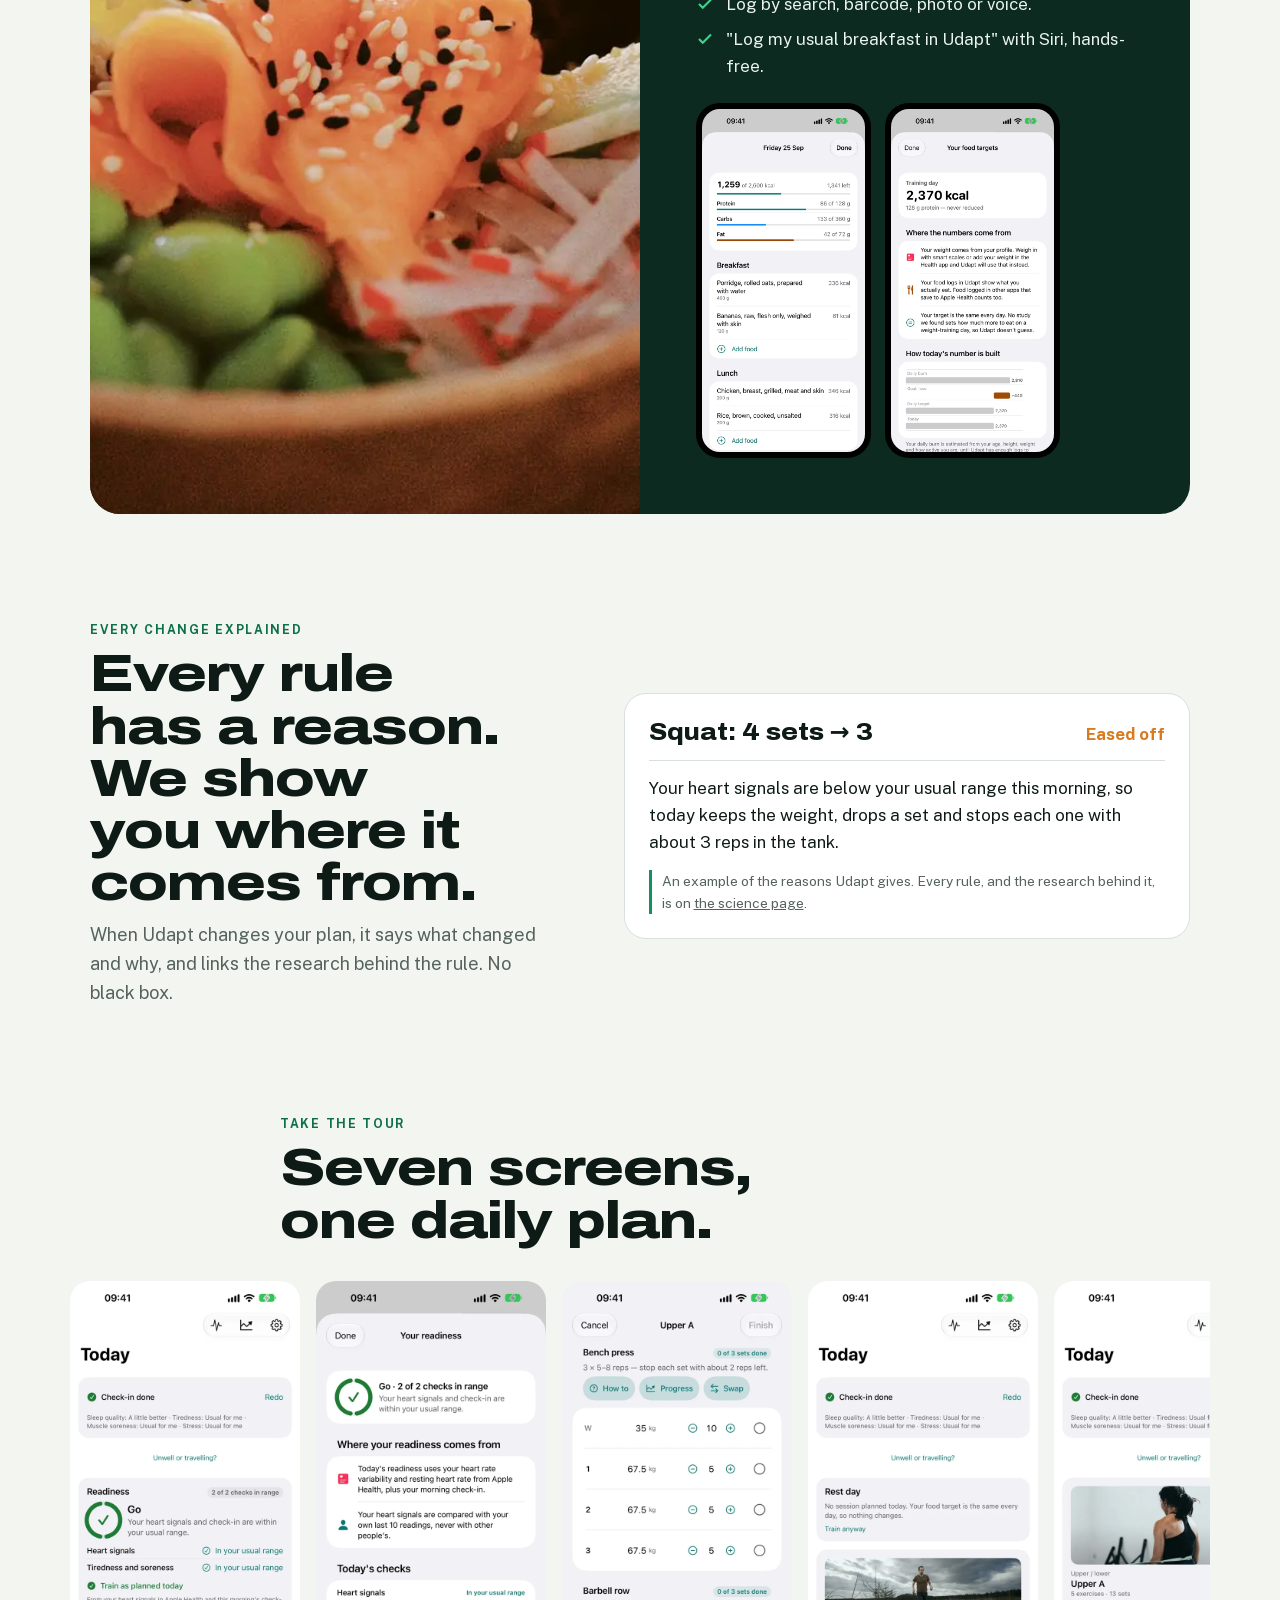
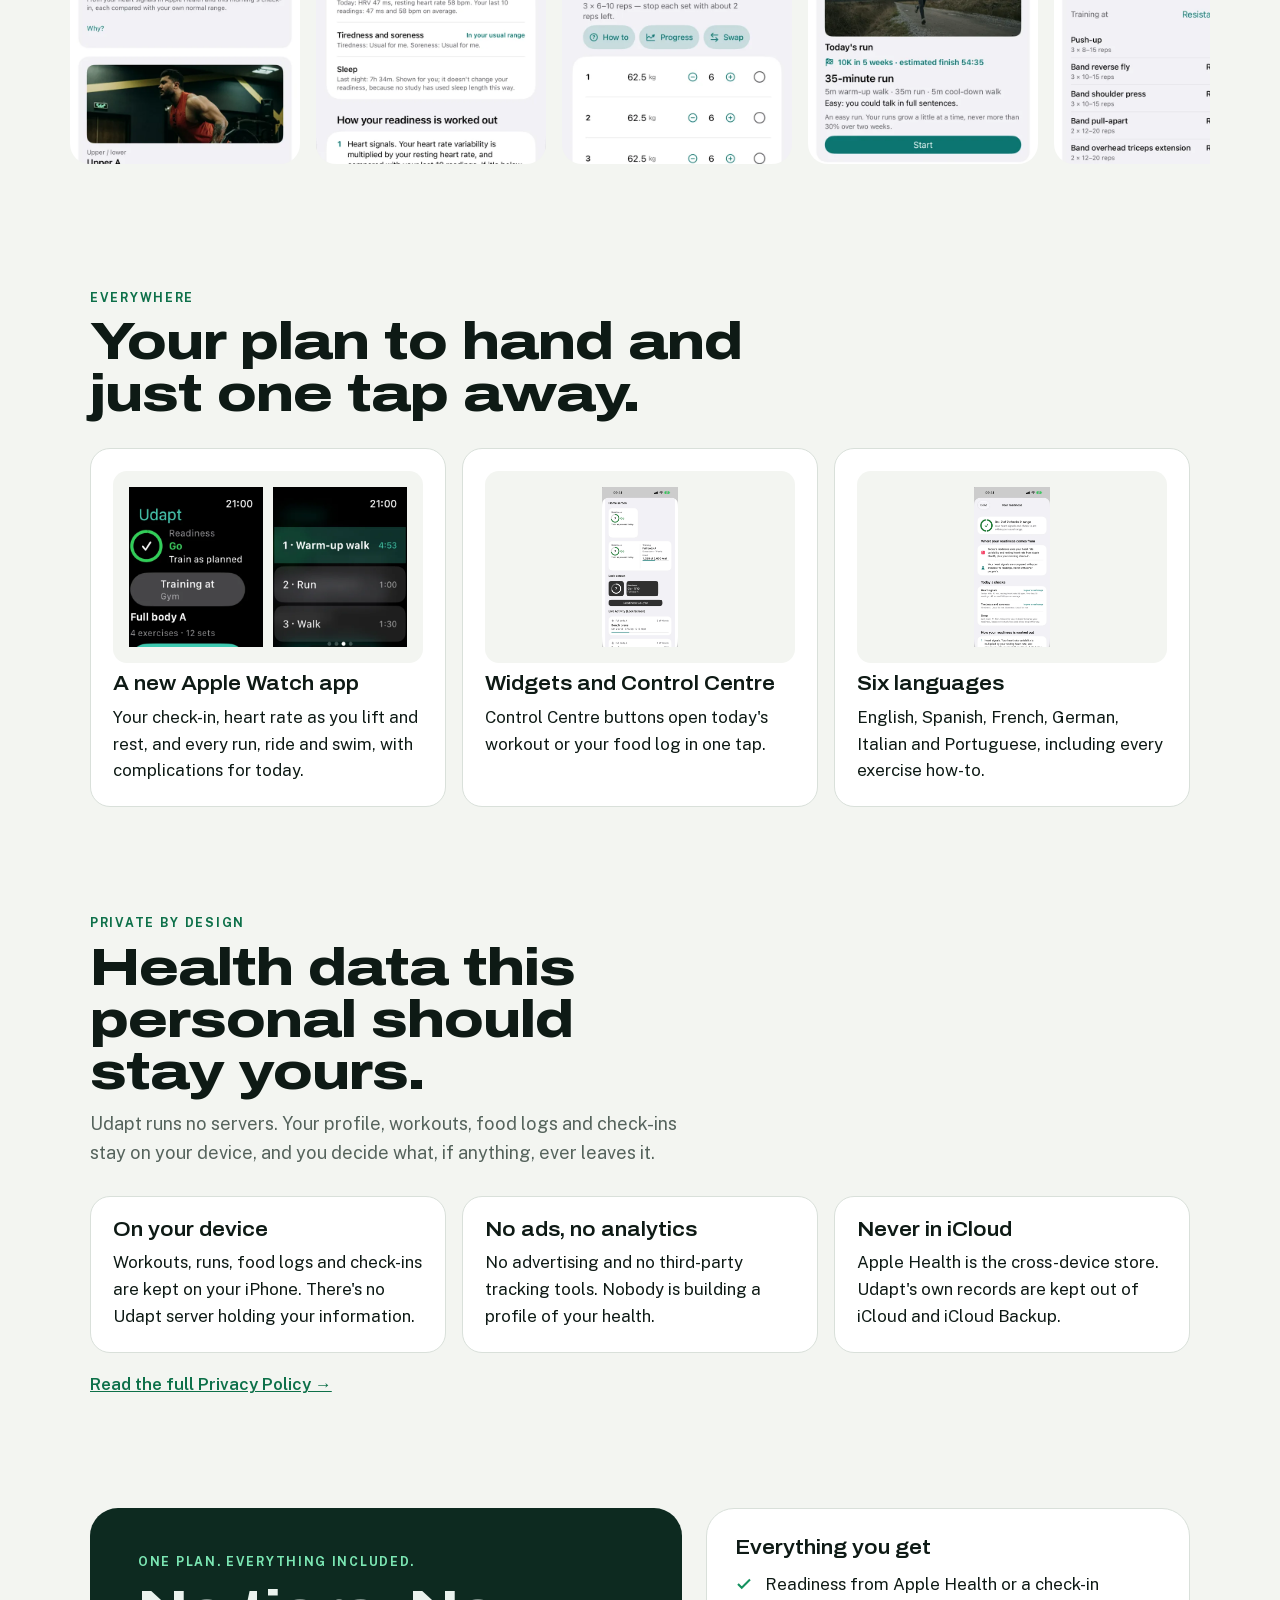
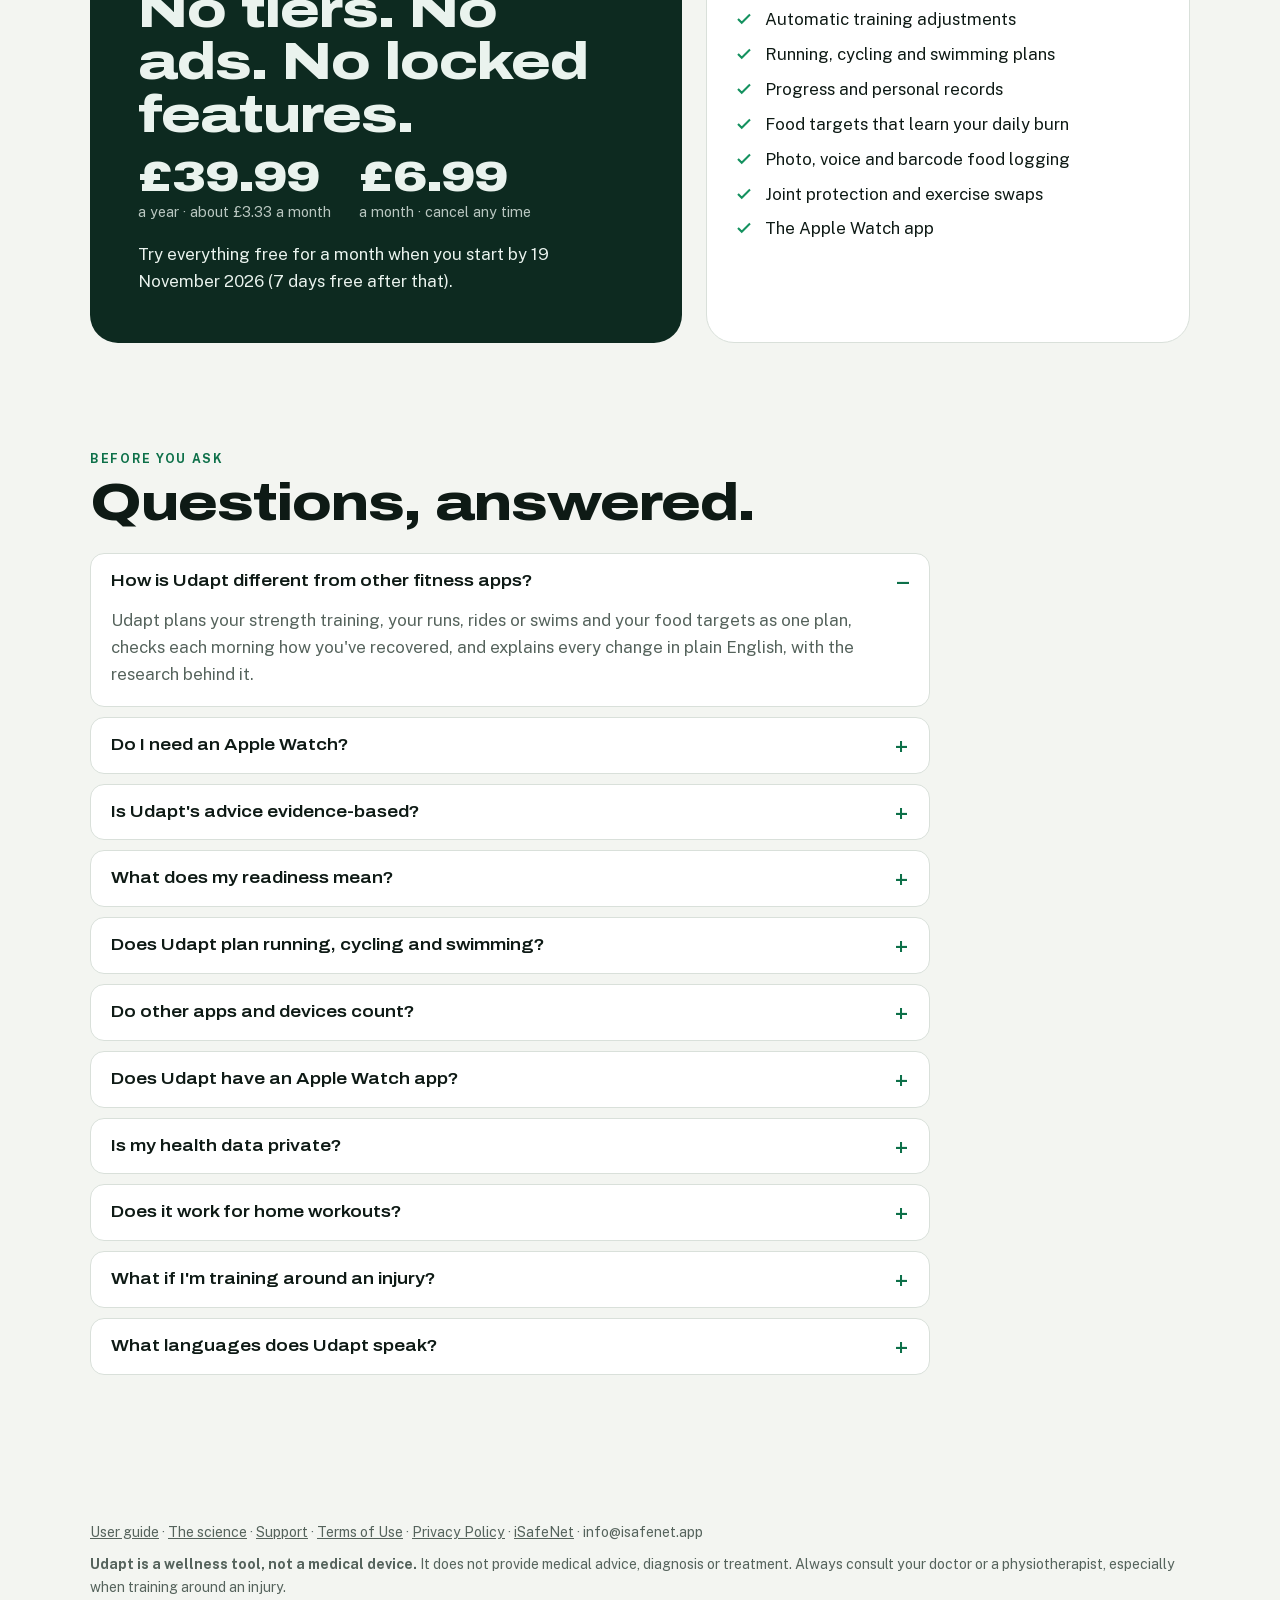
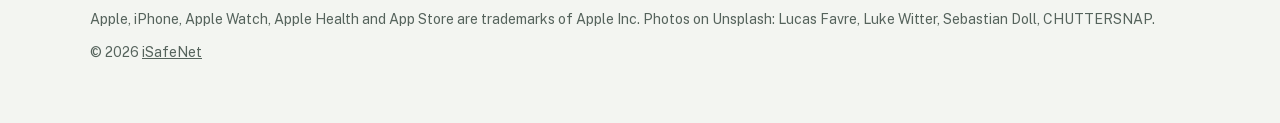
==== commit ec660f9e: ""Your first 5K" event trial: 1 month free for subscriptions started 13 Oct – 19 Nov 2026, then 7 day" ====
--- a/index.html
+++ b/index.html
@@ -237,7 +237,7 @@
       <p class="lede">Every morning Udapt checks how you've recovered, fits today's workout, run, ride or swim to it, and tells you why in one plain sentence.</p>
       <div class="cta">
         <a class="store-badge" href="https://apps.apple.com/app/udapt-workout-food-planner/id6815828206"><img src="images/app-store-badge-en-gb.svg" alt="Download on the App Store" width="144" height="48"></a>
-        <span>7 days free · then £6.99 a month</span>
+        <span>1 month free until 19 Nov · then £6.99 a month</span>
       </div>
     </div>
     <div class="ready" aria-live="polite" id="ready">
@@ -398,7 +398,7 @@
         <div><b class="num">£39.99</b><span>a year · about £3.33 a month</span></div>
         <div><b class="num">£6.99</b><span>a month · cancel any time</span></div>
       </div>
-      <p>Try everything free for 7 days.</p>
+      <p>Try everything free for a month when you start by 19 November 2026 (7 days free after that).</p>
     </div>
     <div class="incl">
       <h3>Everything you get</h3>
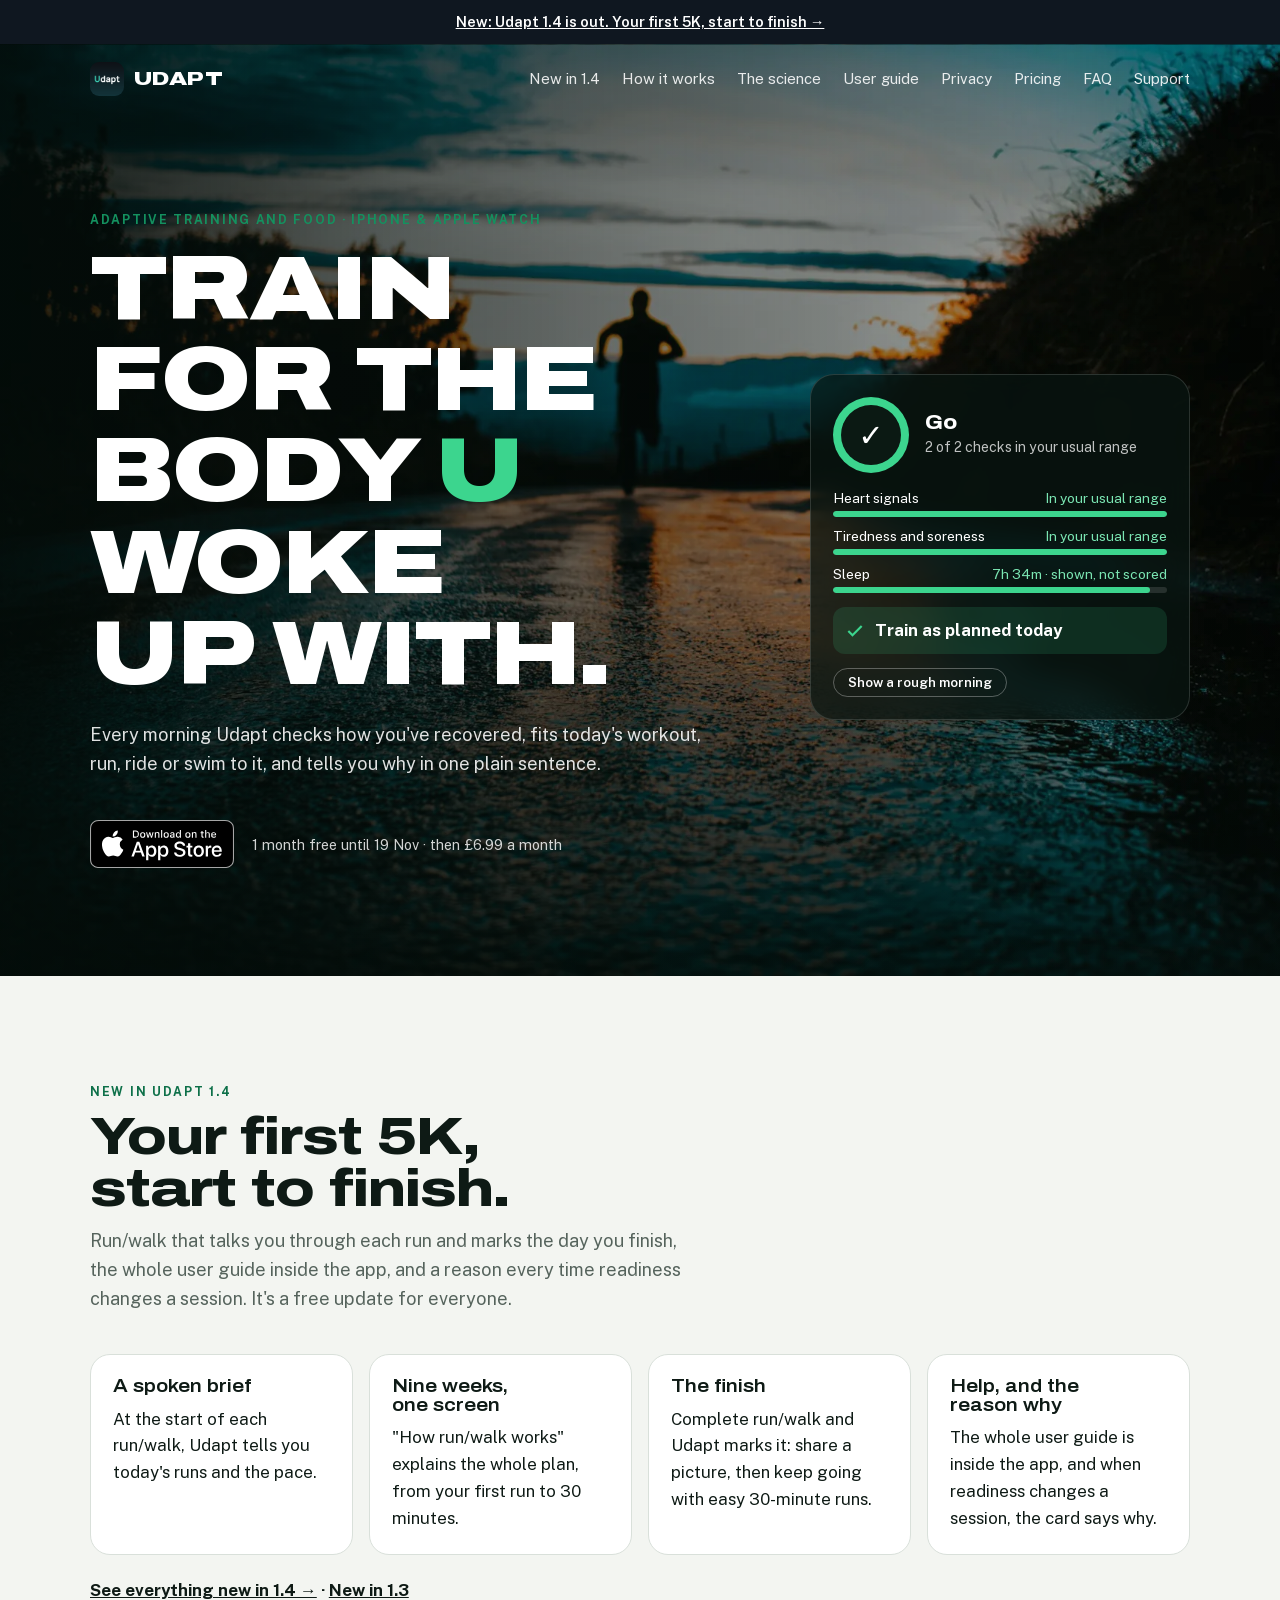
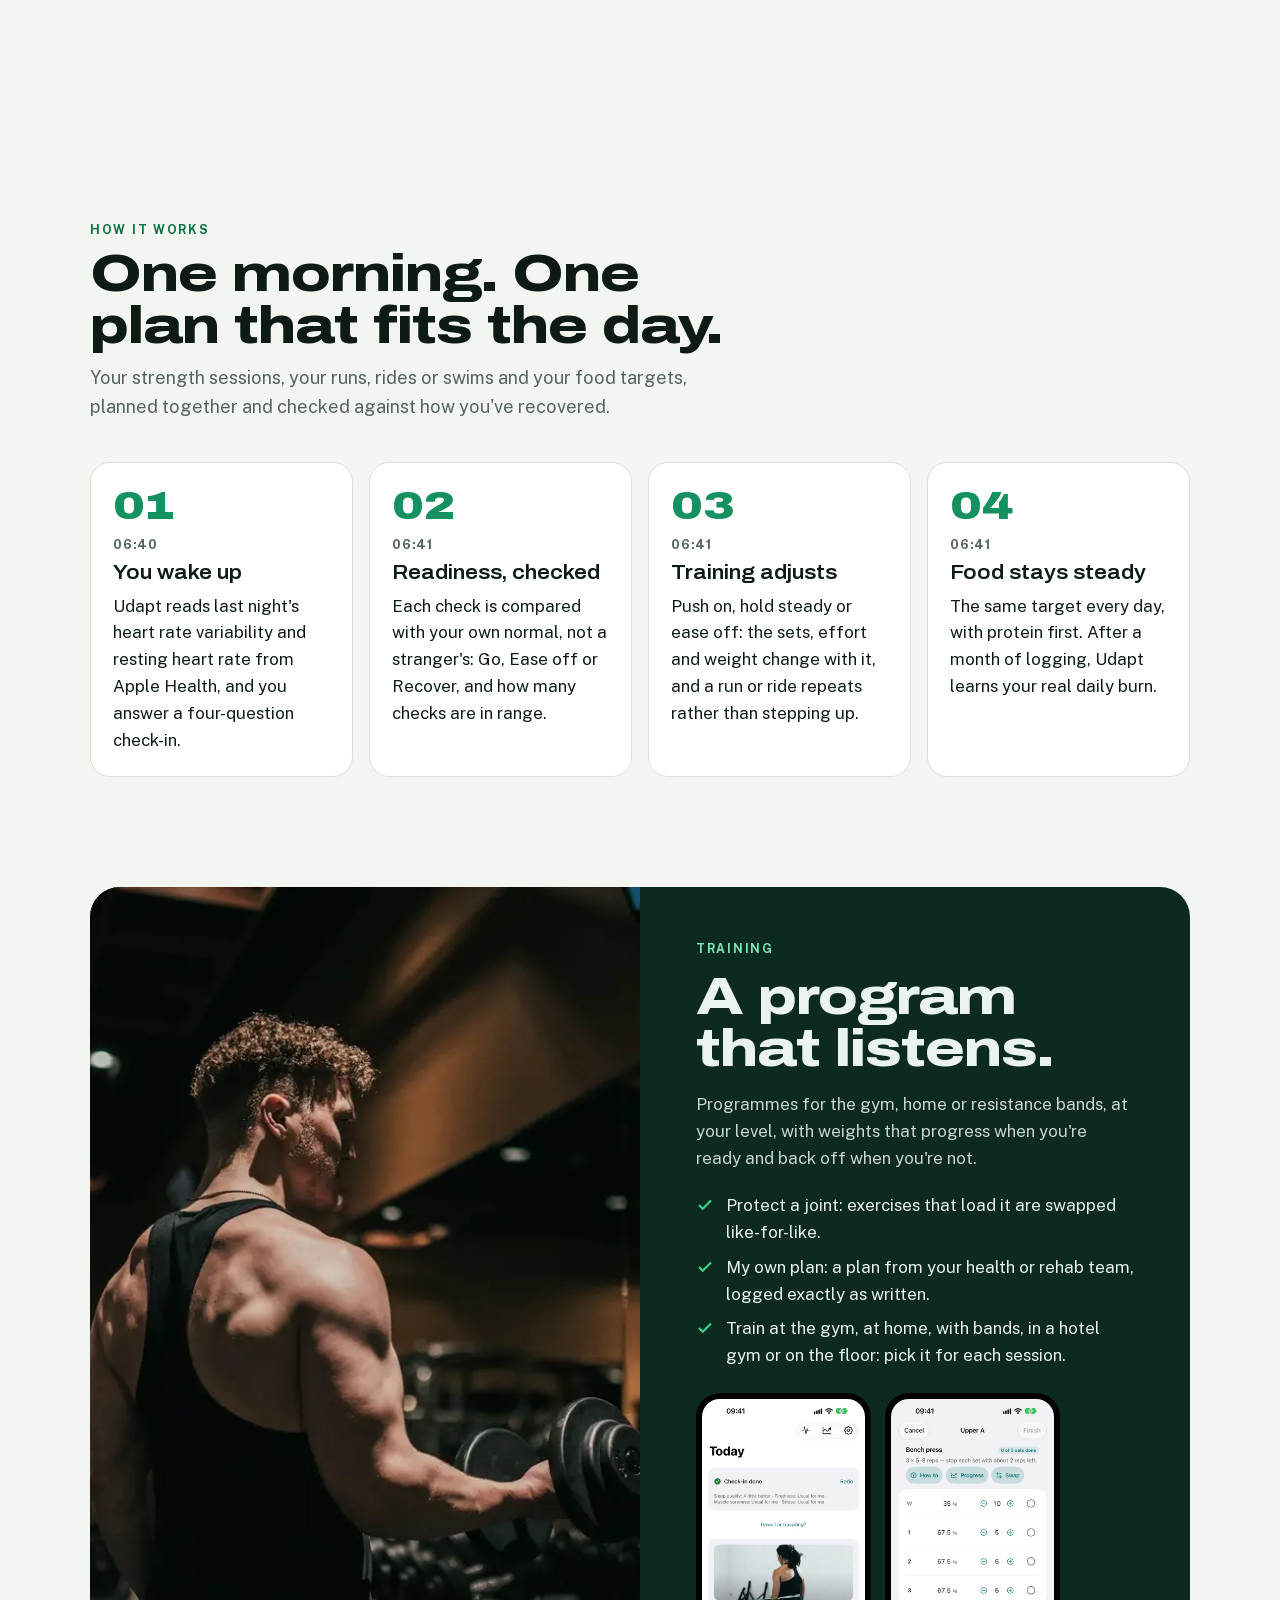
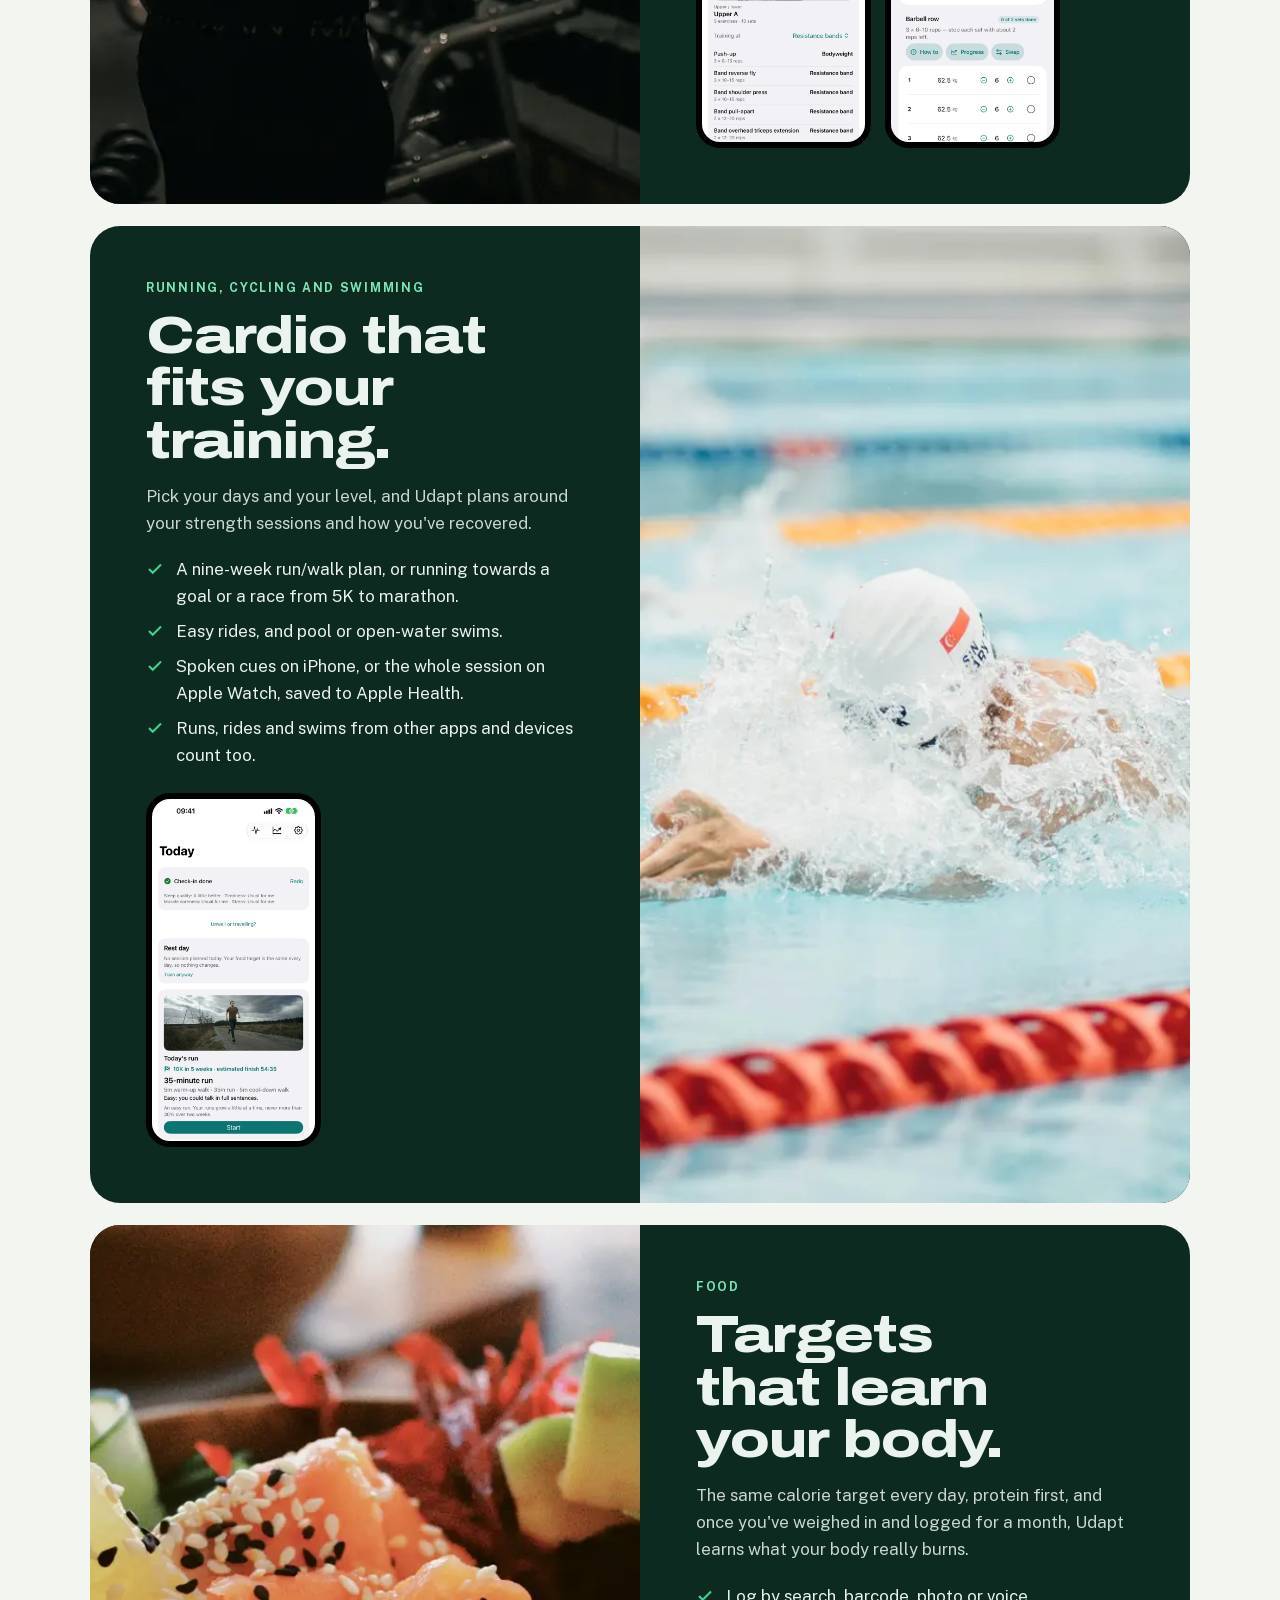
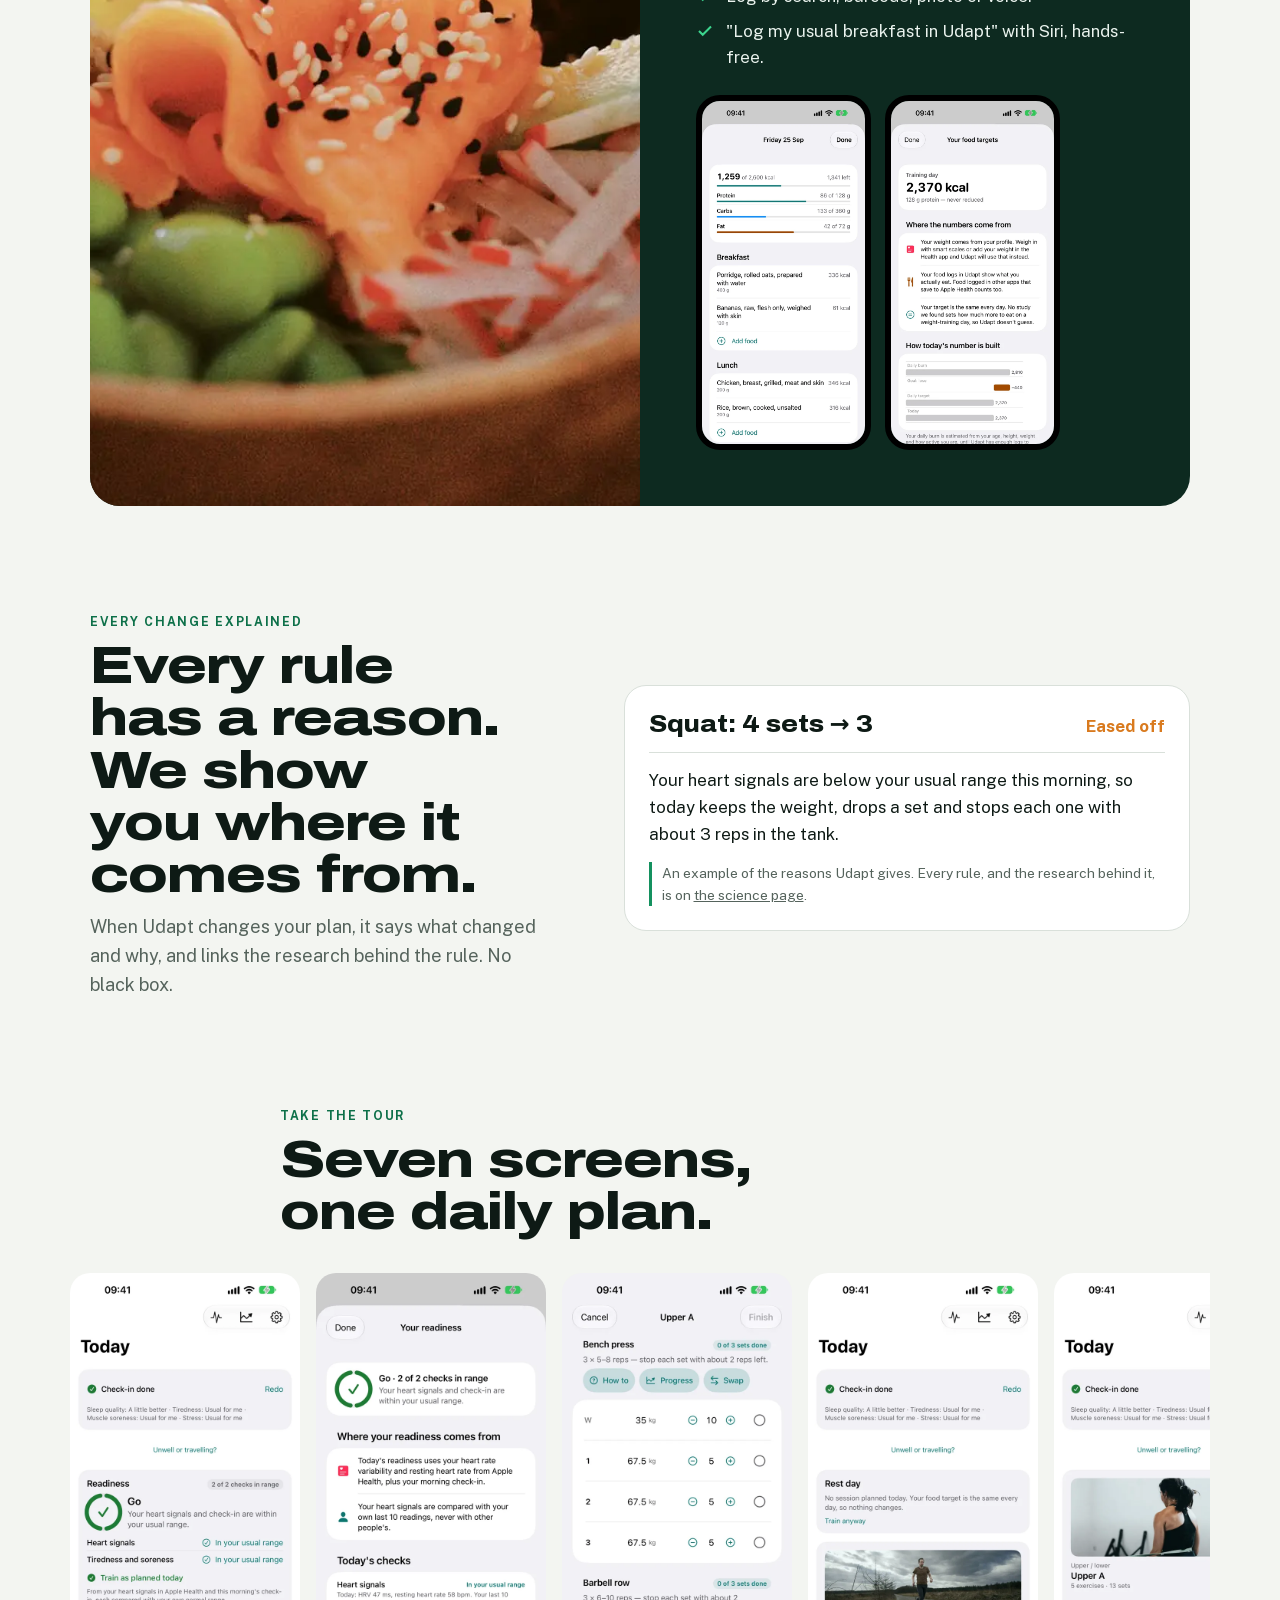
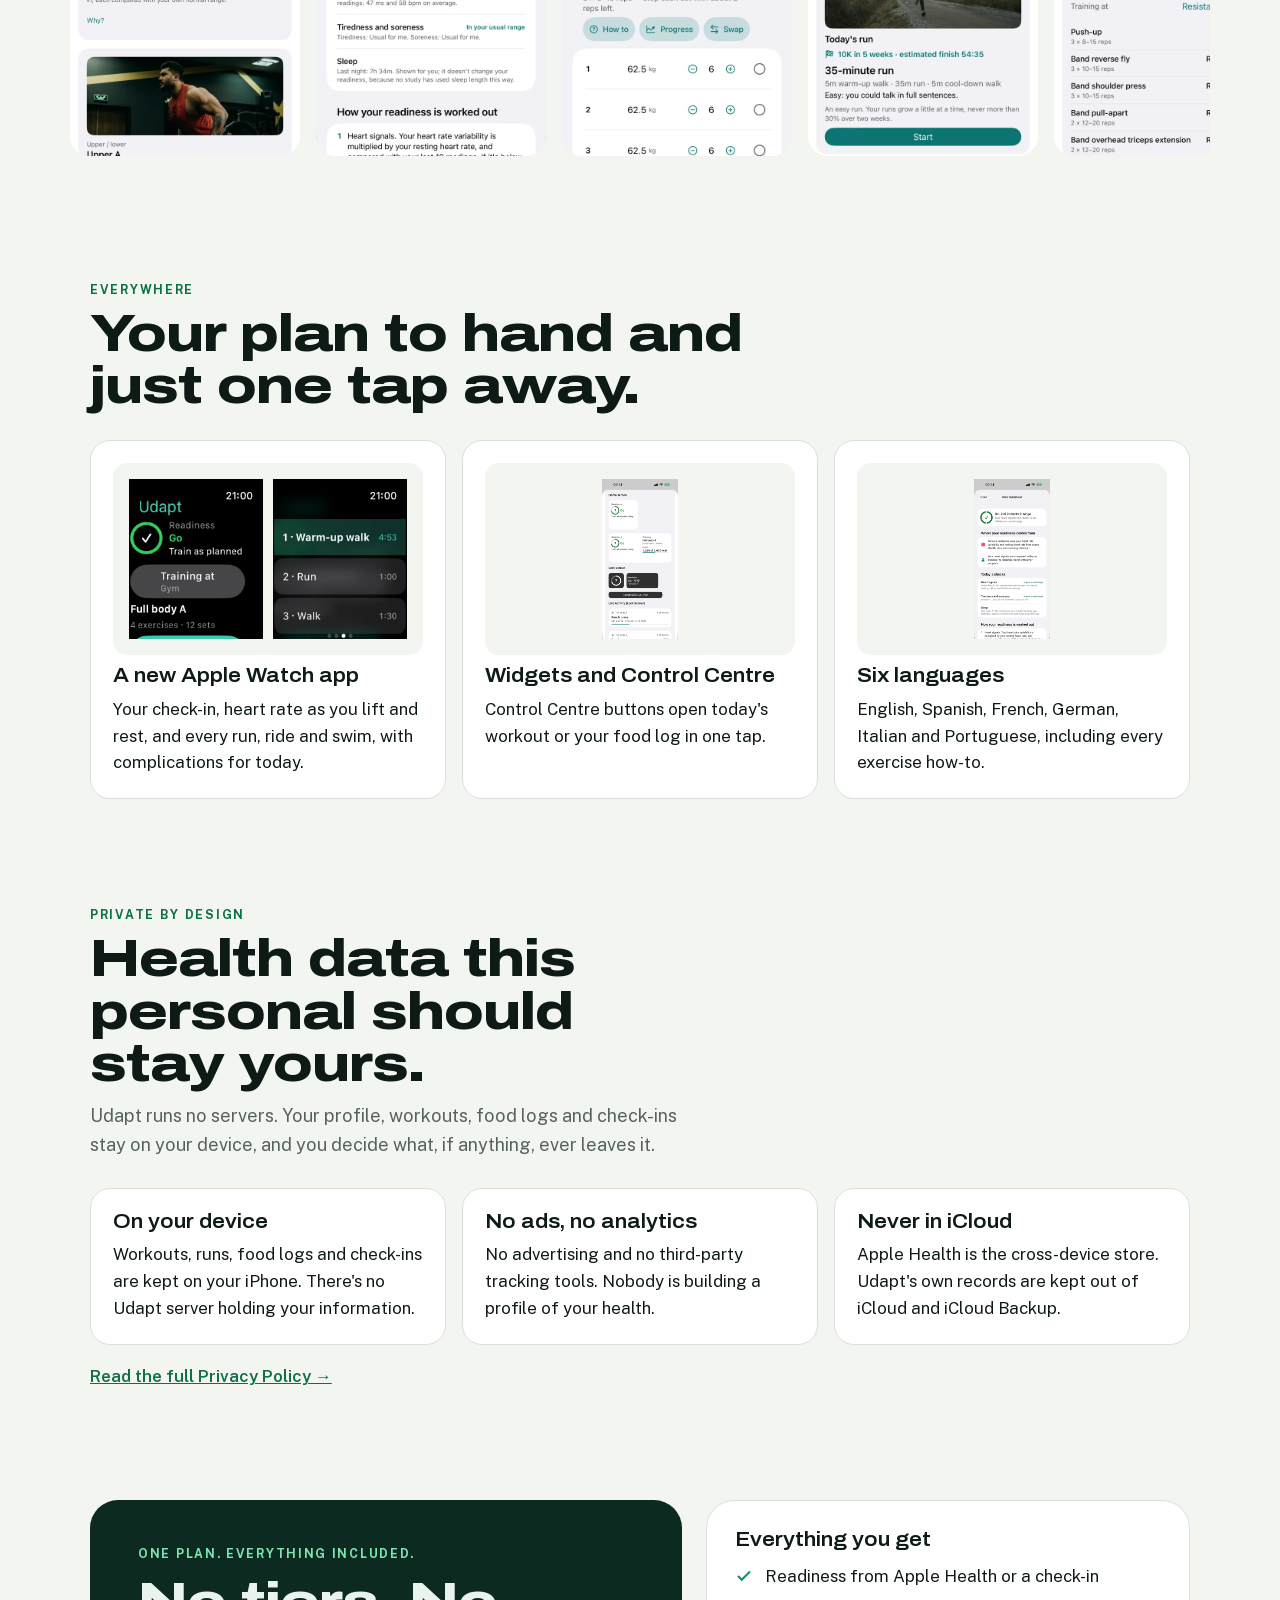
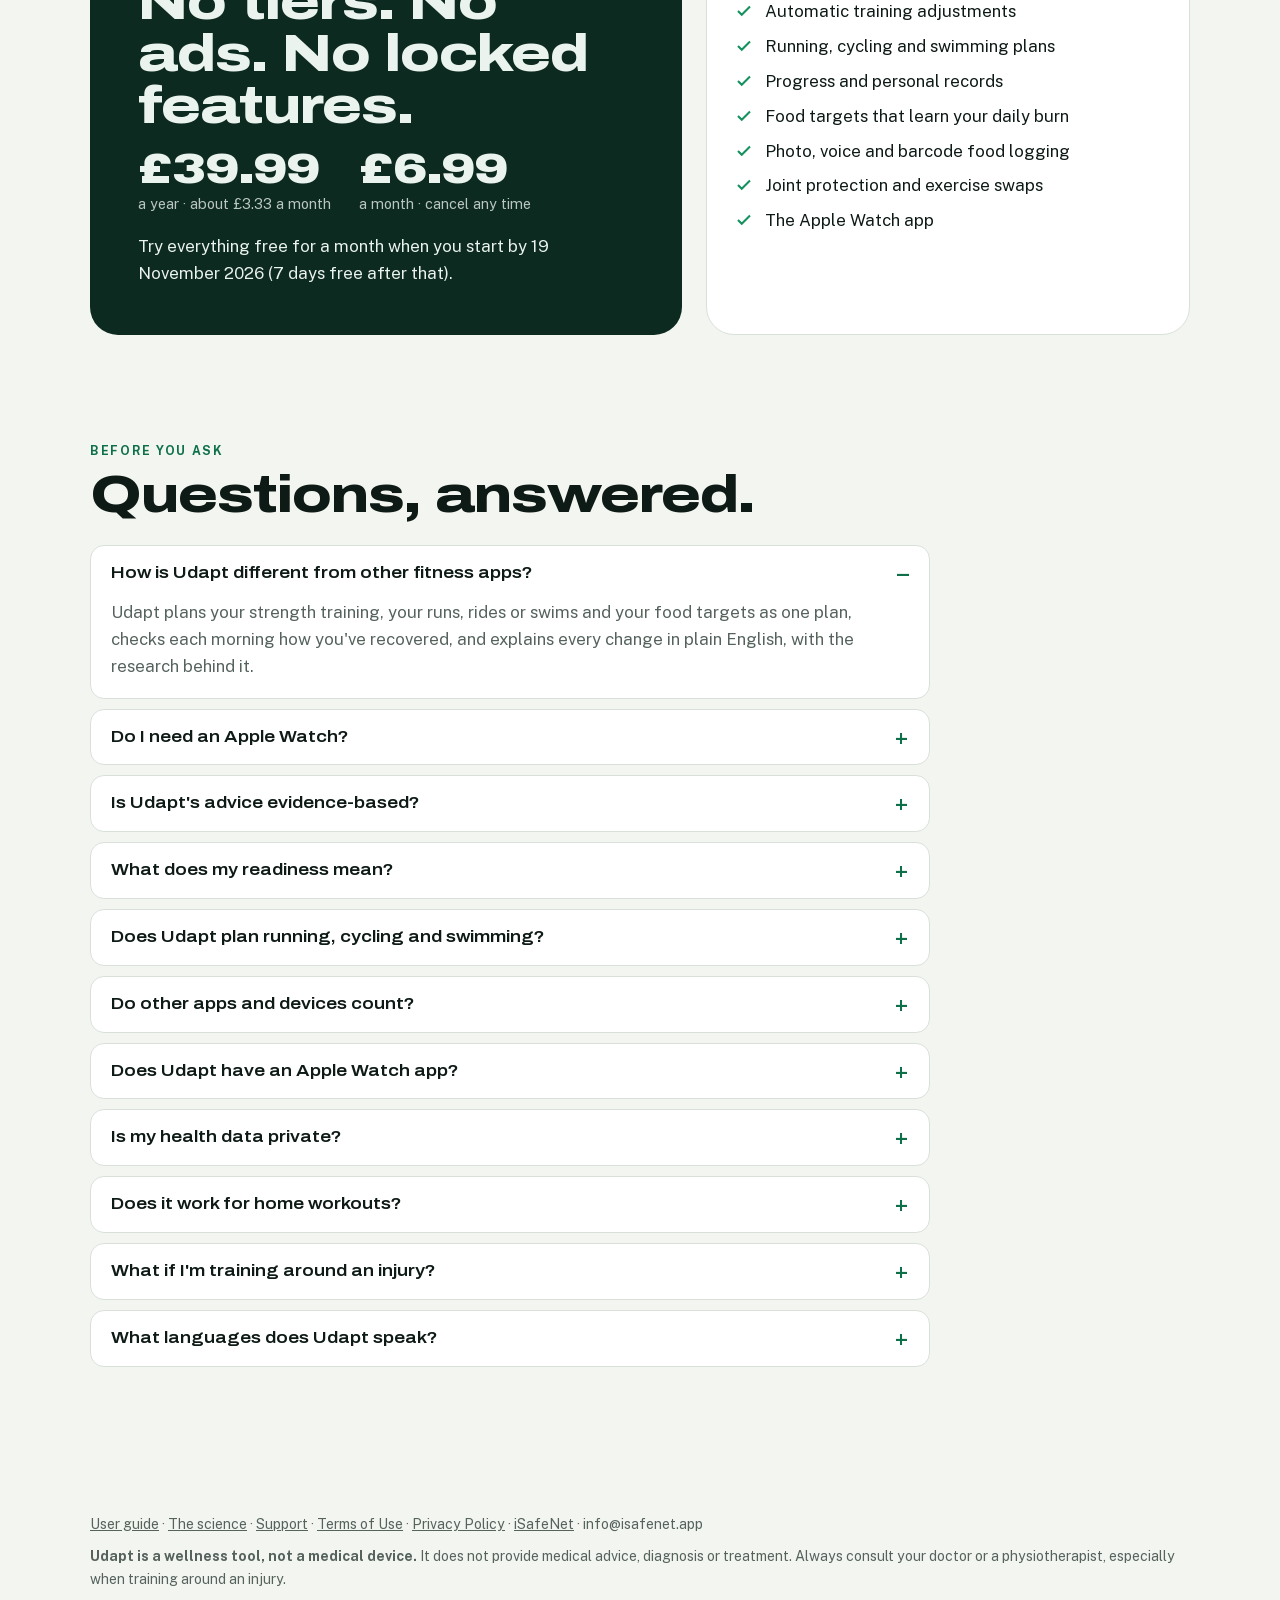
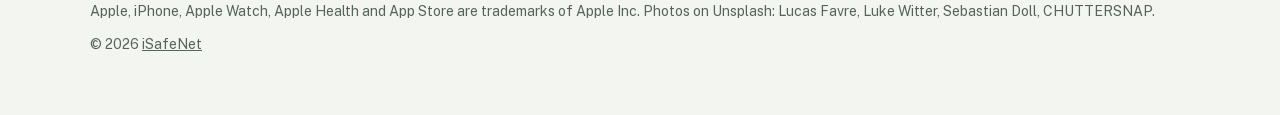
==== commit 9f91cad8: "Udapt 1.4 is out (released 14 Oct 2026): the 1.4 page (run/walk spoken brief, How run/walk works, th" ====
--- a/index.html
+++ b/index.html
@@ -23,7 +23,7 @@
 <meta name="twitter:title" content="Udapt: Adaptive Training &amp; Food Plan for iPhone">
 <meta name="twitter:description" content="One adaptive Daily Plan that reads Apple Health each morning and adjusts today's training and food targets together, with a plain-English reason for every change.">
 <meta name="twitter:image" content="https://udapt.isafenet.app/images/og.jpg">
-<script type="application/ld+json">{"@context": "https://schema.org", "@type": "SoftwareApplication", "name": "Udapt", "description": "One plan for strength training, runs, rides, swims and food targets, checked each morning against how you've recovered, with every change explained in plain English.", "applicationCategory": "HealthApplication", "operatingSystem": "iOS, watchOS", "url": "https://udapt.isafenet.app/", "downloadUrl": "https://apps.apple.com/app/udapt-workout-food-planner/id6815828206", "image": "https://udapt.isafenet.app/images/app-icon.png", "publisher": {"@type": "Organization", "@id": "https://isafenet.app/#organization", "name": "iSafeNet", "url": "https://isafenet.app/"}, "offers": [{"@type": "Offer", "name": "Monthly", "price": "6.99", "priceCurrency": "GBP"}, {"@type": "Offer", "name": "Annual", "price": "39.99", "priceCurrency": "GBP"}], "softwareVersion": "1.3", "featureList": ["Daily readiness from Apple Health or a morning check-in", "Training that eases off or progresses with readiness", "Running, cycling and swimming plans for your level", "Race goals from 5K to marathon", "Train at the gym, at home, with bands, in a hotel gym or on the floor", "Beginner, Intermediate and Experienced levels", "Food targets that learn your daily burn", "GLP-1 mode", "Menopause mode", "Unwell days and travelling", "Progress and personal records", "Joint protection with exercise swaps", "My own plan from a health or rehab team", "Apple Watch app, complications and widgets"]}</script>
+<script type="application/ld+json">{"@context": "https://schema.org", "@type": "SoftwareApplication", "name": "Udapt", "description": "One plan for strength training, runs, rides, swims and food targets, checked each morning against how you've recovered, with every change explained in plain English.", "applicationCategory": "HealthApplication", "operatingSystem": "iOS, watchOS", "url": "https://udapt.isafenet.app/", "downloadUrl": "https://apps.apple.com/app/udapt-workout-food-planner/id6815828206", "image": "https://udapt.isafenet.app/images/app-icon.png", "publisher": {"@type": "Organization", "@id": "https://isafenet.app/#organization", "name": "iSafeNet", "url": "https://isafenet.app/"}, "offers": [{"@type": "Offer", "name": "Monthly", "price": "6.99", "priceCurrency": "GBP"}, {"@type": "Offer", "name": "Annual", "price": "39.99", "priceCurrency": "GBP"}], "softwareVersion": "1.4", "featureList": ["Daily readiness from Apple Health or a morning check-in", "Training that eases off or progresses with readiness", "Running, cycling and swimming plans for your level", "Race goals from 5K to marathon", "Train at the gym, at home, with bands, in a hotel gym or on the floor", "Beginner, Intermediate and Experienced levels", "Food targets that learn your daily burn", "GLP-1 mode", "Menopause mode", "Unwell days and travelling", "Progress and personal records", "Joint protection with exercise swaps", "My own plan from a health or rehab team", "Apple Watch app, complications and widgets"]}</script>
 <script type="application/ld+json">{"@context": "https://schema.org", "@type": "WebSite", "name": "Udapt", "url": "https://udapt.isafenet.app/", "inLanguage": "en-GB"}</script>
 <script type="application/ld+json">{"@context": "https://schema.org", "@type": "FAQPage", "mainEntity": [{"@type": "Question", "name": "How is Udapt different from other fitness apps?", "acceptedAnswer": {"@type": "Answer", "text": "Udapt plans your strength training, your runs, rides or swims and your food targets as one plan, checks each morning how you've recovered, and explains every change in plain English, with the research behind it."}}, {"@type": "Question", "name": "Do I need an Apple Watch?", "acceptedAnswer": {"@type": "Answer", "text": "No. A four-question morning check-in gives you a readiness on its own, and runs and rides work on iPhone. With an Apple Watch, Udapt also uses your heart signals overnight, records swims in the water, and gives you the Watch app."}}, {"@type": "Question", "name": "Is Udapt's advice evidence-based?", "acceptedAnswer": {"@type": "Answer", "text": "Yes. Every rule comes from published research or official guidance, and each is labelled by how directly it applies: Direct, Applied, or Udapt's choice where no study sets a number. The Why? buttons in the app and the Science page show the sources."}}, {"@type": "Question", "name": "What does my readiness mean?", "acceptedAnswer": {"@type": "Answer", "text": "Go, Ease off or Recover, from two checks: your heart signals compared with your own last 10 readings, and your morning check-in. Each check outside your usual range moves the day down a step. There's no score out of 10, because no study gives one."}}, {"@type": "Question", "name": "Does Udapt plan running, cycling and swimming?", "acceptedAnswer": {"@type": "Answer", "text": "Yes: a nine-week run/walk plan, running towards a goal or a race, easy rides, and pool or open-water swims, at your level and on the days you choose, fitted around your strength training."}}, {"@type": "Question", "name": "Do other apps and devices count?", "acceptedAnswer": {"@type": "Answer", "text": "Yes. Runs, rides and swims that other apps and devices save to Apple Health count in your plan, alongside Udapt's own."}}, {"@type": "Question", "name": "Does Udapt have an Apple Watch app?", "acceptedAnswer": {"@type": "Answer", "text": "Yes, included with your subscription: the morning check-in, your readiness and plan, set logging with heart rate and a rest timer, runs, rides and swims, and complications for readiness, today's session and protein."}}, {"@type": "Question", "name": "Is my health data private?", "acceptedAnswer": {"@type": "Answer", "text": "Udapt is built on-device. Your health data, profile, workouts and food logs stay on your iPhone (and your own Apple Watch, if you use the Watch app), with one disclosed exception: scanning a barcode sends only the barcode number to Open Food Facts, a nonprofit food database."}}, {"@type": "Question", "name": "Does it work for home workouts?", "acceptedAnswer": {"@type": "Answer", "text": "Yes. Tell Udapt what you have, from a pair of dumbbells to a multi-gym, or train with resistance bands, in a hotel gym or on the floor. You choose where for each session."}}, {"@type": "Question", "name": "What if I'm training around an injury?", "acceptedAnswer": {"@type": "Answer", "text": "Flag a joint you're being careful with in Settings, and Udapt swaps out exercises that load it for a like-for-like alternative where one exists. It's not medical advice: always check with a doctor or health professional about what's safe for you. If your health or rehab team has given you an exercise plan, add it in My own plan: Udapt logs it exactly as it's written and never changes it."}}, {"@type": "Question", "name": "What languages does Udapt speak?", "acceptedAnswer": {"@type": "Answer", "text": "English, Spanish, French, German, Italian and Portuguese (Portugal and Brazil), including every exercise how-to. It follows your iPhone's language. Food search still uses English food names for now."}}]}</script>
 <meta name="apple-itunes-app" content="app-id=6815828206">
@@ -220,12 +220,12 @@
 </head>
 <body>
 
-<p style="margin:0;padding:10px 16px;text-align:center;background:#0f1720;color:#fff;font-weight:600;font-size:.92rem"><a href="udapt-1-3.html" style="color:#fff">New: Udapt 1.3 is out. Run, ride, swim and train anywhere &rarr;</a></p>
+<p style="margin:0;padding:10px 16px;text-align:center;background:#0f1720;color:#fff;font-weight:600;font-size:.92rem"><a href="udapt-1-4.html" style="color:#fff">New: Udapt 1.4 is out. Your first 5K, start to finish &rarr;</a></p>
 <div class="masthead">
 <div class="top">
   <div class="wrap">
     <a class="brand" href="#top"><img src="images/icon-192.png" alt="">Udapt</a>
-    <nav aria-label="Main"><a href="#new">New in 1.3</a><a href="#how">How it works</a><a href="science.html">The science</a><a href="guide.html">User guide</a><a href="#privacy">Privacy</a><a href="#pricing">Pricing</a><a href="#faq">FAQ</a><a href="support.html">Support</a></nav>
+    <nav aria-label="Main"><a href="#new">New in 1.4</a><a href="#how">How it works</a><a href="science.html">The science</a><a href="guide.html">User guide</a><a href="#privacy">Privacy</a><a href="#pricing">Pricing</a><a href="#faq">FAQ</a><a href="support.html">Support</a></nav>
   </div>
 </div>
 
@@ -260,17 +260,17 @@
 <section id="new" class="new12">
   <div class="wrap">
     <div class="head">
-      <p class="label">New in Udapt 1.3</p>
-      <h2>Run, ride, swim. Lift anywhere.</h2>
-      <p class="lede">Cardio planned around your strength training and how you've recovered, sessions that fit wherever you are, and a new Apple Watch app. It's a free update for everyone.</p>
+      <p class="label">New in Udapt 1.4</p>
+      <h2>Your first 5K, start to finish.</h2>
+      <p class="lede">Run/walk that talks you through each run and marks the day you finish, the whole user guide inside the app, and a reason every time readiness changes a session. It's a free update for everyone.</p>
     </div>
     <div class="steps">
-      <div class="step"><h3>Run, ride, swim</h3><p>A nine-week run/walk plan, running towards a goal or a race, easy rides, and pool or open-water swims, on iPhone or Apple Watch.</p></div>
-      <div class="step"><h3>Train anywhere</h3><p>Gym, home (from dumbbells to a multi-gym), resistance bands, a hotel gym or just the floor: pick it for each session.</p></div>
-      <div class="step"><h3>Your level</h3><p>Beginner, Intermediate or Experienced, for strength and cardio. Udapt tells you when you're ready to move up.</p></div>
-      <div class="step"><h3>A new Watch app</h3><p>Your check-in, heart rate as you lift and rest, last time's weights, and every interval of a run, ride or swim.</p></div>
-    </div>
-    <p class="more"><a href="udapt-1-3.html">See everything new in 1.3 &rarr;</a></p>
+      <div class="step"><h3>A spoken brief</h3><p>At the start of each run/walk, Udapt tells you today's runs and the pace.</p></div>
+      <div class="step"><h3>Nine weeks, one screen</h3><p>"How run/walk works" explains the whole plan, from your first run to 30 minutes.</p></div>
+      <div class="step"><h3>The finish</h3><p>Complete run/walk and Udapt marks it: share a picture, then keep going with easy 30-minute runs.</p></div>
+      <div class="step"><h3>Help, and the reason why</h3><p>The whole user guide is inside the app, and when readiness changes a session, the card says why.</p></div>
+    </div>
+    <p class="more"><a href="udapt-1-4.html">See everything new in 1.4 &rarr;</a> · <a href="udapt-1-3.html">New in 1.3</a></p>
   </div>
 </section>
 
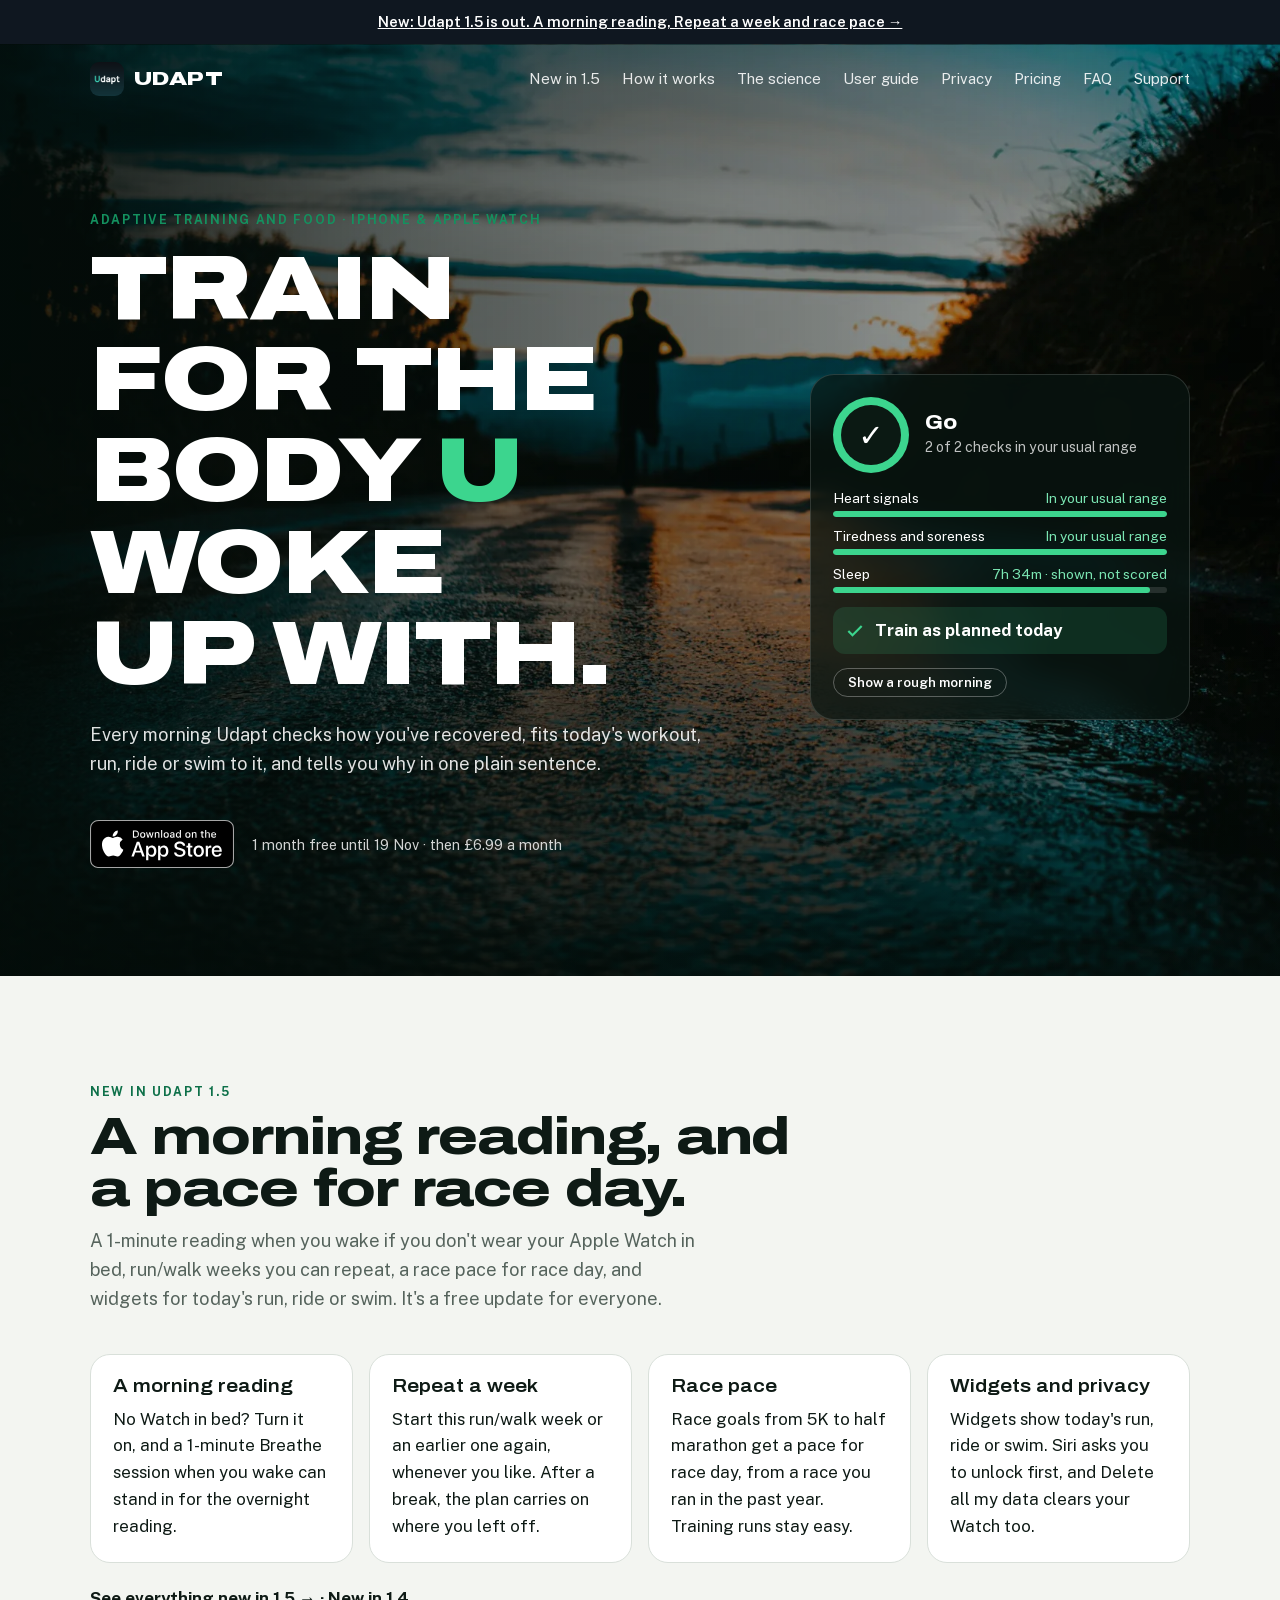
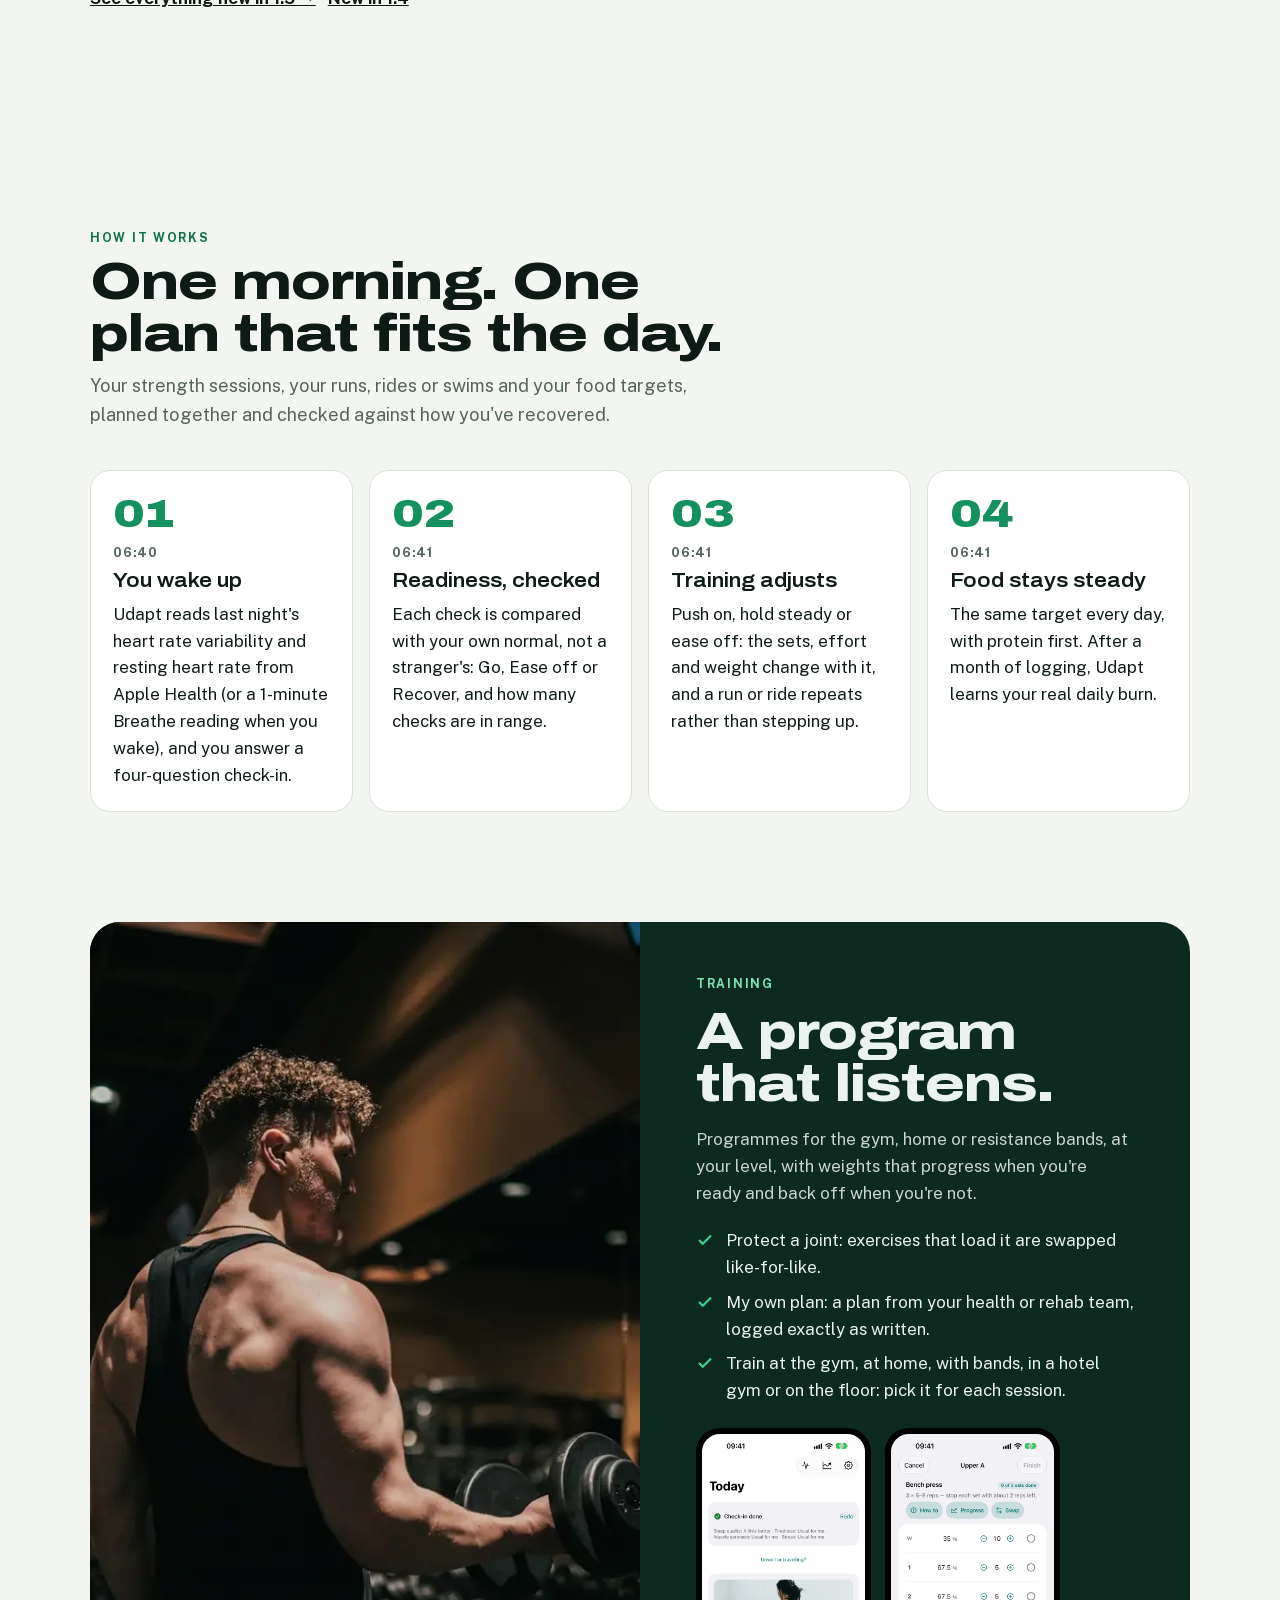
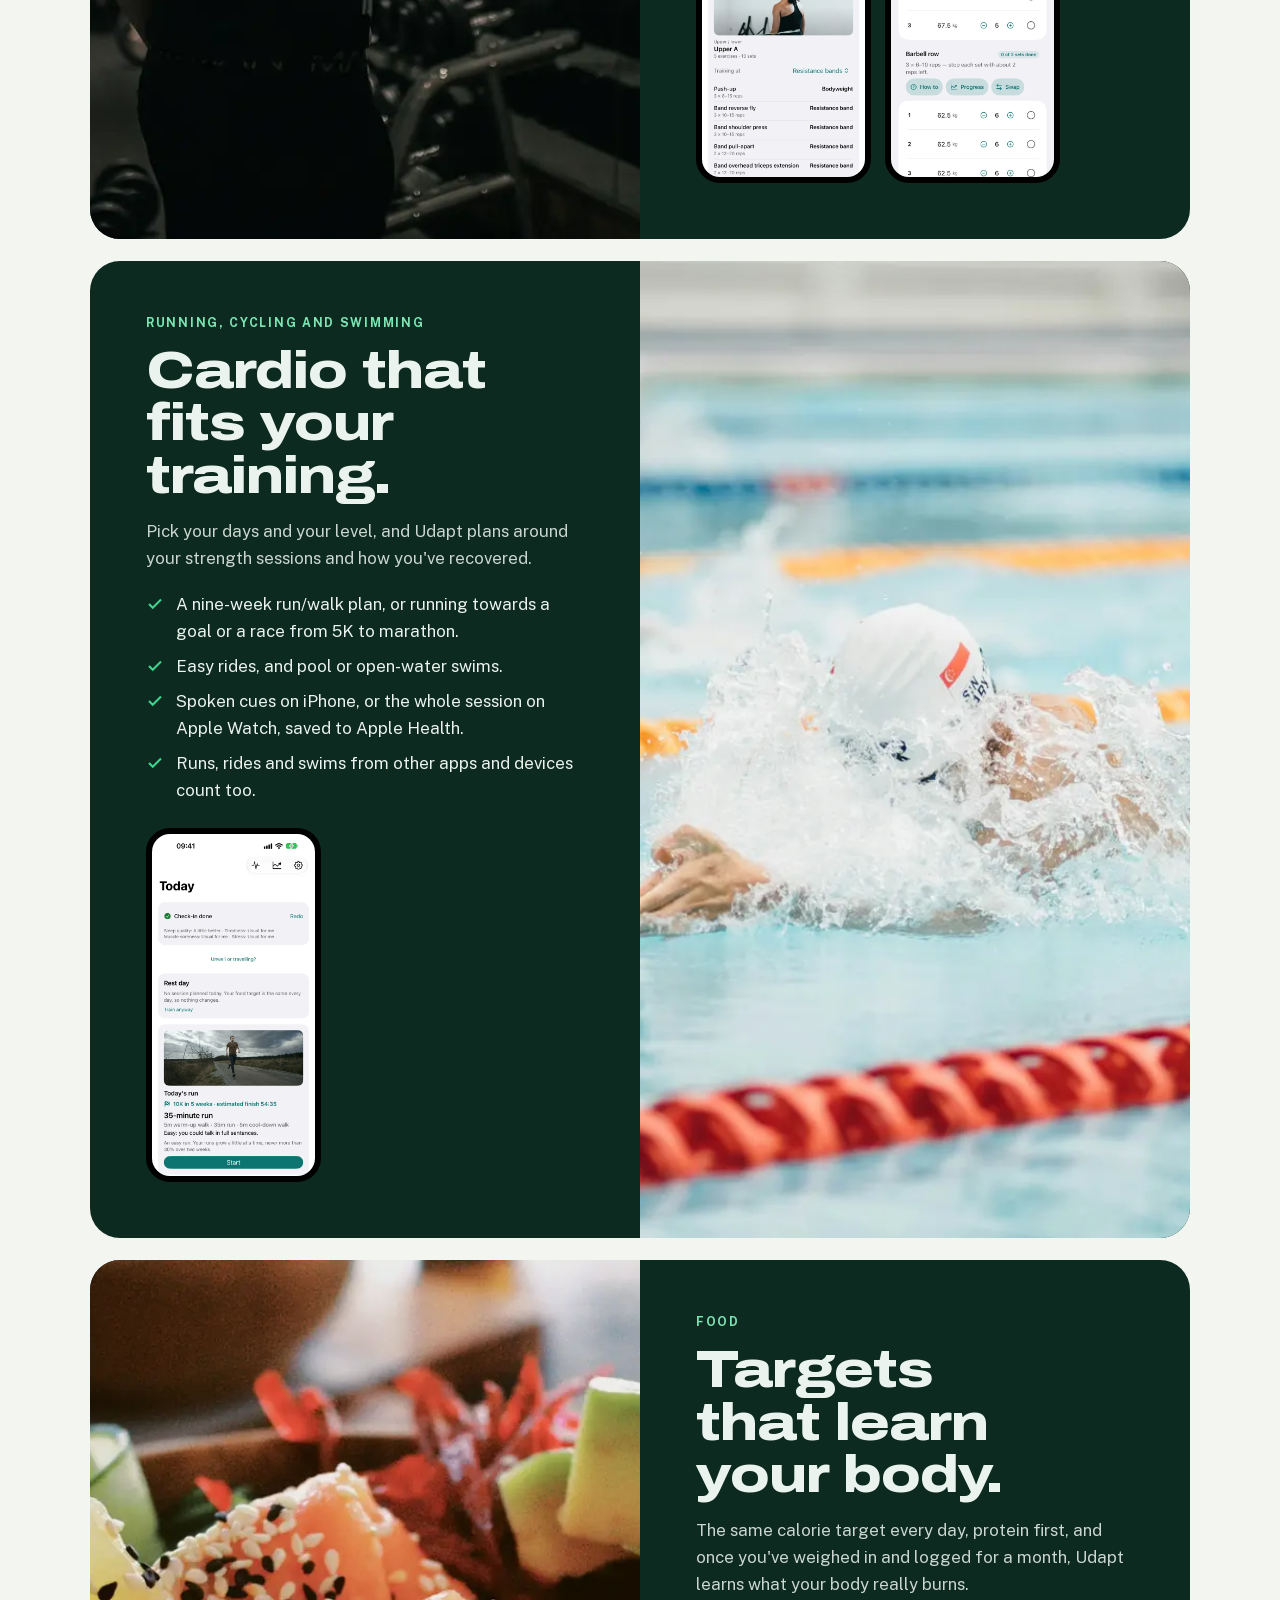
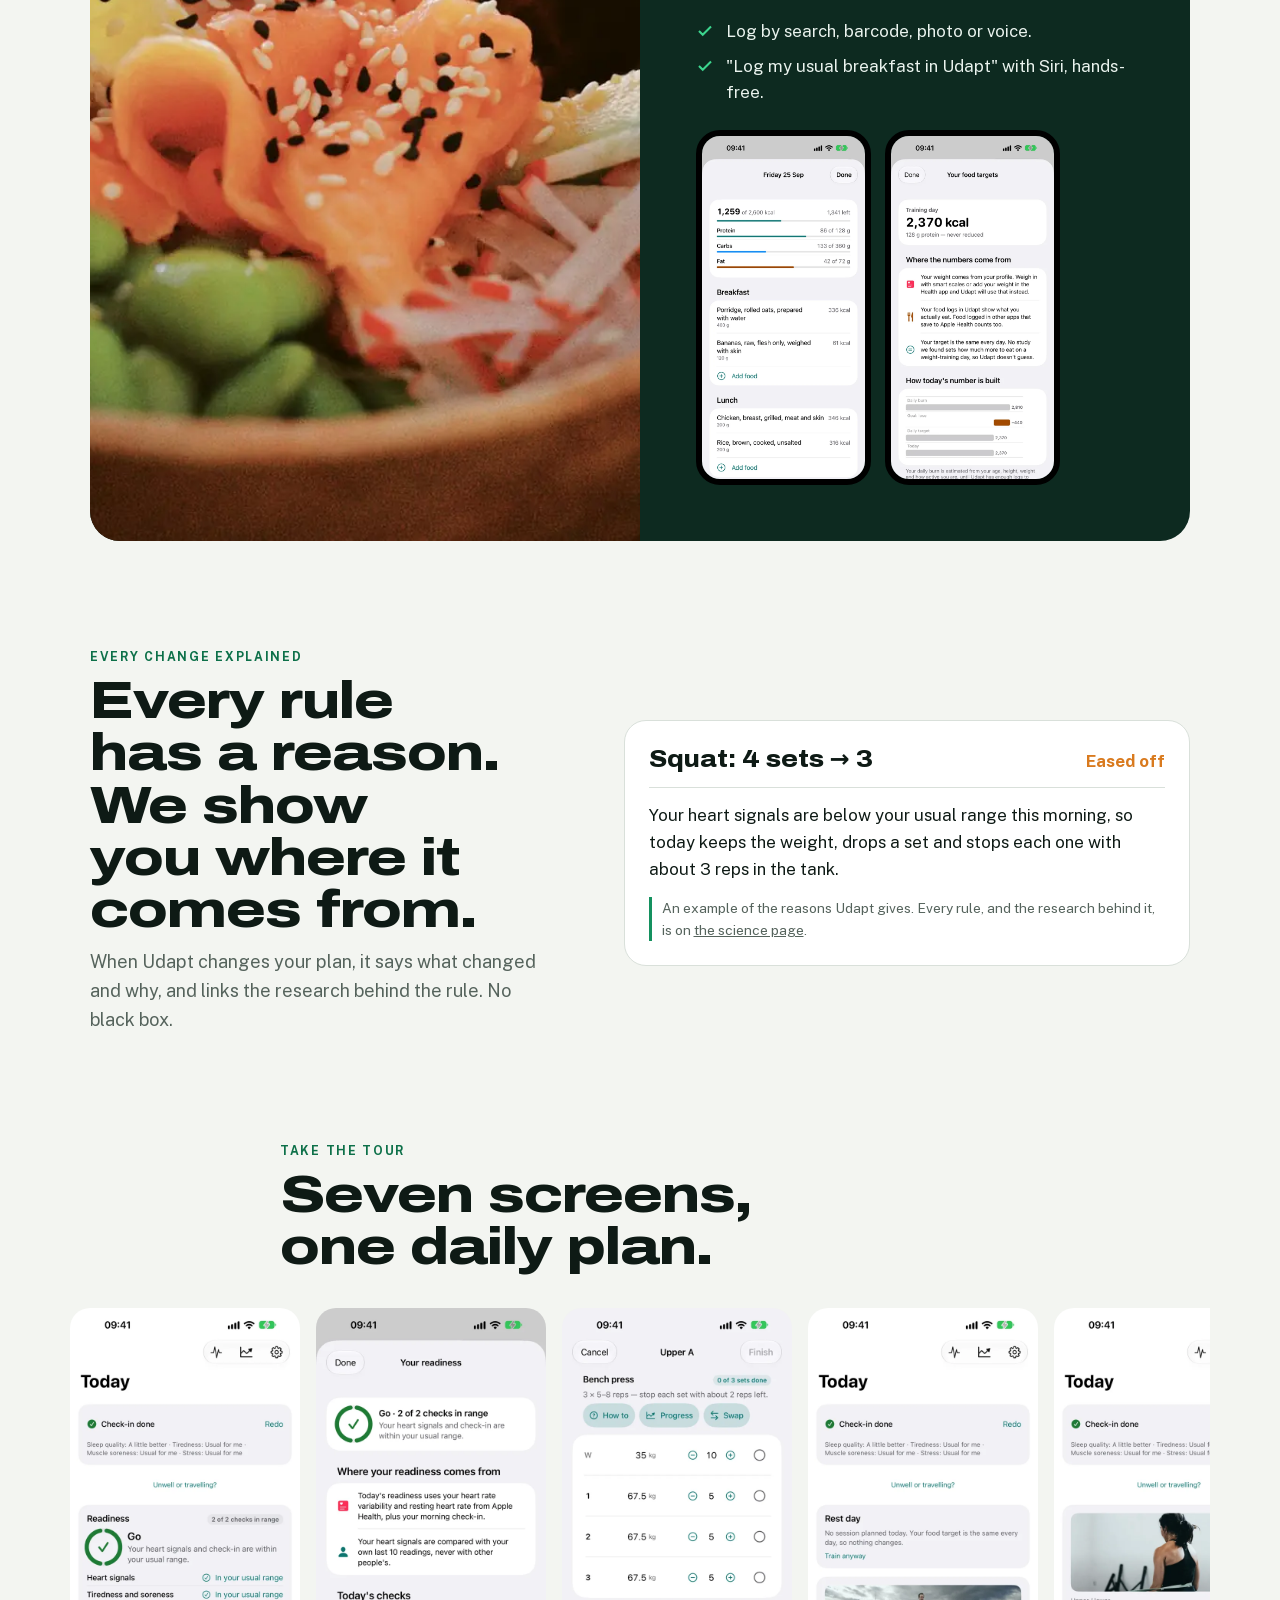
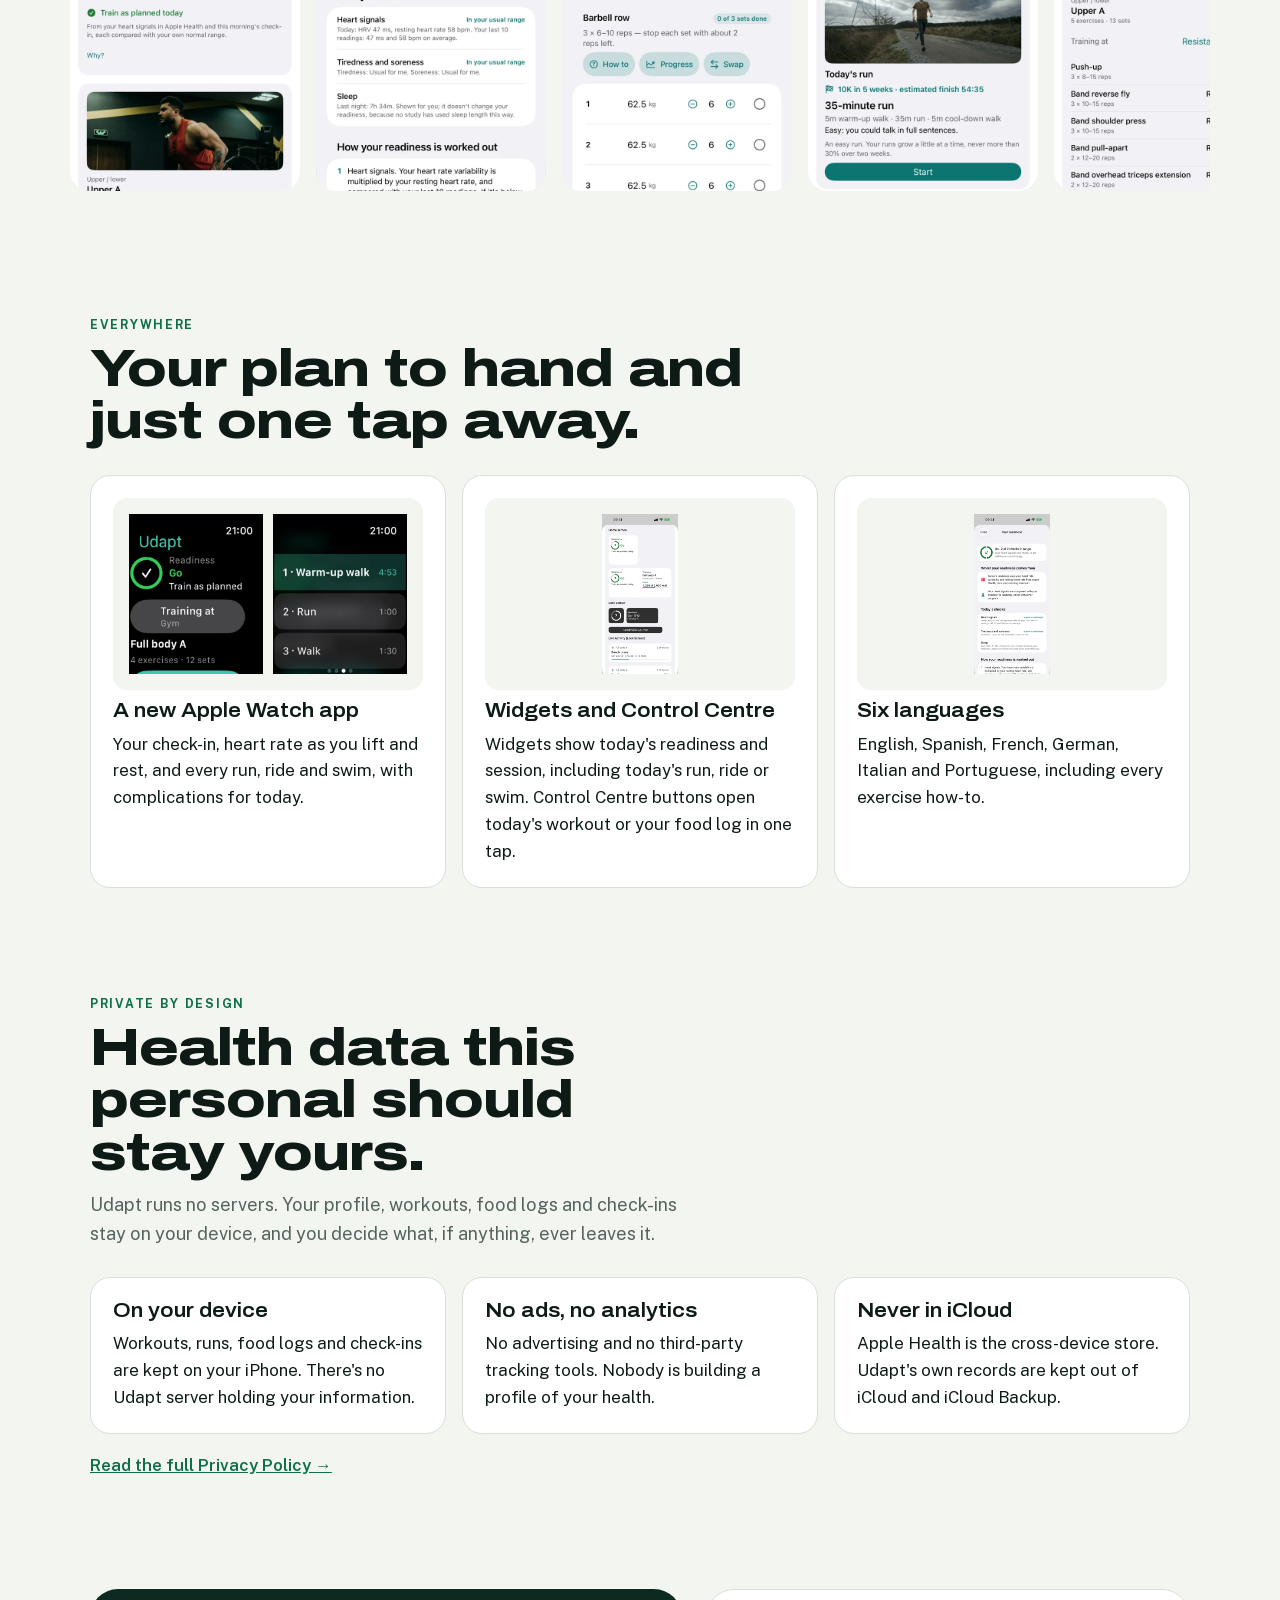
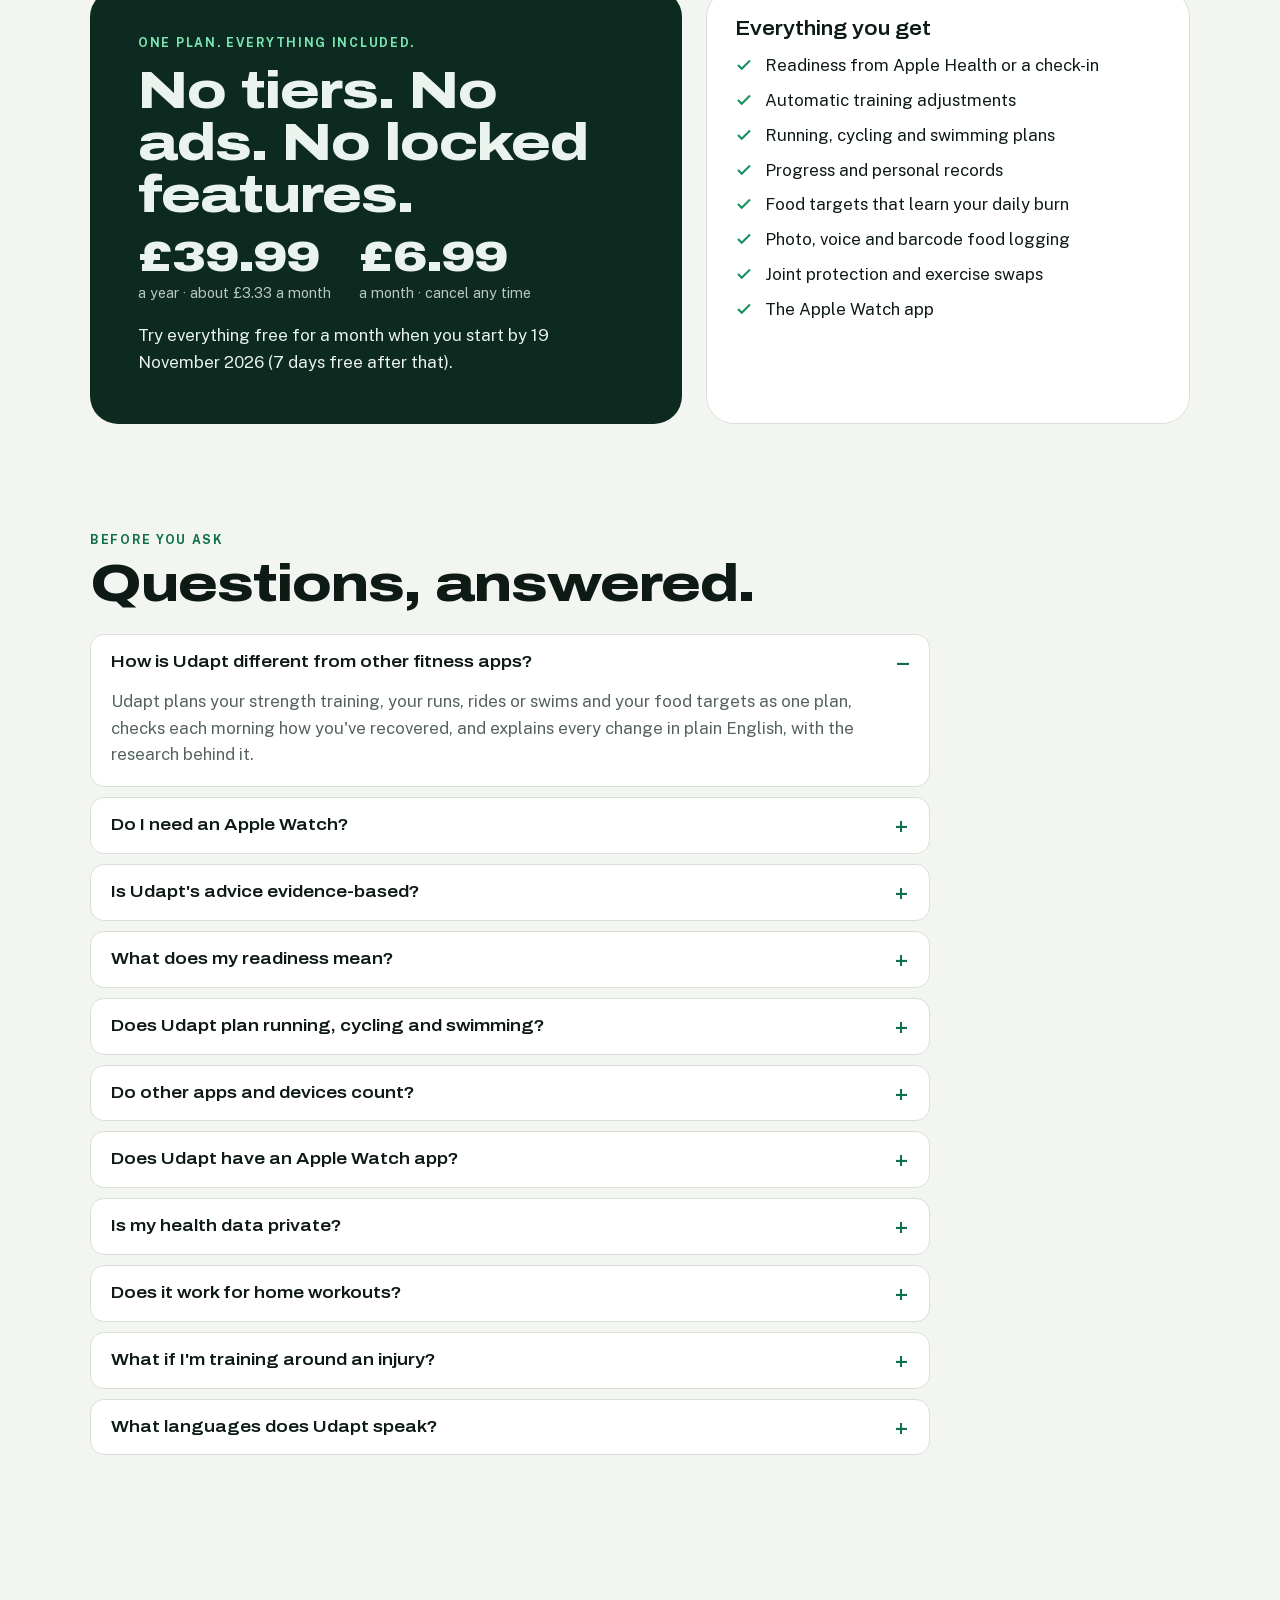
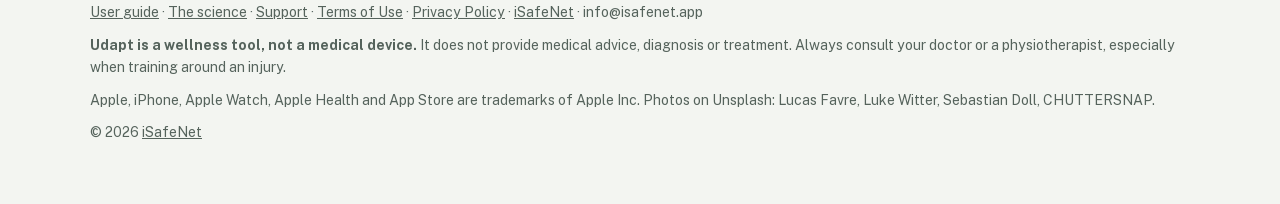
==== commit 54420792: "Udapt 1.5 site (launch branch, not for pushing until release): the 1.5 page (morning reading, Repeat" ====
--- a/index.html
+++ b/index.html
@@ -23,9 +23,9 @@
 <meta name="twitter:title" content="Udapt: Adaptive Training &amp; Food Plan for iPhone">
 <meta name="twitter:description" content="One adaptive Daily Plan that reads Apple Health each morning and adjusts today's training and food targets together, with a plain-English reason for every change.">
 <meta name="twitter:image" content="https://udapt.isafenet.app/images/og.jpg">
-<script type="application/ld+json">{"@context": "https://schema.org", "@type": "SoftwareApplication", "name": "Udapt", "description": "One plan for strength training, runs, rides, swims and food targets, checked each morning against how you've recovered, with every change explained in plain English.", "applicationCategory": "HealthApplication", "operatingSystem": "iOS, watchOS", "url": "https://udapt.isafenet.app/", "downloadUrl": "https://apps.apple.com/app/udapt-workout-food-planner/id6815828206", "image": "https://udapt.isafenet.app/images/app-icon.png", "publisher": {"@type": "Organization", "@id": "https://isafenet.app/#organization", "name": "iSafeNet", "url": "https://isafenet.app/"}, "offers": [{"@type": "Offer", "name": "Monthly", "price": "6.99", "priceCurrency": "GBP"}, {"@type": "Offer", "name": "Annual", "price": "39.99", "priceCurrency": "GBP"}], "softwareVersion": "1.4", "featureList": ["Daily readiness from Apple Health or a morning check-in", "Training that eases off or progresses with readiness", "Running, cycling and swimming plans for your level", "Race goals from 5K to marathon", "Train at the gym, at home, with bands, in a hotel gym or on the floor", "Beginner, Intermediate and Experienced levels", "Food targets that learn your daily burn", "GLP-1 mode", "Menopause mode", "Unwell days and travelling", "Progress and personal records", "Joint protection with exercise swaps", "My own plan from a health or rehab team", "Apple Watch app, complications and widgets"]}</script>
+<script type="application/ld+json">{"@context": "https://schema.org", "@type": "SoftwareApplication", "name": "Udapt", "description": "One plan for strength training, runs, rides, swims and food targets, checked each morning against how you've recovered, with every change explained in plain English.", "applicationCategory": "HealthApplication", "operatingSystem": "iOS, watchOS", "url": "https://udapt.isafenet.app/", "downloadUrl": "https://apps.apple.com/app/udapt-workout-food-planner/id6815828206", "image": "https://udapt.isafenet.app/images/app-icon.png", "publisher": {"@type": "Organization", "@id": "https://isafenet.app/#organization", "name": "iSafeNet", "url": "https://isafenet.app/"}, "offers": [{"@type": "Offer", "name": "Monthly", "price": "6.99", "priceCurrency": "GBP"}, {"@type": "Offer", "name": "Annual", "price": "39.99", "priceCurrency": "GBP"}], "softwareVersion": "1.5", "featureList": ["Daily readiness from Apple Health or a morning check-in", "An optional 1-minute morning reading for people who don't wear Apple Watch in bed", "Training that eases off or progresses with readiness", "Running, cycling and swimming plans for your level", "Race goals from 5K to marathon, with a race pace for race day up to the half marathon", "Train at the gym, at home, with bands, in a hotel gym or on the floor", "Beginner, Intermediate and Experienced levels", "Food targets that learn your daily burn", "GLP-1 mode", "Menopause mode", "Unwell days and travelling", "Progress and personal records", "Joint protection with exercise swaps", "My own plan from a health or rehab team", "Apple Watch app, complications and widgets"]}</script>
 <script type="application/ld+json">{"@context": "https://schema.org", "@type": "WebSite", "name": "Udapt", "url": "https://udapt.isafenet.app/", "inLanguage": "en-GB"}</script>
-<script type="application/ld+json">{"@context": "https://schema.org", "@type": "FAQPage", "mainEntity": [{"@type": "Question", "name": "How is Udapt different from other fitness apps?", "acceptedAnswer": {"@type": "Answer", "text": "Udapt plans your strength training, your runs, rides or swims and your food targets as one plan, checks each morning how you've recovered, and explains every change in plain English, with the research behind it."}}, {"@type": "Question", "name": "Do I need an Apple Watch?", "acceptedAnswer": {"@type": "Answer", "text": "No. A four-question morning check-in gives you a readiness on its own, and runs and rides work on iPhone. With an Apple Watch, Udapt also uses your heart signals overnight, records swims in the water, and gives you the Watch app."}}, {"@type": "Question", "name": "Is Udapt's advice evidence-based?", "acceptedAnswer": {"@type": "Answer", "text": "Yes. Every rule comes from published research or official guidance, and each is labelled by how directly it applies: Direct, Applied, or Udapt's choice where no study sets a number. The Why? buttons in the app and the Science page show the sources."}}, {"@type": "Question", "name": "What does my readiness mean?", "acceptedAnswer": {"@type": "Answer", "text": "Go, Ease off or Recover, from two checks: your heart signals compared with your own last 10 readings, and your morning check-in. Each check outside your usual range moves the day down a step. There's no score out of 10, because no study gives one."}}, {"@type": "Question", "name": "Does Udapt plan running, cycling and swimming?", "acceptedAnswer": {"@type": "Answer", "text": "Yes: a nine-week run/walk plan, running towards a goal or a race, easy rides, and pool or open-water swims, at your level and on the days you choose, fitted around your strength training."}}, {"@type": "Question", "name": "Do other apps and devices count?", "acceptedAnswer": {"@type": "Answer", "text": "Yes. Runs, rides and swims that other apps and devices save to Apple Health count in your plan, alongside Udapt's own."}}, {"@type": "Question", "name": "Does Udapt have an Apple Watch app?", "acceptedAnswer": {"@type": "Answer", "text": "Yes, included with your subscription: the morning check-in, your readiness and plan, set logging with heart rate and a rest timer, runs, rides and swims, and complications for readiness, today's session and protein."}}, {"@type": "Question", "name": "Is my health data private?", "acceptedAnswer": {"@type": "Answer", "text": "Udapt is built on-device. Your health data, profile, workouts and food logs stay on your iPhone (and your own Apple Watch, if you use the Watch app), with one disclosed exception: scanning a barcode sends only the barcode number to Open Food Facts, a nonprofit food database."}}, {"@type": "Question", "name": "Does it work for home workouts?", "acceptedAnswer": {"@type": "Answer", "text": "Yes. Tell Udapt what you have, from a pair of dumbbells to a multi-gym, or train with resistance bands, in a hotel gym or on the floor. You choose where for each session."}}, {"@type": "Question", "name": "What if I'm training around an injury?", "acceptedAnswer": {"@type": "Answer", "text": "Flag a joint you're being careful with in Settings, and Udapt swaps out exercises that load it for a like-for-like alternative where one exists. It's not medical advice: always check with a doctor or health professional about what's safe for you. If your health or rehab team has given you an exercise plan, add it in My own plan: Udapt logs it exactly as it's written and never changes it."}}, {"@type": "Question", "name": "What languages does Udapt speak?", "acceptedAnswer": {"@type": "Answer", "text": "English, Spanish, French, German, Italian and Portuguese (Portugal and Brazil), including every exercise how-to. It follows your iPhone's language. Food search still uses English food names for now."}}]}</script>
+<script type="application/ld+json">{"@context": "https://schema.org", "@type": "FAQPage", "mainEntity": [{"@type": "Question", "name": "How is Udapt different from other fitness apps?", "acceptedAnswer": {"@type": "Answer", "text": "Udapt plans your strength training, your runs, rides or swims and your food targets as one plan, checks each morning how you've recovered, and explains every change in plain English, with the research behind it."}}, {"@type": "Question", "name": "Do I need an Apple Watch?", "acceptedAnswer": {"@type": "Answer", "text": "No. A four-question morning check-in gives you a readiness on its own, and runs and rides work on iPhone. With an Apple Watch, Udapt also uses your heart signals overnight (or, if you don't wear it in bed, a 1-minute Breathe reading when you wake), records swims in the water, and gives you the Watch app."}}, {"@type": "Question", "name": "Is Udapt's advice evidence-based?", "acceptedAnswer": {"@type": "Answer", "text": "Yes. Every rule comes from published research or official guidance, and each is labelled by how directly it applies: Direct, Applied, or Udapt's choice where no study sets a number. The Why? buttons in the app and the Science page show the sources."}}, {"@type": "Question", "name": "What does my readiness mean?", "acceptedAnswer": {"@type": "Answer", "text": "Go, Ease off or Recover, from two checks: your heart signals compared with your own last 10 readings, and your morning check-in. Each check outside your usual range moves the day down a step. There's no score out of 10, because no study gives one."}}, {"@type": "Question", "name": "Does Udapt plan running, cycling and swimming?", "acceptedAnswer": {"@type": "Answer", "text": "Yes: a nine-week run/walk plan, running towards a goal or a race, easy rides, and pool or open-water swims, at your level and on the days you choose, fitted around your strength training."}}, {"@type": "Question", "name": "Do other apps and devices count?", "acceptedAnswer": {"@type": "Answer", "text": "Yes. Runs, rides and swims that other apps and devices save to Apple Health count in your plan, alongside Udapt's own."}}, {"@type": "Question", "name": "Does Udapt have an Apple Watch app?", "acceptedAnswer": {"@type": "Answer", "text": "Yes, included with your subscription: the morning check-in, your readiness and plan, set logging with heart rate and a rest timer, runs, rides and swims, and complications for readiness, today's session and protein."}}, {"@type": "Question", "name": "Is my health data private?", "acceptedAnswer": {"@type": "Answer", "text": "Udapt is built on-device. Your health data, profile, workouts and food logs stay on your iPhone (and your own Apple Watch, if you use the Watch app), with one disclosed exception: scanning a barcode sends only the barcode number to Open Food Facts, a nonprofit food database."}}, {"@type": "Question", "name": "Does it work for home workouts?", "acceptedAnswer": {"@type": "Answer", "text": "Yes. Tell Udapt what you have, from a pair of dumbbells to a multi-gym, or train with resistance bands, in a hotel gym or on the floor. You choose where for each session."}}, {"@type": "Question", "name": "What if I'm training around an injury?", "acceptedAnswer": {"@type": "Answer", "text": "Flag a joint you're being careful with in Settings, and Udapt swaps out exercises that load it for a like-for-like alternative where one exists. It's not medical advice: always check with a doctor or health professional about what's safe for you. If your health or rehab team has given you an exercise plan, add it in My own plan: Udapt logs it exactly as it's written and never changes it."}}, {"@type": "Question", "name": "What languages does Udapt speak?", "acceptedAnswer": {"@type": "Answer", "text": "English, Spanish, French, German, Italian and Portuguese (Portugal and Brazil), including every exercise how-to. It follows your iPhone's language. Food search still uses English food names for now."}}]}</script>
 <meta name="apple-itunes-app" content="app-id=6815828206">
 <link rel="preload" href="fonts/archivo-normal-latin.woff2" as="font" type="font/woff2" crossorigin>
 <style>
@@ -220,12 +220,12 @@
 </head>
 <body>
 
-<p style="margin:0;padding:10px 16px;text-align:center;background:#0f1720;color:#fff;font-weight:600;font-size:.92rem"><a href="udapt-1-4.html" style="color:#fff">New: Udapt 1.4 is out. Your first 5K, start to finish &rarr;</a></p>
+<p style="margin:0;padding:10px 16px;text-align:center;background:#0f1720;color:#fff;font-weight:600;font-size:.92rem"><a href="udapt-1-5.html" style="color:#fff">New: Udapt 1.5 is out. A morning reading, Repeat a week and race pace &rarr;</a></p>
 <div class="masthead">
 <div class="top">
   <div class="wrap">
     <a class="brand" href="#top"><img src="images/icon-192.png" alt="">Udapt</a>
-    <nav aria-label="Main"><a href="#new">New in 1.4</a><a href="#how">How it works</a><a href="science.html">The science</a><a href="guide.html">User guide</a><a href="#privacy">Privacy</a><a href="#pricing">Pricing</a><a href="#faq">FAQ</a><a href="support.html">Support</a></nav>
+    <nav aria-label="Main"><a href="#new">New in 1.5</a><a href="#how">How it works</a><a href="science.html">The science</a><a href="guide.html">User guide</a><a href="#privacy">Privacy</a><a href="#pricing">Pricing</a><a href="#faq">FAQ</a><a href="support.html">Support</a></nav>
   </div>
 </div>
 
@@ -260,17 +260,17 @@
 <section id="new" class="new12">
   <div class="wrap">
     <div class="head">
-      <p class="label">New in Udapt 1.4</p>
-      <h2>Your first 5K, start to finish.</h2>
-      <p class="lede">Run/walk that talks you through each run and marks the day you finish, the whole user guide inside the app, and a reason every time readiness changes a session. It's a free update for everyone.</p>
+      <p class="label">New in Udapt 1.5</p>
+      <h2>A morning reading, and a pace for race day.</h2>
+      <p class="lede">A 1-minute reading when you wake if you don't wear your Apple Watch in bed, run/walk weeks you can repeat, a race pace for race day, and widgets for today's run, ride or swim. It's a free update for everyone.</p>
     </div>
     <div class="steps">
-      <div class="step"><h3>A spoken brief</h3><p>At the start of each run/walk, Udapt tells you today's runs and the pace.</p></div>
-      <div class="step"><h3>Nine weeks, one screen</h3><p>"How run/walk works" explains the whole plan, from your first run to 30 minutes.</p></div>
-      <div class="step"><h3>The finish</h3><p>Complete run/walk and Udapt marks it: share a picture, then keep going with easy 30-minute runs.</p></div>
-      <div class="step"><h3>Help, and the reason why</h3><p>The whole user guide is inside the app, and when readiness changes a session, the card says why.</p></div>
-    </div>
-    <p class="more"><a href="udapt-1-4.html">See everything new in 1.4 &rarr;</a> · <a href="udapt-1-3.html">New in 1.3</a></p>
+      <div class="step"><h3>A morning reading</h3><p>No Watch in bed? Turn it on, and a 1-minute Breathe session when you wake can stand in for the overnight reading.</p></div>
+      <div class="step"><h3>Repeat a week</h3><p>Start this run/walk week or an earlier one again, whenever you like. After a break, the plan carries on where you left off.</p></div>
+      <div class="step"><h3>Race pace</h3><p>Race goals from 5K to half marathon get a pace for race day, from a race you ran in the past year. Training runs stay easy.</p></div>
+      <div class="step"><h3>Widgets and privacy</h3><p>Widgets show today's run, ride or swim. Siri asks you to unlock first, and Delete all my data clears your Watch too.</p></div>
+    </div>
+    <p class="more"><a href="udapt-1-5.html">See everything new in 1.5 &rarr;</a> · <a href="udapt-1-4.html">New in 1.4</a></p>
   </div>
 </section>
 
@@ -282,7 +282,7 @@
       <p class="lede">Your strength sessions, your runs, rides or swims and your food targets, planned together and checked against how you've recovered.</p>
     </div>
     <div class="steps">
-      <div class="step"><span class="time">06:40</span><h3>You wake up</h3><p>Udapt reads last night's heart rate variability and resting heart rate from Apple Health, and you answer a four-question check-in.</p></div>
+      <div class="step"><span class="time">06:40</span><h3>You wake up</h3><p>Udapt reads last night's heart rate variability and resting heart rate from Apple Health (or a 1-minute Breathe reading when you wake), and you answer a four-question check-in.</p></div>
       <div class="step"><span class="time">06:41</span><h3>Readiness, checked</h3><p>Each check is compared with your own normal, not a stranger's: Go, Ease off or Recover, and how many checks are in range.</p></div>
       <div class="step"><span class="time">06:41</span><h3>Training adjusts</h3><p>Push on, hold steady or ease off: the sets, effort and weight change with it, and a run or ride repeats rather than stepping up.</p></div>
       <div class="step"><span class="time">06:41</span><h3>Food stays steady</h3><p>The same target every day, with protein first. After a month of logging, Udapt learns your real daily burn.</p></div>
@@ -370,7 +370,7 @@
     <div class="head" style="margin-bottom:28px"><p class="label">Everywhere</p><h2>Your plan to hand and just one tap away.</h2></div>
     <div class="extras">
       <div class="extra"><div class="pics"><img src="images/watch-v13-today.webp" alt="Apple Watch: readiness and today's workout" loading="lazy"><img src="images/watch-v13-intervals.webp" alt="Apple Watch: a run's intervals" loading="lazy"></div><h3>A new Apple Watch app</h3><p>Your check-in, heart rate as you lift and rest, and every run, ride and swim, with complications for today.</p></div>
-      <div class="extra"><div class="pics"><img src="images/flat-widgets.webp" alt="Widgets" loading="lazy"></div><h3>Widgets and Control Centre</h3><p>Control Centre buttons open today's workout or your food log in one tap.</p></div>
+      <div class="extra"><div class="pics"><img src="images/flat-widgets.webp" alt="Widgets" loading="lazy"></div><h3>Widgets and Control Centre</h3><p>Widgets show today's readiness and session, including today's run, ride or swim. Control Centre buttons open today's workout or your food log in one tap.</p></div>
       <div class="extra"><div class="pics"><img src="images/flat13-readiness.webp" alt="Readiness detail" loading="lazy"></div><h3>Six languages</h3><p>English, Spanish, French, German, Italian and Portuguese, including every exercise how-to.</p></div>
     </div>
   </div>
@@ -421,7 +421,7 @@
     <div class="head" style="margin-bottom:24px"><p class="label">Before you ask</p><h2>Questions, answered.</h2></div>
     <div class="faq">
       <details open><summary>How is Udapt different from other fitness apps?</summary><p>Udapt plans your strength training, your runs, rides or swims and your food targets as one plan, checks each morning how you&#x27;ve recovered, and explains every change in plain English, with the research behind it.</p></details>
-      <details><summary>Do I need an Apple Watch?</summary><p>No. A four-question morning check-in gives you a readiness on its own, and runs and rides work on iPhone. With an Apple Watch, Udapt also uses your heart signals overnight, records swims in the water, and gives you the Watch app.</p></details>
+      <details><summary>Do I need an Apple Watch?</summary><p>No. A four-question morning check-in gives you a readiness on its own, and runs and rides work on iPhone. With an Apple Watch, Udapt also uses your heart signals overnight (or, if you don&#x27;t wear it in bed, a 1-minute Breathe reading when you wake), records swims in the water, and gives you the Watch app.</p></details>
       <details><summary>Is Udapt&#x27;s advice evidence-based?</summary><p>Yes. Every rule comes from published research or official guidance, and each is labelled by how directly it applies: Direct, Applied, or Udapt&#x27;s choice where no study sets a number. The Why? buttons in the app and the Science page show the sources.</p></details>
       <details><summary>What does my readiness mean?</summary><p>Go, Ease off or Recover, from two checks: your heart signals compared with your own last 10 readings, and your morning check-in. Each check outside your usual range moves the day down a step. There&#x27;s no score out of 10, because no study gives one.</p></details>
       <details><summary>Does Udapt plan running, cycling and swimming?</summary><p>Yes: a nine-week run/walk plan, running towards a goal or a race, easy rides, and pool or open-water swims, at your level and on the days you choose, fitted around your strength training.</p></details>
